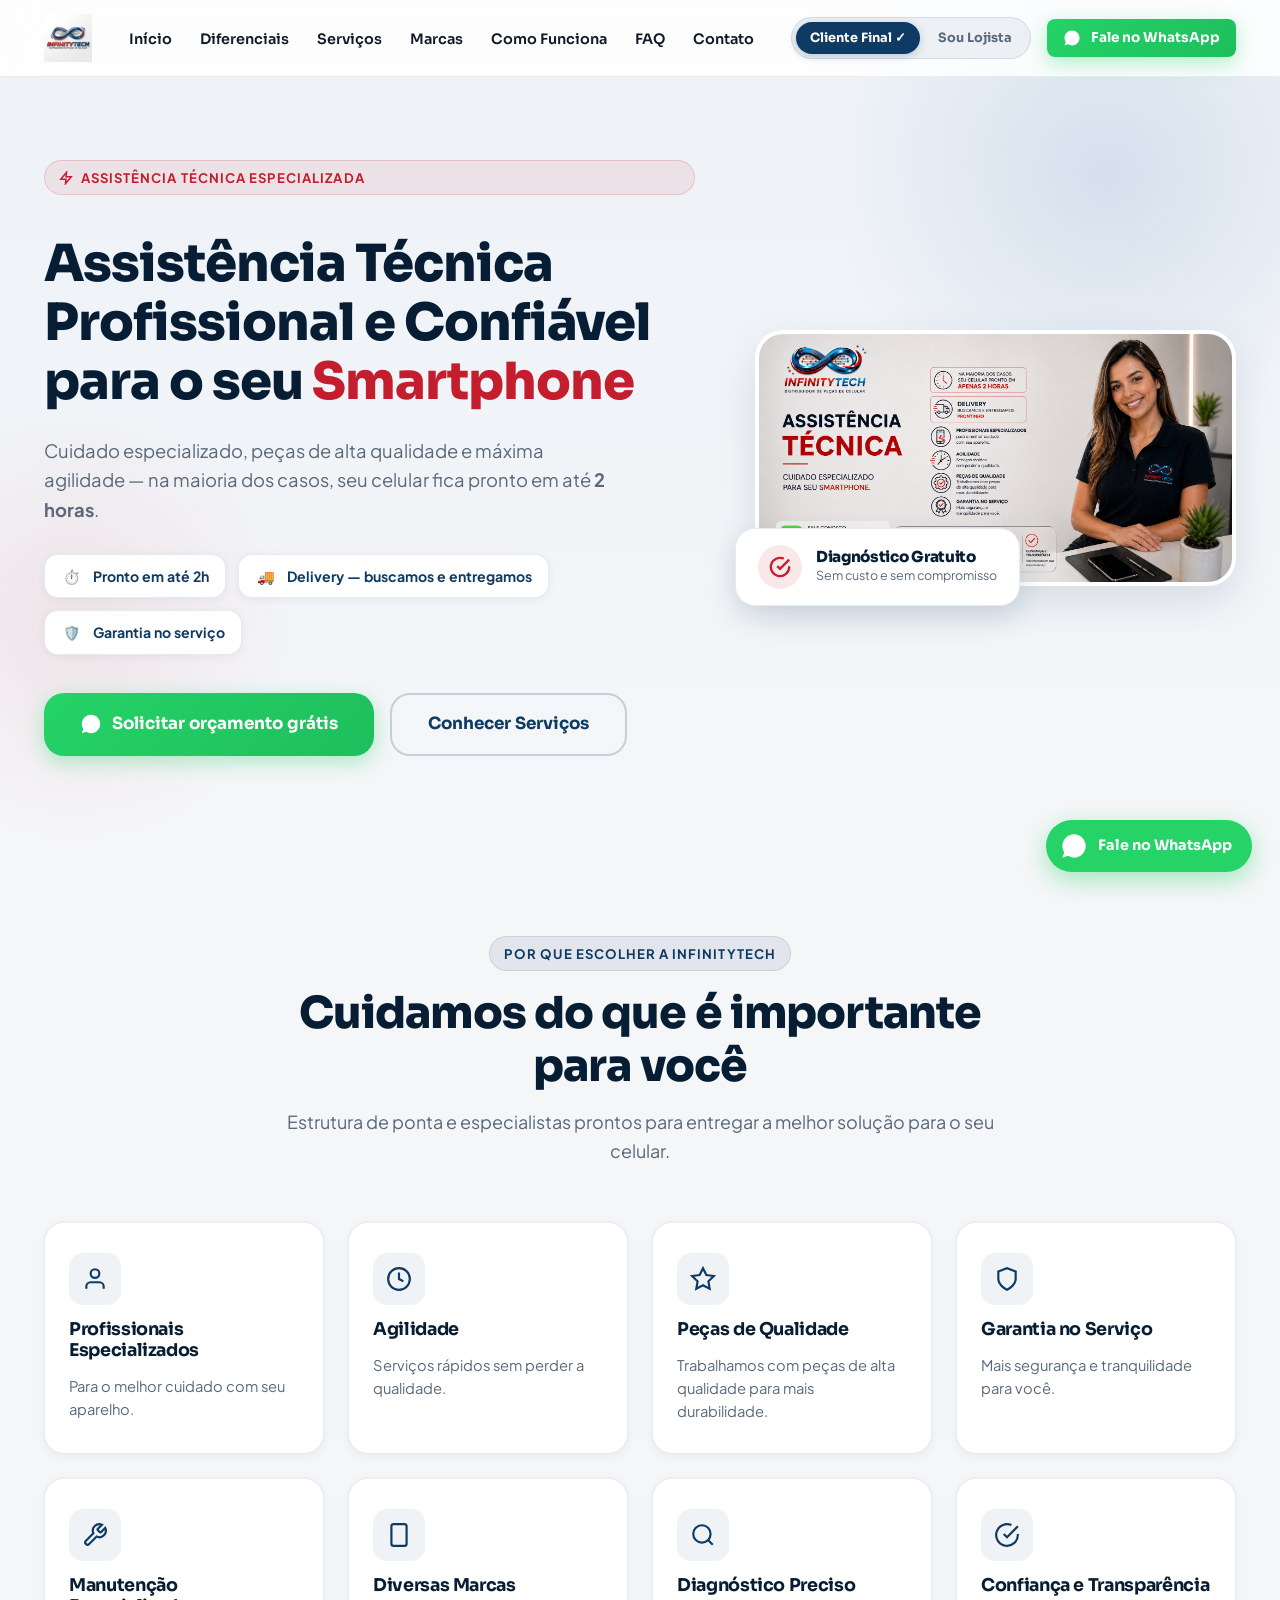
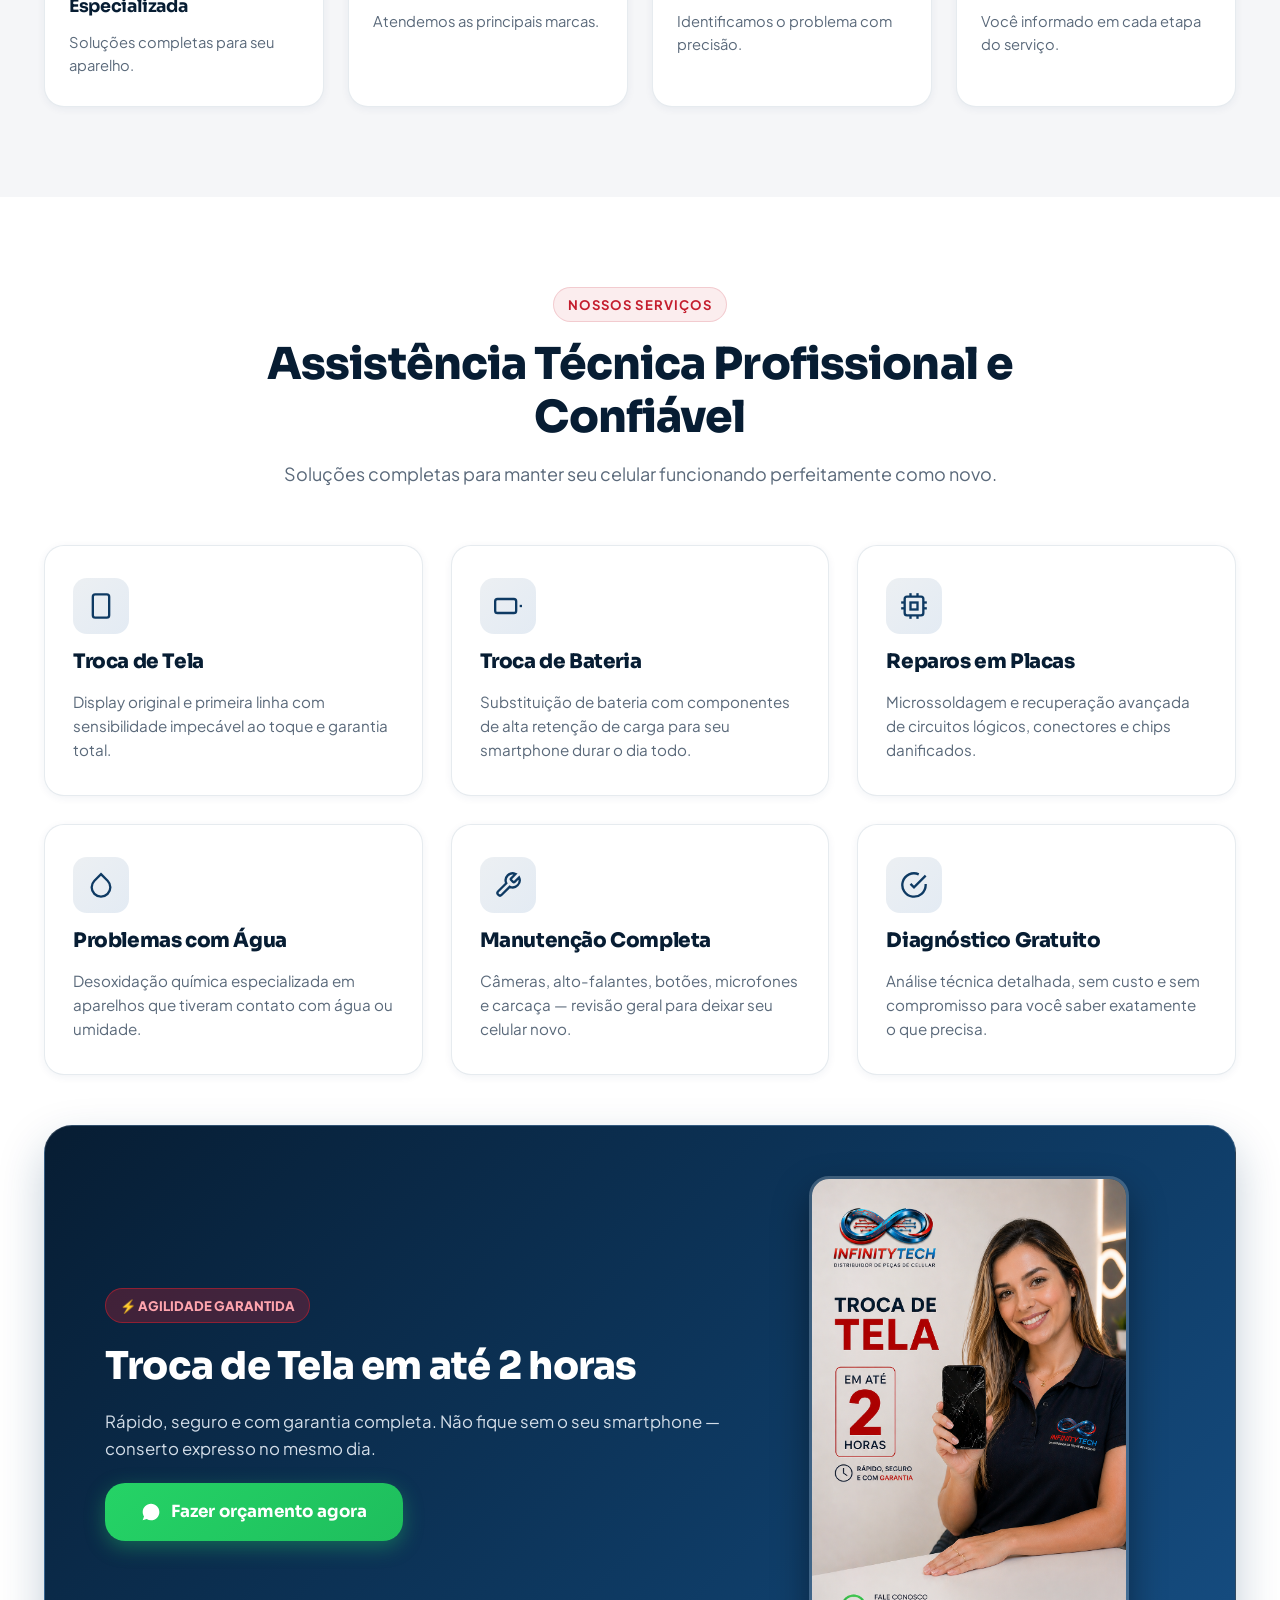
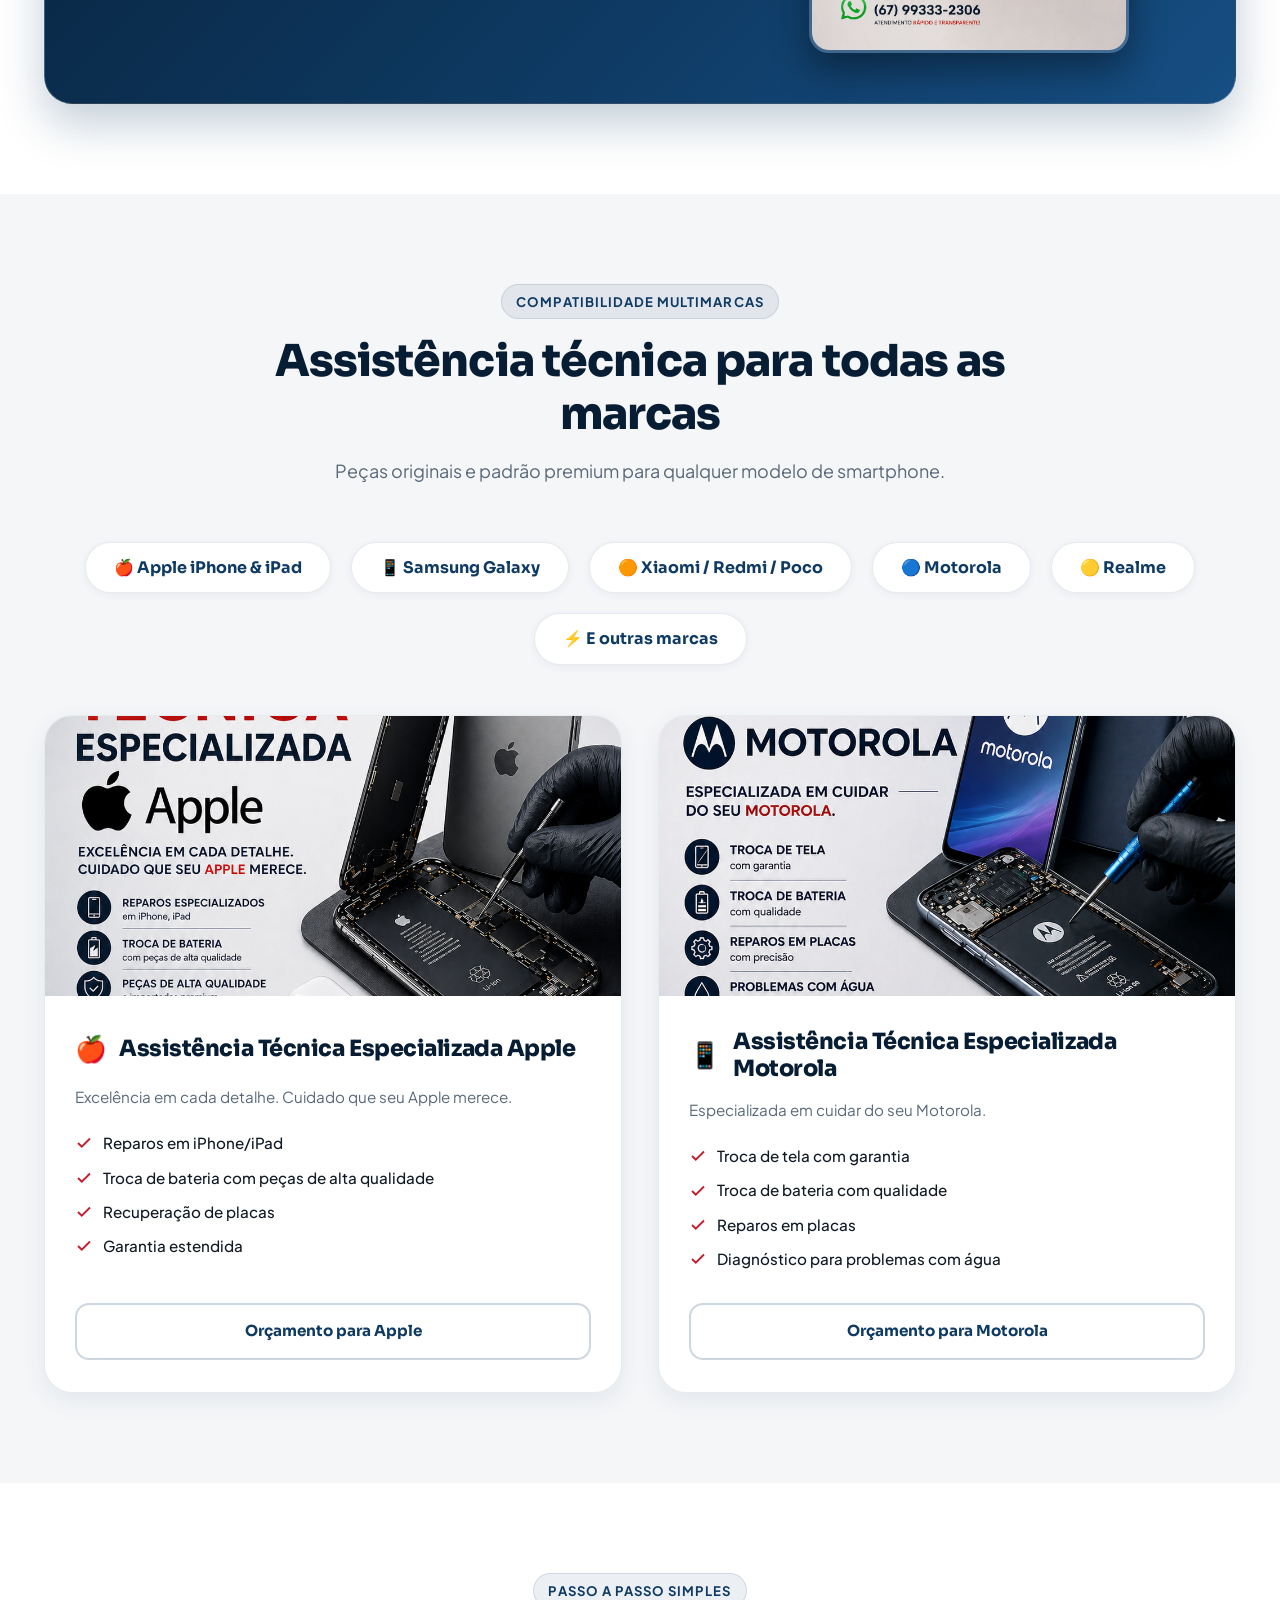
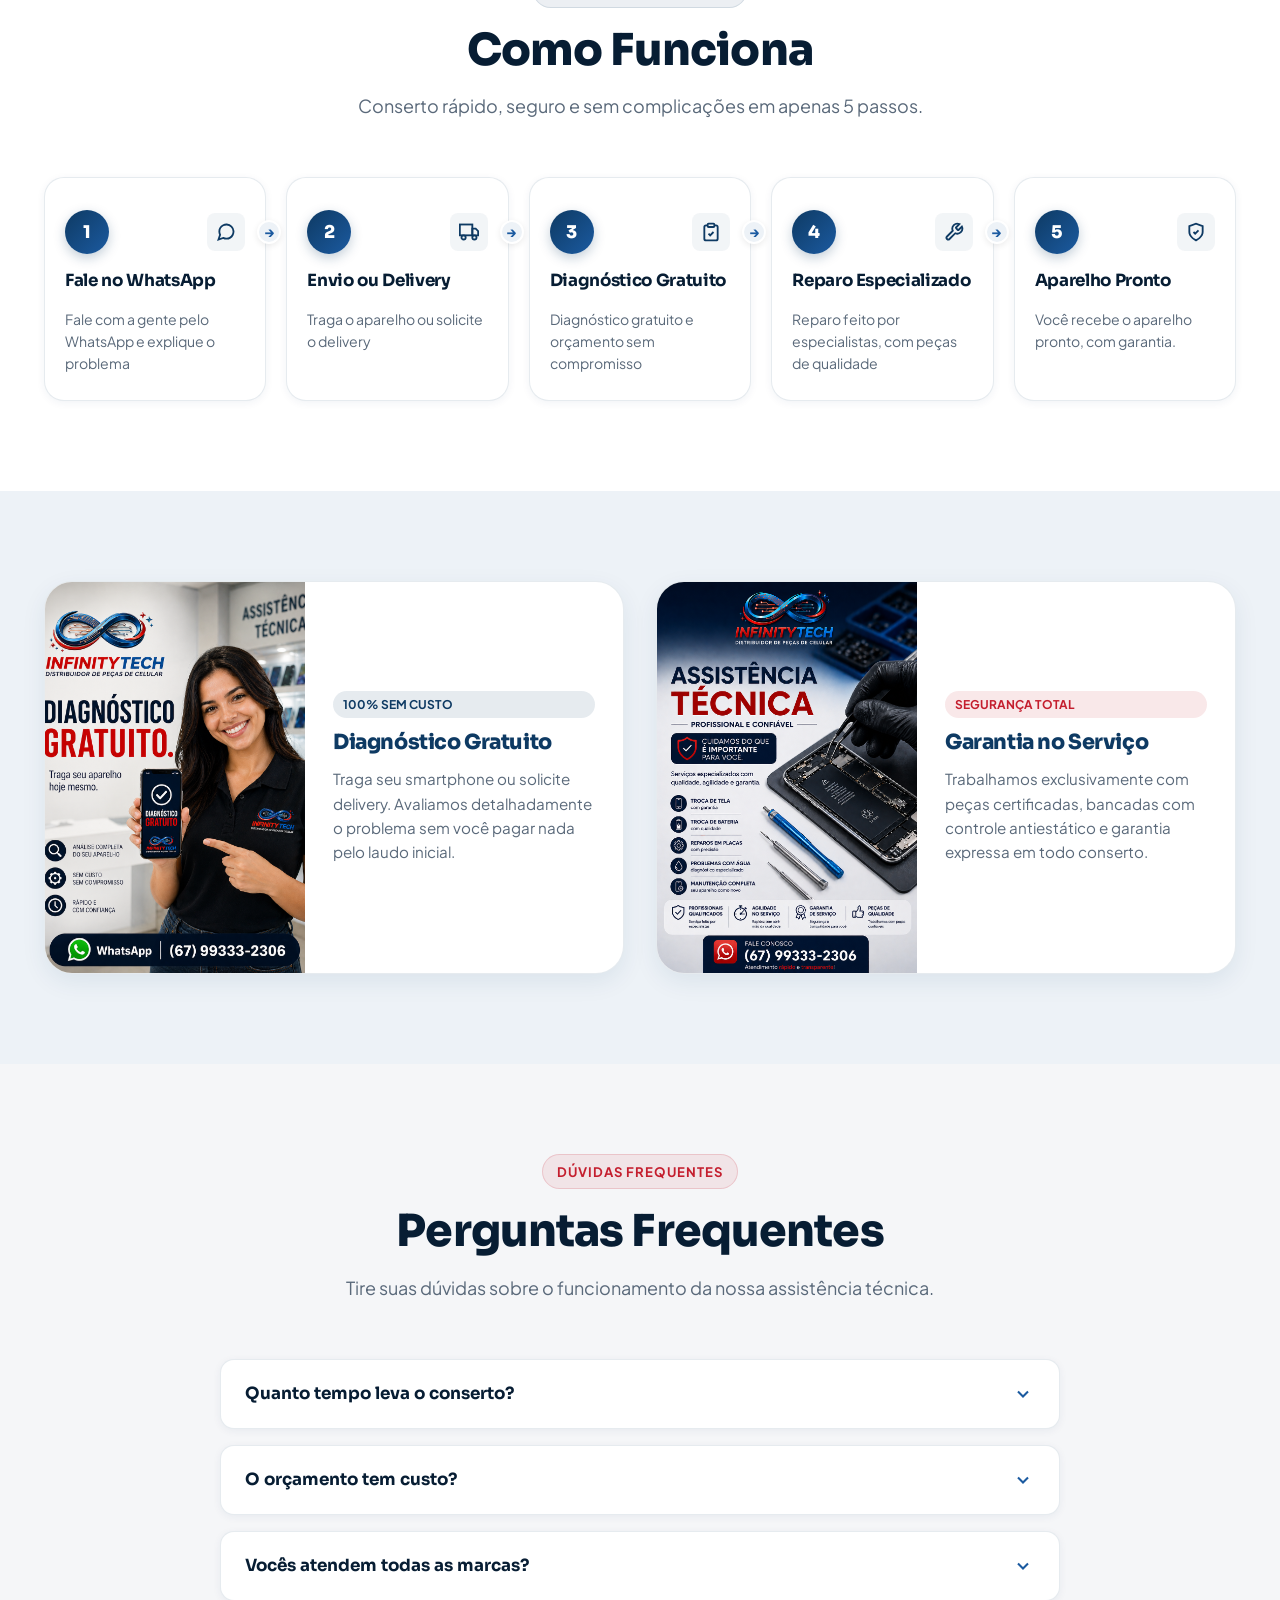
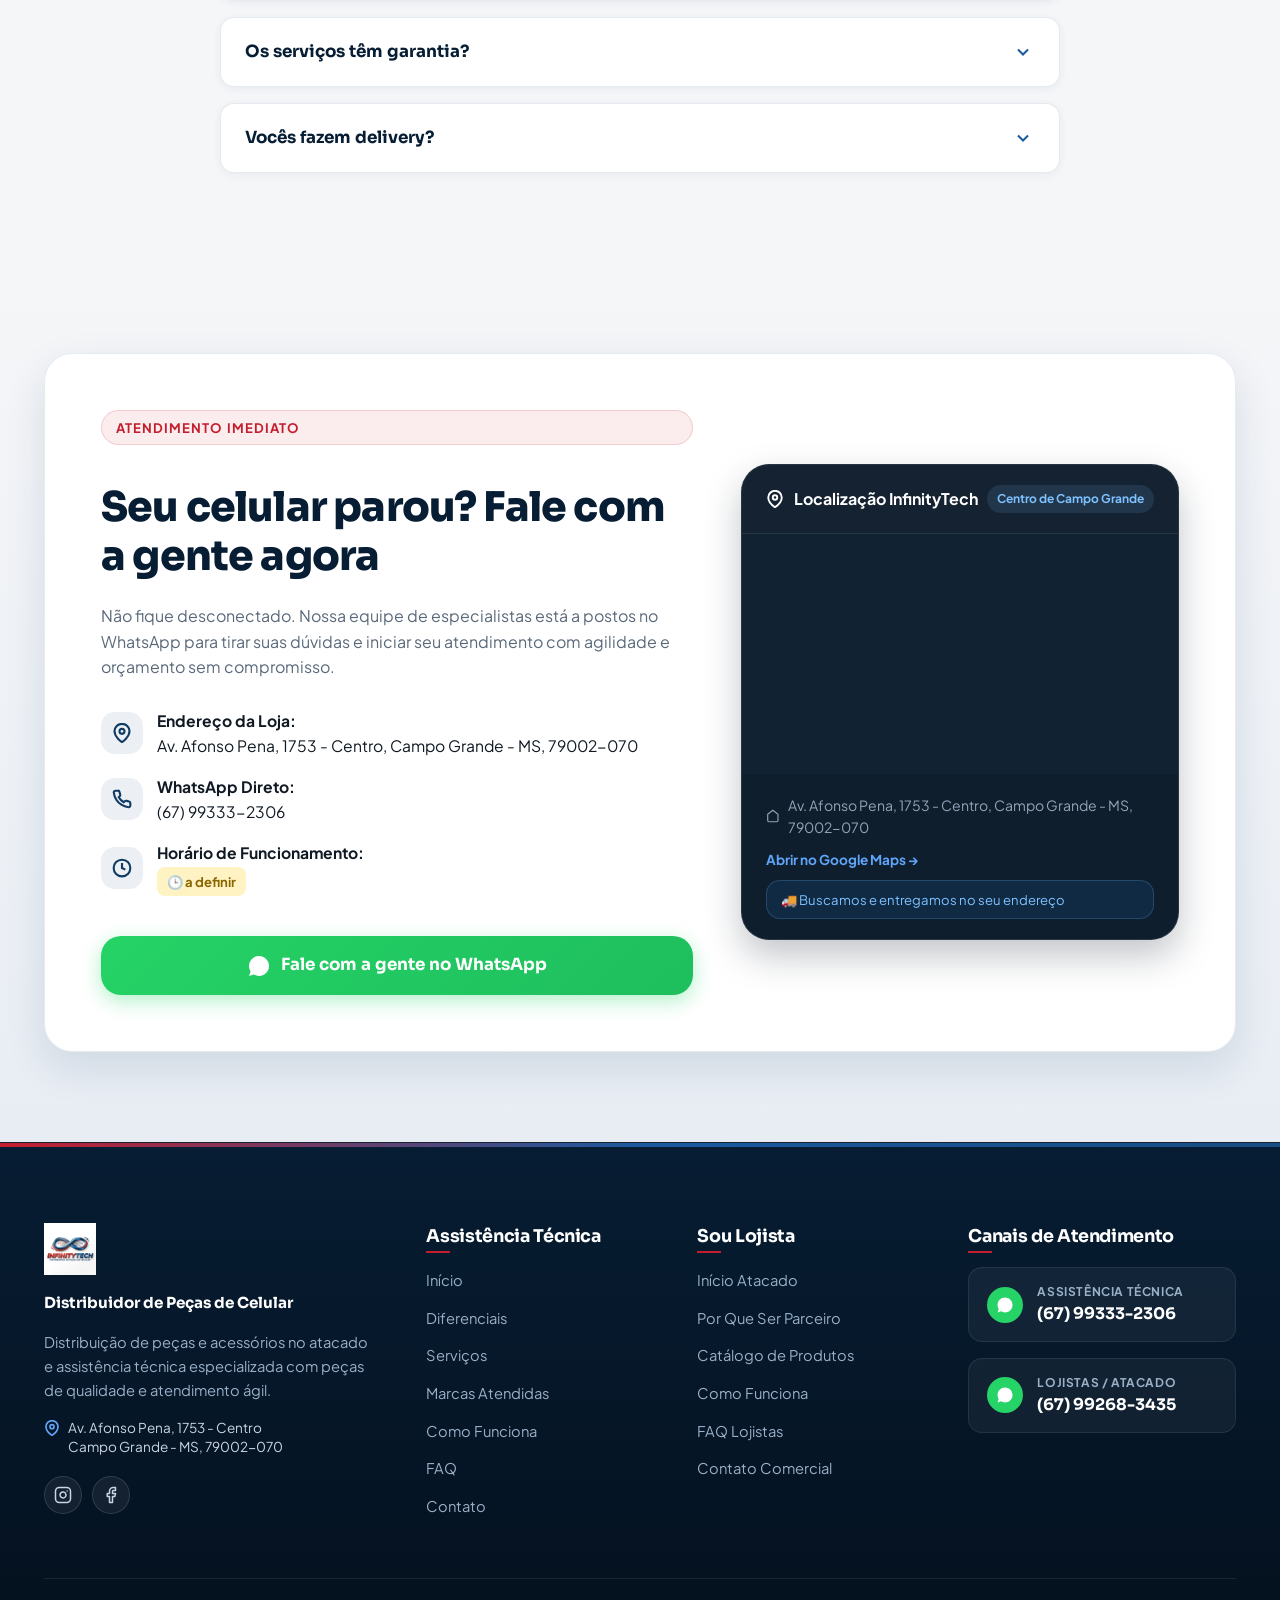
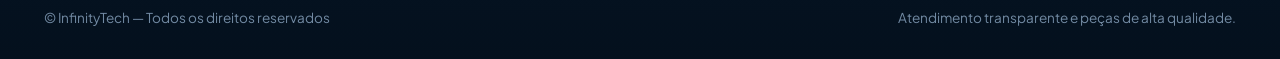
==== assistencia-tecnica/index.html @ bbffae5e "feat: landing pages InfinityTech - Assistencia Tecnica e Lojistas completas com design system e SEO" ====
<!DOCTYPE html>
<html lang="pt-BR">
<head>
  <meta charset="UTF-8" />
  <meta name="viewport" content="width=device-width, initial-scale=1.0" />
  <title>InfinityTech | Assistência Técnica para Celular</title>
  <meta name="description" content="Assistência técnica especializada para smartphones (Apple, Samsung, Xiaomi, Motorola, Realme) com diagnóstico gratuito, garantia e delivery. Também distribuímos peças e acessórios para lojistas." />
  
  <!-- Open Graph / SEO -->
  <meta property="og:type" content="website" />
  <meta property="og:title" content="InfinityTech | Assistência Técnica para Celular" />
  <meta property="og:description" content="Assistência técnica especializada para smartphones (Apple, Samsung, Xiaomi, Motorola, Realme) com diagnóstico gratuito, garantia e delivery. Também distribuímos peças e acessórios para lojistas." />
  <meta property="og:image" content="../img/A810D08A-1D13-46C1-A891-690AFF1C4EDA.PNG" />
  
  <!-- Favicon -->
  <link rel="icon" type="image/png" href="../img/A810D08A-1D13-46C1-A891-690AFF1C4EDA.PNG" />
  
  <!-- Google Fonts -->
  <link rel="preconnect" href="https://fonts.googleapis.com" />
  <link rel="preconnect" href="https://fonts.gstatic.com" crossorigin />
  <link href="https://fonts.googleapis.com/css2?family=Plus+Jakarta+Sans:wght@400;500;600;700;800&family=Sora:wght@400;600;700;800&display=swap" rel="stylesheet" />
  
  <!-- CSS -->
  <link rel="stylesheet" href="../css/main.css" />
  <link rel="stylesheet" href="../css/assistencia.css" />
</head>
<body>

  <!-- ==========================================================================
       HEADER FIXO COM SELETOR DE TRILHA E CTA
       ========================================================================== -->
  <header class="header">
    <div class="container header-container">
      <a href="../index.html" class="logo-link" title="Voltar ao início">
        <img src="../img/A810D08A-1D13-46C1-A891-690AFF1C4EDA.PNG" alt="InfinityTech Logo" class="logo-img" />
      </a>

      <!-- Menu Principal -->
      <nav>
        <ul class="nav-menu">
          <li><a href="#hero" class="nav-link">Início</a></li>
          <li><a href="#diferenciais" class="nav-link">Diferenciais</a></li>
          <li><a href="#servicos" class="nav-link">Serviços</a></li>
          <li><a href="#marcas" class="nav-link">Marcas</a></li>
          <li><a href="#como-funciona" class="nav-link">Como Funciona</a></li>
          <li><a href="#faq" class="nav-link">FAQ</a></li>
          <li><a href="#contato" class="nav-link">Contato</a></li>
        </ul>
      </nav>

      <!-- Ações do Header -->
      <div class="header-actions">
        <!-- Seletor de Trilha -->
        <div class="track-selector">
          <span class="track-btn active">Cliente Final ✓</span>
          <a href="../lojistas/index.html" class="track-btn" title="Ir para área de Lojistas">Sou Lojista</a>
        </div>

        <!-- Botão CTA WhatsApp -->
        <a href="https://wa.me/5567993332306?text=Ol%C3%A1%2C+gostaria+de+solicitar+um+or%C3%A7amento+para+o+meu+smartphone." target="_blank" rel="noopener noreferrer" class="btn btn-whatsapp btn-sm">
          <svg width="18" height="18" viewBox="0 0 24 24" fill="currentColor"><path d="M17.472 14.382c-.301-.15-1.78-.878-2.056-.978-.276-.1-.476-.15-.676.15-.2.3-.776.978-.952 1.178-.176.2-.352.226-.653.075-1.39-.696-2.584-1.89-3.28-3.28-.15-.301-.026-.477.075-.653.1-.176.3-.352.45-.552.15-.2.2-.351.3-.576.1-.226.05-.426-.025-.576-.075-.15-.676-1.63-.927-2.23-.244-.585-.494-.506-.676-.515-.175-.01-.376-.01-.576-.01-.2 0-.526.075-.802.376-.276.3-1.053 1.028-1.053 2.508s1.078 2.908 1.228 3.109c.15.2 2.12 3.238 5.137 4.542.717.31 1.277.497 1.713.636.72.228 1.375.196 1.894.118.578-.088 1.78-.727 2.03-1.43.25-.702.25-1.303.175-1.43-.075-.127-.275-.202-.576-.352zM12.04 2C6.52 2 2.04 6.48 2.04 12c0 1.98.58 3.82 1.58 5.38L2 22l4.78-1.56A9.957 9.957 0 0 0 12.04 22c5.52 0 10-4.48 10-10s-4.48-10-10-10z"/></svg>
          <span>Fale no WhatsApp</span>
        </a>

        <!-- Botão Menu Mobile -->
        <button class="mobile-toggle" aria-label="Abrir Menu de Navegação">
          <svg viewBox="0 0 24 24" fill="none" stroke="currentColor" stroke-width="2.5"><line x1="3" y1="12" x2="21" y2="12"></line><line x1="3" y1="6" x2="21" y2="6"></line><line x1="3" y1="18" x2="21" y2="18"></line></svg>
        </button>
      </div>
    </div>
  </header>

  <!-- Menu Mobile Drawer -->
  <div class="mobile-nav">
    <div class="track-selector" style="margin-bottom: 12px; width: 100%; justify-content: center;">
      <span class="track-btn active">Cliente Final ✓</span>
      <a href="../lojistas/index.html" class="track-btn">Sou Lojista</a>
    </div>
    <ul class="mobile-nav-links">
      <li><a href="#hero">Início</a></li>
      <li><a href="#diferenciais">Diferenciais</a></li>
      <li><a href="#servicos">Serviços</a></li>
      <li><a href="#marcas">Marcas</a></li>
      <li><a href="#como-funciona">Como Funciona</a></li>
      <li><a href="#faq">FAQ</a></li>
      <li><a href="#contato">Contato</a></li>
    </ul>
    <a href="https://wa.me/5567993332306?text=Ol%C3%A1%2C+gostaria+de+solicitar+um+or%C3%A7amento+para+o+meu+smartphone." target="_blank" rel="noopener noreferrer" class="btn btn-whatsapp btn-sm" style="width: 100%; margin-top: 10px;">
      WhatsApp (67) 99333-2306
    </a>
  </div>

  <!-- ==========================================================================
       HERO SECTION
       ========================================================================== -->
  <section id="hero" class="hero-b2c">
    <div class="container">
      <div class="hero-b2c-grid">
        
        <!-- Conteúdo do Hero -->
        <div class="hero-b2c-content reveal">
          <span class="section-tag tag-accent">
            <svg width="14" height="14" viewBox="0 0 24 24" fill="none" stroke="currentColor" stroke-width="2.5"><polygon points="13 2 3 14 12 14 11 22 21 10 12 10 13 2"></polygon></svg>
            Assistência Técnica Especializada
          </span>

          <h1 class="hero-title">
            Assistência Técnica Profissional e Confiável para o seu <span class="highlight">Smartphone</span>
          </h1>

          <p class="hero-subtitle">
            Cuidado especializado, peças de alta qualidade e máxima agilidade — na maioria dos casos, seu celular fica pronto em até <strong>2 horas</strong>.
          </p>

          <!-- 3 Badges em Linha -->
          <div class="hero-badges-row">
            <div class="hero-badge-item">
              <span class="hero-badge-icon">⏱️</span>
              <span>Pronto em até 2h</span>
            </div>
            <div class="hero-badge-item">
              <span class="hero-badge-icon">🚚</span>
              <span>Delivery — buscamos e entregamos</span>
            </div>
            <div class="hero-badge-item">
              <span class="hero-badge-icon">🛡️</span>
              <span>Garantia no serviço</span>
            </div>
          </div>

          <!-- CTA Primário -->
          <div style="display: flex; gap: 16px; flex-wrap: wrap; margin-top: 8px;">
            <a href="https://wa.me/5567993332306" target="_blank" rel="noopener noreferrer" class="btn btn-whatsapp btn-lg">
              <svg width="22" height="22" viewBox="0 0 24 24" fill="currentColor"><path d="M17.472 14.382c-.301-.15-1.78-.878-2.056-.978-.276-.1-.476-.15-.676.15-.2.3-.776.978-.952 1.178-.176.2-.352.226-.653.075-1.39-.696-2.584-1.89-3.28-3.28-.15-.301-.026-.477.075-.653.1-.176.3-.352.45-.552.15-.2.2-.351.3-.576.1-.226.05-.426-.025-.576-.075-.15-.676-1.63-.927-2.23-.244-.585-.494-.506-.676-.515-.175-.01-.376-.01-.576-.01-.2 0-.526.075-.802.376-.276.3-1.053 1.028-1.053 2.508s1.078 2.908 1.228 3.109c.15.2 2.12 3.238 5.137 4.542.717.31 1.277.497 1.713.636.72.228 1.375.196 1.894.118.578-.088 1.78-.727 2.03-1.43.25-.702.25-1.303.175-1.43-.075-.127-.275-.202-.576-.352zM12.04 2C6.52 2 2.04 6.48 2.04 12c0 1.98.58 3.82 1.58 5.38L2 22l4.78-1.56A9.957 9.957 0 0 0 12.04 22c5.52 0 10-4.48 10-10s-4.48-10-10-10z"/></svg>
              <span>Solicitar orçamento grátis</span>
            </a>
            <a href="#servicos" class="btn btn-outline btn-lg">
              Conhecer Serviços
            </a>
          </div>
        </div>

        <!-- Mídia do Hero (Foto Oficial) -->
        <div class="hero-b2c-media reveal reveal-delay-1">
          <div class="hero-image-card">
            <img src="../img/1584E782-EF9F-4393-B773-A3A333E2E89A.PNG" alt="Atendimento InfinityTech Assistência Técnica Especializada" />
          </div>

          <!-- Card Flutuante -->
          <div class="hero-floating-card">
            <div class="hero-floating-icon">
              <svg width="22" height="22" viewBox="0 0 24 24" fill="none" stroke="currentColor" stroke-width="2.5"><path d="M22 11.08V12a10 10 0 1 1-5.93-9.14"></path><polyline points="22 4 12 14.01 9 11.01"></polyline></svg>
            </div>
            <div class="hero-floating-text">
              <h4>Diagnóstico Gratuito</h4>
              <p>Sem custo e sem compromisso</p>
            </div>
          </div>
        </div>

      </div>
    </div>
  </section>

  <!-- ==========================================================================
       DIFERENCIAIS (8 ITENS)
       ========================================================================== -->
  <section id="diferenciais" class="section">
    <div class="container">
      <div class="section-title-wrap reveal">
        <span class="section-tag">Por Que Escolher a InfinityTech</span>
        <h2 class="section-title">Cuidamos do que é importante para você</h2>
        <p class="section-subtitle">Estrutura de ponta e especialistas prontos para entregar a melhor solução para o seu celular.</p>
      </div>

      <div class="differentials-grid">
        <!-- 1 -->
        <div class="diff-card reveal">
          <div class="diff-icon-wrap">
            <svg width="26" height="26" viewBox="0 0 24 24" fill="none" stroke="currentColor" stroke-width="2"><path d="M20 21v-2a4 4 0 0 0-4-4H8a4 4 0 0 0-4 4v2"></path><circle cx="12" cy="7" r="4"></circle></svg>
          </div>
          <h3 class="diff-title">Profissionais Especializados</h3>
          <p class="diff-text">Para o melhor cuidado com seu aparelho.</p>
        </div>

        <!-- 2 -->
        <div class="diff-card reveal reveal-delay-1">
          <div class="diff-icon-wrap">
            <svg width="26" height="26" viewBox="0 0 24 24" fill="none" stroke="currentColor" stroke-width="2"><circle cx="12" cy="12" r="10"></circle><polyline points="12 6 12 12 16 14"></polyline></svg>
          </div>
          <h3 class="diff-title">Agilidade</h3>
          <p class="diff-text">Serviços rápidos sem perder a qualidade.</p>
        </div>

        <!-- 3 -->
        <div class="diff-card reveal reveal-delay-2">
          <div class="diff-icon-wrap">
            <svg width="26" height="26" viewBox="0 0 24 24" fill="none" stroke="currentColor" stroke-width="2"><polygon points="12 2 15.09 8.26 22 9.27 17 14.14 18.18 21.02 12 17.77 5.82 21.02 7 14.14 2 9.27 8.91 8.26 12 2"></polygon></svg>
          </div>
          <h3 class="diff-title">Peças de Qualidade</h3>
          <p class="diff-text">Trabalhamos com peças de alta qualidade para mais durabilidade.</p>
        </div>

        <!-- 4 -->
        <div class="diff-card reveal reveal-delay-3">
          <div class="diff-icon-wrap">
            <svg width="26" height="26" viewBox="0 0 24 24" fill="none" stroke="currentColor" stroke-width="2"><path d="M12 22s8-4 8-10V5l-8-3-8 3v7c0 6 8 10 8 10z"></path></svg>
          </div>
          <h3 class="diff-title">Garantia no Serviço</h3>
          <p class="diff-text">Mais segurança e tranquilidade para você.</p>
        </div>

        <!-- 5 -->
        <div class="diff-card reveal">
          <div class="diff-icon-wrap">
            <svg width="26" height="26" viewBox="0 0 24 24" fill="none" stroke="currentColor" stroke-width="2"><path d="M14.7 6.3a1 1 0 0 0 0 1.4l1.6 1.6a1 1 0 0 0 1.4 0l3.77-3.77a6 6 0 0 1-7.94 7.94l-6.91 6.91a2.12 2.12 0 0 1-3-3l6.91-6.91a6 6 0 0 1 7.94-7.94l-3.76 3.76z"/></svg>
          </div>
          <h3 class="diff-title">Manutenção Especializada</h3>
          <p class="diff-text">Soluções completas para seu aparelho.</p>
        </div>

        <!-- 6 -->
        <div class="diff-card reveal reveal-delay-1">
          <div class="diff-icon-wrap">
            <svg width="26" height="26" viewBox="0 0 24 24" fill="none" stroke="currentColor" stroke-width="2"><rect x="5" y="2" width="14" height="20" rx="2" ry="2"></rect><line x1="12" y1="18" x2="12.01" y2="18"></line></svg>
          </div>
          <h3 class="diff-title">Diversas Marcas</h3>
          <p class="diff-text">Atendemos as principais marcas.</p>
        </div>

        <!-- 7 -->
        <div class="diff-card reveal reveal-delay-2">
          <div class="diff-icon-wrap">
            <svg width="26" height="26" viewBox="0 0 24 24" fill="none" stroke="currentColor" stroke-width="2"><circle cx="11" cy="11" r="8"></circle><line x1="21" y1="21" x2="16.65" y2="16.65"></line></svg>
          </div>
          <h3 class="diff-title">Diagnóstico Preciso</h3>
          <p class="diff-text">Identificamos o problema com precisão.</p>
        </div>

        <!-- 8 -->
        <div class="diff-card reveal reveal-delay-3">
          <div class="diff-icon-wrap">
            <svg width="26" height="26" viewBox="0 0 24 24" fill="none" stroke="currentColor" stroke-width="2"><path d="M22 11.08V12a10 10 0 1 1-5.93-9.14"></path><polyline points="22 4 12 14.01 9 11.01"></polyline></svg>
          </div>
          <h3 class="diff-title">Confiança e Transparência</h3>
          <p class="diff-text">Você informado em cada etapa do serviço.</p>
        </div>
      </div>
    </div>
  </section>

  <!-- ==========================================================================
       SERVIÇOS DE ASSISTÊNCIA + BANNER DESTAQUE
       ========================================================================== -->
  <section id="servicos" class="section" style="background: #FFFFFF;">
    <div class="container">
      <div class="section-title-wrap reveal">
        <span class="section-tag tag-accent">Nossos Serviços</span>
        <h2 class="section-title">Assistência Técnica Profissional e Confiável</h2>
        <p class="section-subtitle">Soluções completas para manter seu celular funcionando perfeitamente como novo.</p>
      </div>

      <!-- Grid de 6 Serviços -->
      <div class="services-grid">
        <!-- 1 -->
        <div class="service-card reveal">
          <div class="service-icon-box">
            <svg width="28" height="28" viewBox="0 0 24 24" fill="none" stroke="currentColor" stroke-width="2"><rect x="5" y="2" width="14" height="20" rx="2" ry="2"></rect><line x1="12" y1="18" x2="12.01" y2="18"></line></svg>
          </div>
          <h3 class="service-name">Troca de Tela</h3>
          <p class="service-desc">Display original e primeira linha com sensibilidade impecável ao toque e garantia total.</p>
        </div>

        <!-- 2 -->
        <div class="service-card reveal reveal-delay-1">
          <div class="service-icon-box">
            <svg width="28" height="28" viewBox="0 0 24 24" fill="none" stroke="currentColor" stroke-width="2"><rect x="1" y="6" width="18" height="12" rx="2"></rect><line x1="23" y1="13" x2="23" y2="11"></line></svg>
          </div>
          <h3 class="service-name">Troca de Bateria</h3>
          <p class="service-desc">Substituição de bateria com componentes de alta retenção de carga para seu smartphone durar o dia todo.</p>
        </div>

        <!-- 3 -->
        <div class="service-card reveal reveal-delay-2">
          <div class="service-icon-box">
            <svg width="28" height="28" viewBox="0 0 24 24" fill="none" stroke="currentColor" stroke-width="2"><rect x="4" y="4" width="16" height="16" rx="2"></rect><rect x="9" y="9" width="6" height="6"></rect><line x1="9" y1="1" x2="9" y2="4"></line><line x1="15" y1="1" x2="15" y2="4"></line><line x1="9" y1="20" x2="9" y2="23"></line><line x1="15" y1="20" x2="15" y2="23"></line><line x1="20" y1="9" x2="23" y2="9"></line><line x1="20" y1="14" x2="23" y2="14"></line><line x1="1" y1="9" x2="4" y2="9"></line><line x1="1" y1="14" x2="4" y2="14"></line></svg>
          </div>
          <h3 class="service-name">Reparos em Placas</h3>
          <p class="service-desc">Microssoldagem e recuperação avançada de circuitos lógicos, conectores e chips danificados.</p>
        </div>

        <!-- 4 -->
        <div class="service-card reveal">
          <div class="service-icon-box">
            <svg width="28" height="28" viewBox="0 0 24 24" fill="none" stroke="currentColor" stroke-width="2"><path d="M12 2.69l5.66 5.66a8 8 0 1 1-11.31 0z"></path></svg>
          </div>
          <h3 class="service-name">Problemas com Água</h3>
          <p class="service-desc">Desoxidação química especializada em aparelhos que tiveram contato com água ou umidade.</p>
        </div>

        <!-- 5 -->
        <div class="service-card reveal reveal-delay-1">
          <div class="service-icon-box">
            <svg width="28" height="28" viewBox="0 0 24 24" fill="none" stroke="currentColor" stroke-width="2"><path d="M14.7 6.3a1 1 0 0 0 0 1.4l1.6 1.6a1 1 0 0 0 1.4 0l3.77-3.77a6 6 0 0 1-7.94 7.94l-6.91 6.91a2.12 2.12 0 0 1-3-3l6.91-6.91a6 6 0 0 1 7.94-7.94l-3.76 3.76z"/></svg>
          </div>
          <h3 class="service-name">Manutenção Completa</h3>
          <p class="service-desc">Câmeras, alto-falantes, botões, microfones e carcaça — revisão geral para deixar seu celular novo.</p>
        </div>

        <!-- 6 -->
        <div class="service-card reveal reveal-delay-2">
          <div class="service-icon-box">
            <svg width="28" height="28" viewBox="0 0 24 24" fill="none" stroke="currentColor" stroke-width="2"><path d="M22 11.08V12a10 10 0 1 1-5.93-9.14"></path><polyline points="22 4 12 14.01 9 11.01"></polyline></svg>
          </div>
          <h3 class="service-name">Diagnóstico Gratuito</h3>
          <p class="service-desc">Análise técnica detalhada, sem custo e sem compromisso para você saber exatamente o que precisa.</p>
        </div>
      </div>

      <!-- Banner de Destaque: Troca de Tela 2h -->
      <div class="service-feature-banner reveal">
        <div class="service-banner-inner">
          <div class="service-banner-content">
            <span class="service-banner-badge">⚡ Agilidade Garantida</span>
            <h3 class="service-banner-title">Troca de Tela em até 2 horas</h3>
            <p class="service-banner-desc">Rápido, seguro e com garantia completa. Não fique sem o seu smartphone — conserto expresso no mesmo dia.</p>
            <div>
              <a href="https://wa.me/5567993332306?text=Ol%C3%A1%2C+preciso+trocar+a+tela+do+meu+celular+com+urg%C3%AAncia." target="_blank" rel="noopener noreferrer" class="btn btn-whatsapp btn-lg">
                <svg width="20" height="20" viewBox="0 0 24 24" fill="currentColor"><path d="M17.472 14.382c-.301-.15-1.78-.878-2.056-.978-.276-.1-.476-.15-.676.15-.2.3-.776.978-.952 1.178-.176.2-.352.226-.653.075-1.39-.696-2.584-1.89-3.28-3.28-.15-.301-.026-.477.075-.653.1-.176.3-.352.45-.552.15-.2.2-.351.3-.576.1-.226.05-.426-.025-.576-.075-.15-.676-1.63-.927-2.23-.244-.585-.494-.506-.676-.515-.175-.01-.376-.01-.576-.01-.2 0-.526.075-.802.376-.276.3-1.053 1.028-1.053 2.508s1.078 2.908 1.228 3.109c.15.2 2.12 3.238 5.137 4.542.717.31 1.277.497 1.713.636.72.228 1.375.196 1.894.118.578-.088 1.78-.727 2.03-1.43.25-.702.25-1.303.175-1.43-.075-.127-.275-.202-.576-.352zM12.04 2C6.52 2 2.04 6.48 2.04 12c0 1.98.58 3.82 1.58 5.38L2 22l4.78-1.56A9.957 9.957 0 0 0 12.04 22c5.52 0 10-4.48 10-10s-4.48-10-10-10z"/></svg>
                <span>Fazer orçamento agora</span>
              </a>
            </div>
          </div>

          <div class="service-banner-media">
            <div class="service-banner-img-wrap">
              <img src="../img/E9CA04BF-5681-4E59-8BE8-D092EEB95688.PNG" alt="Troca de Tela em até 2 horas na InfinityTech" />
            </div>
          </div>
        </div>
      </div>

    </div>
  </section>

  <!-- ==========================================================================
       MARCAS ATENDIDAS & VITRINE DESTAQUE
       ========================================================================== -->
  <section id="marcas" class="section">
    <div class="container">
      <div class="section-title-wrap reveal">
        <span class="section-tag">Compatibilidade Multimarcas</span>
        <h2 class="section-title">Assistência técnica para todas as marcas</h2>
        <p class="section-subtitle">Peças originais e padrão premium para qualquer modelo de smartphone.</p>
      </div>

      <!-- Marquee de Pílulas de Marcas -->
      <div class="brands-marquee reveal">
        <span class="brand-pill">🍎 Apple iPhone & iPad</span>
        <span class="brand-pill">📱 Samsung Galaxy</span>
        <span class="brand-pill">🟠 Xiaomi / Redmi / Poco</span>
        <span class="brand-pill">🔵 Motorola</span>
        <span class="brand-pill">🟡 Realme</span>
        <span class="brand-pill">⚡ E outras marcas</span>
      </div>

      <!-- 2 Cards Grandes de Destaque com Artes Oficiais -->
      <div class="brands-showcase-grid">
        
        <!-- Card Apple -->
        <div class="brand-card-featured reveal">
          <div class="brand-card-image">
            <img src="../img/A740A523-F347-468F-A799-C4B90E6B0227.PNG" alt="Assistência Técnica Especializada Apple" />
          </div>
          <div class="brand-card-body">
            <div class="brand-card-header">
              <span style="font-size: 1.6rem;">🍎</span>
              <h3>Assistência Técnica Especializada Apple</h3>
            </div>
            <p style="color: var(--text-muted); font-size: 0.95rem;">
              Excelência em cada detalhe. Cuidado que seu Apple merece.
            </p>
            <ul class="brand-card-list">
              <li>
                <svg viewBox="0 0 24 24" fill="none" stroke="currentColor" stroke-width="2.5"><polyline points="20 6 9 17 4 12"></polyline></svg>
                Reparos em iPhone/iPad
              </li>
              <li>
                <svg viewBox="0 0 24 24" fill="none" stroke="currentColor" stroke-width="2.5"><polyline points="20 6 9 17 4 12"></polyline></svg>
                Troca de bateria com peças de alta qualidade
              </li>
              <li>
                <svg viewBox="0 0 24 24" fill="none" stroke="currentColor" stroke-width="2.5"><polyline points="20 6 9 17 4 12"></polyline></svg>
                Recuperação de placas
              </li>
              <li>
                <svg viewBox="0 0 24 24" fill="none" stroke="currentColor" stroke-width="2.5"><polyline points="20 6 9 17 4 12"></polyline></svg>
                Garantia estendida
              </li>
            </ul>
            <a href="https://wa.me/5567993332306?text=Ol%C3%A1%2C+preciso+de+assist%C3%AAncia+especializada+para+meu+aparelho+Apple." target="_blank" rel="noopener noreferrer" class="btn btn-outline" style="margin-top: auto;">
              Orçamento para Apple
            </a>
          </div>
        </div>

        <!-- Card Motorola -->
        <div class="brand-card-featured reveal reveal-delay-1">
          <div class="brand-card-image">
            <img src="../img/CEEB7782-9101-4D9C-9A65-C28B91A08DD9.PNG" alt="Assistência Técnica Especializada Motorola" />
          </div>
          <div class="brand-card-body">
            <div class="brand-card-header">
              <span style="font-size: 1.6rem;">📱</span>
              <h3>Assistência Técnica Especializada Motorola</h3>
            </div>
            <p style="color: var(--text-muted); font-size: 0.95rem;">
              Especializada em cuidar do seu Motorola.
            </p>
            <ul class="brand-card-list">
              <li>
                <svg viewBox="0 0 24 24" fill="none" stroke="currentColor" stroke-width="2.5"><polyline points="20 6 9 17 4 12"></polyline></svg>
                Troca de tela com garantia
              </li>
              <li>
                <svg viewBox="0 0 24 24" fill="none" stroke="currentColor" stroke-width="2.5"><polyline points="20 6 9 17 4 12"></polyline></svg>
                Troca de bateria com qualidade
              </li>
              <li>
                <svg viewBox="0 0 24 24" fill="none" stroke="currentColor" stroke-width="2.5"><polyline points="20 6 9 17 4 12"></polyline></svg>
                Reparos em placas
              </li>
              <li>
                <svg viewBox="0 0 24 24" fill="none" stroke="currentColor" stroke-width="2.5"><polyline points="20 6 9 17 4 12"></polyline></svg>
                Diagnóstico para problemas com água
              </li>
            </ul>
            <a href="https://wa.me/5567993332306?text=Ol%C3%A1%2C+preciso+de+assist%C3%AAncia+para+meu+aparelho+Motorola." target="_blank" rel="noopener noreferrer" class="btn btn-outline" style="margin-top: auto;">
              Orçamento para Motorola
            </a>
          </div>
        </div>

      </div>
    </div>
  </section>

  <!-- ==========================================================================
       COMO FUNCIONA (STEPPER HORIZONTAL 5 PASSOS)
       ========================================================================== -->
  <section id="como-funciona" class="section" style="background: #FFFFFF;">
    <div class="container">
      <div class="section-title-wrap reveal">
        <span class="section-tag">Passo a Passo Simples</span>
        <h2 class="section-title">Como Funciona</h2>
        <p class="section-subtitle">Conserto rápido, seguro e sem complicações em apenas 5 passos.</p>
      </div>

      <div class="stepper-container">
        <!-- Passo 1 -->
        <div class="step-card reveal">
          <div class="step-header-row">
            <div class="step-number">1</div>
            <div class="step-icon">
              <svg width="20" height="20" viewBox="0 0 24 24" fill="none" stroke="currentColor" stroke-width="2.2"><path d="M21 11.5a8.38 8.38 0 0 1-.9 3.8 8.5 8.5 0 0 1-7.6 4.7 8.38 8.38 0 0 1-3.8-.9L3 21l1.9-5.7a8.38 8.38 0 0 1-.9-3.8 8.5 8.5 0 0 1 4.7-7.6 8.38 8.38 0 0 1 3.8-.9h.5a8.48 8.48 0 0 1 8 8v.5z"></path></svg>
            </div>
          </div>
          <h3 class="step-title">Fale no WhatsApp</h3>
          <p class="step-text">Fale com a gente pelo WhatsApp e explique o problema</p>
        </div>

        <!-- Passo 2 -->
        <div class="step-card reveal reveal-delay-1">
          <div class="step-header-row">
            <div class="step-number">2</div>
            <div class="step-icon">
              <svg width="20" height="20" viewBox="0 0 24 24" fill="none" stroke="currentColor" stroke-width="2.2"><rect x="1" y="3" width="15" height="13"></rect><polygon points="16 8 20 8 23 11 23 16 16 16 16 8"></polygon><circle cx="5.5" cy="18.5" r="2.5"></circle><circle cx="18.5" cy="18.5" r="2.5"></circle></svg>
            </div>
          </div>
          <h3 class="step-title">Envio ou Delivery</h3>
          <p class="step-text">Traga o aparelho ou solicite o delivery</p>
        </div>

        <!-- Passo 3 -->
        <div class="step-card reveal reveal-delay-2">
          <div class="step-header-row">
            <div class="step-number">3</div>
            <div class="step-icon">
              <svg width="20" height="20" viewBox="0 0 24 24" fill="none" stroke="currentColor" stroke-width="2.2"><path d="M16 4h2a2 2 0 0 1 2 2v14a2 2 0 0 1-2 2H6a2 2 0 0 1-2-2V6a2 2 0 0 1 2-2h2"></path><rect x="8" y="2" width="8" height="4" rx="1" ry="1"></rect><path d="m9 14 2 2 4-4"></path></svg>
            </div>
          </div>
          <h3 class="step-title">Diagnóstico Gratuito</h3>
          <p class="step-text">Diagnóstico gratuito e orçamento sem compromisso</p>
        </div>

        <!-- Passo 4 -->
        <div class="step-card reveal reveal-delay-3">
          <div class="step-header-row">
            <div class="step-number">4</div>
            <div class="step-icon">
              <svg width="20" height="20" viewBox="0 0 24 24" fill="none" stroke="currentColor" stroke-width="2.2"><path d="M14.7 6.3a1 1 0 0 0 0 1.4l1.6 1.6a1 1 0 0 0 1.4 0l3.77-3.77a6 6 0 0 1-7.94 7.94l-6.91 6.91a2.12 2.12 0 0 1-3-3l6.91-6.91a6 6 0 0 1 7.94-7.94l-3.76 3.76z"></path></svg>
            </div>
          </div>
          <h3 class="step-title">Reparo Especializado</h3>
          <p class="step-text">Reparo feito por especialistas, com peças de qualidade</p>
        </div>

        <!-- Passo 5 -->
        <div class="step-card reveal reveal-delay-4">
          <div class="step-header-row">
            <div class="step-number">5</div>
            <div class="step-icon">
              <svg width="20" height="20" viewBox="0 0 24 24" fill="none" stroke="currentColor" stroke-width="2.2"><path d="M12 22s8-4 8-10V5l-8-3-8 3v7c0 6 8 10 8 10z"></path><polyline points="9 12 11 14 15 10"></polyline></svg>
            </div>
          </div>
          <h3 class="step-title">Aparelho Pronto</h3>
          <p class="step-text">Você recebe o aparelho pronto, com garantia.</p>
        </div>
      </div>
    </div>
  </section>

  <!-- ==========================================================================
       SELOS DE CONFIANÇA / PROVA INSTITUCIONAL
       ========================================================================== -->
  <section class="section" style="background: #EDF2F7;">
    <div class="container">
      <div class="trust-badges-grid">
        
        <div class="trust-badge-card reveal">
          <div class="trust-badge-media">
            <img src="../img/577727FF-06B4-44D8-9E6F-0DED5DD19DA2.PNG" alt="Diagnóstico Gratuito InfinityTech" />
          </div>
          <div class="trust-badge-content">
            <span class="badge badge-blue">100% Sem Custo</span>
            <h3>Diagnóstico Gratuito</h3>
            <p>Traga seu smartphone ou solicite delivery. Avaliamos detalhadamente o problema sem você pagar nada pelo laudo inicial.</p>
          </div>
        </div>

        <div class="trust-badge-card reveal reveal-delay-1">
          <div class="trust-badge-media">
            <img src="../img/8C221175-08F7-48CA-B5A5-C83FC2AC8ADD.PNG" alt="Garantia e Peças de Qualidade InfinityTech" />
          </div>
          <div class="trust-badge-content">
            <span class="badge badge-red">Segurança Total</span>
            <h3>Garantia no Serviço</h3>
            <p>Trabalhamos exclusivamente com peças certificadas, bancadas com controle antiestático e garantia expressa em todo conserto.</p>
          </div>
        </div>

      </div>
    </div>
  </section>

  <!-- ==========================================================================
       FAQ ACCORDION
       ========================================================================== -->
  <section id="faq" class="section">
    <div class="container">
      <div class="section-title-wrap reveal">
        <span class="section-tag tag-accent">Dúvidas Frequentes</span>
        <h2 class="section-title">Perguntas Frequentes</h2>
        <p class="section-subtitle">Tire suas dúvidas sobre o funcionamento da nossa assistência técnica.</p>
      </div>

      <div class="faq-grid reveal">
        <!-- Q1 -->
        <div class="faq-item">
          <button class="faq-question">
            <span>Quanto tempo leva o conserto?</span>
            <div class="faq-icon">
              <svg width="20" height="20" viewBox="0 0 24 24" fill="none" stroke="currentColor" stroke-width="2.5"><polyline points="6 9 12 15 18 9"></polyline></svg>
            </div>
          </button>
          <div class="faq-answer">
            Na maioria dos casos, até 2 horas.
          </div>
        </div>

        <!-- Q2 -->
        <div class="faq-item">
          <button class="faq-question">
            <span>O orçamento tem custo?</span>
            <div class="faq-icon">
              <svg width="20" height="20" viewBox="0 0 24 24" fill="none" stroke="currentColor" stroke-width="2.5"><polyline points="6 9 12 15 18 9"></polyline></svg>
            </div>
          </button>
          <div class="faq-answer">
            Não, o diagnóstico é 100% gratuito e sem compromisso.
          </div>
        </div>

        <!-- Q3 -->
        <div class="faq-item">
          <button class="faq-question">
            <span>Vocês atendem todas as marcas?</span>
            <div class="faq-icon">
              <svg width="20" height="20" viewBox="0 0 24 24" fill="none" stroke="currentColor" stroke-width="2.5"><polyline points="6 9 12 15 18 9"></polyline></svg>
            </div>
          </button>
          <div class="faq-answer">
            Sim: Apple, Samsung, Xiaomi, Motorola, Realme e outras.
          </div>
        </div>

        <!-- Q4 -->
        <div class="faq-item">
          <button class="faq-question">
            <span>Os serviços têm garantia?</span>
            <div class="faq-icon">
              <svg width="20" height="20" viewBox="0 0 24 24" fill="none" stroke="currentColor" stroke-width="2.5"><polyline points="6 9 12 15 18 9"></polyline></svg>
            </div>
          </button>
          <div class="faq-answer">
            Sim, todo serviço sai com garantia.
          </div>
        </div>

        <!-- Q5 -->
        <div class="faq-item">
          <button class="faq-question">
            <span>Vocês fazem delivery?</span>
            <div class="faq-icon">
              <svg width="20" height="20" viewBox="0 0 24 24" fill="none" stroke="currentColor" stroke-width="2.5"><polyline points="6 9 12 15 18 9"></polyline></svg>
            </div>
          </button>
          <div class="faq-answer">
            Sim, buscamos e entregamos o aparelho.
          </div>
        </div>
      </div>
    </div>
  </section>

  <!-- ==========================================================================
       CONTATO FINAL B2C
       ========================================================================== -->
  <section id="contato" class="section contact-section-b2c">
    <div class="container">
      <div class="contact-b2c-card reveal">
        <div class="contact-info-block">
          <span class="section-tag tag-accent">Atendimento Imediato</span>
          <h2>Seu celular parou? Fale com a gente agora</h2>
          <p>
            Não fique desconectado. Nossa equipe de especialistas está a postos no WhatsApp para tirar suas dúvidas e iniciar seu atendimento com agilidade e orçamento sem compromisso.
          </p>

          <div class="contact-details-list">
            <div class="contact-detail-item">
              <div class="contact-detail-icon">
                <svg width="20" height="20" viewBox="0 0 24 24" fill="none" stroke="currentColor" stroke-width="2.5"><path d="M21 10c0 7-9 13-9 13s-9-6-9-13a9 9 0 0 1 18 0z"></path><circle cx="12" cy="10" r="3"></circle></svg>
              </div>
              <div>
                <strong>Endereço da Loja:</strong>
                <div>Av. Afonso Pena, 1753 - Centro, Campo Grande - MS, 79002-070</div>
              </div>
            </div>

            <div class="contact-detail-item">
              <div class="contact-detail-icon">
                <svg width="20" height="20" viewBox="0 0 24 24" fill="none" stroke="currentColor" stroke-width="2.5"><path d="M22 16.92v3a2 2 0 0 1-2.18 2 19.79 19.79 0 0 1-8.63-3.07 19.5 19.5 0 0 1-6-6 19.79 19.79 0 0 1-3.07-8.67A2 2 0 0 1 4.11 2h3a2 2 0 0 1 2 1.72 12.84 12.84 0 0 0 .7 2.81 2 2 0 0 1-.45 2.11L8.09 9.91a16 16 0 0 0 6 6l1.27-1.27a2 2 0 0 1 2.11-.45 12.84 12.84 0 0 0 2.81.7A2 2 0 0 1 22 16.92z"></path></svg>
              </div>
              <div>
                <strong>WhatsApp Direto:</strong>
                <div>(67) 99333-2306</div>
              </div>
            </div>

            <div class="contact-detail-item">
              <div class="contact-detail-icon">
                <svg width="20" height="20" viewBox="0 0 24 24" fill="none" stroke="currentColor" stroke-width="2.5"><circle cx="12" cy="12" r="10"></circle><polyline points="12 6 12 12 16 14"></polyline></svg>
              </div>
              <div>
                <strong>Horário de Funcionamento:</strong>
                <div><span class="contact-detail-badge">🕒 a definir</span></div>
              </div>
            </div>
          </div>

          <div class="contact-cta-wrap">
            <a href="https://wa.me/5567993332306" target="_blank" rel="noopener noreferrer" class="btn btn-whatsapp btn-lg">
              <svg width="24" height="24" viewBox="0 0 24 24" fill="currentColor"><path d="M17.472 14.382c-.301-.15-1.78-.878-2.056-.978-.276-.1-.476-.15-.676.15-.2.3-.776.978-.952 1.178-.176.2-.352.226-.653.075-1.39-.696-2.584-1.89-3.28-3.28-.15-.301-.026-.477.075-.653.1-.176.3-.352.45-.552.15-.2.2-.351.3-.576.1-.226.05-.426-.025-.576-.075-.15-.676-1.63-.927-2.23-.244-.585-.494-.506-.676-.515-.175-.01-.376-.01-.576-.01-.2 0-.526.075-.802.376-.276.3-1.053 1.028-1.053 2.508s1.078 2.908 1.228 3.109c.15.2 2.12 3.238 5.137 4.542.717.31 1.277.497 1.713.636.72.228 1.375.196 1.894.118.578-.088 1.78-.727 2.03-1.43.25-.702.25-1.303.175-1.43-.075-.127-.275-.202-.576-.352zM12.04 2C6.52 2 2.04 6.48 2.04 12c0 1.98.58 3.82 1.58 5.38L2 22l4.78-1.56A9.957 9.957 0 0 0 12.04 22c5.52 0 10-4.48 10-10s-4.48-10-10-10z"/></svg>
              <span>Fale com a gente no WhatsApp</span>
            </a>
          </div>
        </div>

        <!-- Card Lateral com Embed de Mapa Real -->
        <div class="contact-map-card">
          <div class="map-placeholder-header">
            <div class="map-header-title">
              <svg width="18" height="18" viewBox="0 0 24 24" fill="none" stroke="currentColor" stroke-width="2.5"><path d="M21 10c0 7-9 13-9 13s-9-6-9-13a9 9 0 0 1 18 0z"></path><circle cx="12" cy="10" r="3"></circle></svg>
              <span>Localização InfinityTech</span>
            </div>
            <span class="map-header-tag">Centro de Campo Grande</span>
          </div>

          <div class="map-embed-container">
            <iframe
              src="https://maps.google.com/maps?q=Av.+Afonso+Pena,+1753+-+Centro,+Campo+Grande+-+MS,+79002-070&t=&z=16&ie=UTF8&iwloc=&output=embed"
              width="100%"
              height="100%"
              style="border:0; width:100%; height:100%;"
              allowfullscreen=""
              loading="lazy"
              referrerpolicy="no-referrer-when-downgrade"
              title="Mapa InfinityTech - Av. Afonso Pena, 1753">
            </iframe>
          </div>

          <div class="map-placeholder-footer">
            <div class="map-footer-address">
              <svg width="16" height="16" viewBox="0 0 24 24" fill="none" stroke="currentColor" stroke-width="2"><path d="M3 9l9-7 9 7v11a2 2 0 0 1-2 2H5a2 2 0 0 1-2-2z"></path></svg>
              <span>Av. Afonso Pena, 1753 - Centro, Campo Grande - MS, 79002-070</span>
            </div>
            <a href="https://maps.google.com/?q=Av.+Afonso+Pena,+1753+-+Centro,+Campo+Grande+-+MS,+79002-070" target="_blank" rel="noopener noreferrer" class="map-link-btn">
              Abrir no Google Maps →
            </a>
            <div class="map-footer-badge">
              🚚 Buscamos e entregamos no seu endereço
            </div>
          </div>
        </div>
      </div>
    </div>
  </section>

  <!-- ==========================================================================
       FOOTER COMPARTILHADO
       ========================================================================== -->
  <footer class="footer">
    <div class="container">
      <div class="footer-grid">
        
        <!-- Marca & Slogan -->
        <div class="footer-brand">
          <a href="../index.html">
            <img src="../img/A810D08A-1D13-46C1-A891-690AFF1C4EDA.PNG" alt="InfinityTech Distribuidor de Peças de Celular" class="footer-logo" />
          </a>
          <div class="footer-slogan">Distribuidor de Peças de Celular</div>
          <p class="footer-desc">
            Distribuição de peças e acessórios no atacado e assistência técnica especializada com peças de qualidade e atendimento ágil.
          </p>
          <div class="footer-address-info" style="font-size: 0.85rem; color: #CBD5E1; display: flex; align-items: flex-start; gap: 8px; line-height: 1.4;">
            <svg width="16" height="16" viewBox="0 0 24 24" fill="none" stroke="#60A5FA" stroke-width="2.5" style="flex-shrink: 0; margin-top: 2px;"><path d="M21 10c0 7-9 13-9 13s-9-6-9-13a9 9 0 0 1 18 0z"></path><circle cx="12" cy="10" r="3"></circle></svg>
            <span>Av. Afonso Pena, 1753 - Centro<br />Campo Grande - MS, 79002-070</span>
          </div>
          <div class="footer-socials">
            <a href="#" class="footer-social-link" title="Instagram InfinityTech" aria-label="Instagram">
              <svg width="18" height="18" viewBox="0 0 24 24" fill="none" stroke="currentColor" stroke-width="2" stroke-linecap="round" stroke-linejoin="round"><rect x="2" y="2" width="20" height="20" rx="5" ry="5"></rect><path d="M16 11.37A4 4 0 1 1 12.63 8 4 4 0 0 1 16 11.37z"></path><line x1="17.5" y1="6.5" x2="17.51" y2="6.5"></line></svg>
            </a>
            <a href="#" class="footer-social-link" title="Facebook InfinityTech" aria-label="Facebook">
              <svg width="18" height="18" viewBox="0 0 24 24" fill="none" stroke="currentColor" stroke-width="2" stroke-linecap="round" stroke-linejoin="round"><path d="M18 2h-3a5 5 0 0 0-5 5v3H7v4h3v8h4v-8h3l1-4h-4V7a1 1 0 0 1 1-1h3z"></path></svg>
            </a>
          </div>
        </div>

        <!-- Links Trilha Cliente Final -->
        <div>
          <h4 class="footer-heading">Assistência Técnica</h4>
          <ul class="footer-links">
            <li><a href="#hero">Início</a></li>
            <li><a href="#diferenciais">Diferenciais</a></li>
            <li><a href="#servicos">Serviços</a></li>
            <li><a href="#marcas">Marcas Atendidas</a></li>
            <li><a href="#como-funciona">Como Funciona</a></li>
            <li><a href="#faq">FAQ</a></li>
            <li><a href="#contato">Contato</a></li>
          </ul>
        </div>

        <!-- Links Trilha Lojistas -->
        <div>
          <h4 class="footer-heading">Sou Lojista</h4>
          <ul class="footer-links">
            <li><a href="../lojistas/index.html#hero">Início Atacado</a></li>
            <li><a href="../lojistas/index.html#parceiro">Por Que Ser Parceiro</a></li>
            <li><a href="../lojistas/index.html#produtos">Catálogo de Produtos</a></li>
            <li><a href="../lojistas/index.html#como-funciona">Como Funciona</a></li>
            <li><a href="../lojistas/index.html#faq">FAQ Lojistas</a></li>
            <li><a href="../lojistas/index.html#contato">Contato Comercial</a></li>
          </ul>
        </div>

        <!-- Contatos WhatsApp Compartilhados -->
        <div>
          <h4 class="footer-heading">Canais de Atendimento</h4>
          <div class="footer-contacts">
            <a href="https://wa.me/5567993332306" target="_blank" rel="noopener noreferrer" class="footer-contact-card">
              <div class="footer-contact-icon">
                <svg width="18" height="18" viewBox="0 0 24 24" fill="currentColor"><path d="M17.472 14.382c-.301-.15-1.78-.878-2.056-.978-.276-.1-.476-.15-.676.15-.2.3-.776.978-.952 1.178-.176.2-.352.226-.653.075-1.39-.696-2.584-1.89-3.28-3.28-.15-.301-.026-.477.075-.653.1-.176.3-.352.45-.552.15-.2.2-.351.3-.576.1-.226.05-.426-.025-.576-.075-.15-.676-1.63-.927-2.23-.244-.585-.494-.506-.676-.515-.175-.01-.376-.01-.576-.01-.2 0-.526.075-.802.376-.276.3-1.053 1.028-1.053 2.508s1.078 2.908 1.228 3.109c.15.2 2.12 3.238 5.137 4.542.717.31 1.277.497 1.713.636.72.228 1.375.196 1.894.118.578-.088 1.78-.727 2.03-1.43.25-.702.25-1.303.175-1.43-.075-.127-.275-.202-.576-.352zM12.04 2C6.52 2 2.04 6.48 2.04 12c0 1.98.58 3.82 1.58 5.38L2 22l4.78-1.56A9.957 9.957 0 0 0 12.04 22c5.52 0 10-4.48 10-10s-4.48-10-10-10z"/></svg>
              </div>
              <div class="footer-contact-info">
                <span class="footer-contact-title">Assistência Técnica</span>
                <span class="footer-contact-phone">(67) 99333-2306</span>
              </div>
            </a>

            <a href="https://wa.me/5567992683435" target="_blank" rel="noopener noreferrer" class="footer-contact-card">
              <div class="footer-contact-icon">
                <svg width="18" height="18" viewBox="0 0 24 24" fill="currentColor"><path d="M17.472 14.382c-.301-.15-1.78-.878-2.056-.978-.276-.1-.476-.15-.676.15-.2.3-.776.978-.952 1.178-.176.2-.352.226-.653.075-1.39-.696-2.584-1.89-3.28-3.28-.15-.301-.026-.477.075-.653.1-.176.3-.352.45-.552.15-.2.2-.351.3-.576.1-.226.05-.426-.025-.576-.075-.15-.676-1.63-.927-2.23-.244-.585-.494-.506-.676-.515-.175-.01-.376-.01-.576-.01-.2 0-.526.075-.802.376-.276.3-1.053 1.028-1.053 2.508s1.078 2.908 1.228 3.109c.15.2 2.12 3.238 5.137 4.542.717.31 1.277.497 1.713.636.72.228 1.375.196 1.894.118.578-.088 1.78-.727 2.03-1.43.25-.702.25-1.303.175-1.43-.075-.127-.275-.202-.576-.352zM12.04 2C6.52 2 2.04 6.48 2.04 12c0 1.98.58 3.82 1.58 5.38L2 22l4.78-1.56A9.957 9.957 0 0 0 12.04 22c5.52 0 10-4.48 10-10s-4.48-10-10-10z"/></svg>
              </div>
              <div class="footer-contact-info">
                <span class="footer-contact-title">Lojistas / Atacado</span>
                <span class="footer-contact-phone">(67) 99268-3435</span>
              </div>
            </a>
          </div>
        </div>
      </div>

      <!-- Rodapé Inferior -->
      <div class="footer-bottom">
        <div>
          © InfinityTech — Todos os direitos reservados
        </div>
        <div>
          Atendimento transparente e peças de alta qualidade.
        </div>
      </div>
    </div>
  </footer>

  <!-- ==========================================================================
       BOTÃO FLUTUANTE DE WHATSAPP (ASSISTÊNCIA)
       ========================================================================== -->
  <a href="https://wa.me/5567993332306?text=Ol%C3%A1%2C+preciso+de+ajuda+com+meu+celular." target="_blank" rel="noopener noreferrer" class="floating-whatsapp" title="Fale com a Assistência Técnica">
    <svg viewBox="0 0 24 24" fill="currentColor"><path d="M17.472 14.382c-.301-.15-1.78-.878-2.056-.978-.276-.1-.476-.15-.676.15-.2.3-.776.978-.952 1.178-.176.2-.352.226-.653.075-1.39-.696-2.584-1.89-3.28-3.28-.15-.301-.026-.477.075-.653.1-.176.3-.352.45-.552.15-.2.2-.351.3-.576.1-.226.05-.426-.025-.576-.075-.15-.676-1.63-.927-2.23-.244-.585-.494-.506-.676-.515-.175-.01-.376-.01-.576-.01-.2 0-.526.075-.802.376-.276.3-1.053 1.028-1.053 2.508s1.078 2.908 1.228 3.109c.15.2 2.12 3.238 5.137 4.542.717.31 1.277.497 1.713.636.72.228 1.375.196 1.894.118.578-.088 1.78-.727 2.03-1.43.25-.702.25-1.303.175-1.43-.075-.127-.275-.202-.576-.352zM12.04 2C6.52 2 2.04 6.48 2.04 12c0 1.98.58 3.82 1.58 5.38L2 22l4.78-1.56A9.957 9.957 0 0 0 12.04 22c5.52 0 10-4.48 10-10s-4.48-10-10-10z"/></svg>
    <span>Fale no WhatsApp</span>
  </a>

  <script src="../js/main.js"></script>
</body>
</html>
---- css/main.css ----
/* ==========================================================================
   INFINITYTECH — DESIGN SYSTEM & BASE STYLES
   Paleta: Azul Petróleo (#0E3A63), Azul Tech (#1B5AA0), Vermelho (#C41E2E)
   ========================================================================== */

@import url('https://fonts.googleapis.com/css2?family=Plus+Jakarta+Sans:wght@300;400;500;600;700;800&family=Sora:wght@400;500;600;700;800&display=swap');

:root {
  /* Cores Principais */
  --primary: #0E3A63;
  --primary-dark: #071D33;
  --primary-light: #164E83;
  --secondary: #1B5AA0;
  --secondary-light: #2A72C2;
  --accent: #C41E2E;
  --accent-hover: #E52E3D;
  --accent-glow: rgba(196, 30, 46, 0.35);

  /* Tons de Fundo e Superfície (Light B2C) */
  --bg-main: #F5F6F8;
  --bg-card: #FFFFFF;
  --bg-card-hover: #FFFFFF;
  --text-main: #111A24;
  --text-muted: #5A697A;
  --text-light: #8E9BAE;
  --border-color: rgba(14, 58, 99, 0.1);
  --border-focus: rgba(27, 90, 160, 0.4);

  /* WhatsApp */
  --whatsapp-green: #25D366;
  --whatsapp-hover: #1EBE5D;
  --whatsapp-dark: #075E54;
  --whatsapp-glow: rgba(37, 211, 102, 0.35);

  /* Tipografia */
  --font-heading: 'Sora', sans-serif;
  --font-body: 'Plus Jakarta Sans', sans-serif;

  /* Sombras & Efeitos */
  --shadow-sm: 0 2px 8px rgba(14, 58, 99, 0.06);
  --shadow-md: 0 8px 24px rgba(14, 58, 99, 0.08);
  --shadow-lg: 0 16px 40px rgba(14, 58, 99, 0.12);
  --shadow-glow: 0 0 30px rgba(14, 58, 99, 0.2);
  --radius-sm: 8px;
  --radius-md: 14px;
  --radius-lg: 20px;
  --radius-xl: 28px;
  --radius-full: 9999px;

  /* Transições */
  --transition-fast: 0.2s cubic-bezier(0.16, 1, 0.3, 1);
  --transition-normal: 0.3s cubic-bezier(0.16, 1, 0.3, 1);
  --transition-smooth: 0.5s cubic-bezier(0.16, 1, 0.3, 1);
}

/* Reset Universal */
*, *::before, *::after {
  box-sizing: border-box;
  margin: 0;
  padding: 0;
}

html {
  scroll-behavior: smooth;
  font-size: 16px;
  -webkit-font-smoothing: antialiased;
  -moz-osx-font-smoothing: grayscale;
}

body {
  font-family: var(--font-body);
  background-color: var(--bg-main);
  color: var(--text-main);
  line-height: 1.6;
  overflow-x: hidden;
  min-height: 100vh;
}

/* Tipografia */
h1, h2, h3, h4, h5, h6 {
  font-family: var(--font-heading);
  font-weight: 700;
  line-height: 1.2;
  color: var(--primary-dark);
  letter-spacing: -0.02em;
}

p {
  color: var(--text-muted);
}

a {
  color: inherit;
  text-decoration: none;
  transition: var(--transition-fast);
}

img {
  max-width: 100%;
  height: auto;
  display: block;
}

/* Container */
.container {
  width: 100%;
  max-width: 1240px;
  margin: 0 auto;
  padding: 0 24px;
}

.container-narrow {
  max-width: 960px;
}

.container-fluid {
  max-width: 1440px;
}

/* Seções */
.section {
  padding: 90px 0;
  position: relative;
}

.section-title-wrap {
  text-align: center;
  max-width: 760px;
  margin: 0 auto 56px auto;
}

.section-tag {
  display: inline-flex;
  align-items: center;
  gap: 8px;
  padding: 6px 14px;
  border-radius: var(--radius-full);
  font-size: 0.82rem;
  font-weight: 700;
  text-transform: uppercase;
  letter-spacing: 0.08em;
  background: rgba(14, 58, 99, 0.08);
  color: var(--primary);
  margin-bottom: 16px;
  border: 1px solid rgba(14, 58, 99, 0.12);
}

.section-tag.tag-accent {
  background: rgba(196, 30, 46, 0.08);
  color: var(--accent);
  border-color: rgba(196, 30, 46, 0.16);
}

.section-title {
  font-size: clamp(2rem, 3.5vw, 2.75rem);
  font-weight: 800;
  margin-bottom: 16px;
}

.section-subtitle {
  font-size: 1.125rem;
  color: var(--text-muted);
}

/* Botões */
.btn {
  display: inline-flex;
  align-items: center;
  justify-content: center;
  gap: 10px;
  padding: 14px 28px;
  border-radius: var(--radius-md);
  font-family: var(--font-heading);
  font-weight: 700;
  font-size: 0.95rem;
  cursor: pointer;
  border: none;
  text-decoration: none;
  transition: var(--transition-fast);
  position: relative;
  overflow: hidden;
  text-align: center;
  white-space: nowrap;
}

.btn-primary {
  background: linear-gradient(135deg, var(--primary) 0%, var(--secondary) 100%);
  color: #FFFFFF;
  box-shadow: 0 6px 20px rgba(14, 58, 99, 0.25);
}

.btn-primary:hover {
  transform: translateY(-2px);
  box-shadow: 0 10px 25px rgba(14, 58, 99, 0.35);
  background: linear-gradient(135deg, var(--primary-light) 0%, var(--secondary-light) 100%);
  color: #FFFFFF;
}

.btn-accent {
  background: linear-gradient(135deg, var(--accent) 0%, #A51422 100%);
  color: #FFFFFF;
  box-shadow: 0 6px 20px var(--accent-glow);
}

.btn-accent:hover {
  transform: translateY(-2px);
  box-shadow: 0 10px 28px rgba(196, 30, 46, 0.5);
  background: linear-gradient(135deg, var(--accent-hover) 0%, var(--accent) 100%);
  color: #FFFFFF;
}

.btn-whatsapp {
  background: linear-gradient(135deg, #25D366 0%, #1EBE5D 100%);
  color: #FFFFFF !important;
  box-shadow: 0 6px 20px var(--whatsapp-glow);
}

.btn-whatsapp:hover {
  transform: translateY(-2px);
  box-shadow: 0 10px 28px rgba(37, 211, 102, 0.5);
  background: linear-gradient(135deg, #28E16D 0%, #1AA852 100%);
}

.btn-outline {
  background: transparent;
  color: var(--primary);
  border: 2px solid rgba(14, 58, 99, 0.2);
}

.btn-outline:hover {
  border-color: var(--primary);
  background: rgba(14, 58, 99, 0.05);
  transform: translateY(-2px);
}

.btn-lg {
  padding: 16px 36px;
  font-size: 1.05rem;
  border-radius: var(--radius-lg);
}

.btn-sm {
  padding: 8px 16px;
  font-size: 0.85rem;
  border-radius: var(--radius-sm);
}

/* Badges e Pílulas */
.badge {
  display: inline-flex;
  align-items: center;
  gap: 6px;
  padding: 4px 10px;
  border-radius: var(--radius-full);
  font-size: 0.75rem;
  font-weight: 700;
  text-transform: uppercase;
}

.badge-red {
  background: rgba(196, 30, 46, 0.1);
  color: var(--accent);
}

.badge-blue {
  background: rgba(14, 58, 99, 0.1);
  color: var(--primary);
}

.badge-green {
  background: rgba(37, 211, 102, 0.15);
  color: #128C7E;
}

/* ==========================================================================
   HEADER / NAVBAR COMPARTILHADA
   ========================================================================== */
.header {
  position: fixed;
  top: 0;
  left: 0;
  width: 100%;
  z-index: 1000;
  background: rgba(255, 255, 255, 0.85);
  backdrop-filter: blur(16px);
  -webkit-backdrop-filter: blur(16px);
  border-bottom: 1px solid rgba(14, 58, 99, 0.08);
  transition: all 0.3s ease;
}

.header.scrolled {
  background: rgba(255, 255, 255, 0.96);
  box-shadow: 0 4px 20px rgba(14, 58, 99, 0.08);
  padding: 4px 0;
}

.header-container {
  display: flex;
  align-items: center;
  justify-content: space-between;
  height: 76px;
  gap: 20px;
}

.logo-link {
  display: flex;
  align-items: center;
  gap: 12px;
  text-decoration: none;
}

.logo-img {
  height: 48px;
  width: auto;
  object-fit: contain;
}

.logo-text-group {
  display: flex;
  flex-direction: column;
}

.logo-title {
  font-family: var(--font-heading);
  font-weight: 800;
  font-size: 1.25rem;
  color: var(--primary);
  line-height: 1;
}

.logo-title span {
  color: var(--accent);
}

.logo-sub {
  font-size: 0.65rem;
  font-weight: 700;
  color: var(--text-muted);
  letter-spacing: 0.05em;
  text-transform: uppercase;
}

.nav-menu {
  display: flex;
  align-items: center;
  gap: 28px;
  list-style: none;
}

.nav-link {
  font-family: var(--font-heading);
  font-size: 0.9rem;
  font-weight: 600;
  color: var(--text-main);
  position: relative;
  padding: 6px 0;
}

.nav-link::after {
  content: '';
  position: absolute;
  bottom: 0;
  left: 0;
  width: 0;
  height: 2px;
  background: var(--accent);
  transition: width var(--transition-fast);
}

.nav-link:hover {
  color: var(--primary);
}

.nav-link:hover::after {
  width: 100%;
}

.header-actions {
  display: flex;
  align-items: center;
  gap: 16px;
}

/* Seletor de Trilha no Header */
.track-selector {
  display: inline-flex;
  align-items: center;
  background: rgba(14, 58, 99, 0.06);
  padding: 4px;
  border-radius: var(--radius-full);
  border: 1px solid rgba(14, 58, 99, 0.12);
  gap: 4px;
}

.track-btn {
  display: inline-flex;
  align-items: center;
  gap: 6px;
  padding: 6px 14px;
  font-size: 0.8rem;
  font-weight: 700;
  font-family: var(--font-heading);
  border-radius: var(--radius-full);
  color: var(--text-muted);
  transition: var(--transition-fast);
  text-decoration: none;
  white-space: nowrap;
}

.track-btn:hover {
  color: var(--primary);
}

.track-btn.active {
  background: var(--primary);
  color: #FFFFFF;
  box-shadow: 0 2px 8px rgba(14, 58, 99, 0.25);
}

.track-btn.active-lojista {
  background: linear-gradient(135deg, var(--accent) 0%, #A51422 100%);
  color: #FFFFFF;
  box-shadow: 0 2px 8px var(--accent-glow);
}

.mobile-toggle {
  display: none;
  background: transparent;
  border: none;
  cursor: pointer;
  padding: 8px;
  color: var(--primary);
}

.mobile-toggle svg {
  width: 28px;
  height: 28px;
}

/* ==========================================================================
   MOBILE MENU DRAWER
   ========================================================================== */
.mobile-nav {
  display: none;
  position: fixed;
  top: 76px;
  left: 0;
  width: 100%;
  background: rgba(255, 255, 255, 0.98);
  backdrop-filter: blur(20px);
  -webkit-backdrop-filter: blur(20px);
  border-bottom: 1px solid rgba(14, 58, 99, 0.1);
  padding: 24px;
  box-shadow: 0 20px 40px rgba(0,0,0,0.1);
  z-index: 999;
  flex-direction: column;
  gap: 16px;
  transition: all 0.3s ease;
  transform: translateY(-100%);
  opacity: 0;
  pointer-events: none;
}

.mobile-nav.open {
  transform: translateY(0);
  opacity: 1;
  pointer-events: auto;
  display: flex;
}

.mobile-nav-links {
  display: flex;
  flex-direction: column;
  gap: 16px;
  list-style: none;
}

.mobile-nav-links a {
  font-family: var(--font-heading);
  font-size: 1.1rem;
  font-weight: 700;
  color: var(--primary-dark);
  padding: 8px 0;
  border-bottom: 1px solid rgba(14, 58, 99, 0.05);
}

/* ==========================================================================
   FAQ ACCORDION COMPONENT
   ========================================================================== */
.faq-grid {
  display: flex;
  flex-direction: column;
  gap: 16px;
  max-width: 840px;
  margin: 0 auto;
}

.faq-item {
  background: var(--bg-card);
  border-radius: var(--radius-md);
  border: 1px solid var(--border-color);
  box-shadow: var(--shadow-sm);
  transition: var(--transition-normal);
  overflow: hidden;
}

.faq-item:hover {
  border-color: rgba(27, 90, 160, 0.3);
  box-shadow: var(--shadow-md);
}

.faq-item.active {
  border-color: var(--secondary);
  box-shadow: var(--shadow-md);
}

.faq-question {
  width: 100%;
  padding: 22px 24px;
  display: flex;
  align-items: center;
  justify-content: space-between;
  gap: 16px;
  background: transparent;
  border: none;
  cursor: pointer;
  text-align: left;
  font-family: var(--font-heading);
  font-size: 1.05rem;
  font-weight: 700;
  color: var(--primary-dark);
  transition: var(--transition-fast);
}

.faq-question:hover {
  color: var(--secondary);
}

.faq-icon {
  width: 24px;
  height: 24px;
  display: flex;
  align-items: center;
  justify-content: center;
  flex-shrink: 0;
  color: var(--secondary);
  transition: transform var(--transition-normal);
}

.faq-item.active .faq-icon {
  transform: rotate(180deg);
  color: var(--accent);
}

.faq-answer {
  max-height: 0;
  overflow: hidden;
  transition: max-height 0.35s cubic-bezier(0.16, 1, 0.3, 1), padding 0.35s ease;
  padding: 0 24px;
  color: var(--text-muted);
  font-size: 0.98rem;
  line-height: 1.65;
}

.faq-item.active .faq-answer {
  max-height: 300px;
  padding: 0 24px 22px 24px;
}

/* ==========================================================================
   FOOTER COMPARTILHADO
   ========================================================================== */
.footer {
  background: linear-gradient(180deg, #071D33 0%, #04101D 100%);
  color: #D3DDE8;
  padding: 80px 0 30px 0;
  position: relative;
  border-top: 1px solid rgba(255, 255, 255, 0.08);
}

.footer::before {
  content: '';
  position: absolute;
  top: 0;
  left: 0;
  width: 100%;
  height: 4px;
  background: linear-gradient(90deg, var(--accent) 0%, var(--secondary) 50%, var(--primary-light) 100%);
}

.footer-grid {
  display: grid;
  grid-template-columns: 1.5fr 1fr 1fr 1.2fr;
  gap: 48px;
  margin-bottom: 60px;
}

.footer-brand {
  display: flex;
  flex-direction: column;
  gap: 16px;
}

.footer-logo {
  height: 52px;
  width: auto;
  object-fit: contain;
  filter: brightness(1.05);
}

.footer-slogan {
  font-family: var(--font-heading);
  font-size: 0.95rem;
  font-weight: 700;
  color: #FFFFFF;
}

.footer-desc {
  color: #9AB0C7;
  font-size: 0.92rem;
  line-height: 1.6;
}

.footer-socials {
  display: flex;
  align-items: center;
  gap: 10px;
  margin-top: 4px;
}

.footer-social-link {
  width: 38px;
  height: 38px;
  border-radius: var(--radius-full);
  background: rgba(255, 255, 255, 0.06);
  border: 1px solid rgba(255, 255, 255, 0.12);
  color: #CBD5E1;
  display: flex;
  align-items: center;
  justify-content: center;
  transition: var(--transition-fast);
}

.footer-social-link:hover {
  background: var(--accent);
  color: #FFFFFF;
  border-color: var(--accent);
  transform: translateY(-3px);
  box-shadow: 0 4px 12px var(--accent-glow);
}

.footer-heading {
  font-family: var(--font-heading);
  font-size: 1.1rem;
  font-weight: 700;
  color: #FFFFFF;
  margin-bottom: 20px;
  position: relative;
  display: inline-block;
}

.footer-heading::after {
  content: '';
  position: absolute;
  bottom: -6px;
  left: 0;
  width: 24px;
  height: 2px;
  background: var(--accent);
}

.footer-links {
  list-style: none;
  display: flex;
  flex-direction: column;
  gap: 12px;
}

.footer-links a {
  color: #9AB0C7;
  font-size: 0.92rem;
  display: inline-flex;
  align-items: center;
  gap: 8px;
  transition: var(--transition-fast);
}

.footer-links a:hover {
  color: #FFFFFF;
  transform: translateX(4px);
}

.footer-contacts {
  display: flex;
  flex-direction: column;
  gap: 16px;
}

.footer-contact-card {
  background: rgba(255, 255, 255, 0.05);
  border: 1px solid rgba(255, 255, 255, 0.08);
  border-radius: var(--radius-md);
  padding: 14px 18px;
  display: flex;
  align-items: center;
  gap: 14px;
  transition: var(--transition-fast);
  text-decoration: none;
}

.footer-contact-card:hover {
  background: rgba(37, 211, 102, 0.12);
  border-color: rgba(37, 211, 102, 0.3);
  transform: translateY(-2px);
}

.footer-contact-icon {
  width: 36px;
  height: 36px;
  border-radius: var(--radius-full);
  background: var(--whatsapp-green);
  color: #FFFFFF;
  display: flex;
  align-items: center;
  justify-content: center;
  flex-shrink: 0;
}

.footer-contact-info {
  display: flex;
  flex-direction: column;
}

.footer-contact-title {
  font-size: 0.75rem;
  text-transform: uppercase;
  letter-spacing: 0.05em;
  color: #9AB0C7;
  font-weight: 700;
}

.footer-contact-phone {
  font-family: var(--font-heading);
  font-size: 1rem;
  font-weight: 700;
  color: #FFFFFF;
}

.footer-bottom {
  border-top: 1px solid rgba(255, 255, 255, 0.08);
  padding-top: 28px;
  display: flex;
  align-items: center;
  justify-content: space-between;
  flex-wrap: wrap;
  gap: 16px;
  font-size: 0.85rem;
  color: #728AA3;
}

/* ==========================================================================
   FLOATING WHATSAPP BUTTON
   ========================================================================== */
.floating-whatsapp {
  position: fixed;
  bottom: 28px;
  right: 28px;
  z-index: 990;
  display: flex;
  align-items: center;
  gap: 10px;
  background: var(--whatsapp-green);
  color: #FFFFFF;
  padding: 12px 20px 12px 14px;
  border-radius: var(--radius-full);
  box-shadow: 0 8px 24px rgba(37, 211, 102, 0.4);
  font-family: var(--font-heading);
  font-weight: 700;
  font-size: 0.9rem;
  text-decoration: none;
  transition: var(--transition-normal);
  animation: pulse-whatsapp 2.5s infinite;
}

.floating-whatsapp:hover {
  transform: scale(1.05) translateY(-3px);
  background: #20BA5A;
  box-shadow: 0 12px 30px rgba(37, 211, 102, 0.6);
  color: #FFFFFF;
}

.floating-whatsapp svg {
  width: 28px;
  height: 28px;
}

@keyframes pulse-whatsapp {
  0% { box-shadow: 0 0 0 0 rgba(37, 211, 102, 0.6); }
  70% { box-shadow: 0 0 0 14px rgba(37, 211, 102, 0); }
  100% { box-shadow: 0 0 0 0 rgba(37, 211, 102, 0); }
}

/* ==========================================================================
   ANIMATIONS & UTILITIES
   ========================================================================== */
.reveal {
  opacity: 0;
  transform: translateY(30px);
  transition: opacity 0.8s cubic-bezier(0.16, 1, 0.3, 1), transform 0.8s cubic-bezier(0.16, 1, 0.3, 1);
}

.reveal.visible {
  opacity: 1;
  transform: translateY(0);
}

.reveal-delay-1 { transition-delay: 0.1s; }
.reveal-delay-2 { transition-delay: 0.2s; }
.reveal-delay-3 { transition-delay: 0.3s; }
.reveal-delay-4 { transition-delay: 0.4s; }

/* Responsividade Global */
@media (max-width: 1024px) {
  .nav-menu {
    display: none;
  }
  .mobile-toggle {
    display: block;
  }
  .footer-grid {
    grid-template-columns: 1fr 1fr;
    gap: 36px;
  }
}

@media (max-width: 768px) {
  .section {
    padding: 60px 0;
  }
  .footer-grid {
    grid-template-columns: 1fr;
    gap: 32px;
  }
  .footer-bottom {
    flex-direction: column;
    text-align: center;
  }
  .track-selector {
    display: none;
  }
  .floating-whatsapp span {
    display: none;
  }
  .floating-whatsapp {
    padding: 14px;
    bottom: 20px;
    right: 20px;
  }
}
---- css/assistencia.css ----
/* ==========================================================================
   INFINITYTECH — ASSISTÊNCIA TÉCNICA (B2C /assistencia-tecnica)
   ========================================================================== */

/* Hero Section B2C */
.hero-b2c {
  padding: 160px 0 90px 0;
  background: linear-gradient(180deg, #EDF2F7 0%, #F5F6F8 100%);
  position: relative;
  overflow: hidden;
}

.hero-b2c::before {
  content: '';
  position: absolute;
  top: -100px;
  right: -100px;
  width: 550px;
  height: 550px;
  background: radial-gradient(circle, rgba(27, 90, 160, 0.12) 0%, transparent 70%);
  border-radius: 50%;
  pointer-events: none;
}

.hero-b2c::after {
  content: '';
  position: absolute;
  bottom: 0;
  left: -150px;
  width: 450px;
  height: 450px;
  background: radial-gradient(circle, rgba(196, 30, 46, 0.08) 0%, transparent 70%);
  border-radius: 50%;
  pointer-events: none;
}

.hero-b2c-grid {
  display: grid;
  grid-template-columns: 1.15fr 0.85fr;
  gap: 60px;
  align-items: center;
  position: relative;
  z-index: 2;
}

.hero-b2c-content {
  display: flex;
  flex-direction: column;
  gap: 24px;
}

.hero-title {
  font-size: clamp(2.4rem, 4vw, 3.4rem);
  font-weight: 800;
  color: var(--primary-dark);
  line-height: 1.15;
}

.hero-title .highlight {
  color: var(--accent);
  position: relative;
  display: inline-block;
}

.hero-subtitle {
  font-size: 1.15rem;
  color: var(--text-muted);
  line-height: 1.6;
  max-width: 580px;
}

/* Badges em Linha no Hero */
.hero-badges-row {
  display: flex;
  flex-wrap: wrap;
  gap: 12px;
  margin: 6px 0;
}

.hero-badge-item {
  display: inline-flex;
  align-items: center;
  gap: 10px;
  background: #FFFFFF;
  padding: 10px 16px;
  border-radius: var(--radius-md);
  box-shadow: var(--shadow-sm);
  border: 1px solid var(--border-color);
  font-size: 0.88rem;
  font-weight: 700;
  color: var(--primary);
  transition: var(--transition-fast);
}

.hero-badge-item:hover {
  transform: translateY(-2px);
  border-color: var(--secondary);
  box-shadow: var(--shadow-md);
}

.hero-badge-icon {
  width: 22px;
  height: 22px;
  color: var(--accent);
  display: flex;
  align-items: center;
  justify-content: center;
}

.hero-b2c-media {
  position: relative;
}

.hero-image-card {
  position: relative;
  border-radius: var(--radius-xl);
  overflow: hidden;
  box-shadow: var(--shadow-lg);
  border: 4px solid #FFFFFF;
  background: #FFFFFF;
  transition: transform var(--transition-smooth);
}

.hero-image-card:hover {
  transform: scale(1.02);
}

.hero-image-card img {
  width: 100%;
  height: auto;
  display: block;
  object-fit: cover;
}

.hero-floating-card {
  position: absolute;
  bottom: -20px;
  left: -20px;
  background: #FFFFFF;
  border-radius: var(--radius-lg);
  padding: 16px 22px;
  box-shadow: 0 12px 30px rgba(14, 58, 99, 0.15);
  border: 1px solid var(--border-color);
  display: flex;
  align-items: center;
  gap: 14px;
  z-index: 10;
  animation: float 4s ease-in-out infinite;
}

.hero-floating-icon {
  width: 44px;
  height: 44px;
  border-radius: 50%;
  background: rgba(196, 30, 46, 0.1);
  color: var(--accent);
  display: flex;
  align-items: center;
  justify-content: center;
  font-size: 1.25rem;
}

.hero-floating-text h4 {
  font-size: 0.95rem;
  font-weight: 800;
  color: var(--primary-dark);
}

.hero-floating-text p {
  font-size: 0.78rem;
  color: var(--text-muted);
}

@keyframes float {
  0%, 100% { transform: translateY(0); }
  50% { transform: translateY(-8px); }
}

/* ==========================================================================
   DIFERENCIAIS (8 CARDS)
   ========================================================================== */
.differentials-grid {
  display: grid;
  grid-template-columns: repeat(4, 1fr);
  gap: 24px;
}

.diff-card {
  background: var(--bg-card);
  border-radius: var(--radius-lg);
  padding: 30px 24px;
  border: 1px solid var(--border-color);
  box-shadow: var(--shadow-sm);
  transition: all var(--transition-normal);
  display: flex;
  flex-direction: column;
  gap: 14px;
  position: relative;
  overflow: hidden;
}

.diff-card::before {
  content: '';
  position: absolute;
  top: 0;
  left: 0;
  width: 100%;
  height: 3px;
  background: linear-gradient(90deg, var(--secondary) 0%, var(--accent) 100%);
  opacity: 0;
  transition: opacity var(--transition-fast);
}

.diff-card:hover {
  transform: translateY(-6px);
  border-color: rgba(27, 90, 160, 0.25);
  box-shadow: var(--shadow-lg);
}

.diff-card:hover::before {
  opacity: 1;
}

.diff-icon-wrap {
  width: 52px;
  height: 52px;
  border-radius: var(--radius-md);
  background: rgba(14, 58, 99, 0.06);
  color: var(--primary);
  display: flex;
  align-items: center;
  justify-content: center;
  transition: all var(--transition-fast);
}

.diff-card:hover .diff-icon-wrap {
  background: var(--primary);
  color: #FFFFFF;
  transform: scale(1.05);
}

.diff-title {
  font-size: 1.1rem;
  font-weight: 700;
  color: var(--primary-dark);
}

.diff-text {
  font-size: 0.92rem;
  color: var(--text-muted);
  line-height: 1.55;
}

/* ==========================================================================
   SERVIÇOS DE ASSISTÊNCIA (6 CARDS + BANNER DESTAQUE)
   ========================================================================== */
.services-grid {
  display: grid;
  grid-template-columns: repeat(3, 1fr);
  gap: 28px;
  margin-bottom: 50px;
}

.service-card {
  background: var(--bg-card);
  border-radius: var(--radius-lg);
  padding: 32px 28px;
  border: 1px solid var(--border-color);
  box-shadow: var(--shadow-sm);
  transition: all var(--transition-normal);
  display: flex;
  flex-direction: column;
  gap: 16px;
}

.service-card:hover {
  transform: translateY(-6px);
  border-color: rgba(196, 30, 46, 0.25);
  box-shadow: var(--shadow-lg);
}

.service-icon-box {
  width: 56px;
  height: 56px;
  border-radius: var(--radius-md);
  background: linear-gradient(135deg, rgba(14, 58, 99, 0.08) 0%, rgba(27, 90, 160, 0.12) 100%);
  color: var(--primary);
  display: flex;
  align-items: center;
  justify-content: center;
  transition: var(--transition-fast);
}

.service-card:hover .service-icon-box {
  background: linear-gradient(135deg, var(--accent) 0%, #9B111F 100%);
  color: #FFFFFF;
}

.service-name {
  font-size: 1.25rem;
  font-weight: 800;
  color: var(--primary-dark);
}

.service-desc {
  font-size: 0.95rem;
  color: var(--text-muted);
  line-height: 1.6;
}

/* Banner de Destaque Troca de Tela 2h */
.service-feature-banner {
  background: linear-gradient(135deg, #071D33 0%, #0E3A63 60%, #164E83 100%);
  border-radius: var(--radius-xl);
  overflow: hidden;
  position: relative;
  box-shadow: 0 20px 45px rgba(14, 58, 99, 0.25);
  border: 1px solid rgba(255, 255, 255, 0.15);
}

.service-banner-inner {
  display: grid;
  grid-template-columns: 1.2fr 0.8fr;
  align-items: center;
  padding: 50px 60px;
  gap: 40px;
}

.service-banner-content {
  display: flex;
  flex-direction: column;
  gap: 20px;
  z-index: 2;
}

.service-banner-badge {
  display: inline-flex;
  align-items: center;
  gap: 8px;
  background: rgba(196, 30, 46, 0.3);
  border: 1px solid rgba(196, 30, 46, 0.6);
  color: #FFA5AE;
  font-size: 0.82rem;
  font-weight: 800;
  padding: 6px 14px;
  border-radius: var(--radius-full);
  width: fit-content;
  text-transform: uppercase;
}

.service-banner-title {
  font-size: clamp(1.8rem, 3vw, 2.5rem);
  font-weight: 800;
  color: #FFFFFF;
  line-height: 1.2;
}

.service-banner-desc {
  color: #D3DDE8;
  font-size: 1.05rem;
}

.service-banner-media {
  position: relative;
  display: flex;
  justify-content: center;
}

.service-banner-img-wrap {
  position: relative;
  max-width: 320px;
  border-radius: var(--radius-lg);
  overflow: hidden;
  box-shadow: 0 16px 36px rgba(0, 0, 0, 0.4);
  border: 3px solid rgba(255, 255, 255, 0.2);
}

.service-banner-img-wrap img {
  width: 100%;
  height: auto;
  display: block;
}

/* ==========================================================================
   MARCAS ATENDIDAS & SHOWCASE (APPLE & MOTOROLA)
   ========================================================================== */
.brands-marquee {
  display: flex;
  align-items: center;
  justify-content: center;
  flex-wrap: wrap;
  gap: 20px;
  margin-bottom: 50px;
}

.brand-pill {
  padding: 12px 28px;
  border-radius: var(--radius-full);
  background: #FFFFFF;
  border: 1px solid var(--border-color);
  font-family: var(--font-heading);
  font-weight: 700;
  font-size: 1rem;
  color: var(--primary);
  box-shadow: var(--shadow-sm);
  transition: var(--transition-fast);
}

.brand-pill:hover {
  transform: translateY(-2px);
  border-color: var(--secondary);
  box-shadow: var(--shadow-md);
  color: var(--accent);
}

.brands-showcase-grid {
  display: grid;
  grid-template-columns: 1fr 1fr;
  gap: 36px;
}

.brand-card-featured {
  background: #FFFFFF;
  border-radius: var(--radius-xl);
  overflow: hidden;
  border: 1px solid var(--border-color);
  box-shadow: var(--shadow-md);
  display: flex;
  flex-direction: column;
  transition: all var(--transition-normal);
}

.brand-card-featured:hover {
  transform: translateY(-6px);
  box-shadow: var(--shadow-lg);
  border-color: rgba(14, 58, 99, 0.2);
}

.brand-card-image {
  position: relative;
  width: 100%;
  max-height: 280px;
  overflow: hidden;
  background: #0A1929;
}

.brand-card-image img {
  width: 100%;
  height: 100%;
  object-fit: cover;
  transition: transform 0.6s ease;
}

.brand-card-featured:hover .brand-card-image img {
  transform: scale(1.05);
}

.brand-card-body {
  padding: 32px 30px;
  display: flex;
  flex-direction: column;
  gap: 16px;
  flex: 1;
}

.brand-card-header {
  display: flex;
  align-items: center;
  gap: 12px;
}

.brand-card-header h3 {
  font-size: 1.4rem;
  font-weight: 800;
}

.brand-card-list {
  list-style: none;
  display: flex;
  flex-direction: column;
  gap: 10px;
  margin: 6px 0 16px 0;
}

.brand-card-list li {
  display: flex;
  align-items: center;
  gap: 10px;
  font-size: 0.95rem;
  color: var(--text-main);
  font-weight: 500;
}

.brand-card-list svg {
  color: var(--accent);
  flex-shrink: 0;
  width: 18px;
  height: 18px;
}

/* ==========================================================================
   COMO FUNCIONA (STEPPER HORIZONTAL 5 PASSOS)
   ========================================================================== */
.stepper-container {
  display: grid;
  grid-template-columns: repeat(5, 1fr);
  gap: 20px;
  position: relative;
}

.step-card {
  background: #FFFFFF;
  border-radius: var(--radius-lg);
  padding: 32px 20px 26px 20px;
  border: 1px solid var(--border-color);
  box-shadow: var(--shadow-sm);
  display: flex;
  flex-direction: column;
  align-items: flex-start;
  gap: 16px;
  position: relative;
  transition: all var(--transition-normal);
  z-index: 2;
}

.step-card::after {
  content: '→';
  position: absolute;
  right: -16px;
  top: 42px;
  width: 24px;
  height: 24px;
  background: #EDF2F7;
  color: var(--secondary);
  border-radius: 50%;
  display: flex;
  align-items: center;
  justify-content: center;
  font-size: 0.85rem;
  font-weight: 800;
  border: 2px solid #FFFFFF;
  z-index: 3;
  box-shadow: 0 2px 6px rgba(0, 0, 0, 0.08);
}

.step-card:last-child::after {
  display: none;
}

.step-card:hover {
  transform: translateY(-6px);
  box-shadow: var(--shadow-md);
  border-color: var(--secondary);
}

.step-header-row {
  display: flex;
  align-items: center;
  justify-content: space-between;
  width: 100%;
}

.step-number {
  width: 44px;
  height: 44px;
  border-radius: 50%;
  background: linear-gradient(135deg, var(--primary) 0%, var(--secondary) 100%);
  color: #FFFFFF;
  font-family: var(--font-heading);
  font-size: 1.1rem;
  font-weight: 800;
  display: flex;
  align-items: center;
  justify-content: center;
  box-shadow: 0 4px 12px rgba(14, 58, 99, 0.25);
  flex-shrink: 0;
}

.step-icon {
  width: 38px;
  height: 38px;
  border-radius: var(--radius-sm);
  background: rgba(14, 58, 99, 0.05);
  color: var(--primary);
  display: flex;
  align-items: center;
  justify-content: center;
  transition: all var(--transition-fast);
}

.step-card:hover .step-icon {
  background: rgba(196, 30, 46, 0.1);
  color: var(--accent);
  transform: scale(1.08);
}

.step-title {
  font-size: 1.05rem;
  font-weight: 700;
  color: var(--primary-dark);
  line-height: 1.35;
}

.step-text {
  font-size: 0.88rem;
  color: var(--text-muted);
  line-height: 1.55;
}

/* ==========================================================================
   PROVA SOCIAL / SELOS DE CONFIANÇA
   ========================================================================== */
.trust-badges-grid {
  display: grid;
  grid-template-columns: 1fr 1fr;
  gap: 32px;
}

.trust-badge-card {
  background: #FFFFFF;
  border-radius: var(--radius-xl);
  overflow: hidden;
  box-shadow: var(--shadow-md);
  border: 1px solid var(--border-color);
  display: flex;
  align-items: center;
  transition: var(--transition-normal);
}

.trust-badge-card:hover {
  transform: translateY(-4px);
  box-shadow: var(--shadow-lg);
}

.trust-badge-media {
  width: 45%;
  height: 100%;
  min-height: 240px;
  position: relative;
  overflow: hidden;
}

.trust-badge-media img {
  width: 100%;
  height: 100%;
  object-fit: cover;
}

.trust-badge-content {
  width: 55%;
  padding: 32px 28px;
  display: flex;
  flex-direction: column;
  gap: 12px;
}

.trust-badge-content h3 {
  font-size: 1.3rem;
  font-weight: 800;
  color: var(--primary);
}

.trust-badge-content p {
  font-size: 0.95rem;
  color: var(--text-muted);
}

/* ==========================================================================
   CONTATO & CTA FINAL B2C COM MAPA
   ========================================================================== */
.contact-section-b2c {
  background: linear-gradient(180deg, #F5F6F8 0%, #E8EDF4 100%);
  position: relative;
  overflow: hidden;
}

.contact-b2c-card {
  background: #FFFFFF;
  border-radius: var(--radius-xl);
  padding: 56px;
  box-shadow: var(--shadow-lg);
  border: 1px solid var(--border-color);
  display: grid;
  grid-template-columns: 1.15fr 0.85fr;
  gap: 48px;
  align-items: center;
}

.contact-info-block {
  display: flex;
  flex-direction: column;
  gap: 22px;
}

.contact-info-block h2 {
  font-size: clamp(2rem, 3.2vw, 2.6rem);
  font-weight: 800;
  line-height: 1.2;
}

.contact-details-list {
  display: flex;
  flex-direction: column;
  gap: 16px;
  margin: 6px 0 10px 0;
}

.contact-detail-item {
  display: flex;
  align-items: center;
  gap: 14px;
  font-size: 0.98rem;
  color: var(--text-main);
}

.contact-detail-icon {
  width: 42px;
  height: 42px;
  border-radius: var(--radius-md);
  background: rgba(14, 58, 99, 0.08);
  color: var(--primary);
  display: flex;
  align-items: center;
  justify-content: center;
  flex-shrink: 0;
}

.contact-detail-badge {
  display: inline-flex;
  align-items: center;
  gap: 6px;
  background: #FFF3C4;
  color: #8A6500;
  font-size: 0.82rem;
  font-weight: 700;
  padding: 4px 10px;
  border-radius: var(--radius-sm);
  margin-top: 2px;
}

.contact-cta-wrap {
  display: flex;
  flex-direction: column;
  gap: 12px;
  margin-top: 8px;
}

/* Embed de Mapa Placeholder Moderno */
.contact-map-card {
  background: #0A1929;
  border-radius: var(--radius-xl);
  overflow: hidden;
  color: #FFFFFF;
  display: flex;
  flex-direction: column;
  border: 1px solid rgba(255, 255, 255, 0.12);
  box-shadow: 0 16px 36px rgba(10, 25, 41, 0.25);
  position: relative;
}

.map-placeholder-header {
  padding: 20px 24px;
  background: rgba(255, 255, 255, 0.04);
  border-bottom: 1px solid rgba(255, 255, 255, 0.08);
  display: flex;
  align-items: center;
  justify-content: space-between;
}

.map-header-title {
  display: flex;
  align-items: center;
  gap: 10px;
  font-size: 1rem;
  font-weight: 700;
  color: #FFFFFF;
}

.map-header-tag {
  font-size: 0.75rem;
  font-weight: 700;
  color: #7EC1FF;
  background: rgba(126, 193, 255, 0.12);
  padding: 4px 10px;
  border-radius: var(--radius-full);
}

.map-embed-container {
  height: 240px;
  position: relative;
  background: #112233;
  overflow: hidden;
  display: flex;
  align-items: center;
  justify-content: center;
}

.map-embed-container iframe {
  width: 100%;
  height: 100%;
  border: none;
  filter: contrast(1.05) saturate(0.9);
}

.map-canvas-mock {
  position: absolute;
  inset: 0;
  background: 
    radial-gradient(circle at 50% 50%, rgba(27, 90, 160, 0.25) 0%, transparent 60%),
    linear-gradient(rgba(255, 255, 255, 0.05) 1px, transparent 1px),
    linear-gradient(90deg, rgba(255, 255, 255, 0.05) 1px, #0F243A 1px);
  background-size: 100% 100%, 28px 28px, 28px 28px;
  display: flex;
  align-items: center;
  justify-content: center;
}

.map-pin-overlay {
  position: relative;
  z-index: 5;
  display: flex;
  flex-direction: column;
  align-items: center;
  animation: float 3s ease-in-out infinite;
}

.map-pin-icon {
  width: 48px;
  height: 48px;
  border-radius: 50%;
  background: linear-gradient(135deg, var(--accent) 0%, #8E0E1B 100%);
  color: #FFFFFF;
  display: flex;
  align-items: center;
  justify-content: center;
  box-shadow: 0 8px 20px rgba(196, 30, 46, 0.5);
  border: 3px solid #FFFFFF;
}

.map-pin-badge {
  background: #FFFFFF;
  color: var(--primary-dark);
  font-family: var(--font-heading);
  font-size: 0.8rem;
  font-weight: 800;
  padding: 4px 12px;
  border-radius: var(--radius-full);
  margin-top: 8px;
  box-shadow: 0 4px 12px rgba(0, 0, 0, 0.2);
  white-space: nowrap;
}

.map-placeholder-footer {
  padding: 20px 24px;
  background: rgba(255, 255, 255, 0.02);
  display: flex;
  flex-direction: column;
  gap: 10px;
}

.map-footer-address {
  font-size: 0.88rem;
  color: #94A3B8;
  display: flex;
  align-items: center;
  gap: 8px;
}

.map-footer-badge {
  display: inline-flex;
  align-items: center;
  gap: 6px;
  font-size: 0.82rem;
  color: #7EC1FF;
  background: rgba(27, 90, 160, 0.2);
  padding: 8px 14px;
  border-radius: var(--radius-md);
  border: 1px solid rgba(126, 193, 255, 0.2);
}

.map-link-btn {
  display: inline-flex;
  align-items: center;
  gap: 6px;
  font-size: 0.85rem;
  font-weight: 700;
  color: #60A5FA;
  text-decoration: none;
  transition: var(--transition-fast);
  width: fit-content;
}

.map-link-btn:hover {
  color: #93C5FD;
  text-decoration: underline;
  transform: translateX(3px);
}

/* Responsividade B2C */
@media (max-width: 1024px) {
  .differentials-grid {
    grid-template-columns: repeat(2, 1fr);
  }
  .services-grid {
    grid-template-columns: repeat(2, 1fr);
  }
  .stepper-container {
    grid-template-columns: 1fr;
    gap: 16px;
  }
  .step-card::after {
    display: none;
  }
  .service-banner-inner {
    grid-template-columns: 1fr;
    padding: 36px 28px;
    text-align: center;
  }
  .service-banner-badge {
    margin: 0 auto;
  }
  .service-banner-content {
    align-items: center;
  }
  .brands-showcase-grid {
    grid-template-columns: 1fr;
  }
  .contact-b2c-card {
    grid-template-columns: 1fr;
    padding: 36px 24px;
  }
}

@media (max-width: 768px) {
  .hero-b2c {
    padding: 120px 0 60px 0;
  }
  .hero-b2c-grid {
    grid-template-columns: 1fr;
    gap: 40px;
  }
  .hero-floating-card {
    position: static;
    margin-top: 16px;
  }
  .differentials-grid,
  .services-grid {
    grid-template-columns: 1fr;
  }
  .trust-badges-grid {
    grid-template-columns: 1fr;
  }
  .trust-badge-card {
    flex-direction: column;
  }
  .trust-badge-media, .trust-badge-content {
    width: 100%;
  }
}
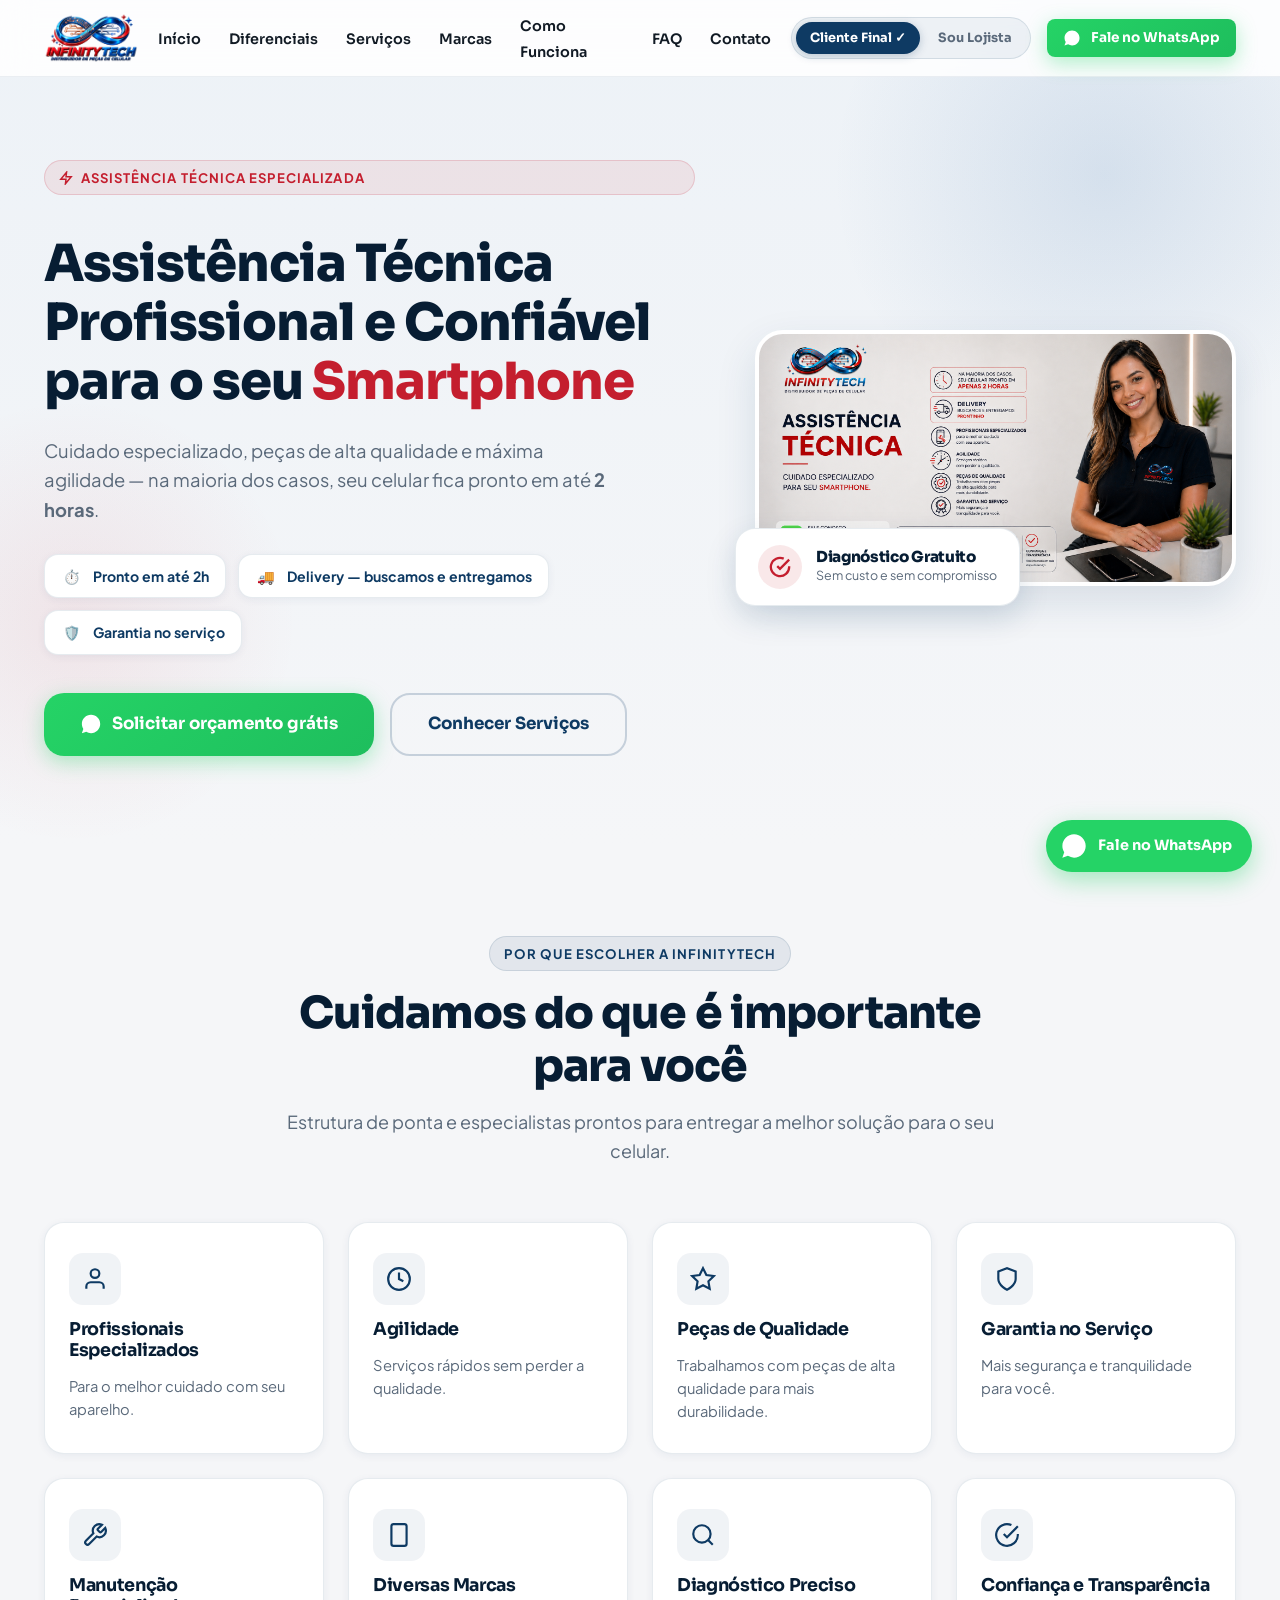
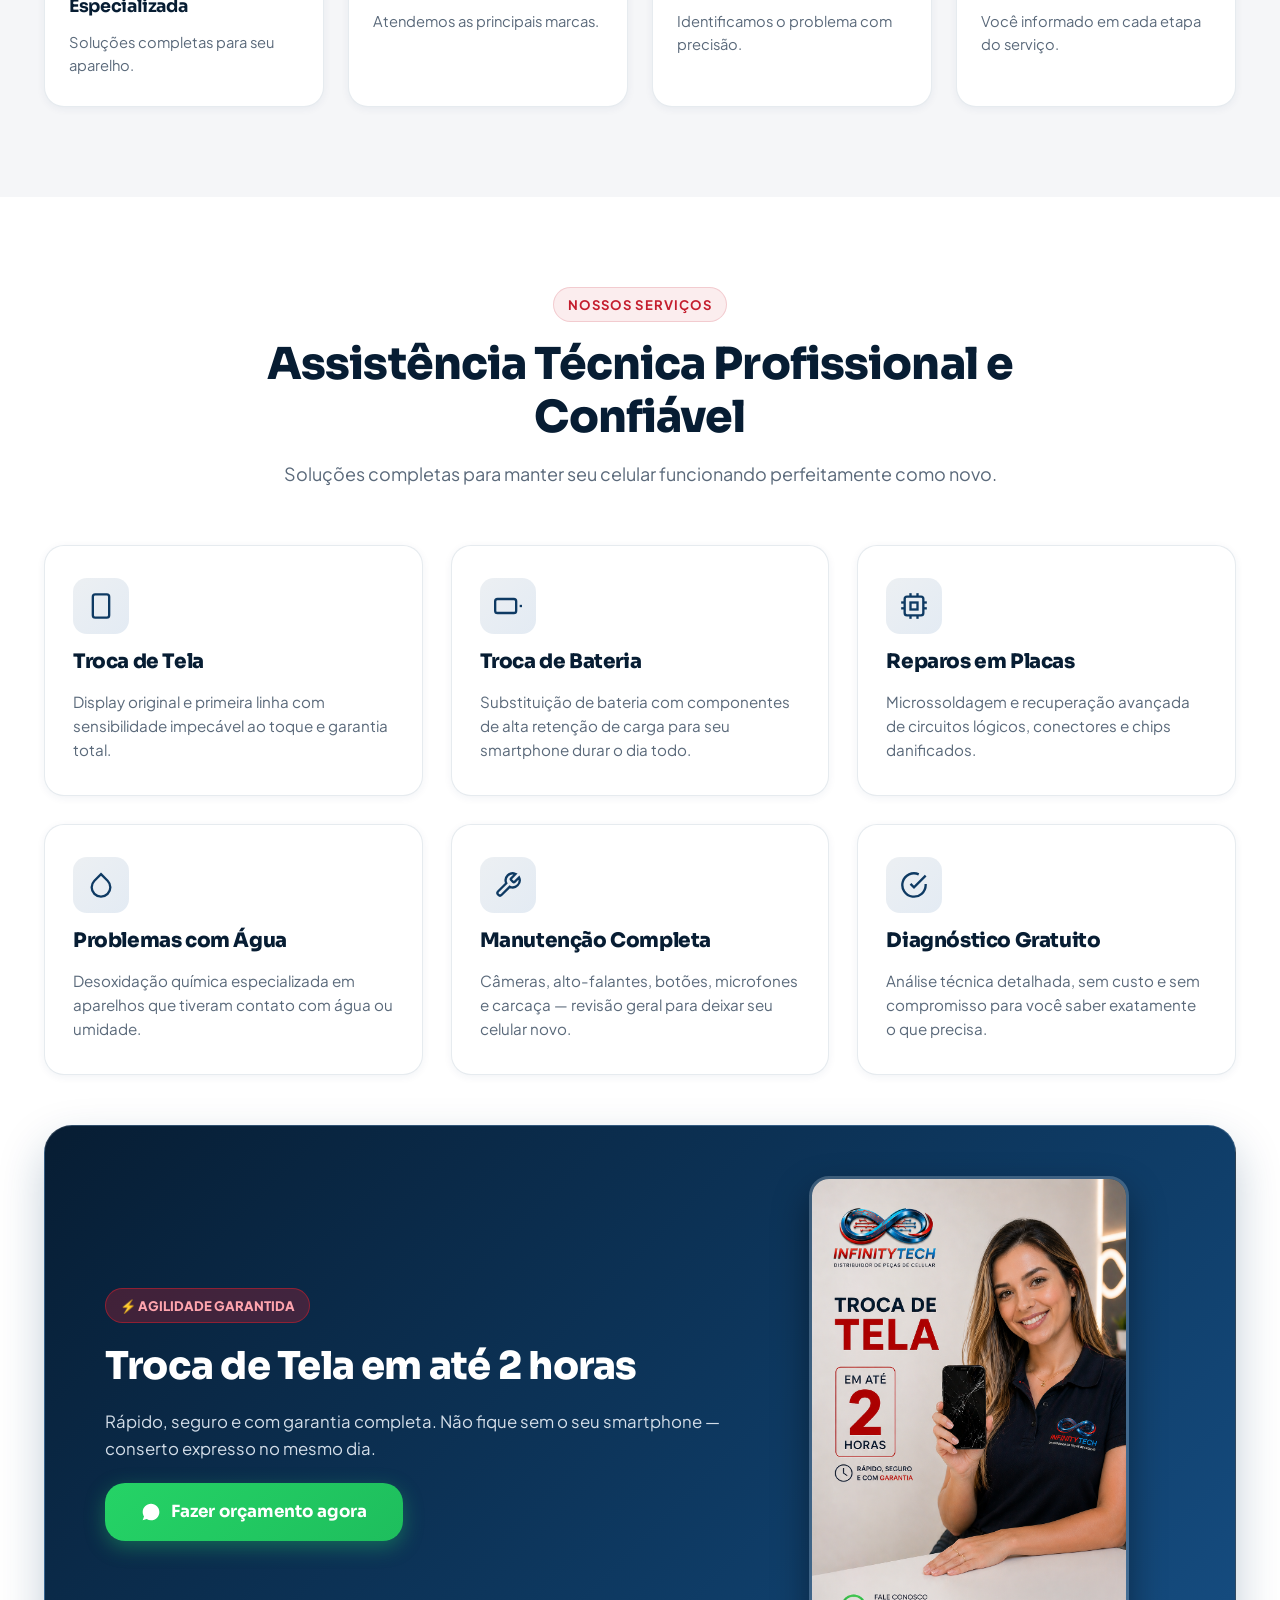
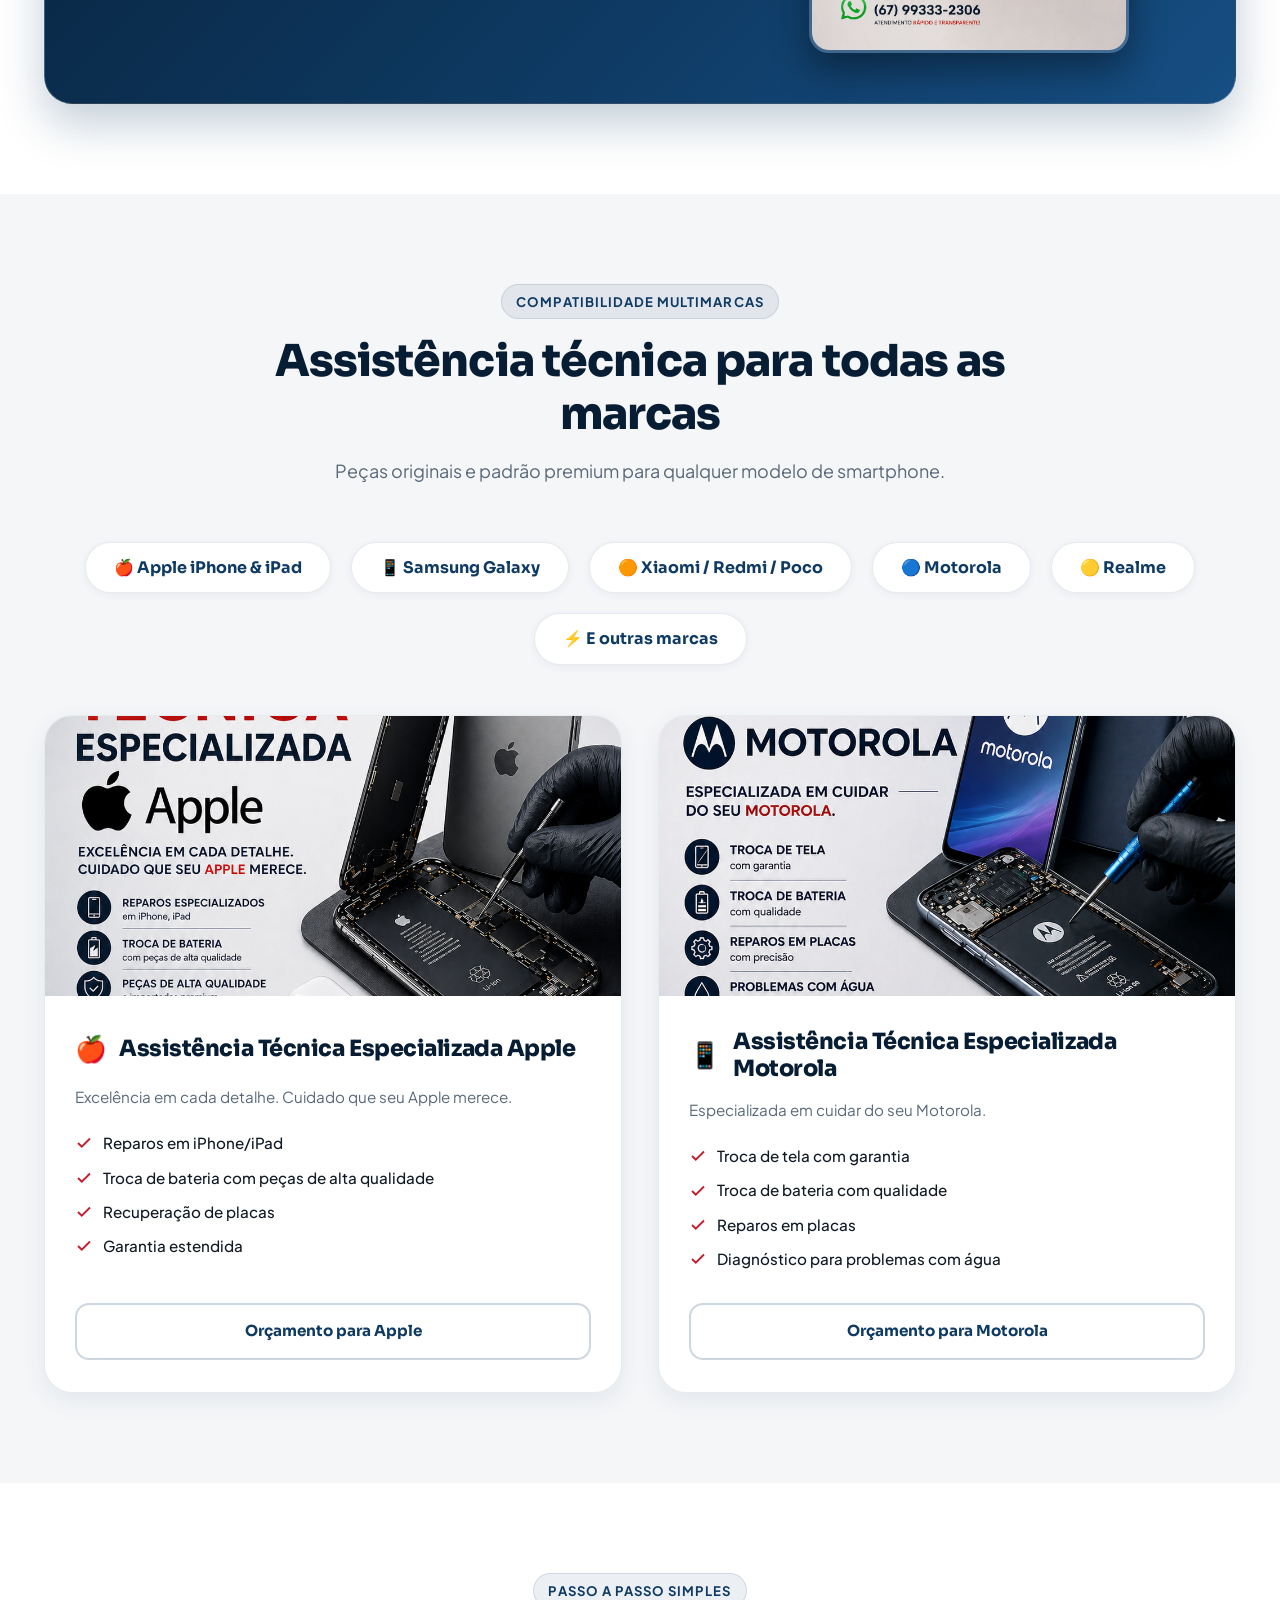
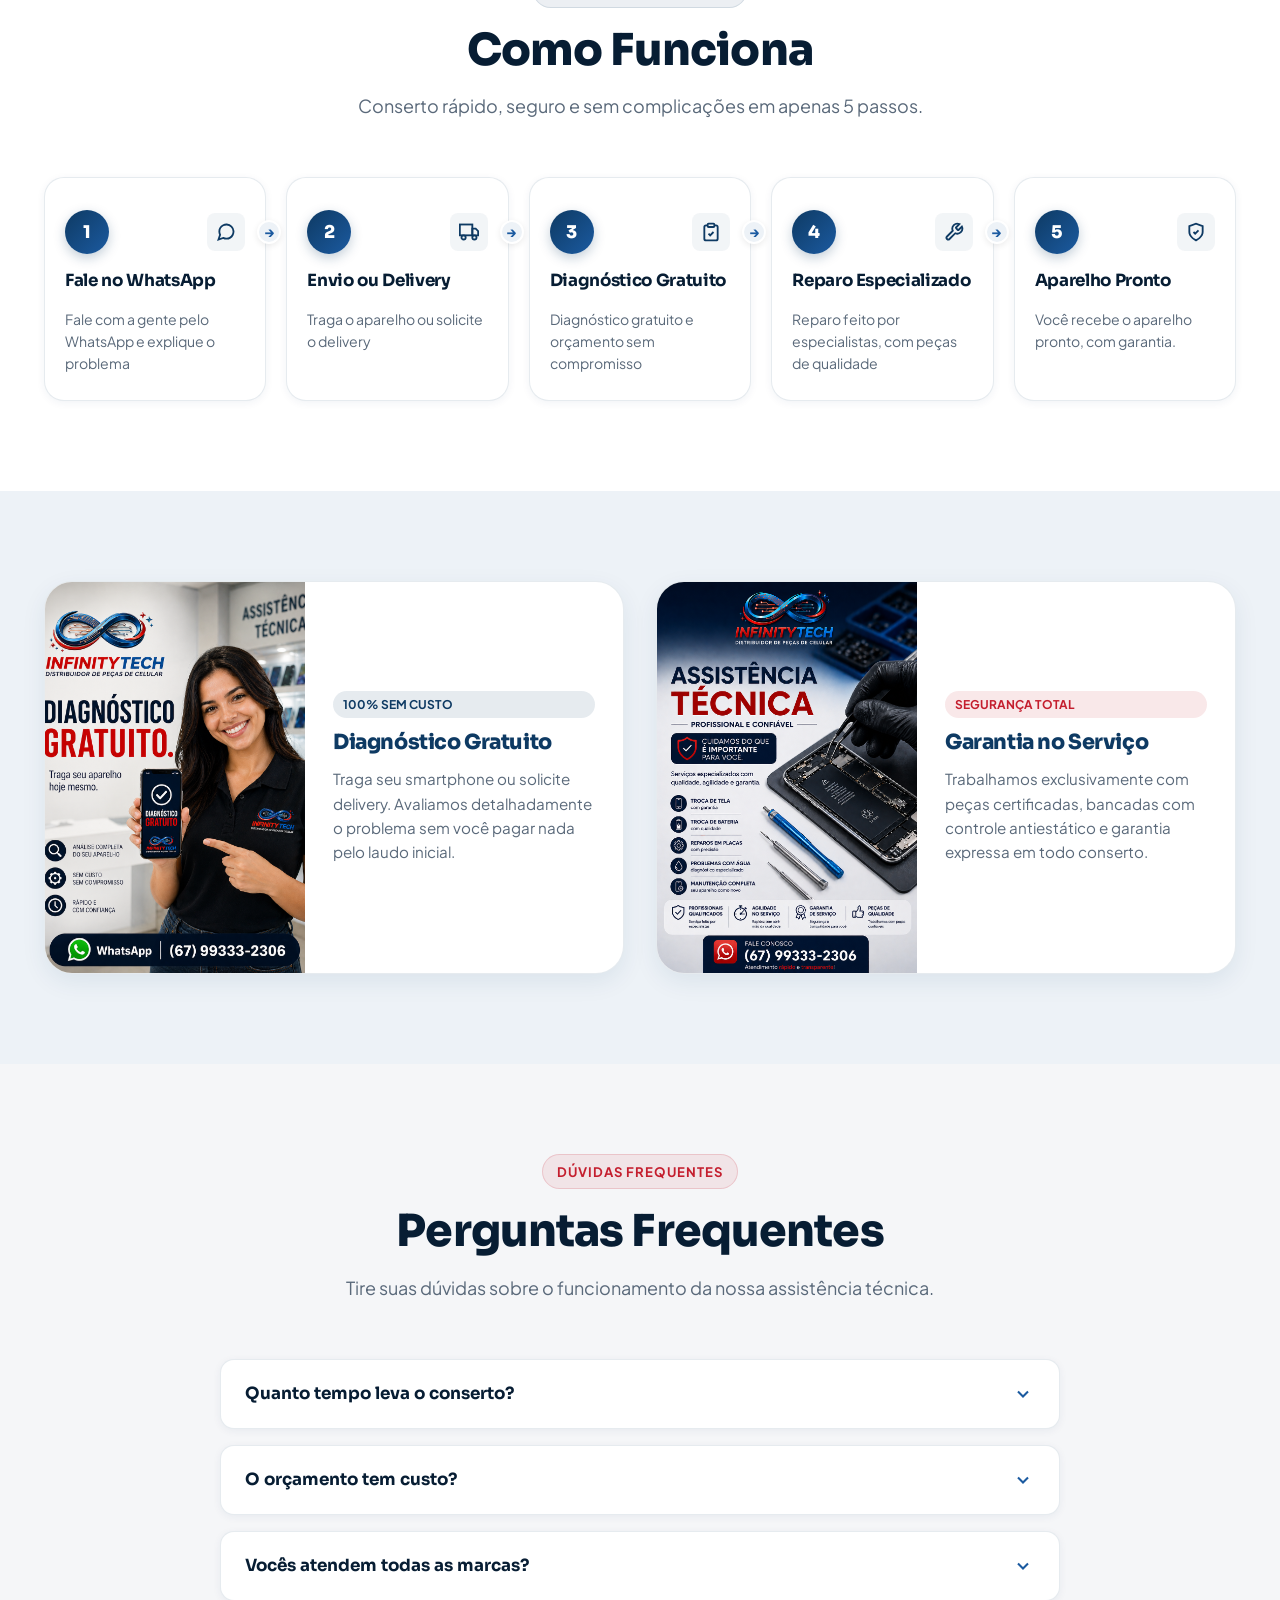
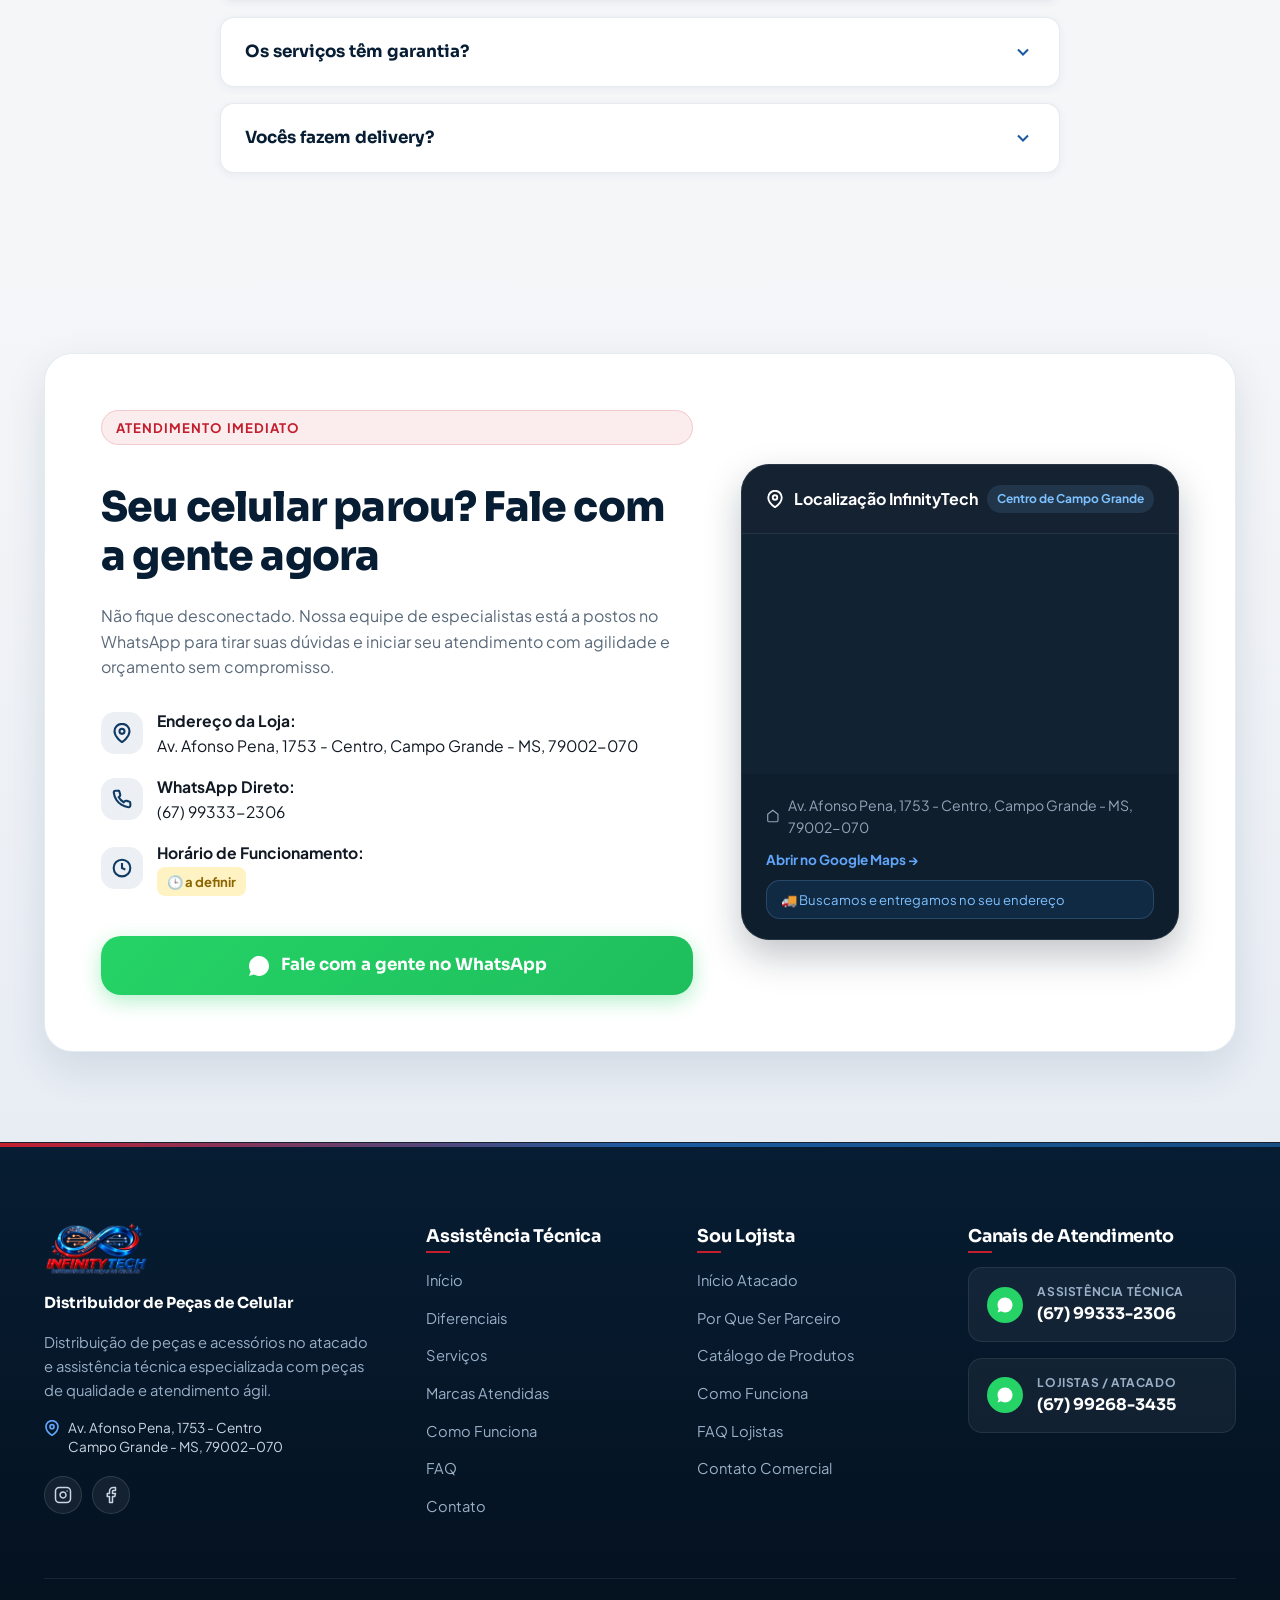
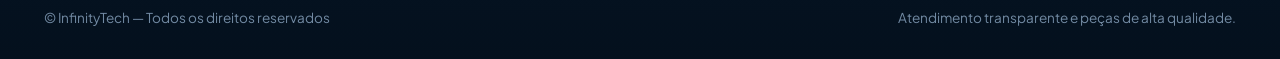
==== commit 8e567f95: "feat: adiciona nova logo.png e atualiza todas as referencias no site" ====
--- a/assistencia-tecnica/index.html
+++ b/assistencia-tecnica/index.html
@@ -10,10 +10,10 @@
   <meta property="og:type" content="website" />
   <meta property="og:title" content="InfinityTech | Assistência Técnica para Celular" />
   <meta property="og:description" content="Assistência técnica especializada para smartphones (Apple, Samsung, Xiaomi, Motorola, Realme) com diagnóstico gratuito, garantia e delivery. Também distribuímos peças e acessórios para lojistas." />
-  <meta property="og:image" content="../img/A810D08A-1D13-46C1-A891-690AFF1C4EDA.PNG" />
+  <meta property="og:image" content="../img/logo.png" />
   
   <!-- Favicon -->
-  <link rel="icon" type="image/png" href="../img/A810D08A-1D13-46C1-A891-690AFF1C4EDA.PNG" />
+  <link rel="icon" type="image/png" href="../img/logo.png" />
   
   <!-- Google Fonts -->
   <link rel="preconnect" href="https://fonts.googleapis.com" />
@@ -32,7 +32,7 @@
   <header class="header">
     <div class="container header-container">
       <a href="../index.html" class="logo-link" title="Voltar ao início">
-        <img src="../img/A810D08A-1D13-46C1-A891-690AFF1C4EDA.PNG" alt="InfinityTech Logo" class="logo-img" />
+        <img src="../img/logo.png" alt="InfinityTech Logo" class="logo-img" />
       </a>
 
       <!-- Menu Principal -->
@@ -736,7 +736,7 @@
         <!-- Marca & Slogan -->
         <div class="footer-brand">
           <a href="../index.html">
-            <img src="../img/A810D08A-1D13-46C1-A891-690AFF1C4EDA.PNG" alt="InfinityTech Distribuidor de Peças de Celular" class="footer-logo" />
+            <img src="../img/logo.png" alt="InfinityTech Distribuidor de Peças de Celular" class="footer-logo" />
           </a>
           <div class="footer-slogan">Distribuidor de Peças de Celular</div>
           <p class="footer-desc">
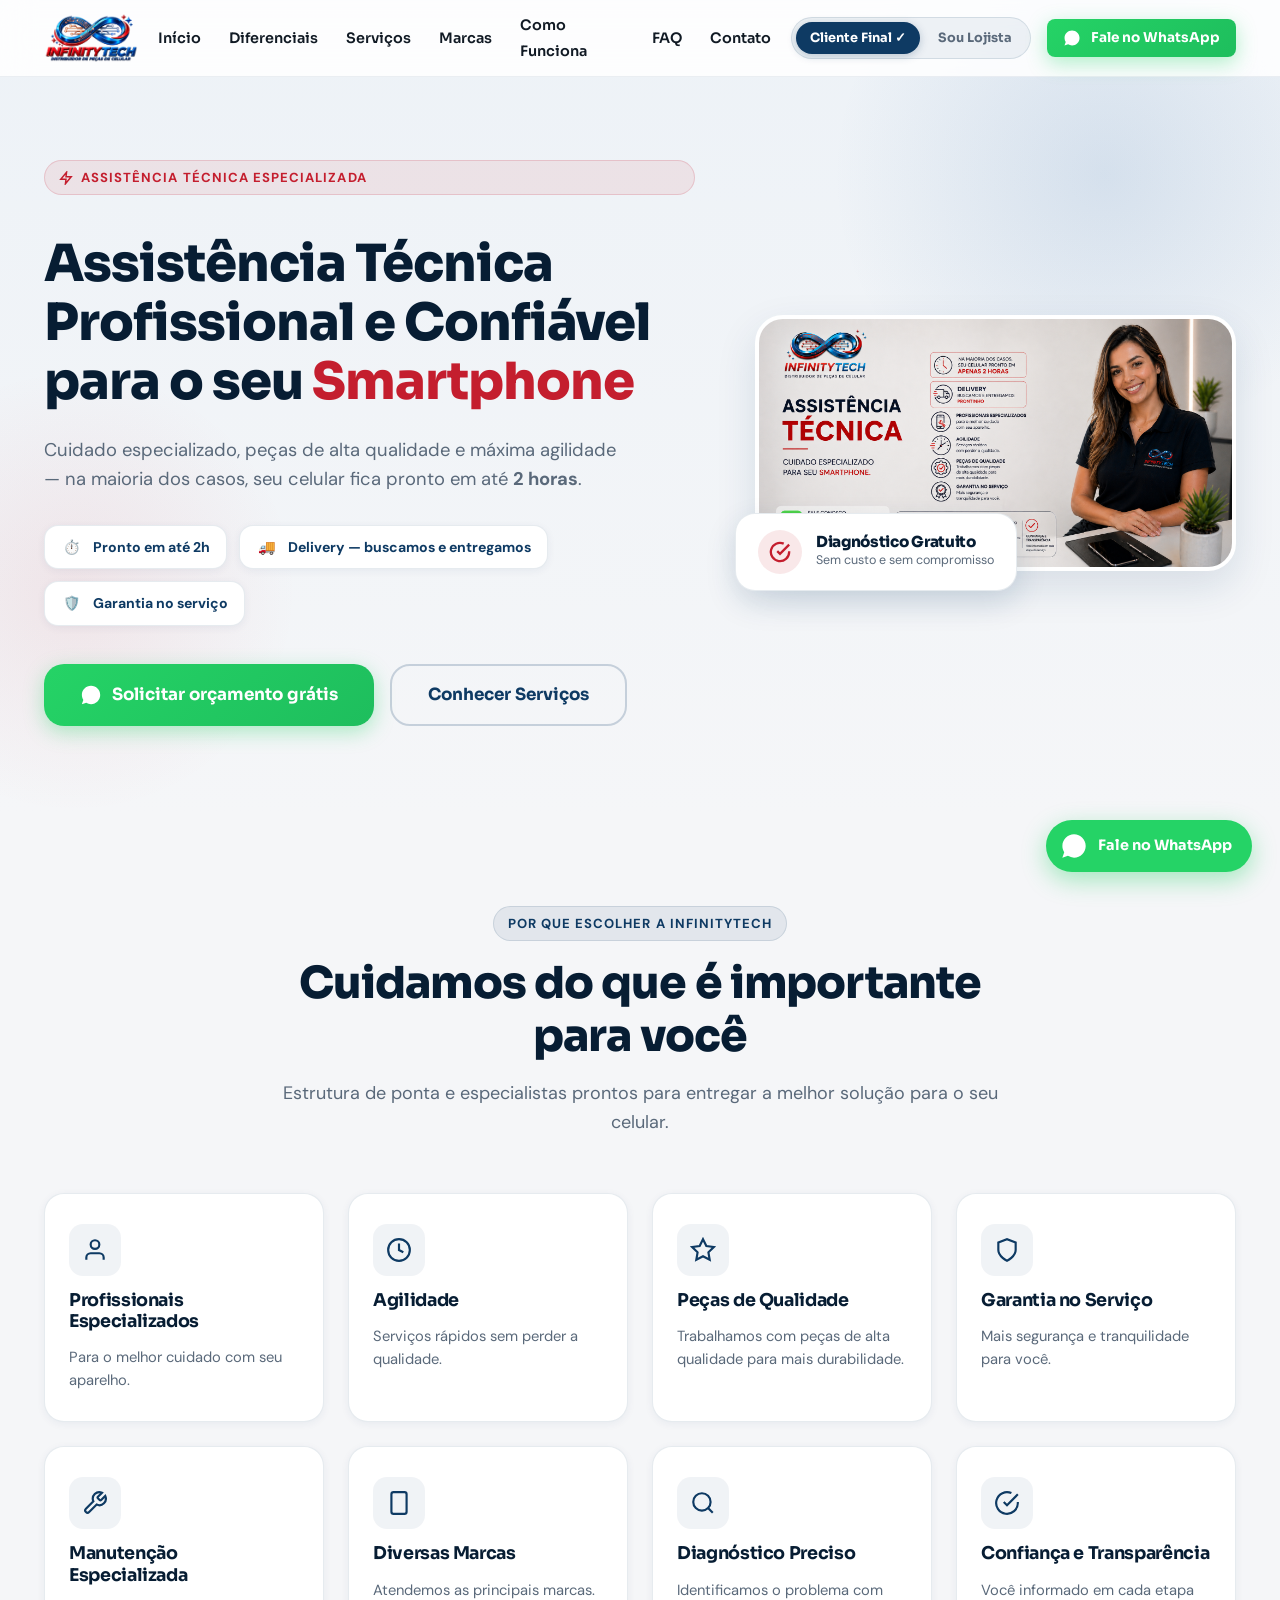
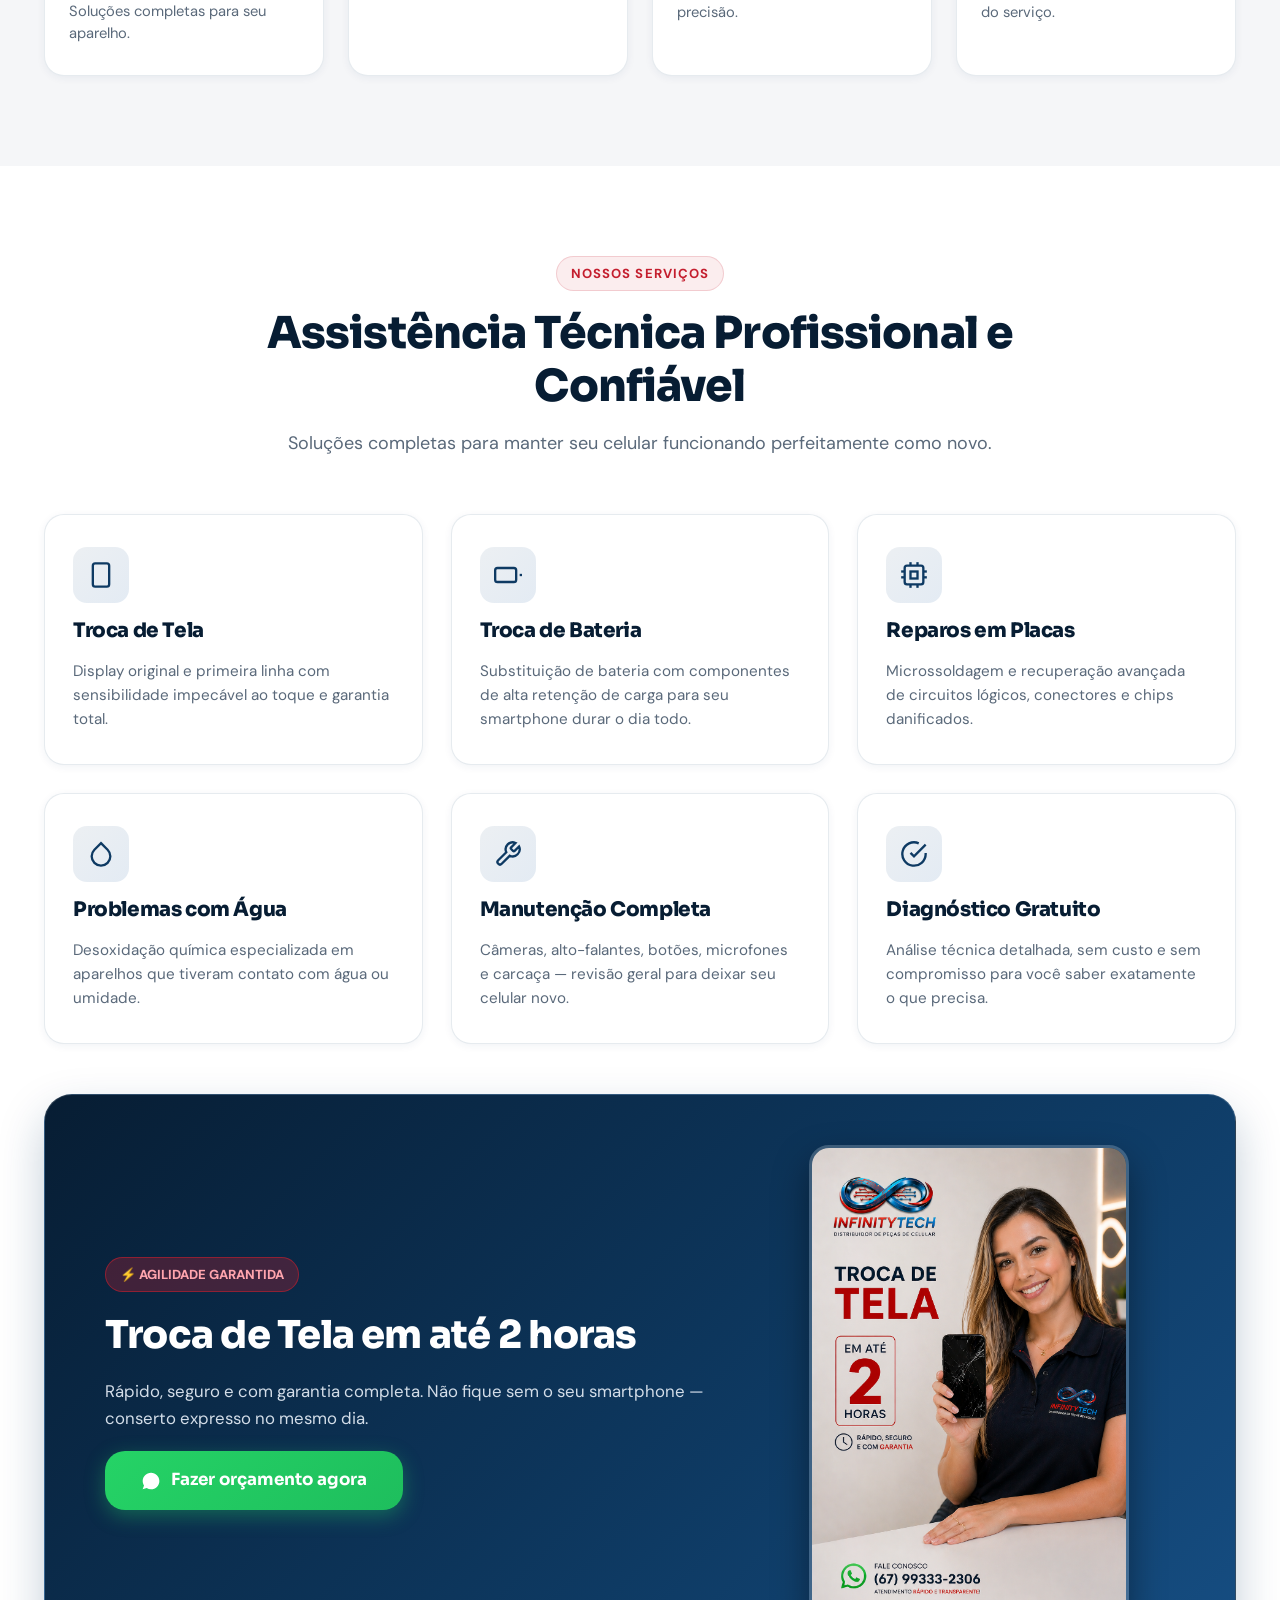
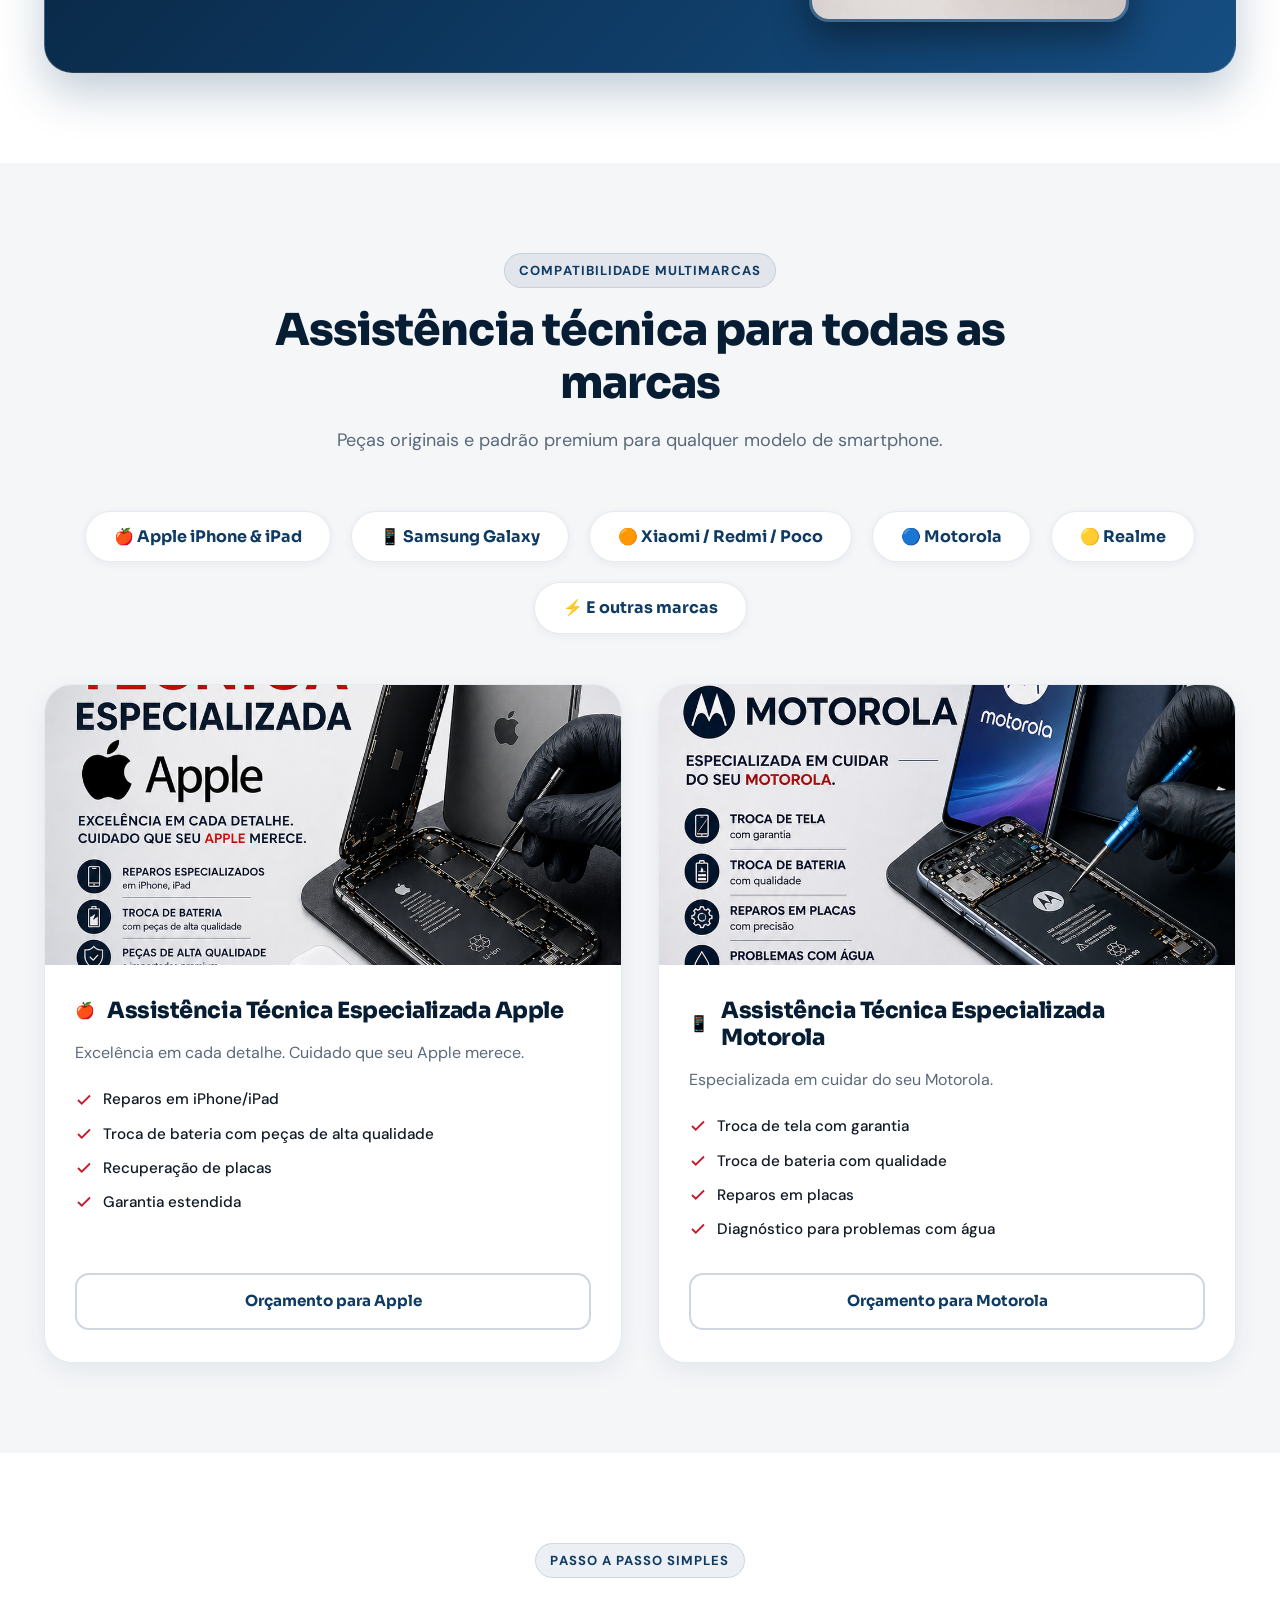
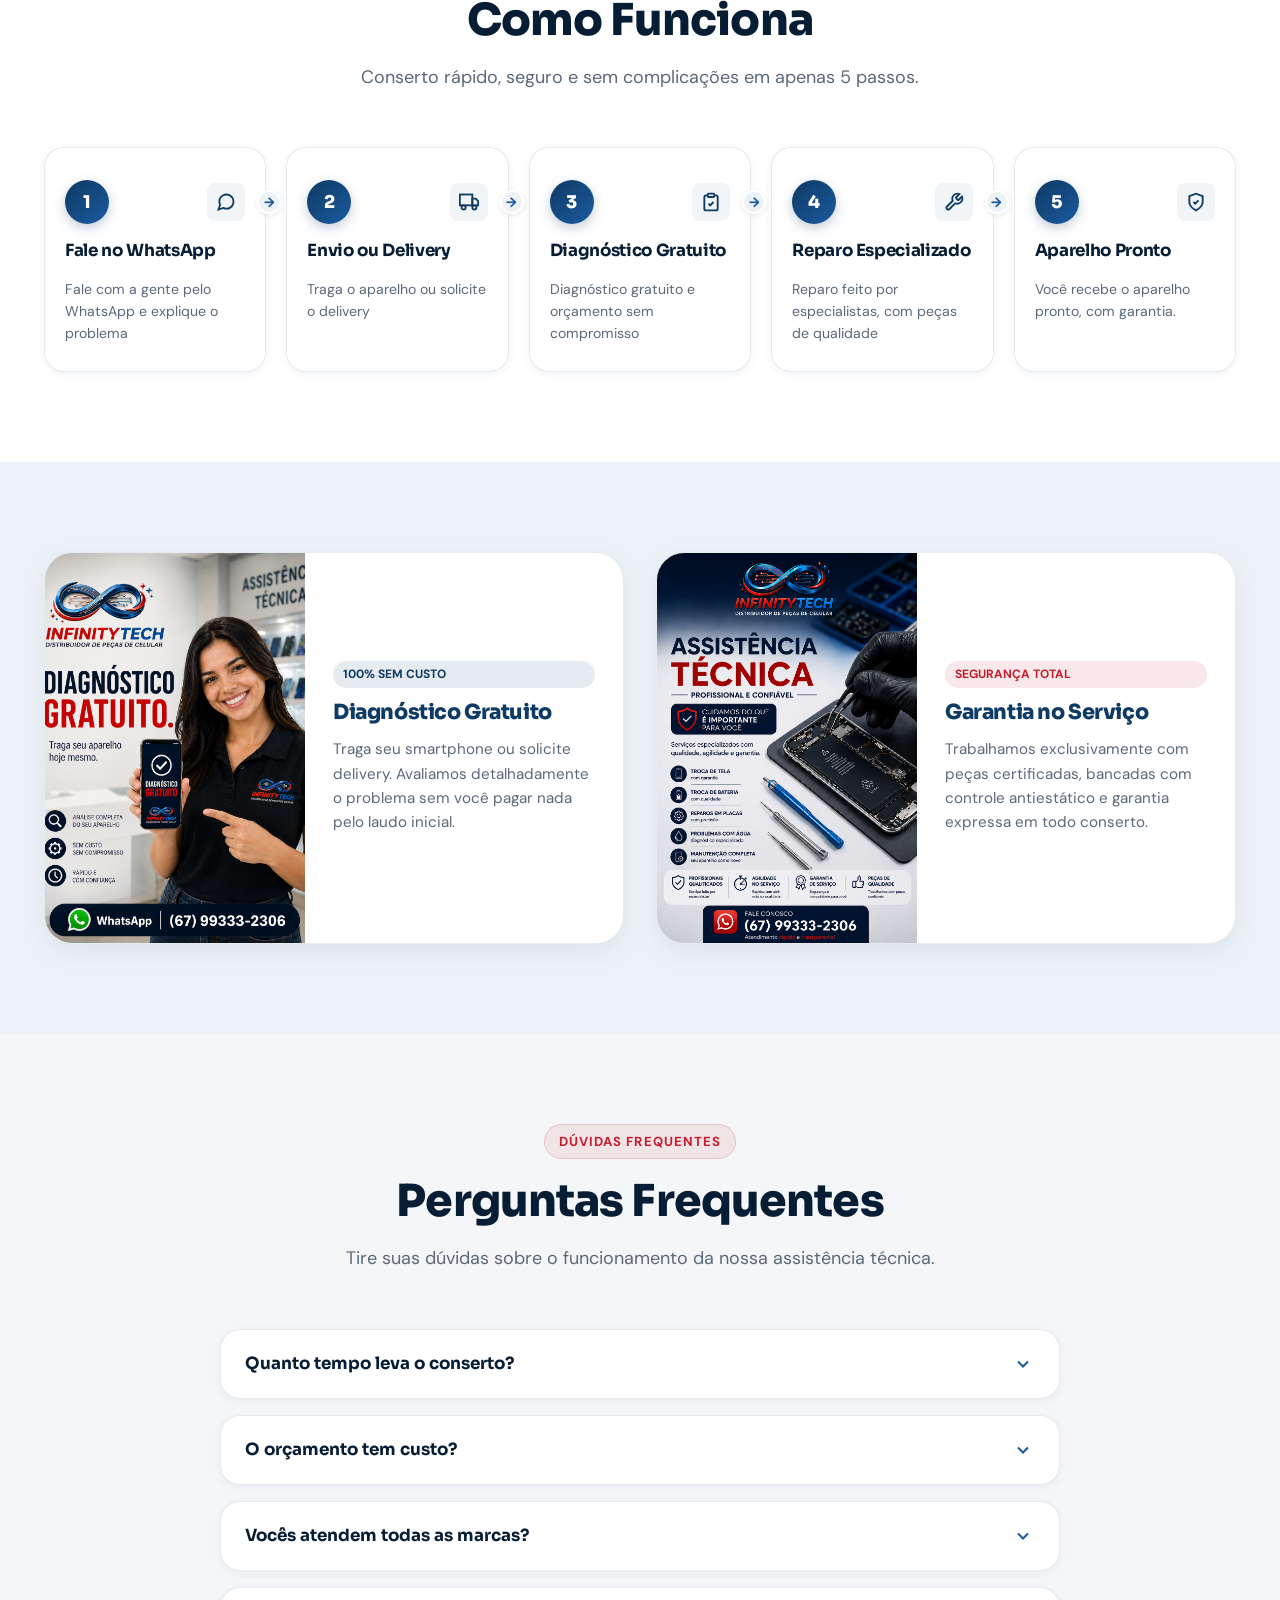
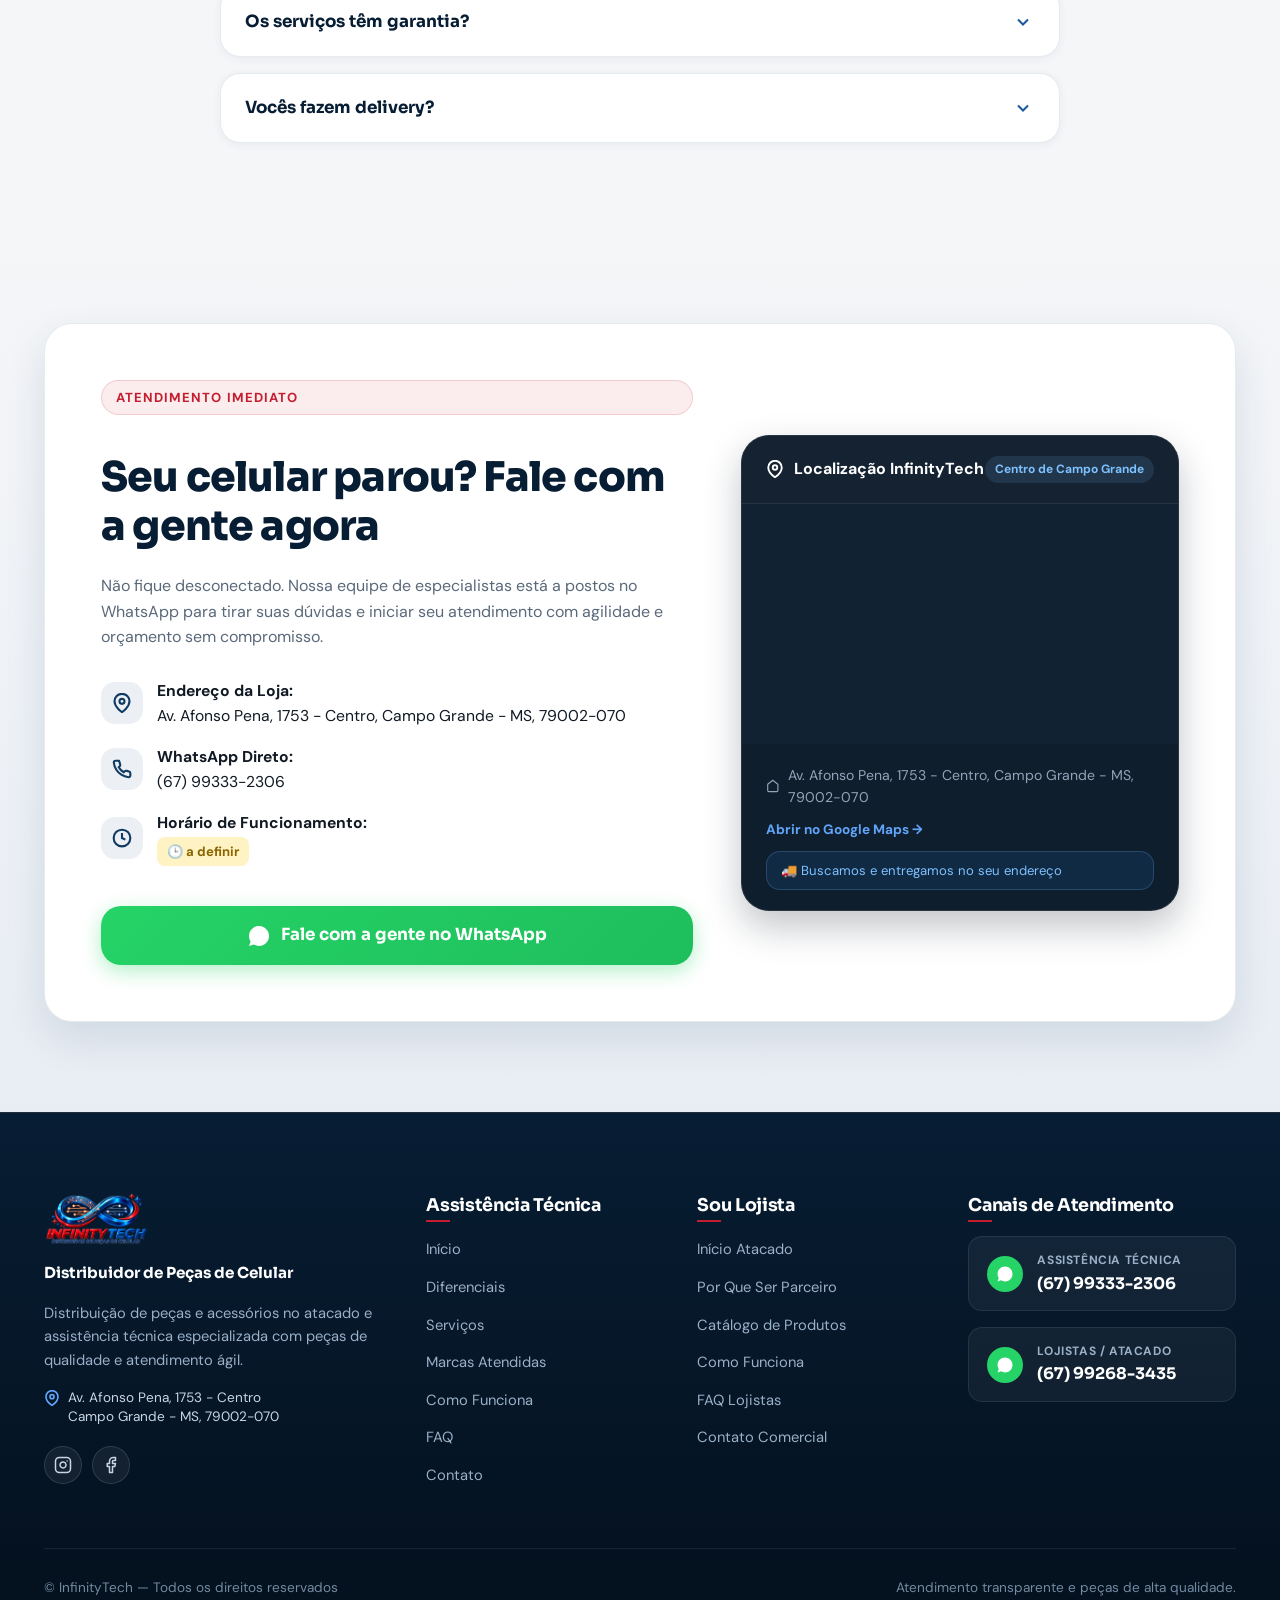
==== commit fc85fef6: "style(impeccable): polish design system, eliminar anti-patterns e otimizar performance" ====
--- a/assistencia-tecnica/index.html
+++ b/assistencia-tecnica/index.html
@@ -18,7 +18,7 @@
   <!-- Google Fonts -->
   <link rel="preconnect" href="https://fonts.googleapis.com" />
   <link rel="preconnect" href="https://fonts.gstatic.com" crossorigin />
-  <link href="https://fonts.googleapis.com/css2?family=Plus+Jakarta+Sans:wght@400;500;600;700;800&family=Sora:wght@400;600;700;800&display=swap" rel="stylesheet" />
+  <link href="https://fonts.googleapis.com/css2?family=DM+Sans:ital,opsz,wght@0,9..40,100..1000;1,9..40,100..1000&family=Sora:wght@400;500;600;700;800&display=swap" rel="stylesheet" />
   
   <!-- CSS -->
   <link rel="stylesheet" href="../css/main.css" />
@@ -374,10 +374,10 @@
           </div>
           <div class="brand-card-body">
             <div class="brand-card-header">
-              <span style="font-size: 1.6rem;">🍎</span>
+              <span class="brand-card-icon">🍎</span>
               <h3>Assistência Técnica Especializada Apple</h3>
             </div>
-            <p style="color: var(--text-muted); font-size: 0.95rem;">
+            <p class="brand-card-desc">
               Excelência em cada detalhe. Cuidado que seu Apple merece.
             </p>
             <ul class="brand-card-list">
@@ -411,10 +411,10 @@
           </div>
           <div class="brand-card-body">
             <div class="brand-card-header">
-              <span style="font-size: 1.6rem;">📱</span>
+              <span class="brand-card-icon">📱</span>
               <h3>Assistência Técnica Especializada Motorola</h3>
             </div>
-            <p style="color: var(--text-muted); font-size: 0.95rem;">
+            <p class="brand-card-desc">
               Especializada em cuidar do seu Motorola.
             </p>
             <ul class="brand-card-list">
@@ -574,7 +574,7 @@
             </div>
           </button>
           <div class="faq-answer">
-            Na maioria dos casos, até 2 horas.
+            <div class="faq-answer-inner">Na maioria dos casos, até 2 horas.</div>
           </div>
         </div>
 
@@ -587,7 +587,7 @@
             </div>
           </button>
           <div class="faq-answer">
-            Não, o diagnóstico é 100% gratuito e sem compromisso.
+            <div class="faq-answer-inner">Não, o diagnóstico é 100% gratuito e sem compromisso.</div>
           </div>
         </div>
 
@@ -600,7 +600,7 @@
             </div>
           </button>
           <div class="faq-answer">
-            Sim: Apple, Samsung, Xiaomi, Motorola, Realme e outras.
+            <div class="faq-answer-inner">Sim: Apple, Samsung, Xiaomi, Motorola, Realme e outras.</div>
           </div>
         </div>
 
@@ -613,7 +613,7 @@
             </div>
           </button>
           <div class="faq-answer">
-            Sim, todo serviço sai com garantia.
+            <div class="faq-answer-inner">Sim, todo serviço sai com garantia.</div>
           </div>
         </div>
 
@@ -626,7 +626,7 @@
             </div>
           </button>
           <div class="faq-answer">
-            Sim, buscamos e entregamos o aparelho.
+            <div class="faq-answer-inner">Sim, buscamos e entregamos o aparelho.</div>
           </div>
         </div>
       </div>
--- a/css/main.css
+++ b/css/main.css
@@ -3,7 +3,7 @@
    Paleta: Azul Petróleo (#0E3A63), Azul Tech (#1B5AA0), Vermelho (#C41E2E)
    ========================================================================== */
 
-@import url('https://fonts.googleapis.com/css2?family=Plus+Jakarta+Sans:wght@300;400;500;600;700;800&family=Sora:wght@400;500;600;700;800&display=swap');
+@import url('https://fonts.googleapis.com/css2?family=DM+Sans:ital,opsz,wght@0,9..40,100..1000;1,9..40,100..1000&family=Sora:wght@400;500;600;700;800&display=swap');
 
 :root {
   /* Cores Principais */
@@ -34,7 +34,7 @@
 
   /* Tipografia */
   --font-heading: 'Sora', sans-serif;
-  --font-body: 'Plus Jakarta Sans', sans-serif;
+  --font-body: 'DM Sans', sans-serif;
 
   /* Sombras & Efeitos */
   --shadow-sm: 0 2px 8px rgba(14, 58, 99, 0.06);
@@ -361,10 +361,12 @@
   position: absolute;
   bottom: 0;
   left: 0;
-  width: 0;
+  width: 100%;
   height: 2px;
   background: var(--accent);
-  transition: width var(--transition-fast);
+  transform: scaleX(0);
+  transform-origin: right;
+  transition: transform var(--transition-fast);
 }
 
 .nav-link:hover {
@@ -372,7 +374,8 @@
 }
 
 .nav-link:hover::after {
-  width: 100%;
+  transform: scaleX(1);
+  transform-origin: left;
 }
 
 .header-actions {
@@ -552,19 +555,39 @@
   color: var(--accent);
 }
 
+.faq-item {
+  background: var(--bg-card);
+  border: 1px solid var(--border-color);
+  border-radius: var(--radius-lg);
+  overflow: hidden;
+  box-shadow: var(--shadow-sm);
+  display: grid;
+  grid-template-rows: auto 0fr;
+  transition: grid-template-rows 0.35s cubic-bezier(0.16, 1, 0.3, 1), border-color 0.2s ease, box-shadow 0.2s ease;
+}
+
+.faq-item.active {
+  grid-template-rows: auto 1fr;
+  border-color: rgba(27, 90, 160, 0.3);
+  box-shadow: var(--shadow-md);
+}
+
 .faq-answer {
-  max-height: 0;
   overflow: hidden;
-  transition: max-height 0.35s cubic-bezier(0.16, 1, 0.3, 1), padding 0.35s ease;
-  padding: 0 24px;
+  min-height: 0;
   color: var(--text-muted);
   font-size: 0.98rem;
   line-height: 1.65;
+  transition: opacity 0.25s ease;
+  opacity: 0;
+}
+
+.faq-answer-inner {
+  padding: 0 24px 22px 24px;
 }
 
 .faq-item.active .faq-answer {
-  max-height: 300px;
-  padding: 0 24px 22px 24px;
+  opacity: 1;
 }
 
 /* ==========================================================================
@@ -575,17 +598,7 @@
   color: #D3DDE8;
   padding: 80px 0 30px 0;
   position: relative;
-  border-top: 1px solid rgba(255, 255, 255, 0.08);
-}
-
-.footer::before {
-  content: '';
-  position: absolute;
-  top: 0;
-  left: 0;
-  width: 100%;
-  height: 4px;
-  background: linear-gradient(90deg, var(--accent) 0%, var(--secondary) 50%, var(--primary-light) 100%);
+  border-top: 1px solid rgba(255, 255, 255, 0.12);
 }
 
 .footer-grid {
--- a/css/assistencia.css
+++ b/css/assistencia.css
@@ -199,26 +199,10 @@
   overflow: hidden;
 }
 
-.diff-card::before {
-  content: '';
-  position: absolute;
-  top: 0;
-  left: 0;
-  width: 100%;
-  height: 3px;
-  background: linear-gradient(90deg, var(--secondary) 0%, var(--accent) 100%);
-  opacity: 0;
-  transition: opacity var(--transition-fast);
-}
-
 .diff-card:hover {
   transform: translateY(-6px);
-  border-color: rgba(27, 90, 160, 0.25);
+  border-color: rgba(27, 90, 160, 0.35);
   box-shadow: var(--shadow-lg);
-}
-
-.diff-card:hover::before {
-  opacity: 1;
 }
 
 .diff-icon-wrap {
@@ -805,11 +789,7 @@
 .map-canvas-mock {
   position: absolute;
   inset: 0;
-  background: 
-    radial-gradient(circle at 50% 50%, rgba(27, 90, 160, 0.25) 0%, transparent 60%),
-    linear-gradient(rgba(255, 255, 255, 0.05) 1px, transparent 1px),
-    linear-gradient(90deg, rgba(255, 255, 255, 0.05) 1px, #0F243A 1px);
-  background-size: 100% 100%, 28px 28px, 28px 28px;
+  background: radial-gradient(circle at 50% 40%, rgba(27, 90, 160, 0.35) 0%, #0B1E33 70%, #071524 100%);
   display: flex;
   align-items: center;
   justify-content: center;
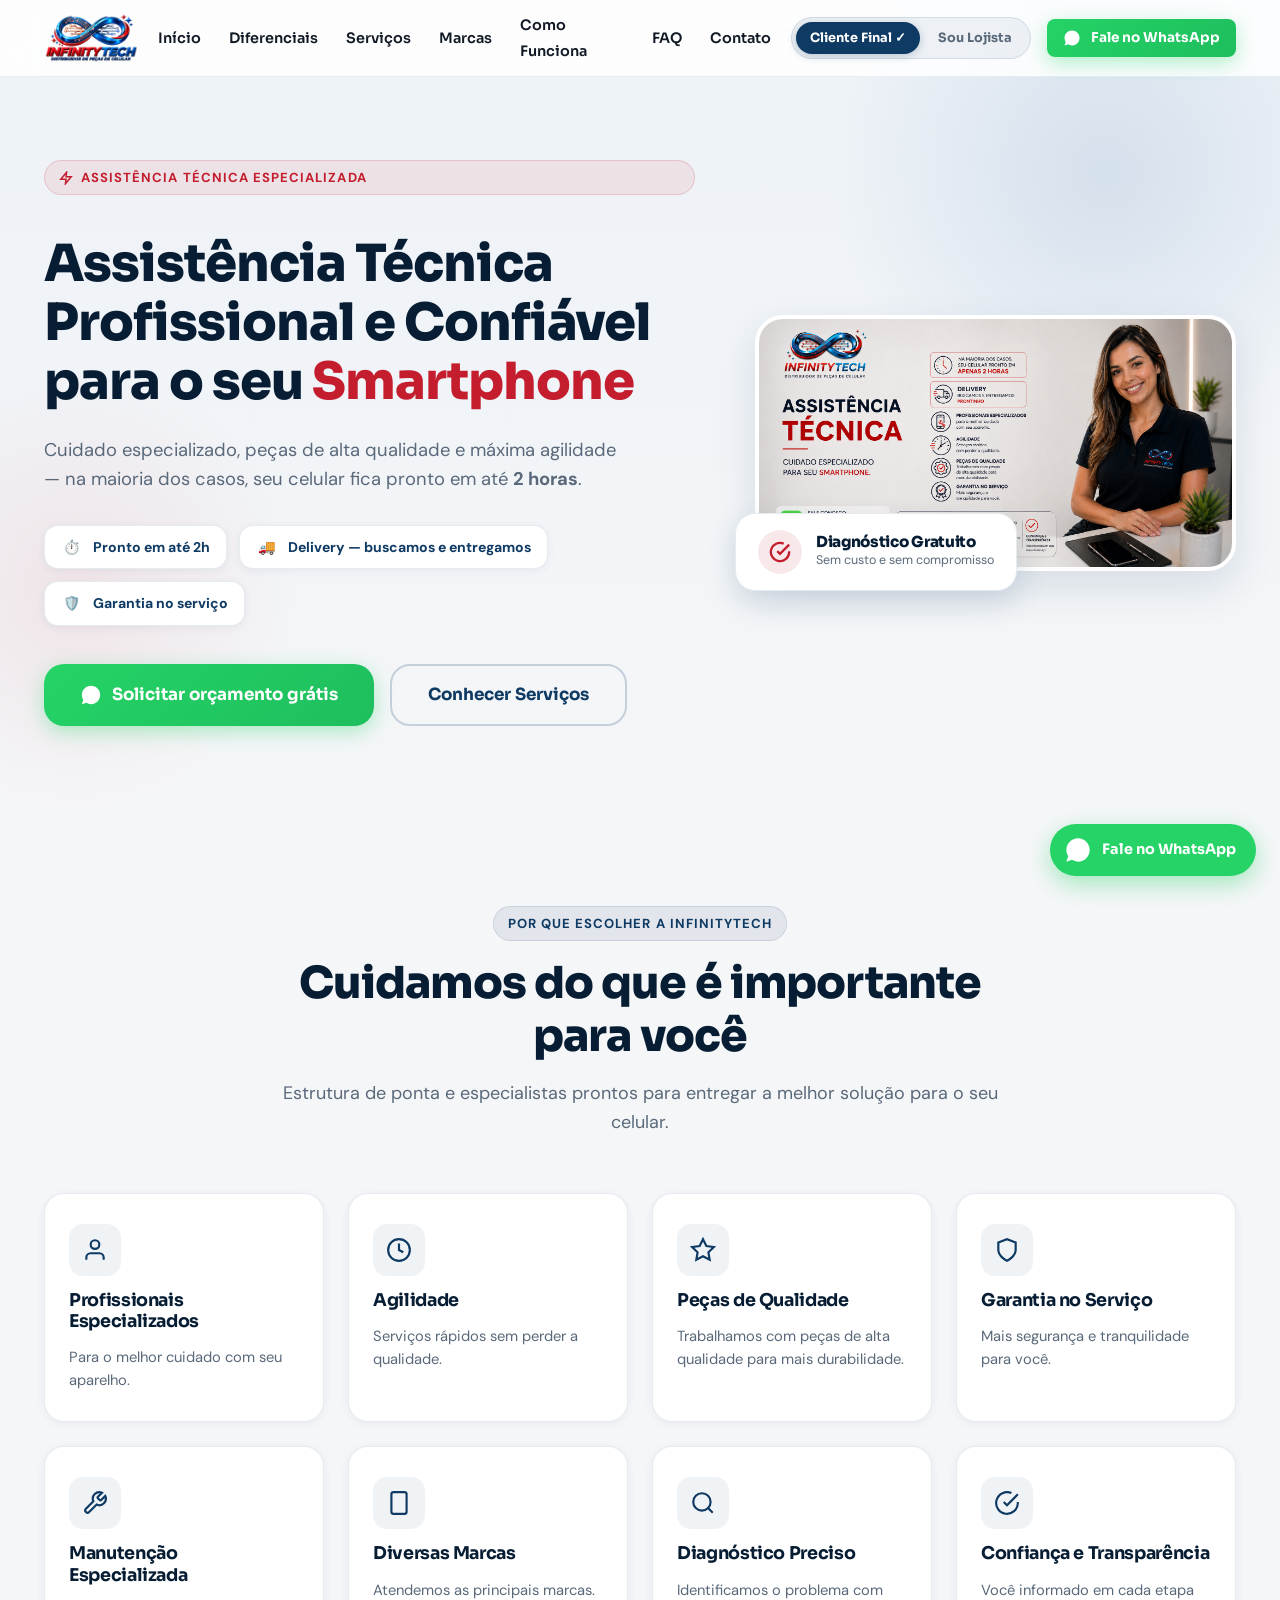
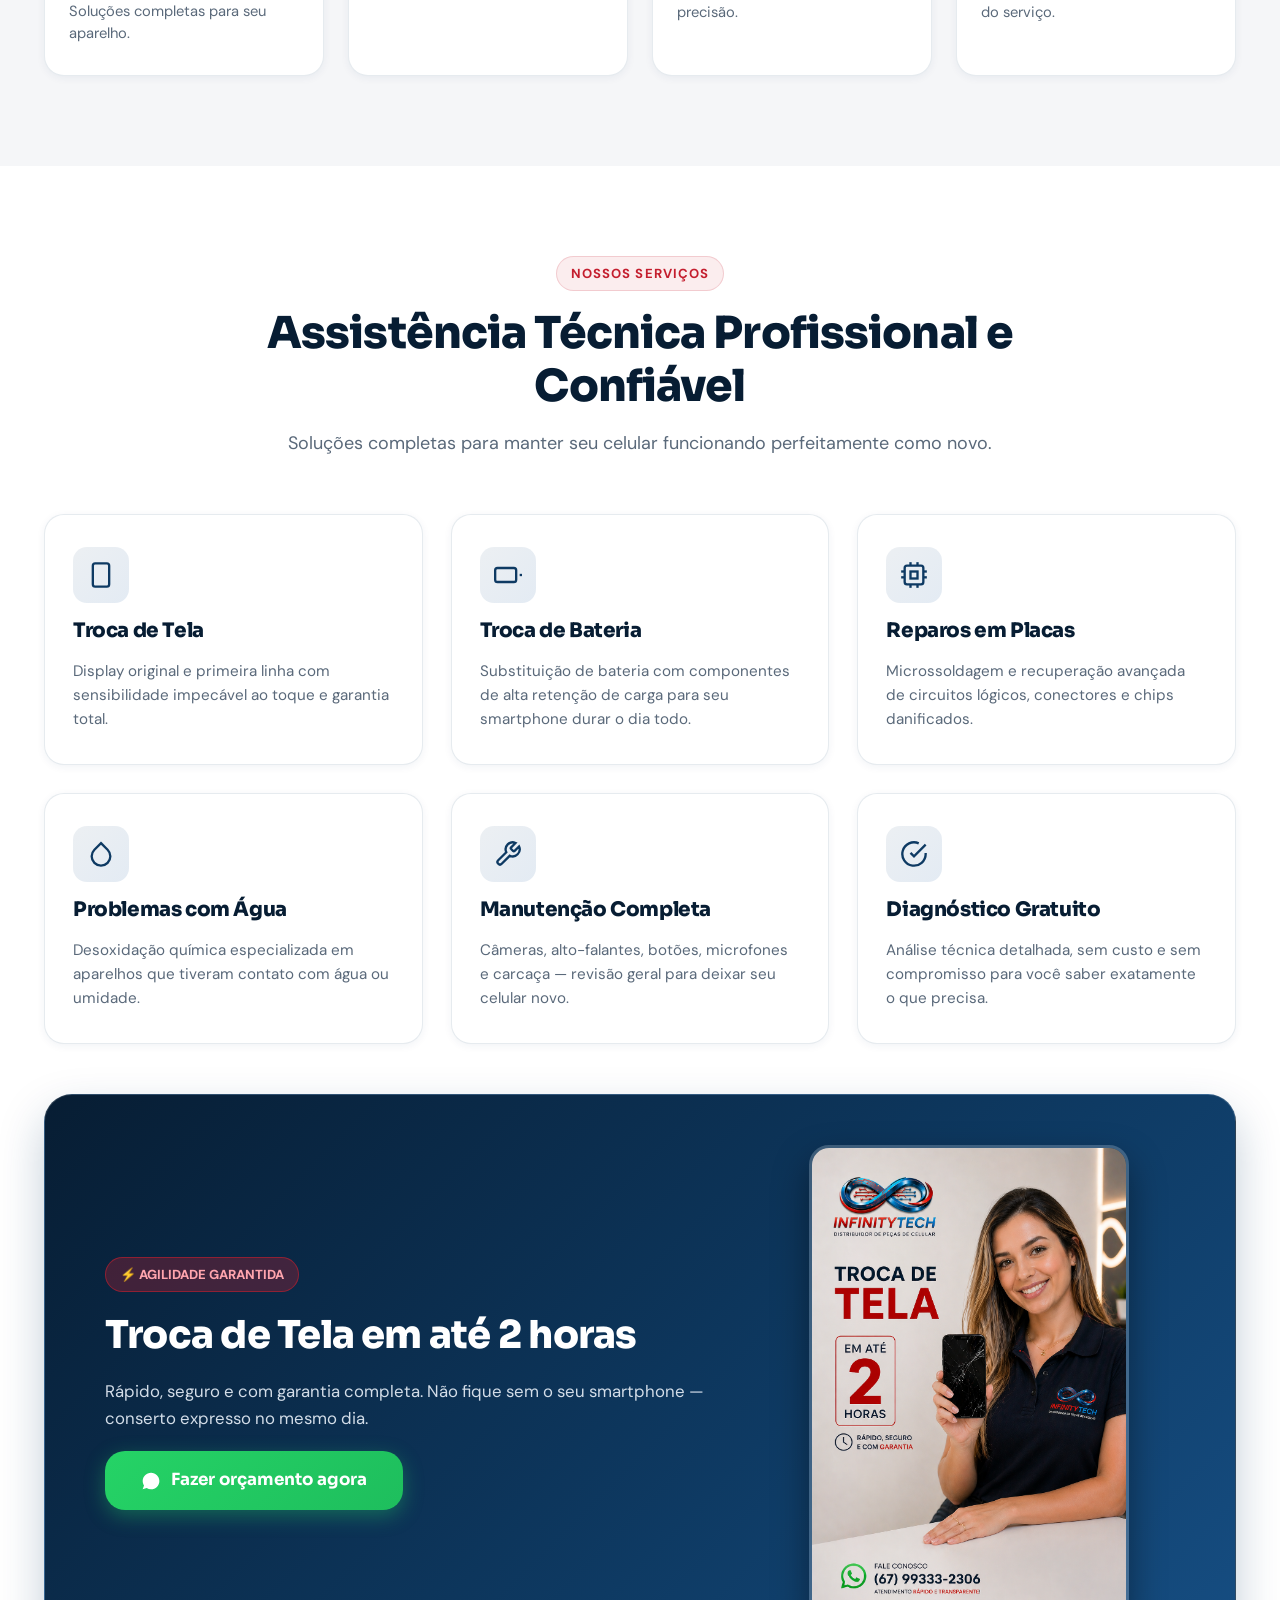
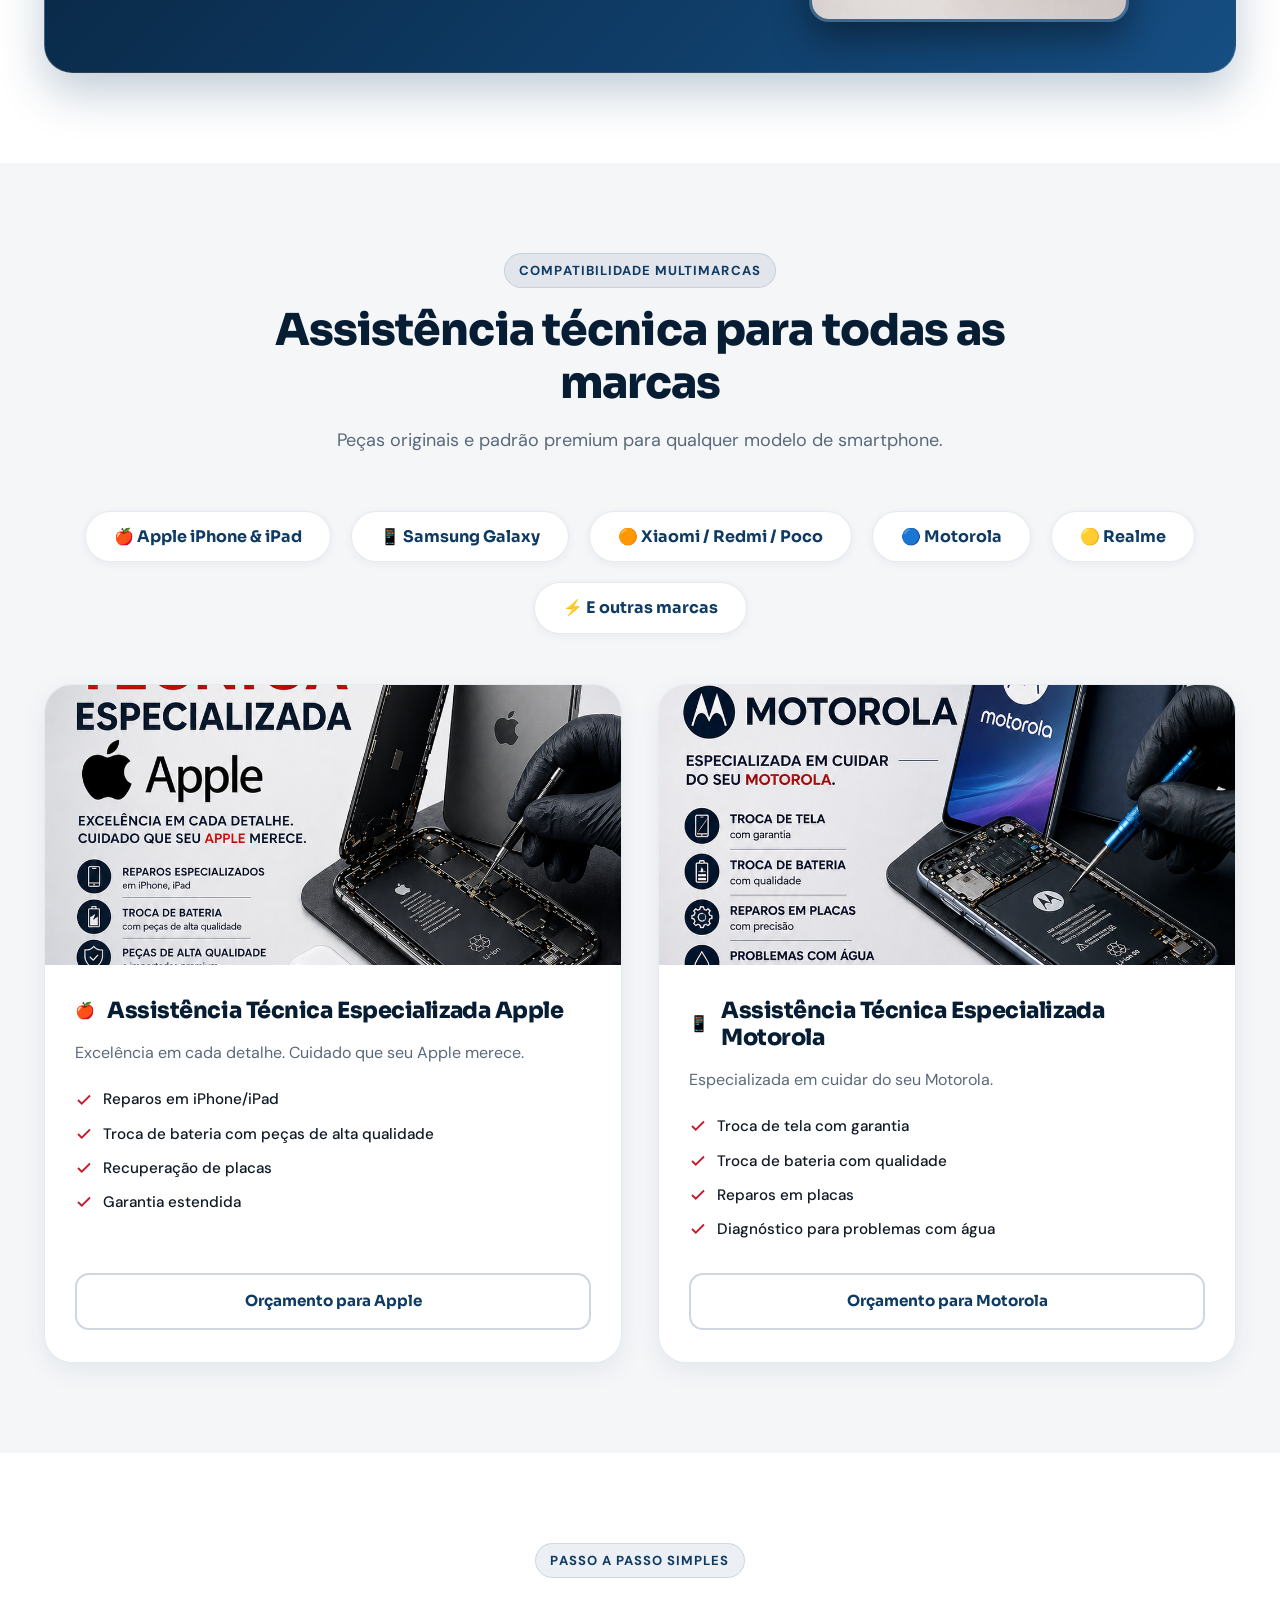
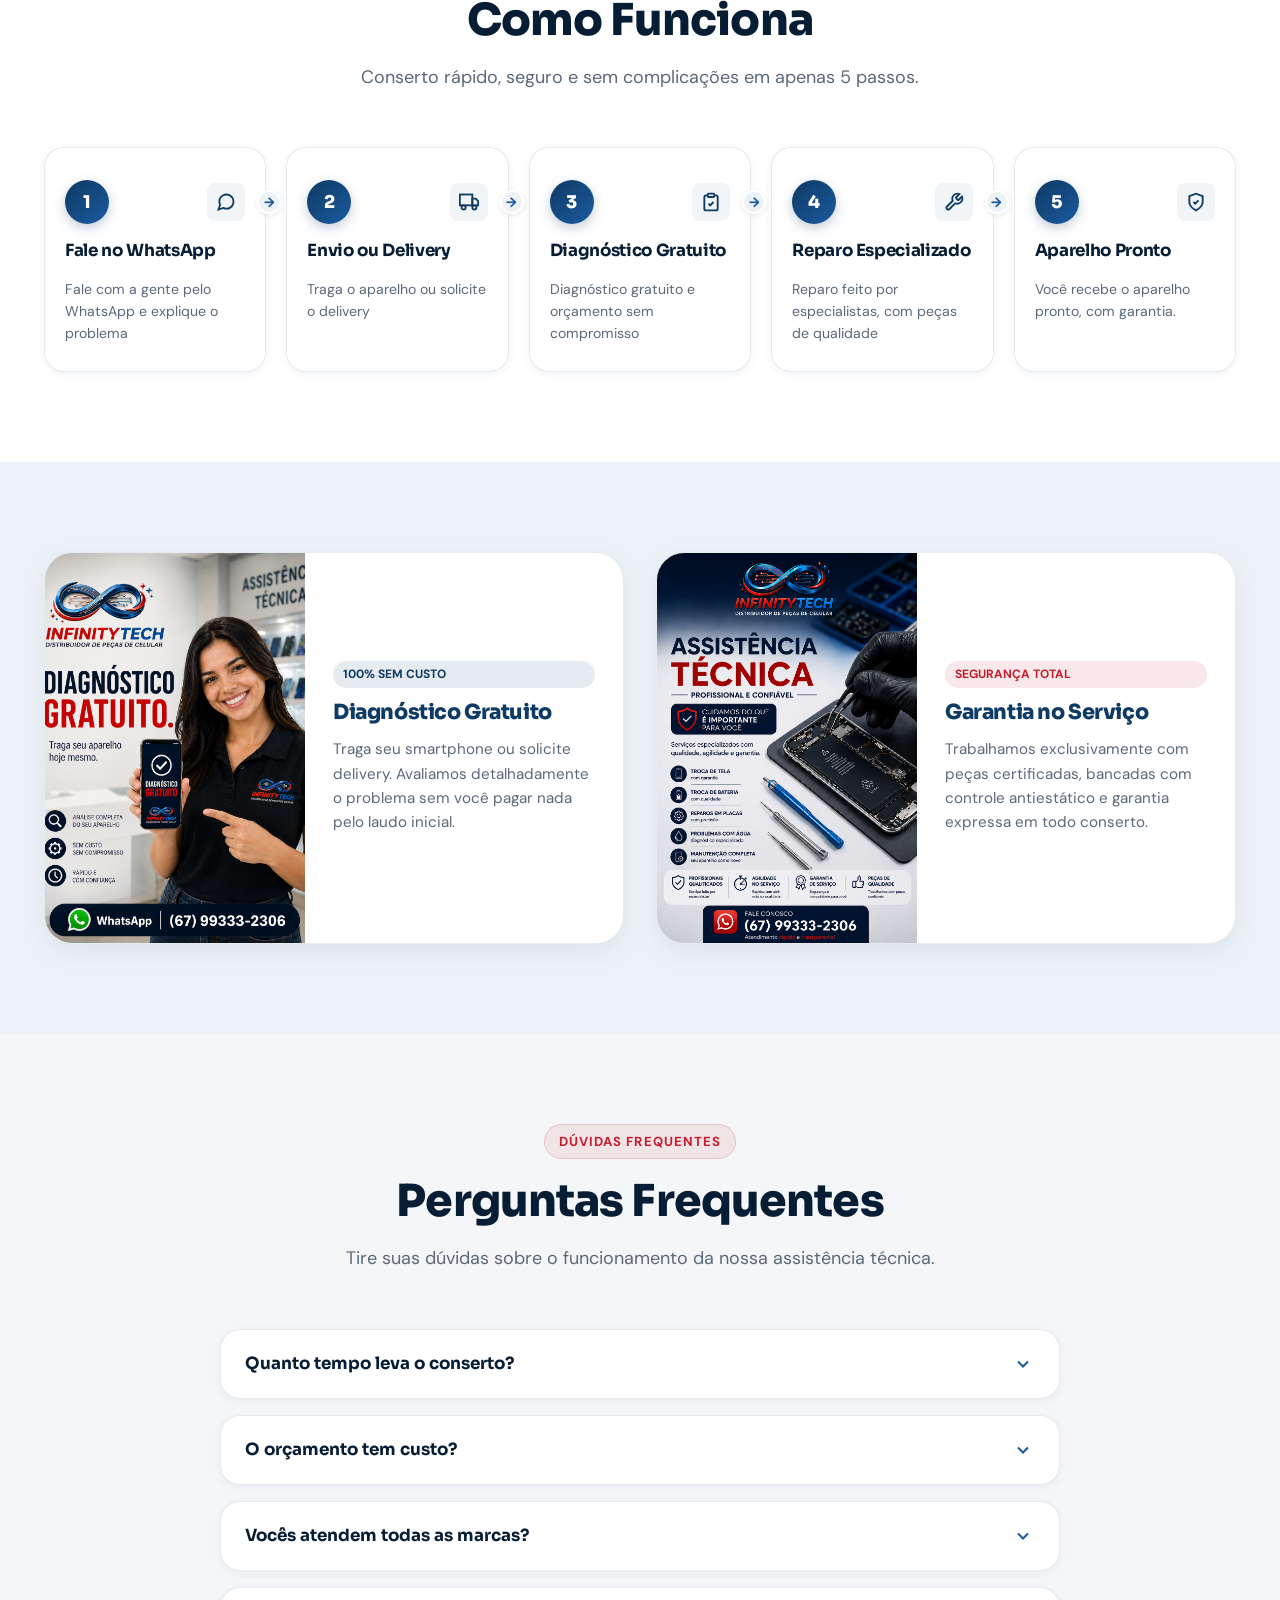
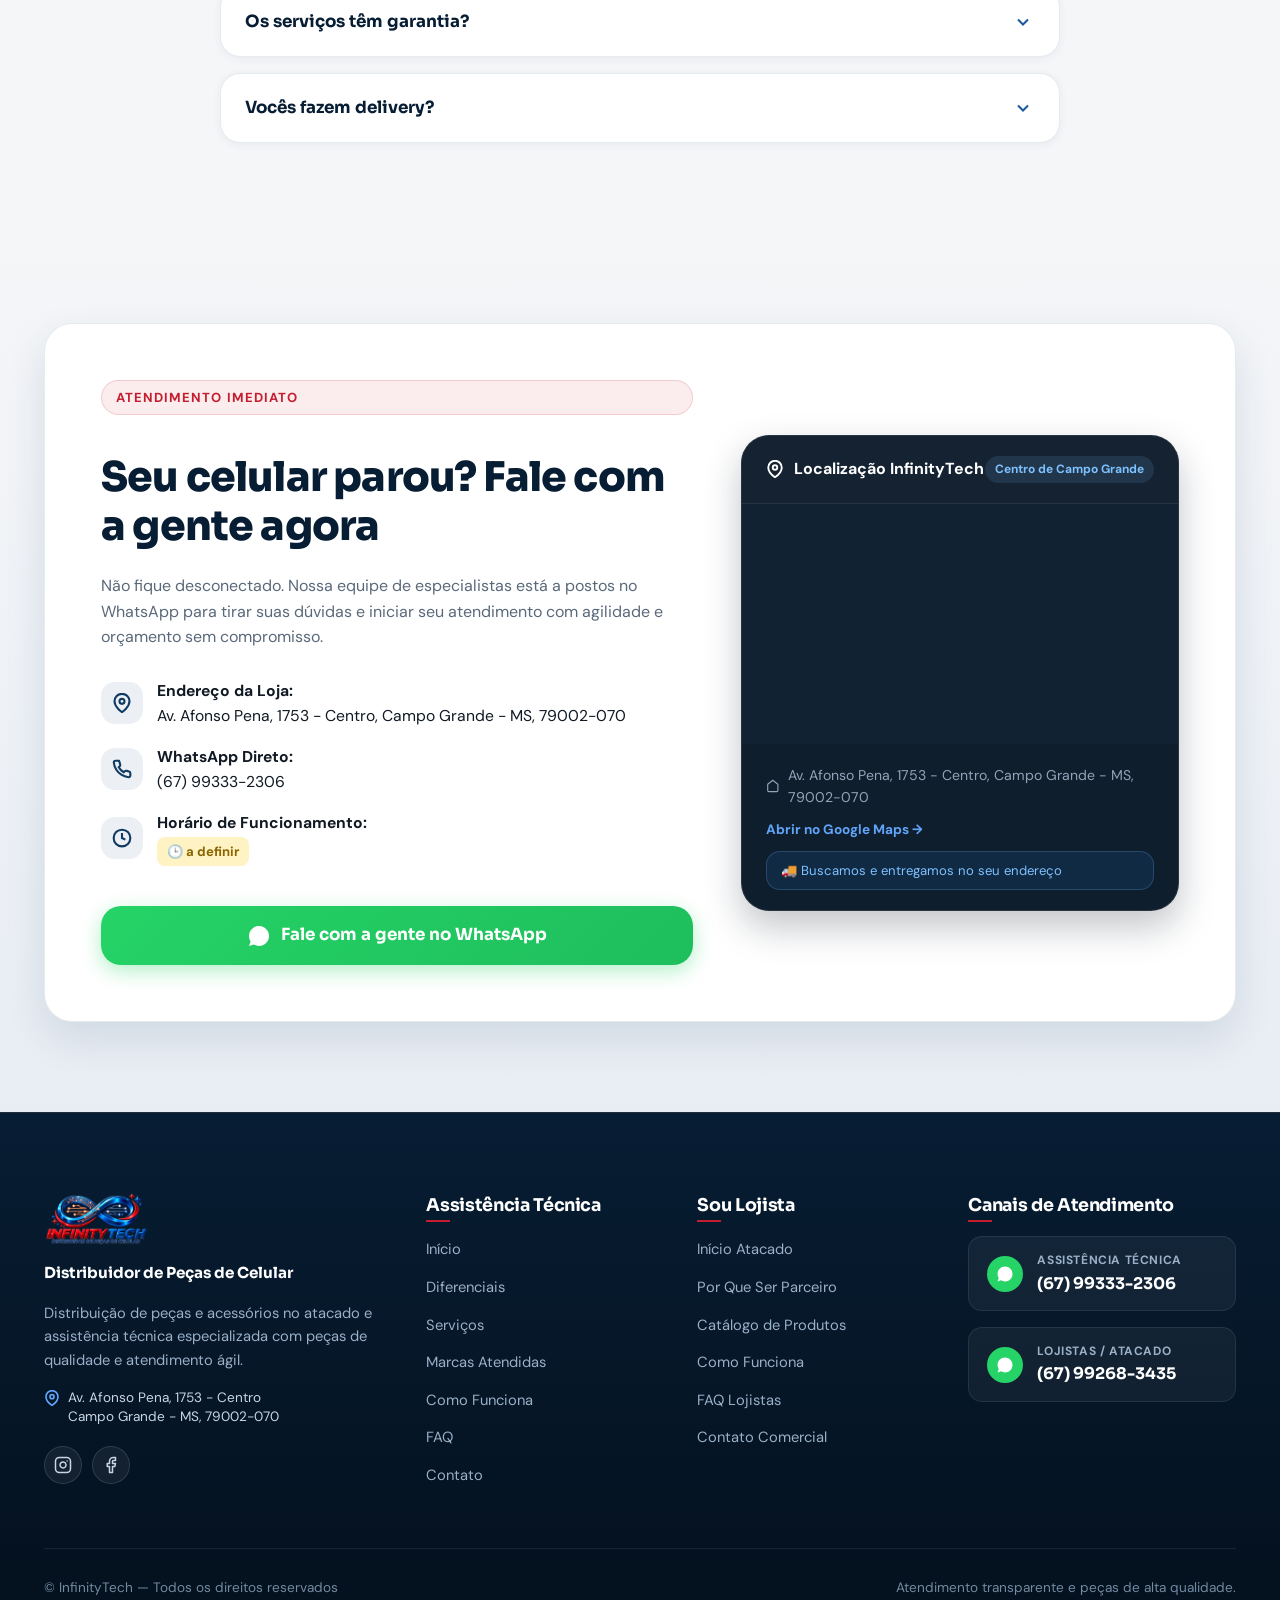
==== commit ff377ded: "feat(ui/ux): refinamento com Impeccable (adapt, audit, clarify, polish)" ====
--- a/assistencia-tecnica/index.html
+++ b/assistencia-tecnica/index.html
@@ -2,14 +2,14 @@
 <html lang="pt-BR">
 <head>
   <meta charset="UTF-8" />
-  <meta name="viewport" content="width=device-width, initial-scale=1.0" />
-  <title>InfinityTech | Assistência Técnica para Celular</title>
-  <meta name="description" content="Assistência técnica especializada para smartphones (Apple, Samsung, Xiaomi, Motorola, Realme) com diagnóstico gratuito, garantia e delivery. Também distribuímos peças e acessórios para lojistas." />
+  <meta name="viewport" content="width=device-width, initial-scale=1.0, viewport-fit=cover" />
+  <title>Assistência Técnica de Celular em Campo Grande | InfinityTech</title>
+  <meta name="description" content="Conserto especializado de celular em Campo Grande - MS (Apple iPhone, Samsung, Xiaomi, Motorola). Troca de tela e bateria em até 2h, diagnóstico gratuito, peças de qualidade, garantia e delivery leva-e-traz." />
   
   <!-- Open Graph / SEO -->
   <meta property="og:type" content="website" />
-  <meta property="og:title" content="InfinityTech | Assistência Técnica para Celular" />
-  <meta property="og:description" content="Assistência técnica especializada para smartphones (Apple, Samsung, Xiaomi, Motorola, Realme) com diagnóstico gratuito, garantia e delivery. Também distribuímos peças e acessórios para lojistas." />
+  <meta property="og:title" content="Assistência Técnica de Celular em Campo Grande | InfinityTech" />
+  <meta property="og:description" content="Conserto rápido de celular em até 2h com peças de alta qualidade, garantia e delivery leva-e-traz em Campo Grande - MS." />
   <meta property="og:image" content="../img/logo.png" />
   
   <!-- Favicon -->
--- a/css/main.css
+++ b/css/main.css
@@ -60,6 +60,31 @@
   padding: 0;
 }
 
+/* Custom Scrollbar */
+::-webkit-scrollbar {
+  width: 8px;
+  height: 8px;
+}
+
+::-webkit-scrollbar-track {
+  background: #040D17;
+}
+
+::-webkit-scrollbar-thumb {
+  background: rgba(27, 90, 160, 0.4);
+  border-radius: var(--radius-full);
+}
+
+::-webkit-scrollbar-thumb:hover {
+  background: rgba(27, 90, 160, 0.7);
+}
+
+/* Seleção de Texto Personalizada */
+::selection {
+  background: rgba(27, 90, 160, 0.35);
+  color: #FFFFFF;
+}
+
 html {
   scroll-behavior: smooth;
   font-size: 16px;
@@ -74,6 +99,7 @@
   line-height: 1.6;
   overflow-x: hidden;
   min-height: 100vh;
+  caret-color: var(--secondary);
 }
 
 /* Tipografia */
@@ -776,8 +802,8 @@
    ========================================================================== */
 .floating-whatsapp {
   position: fixed;
-  bottom: 28px;
-  right: 28px;
+  bottom: max(24px, env(safe-area-inset-bottom));
+  right: max(24px, env(safe-area-inset-right));
   z-index: 990;
   display: flex;
   align-items: center;
@@ -866,7 +892,27 @@
   }
   .floating-whatsapp {
     padding: 14px;
-    bottom: 20px;
-    right: 20px;
-  }
-}
+    bottom: max(20px, env(safe-area-inset-bottom));
+    right: max(20px, env(safe-area-inset-right));
+  }
+}
+
+/* ==========================================================================
+   ACESSIBILIDADE: PREFERS-REDUCED-MOTION
+   ========================================================================== */
+@media (prefers-reduced-motion: reduce) {
+  *, *::before, *::after {
+    animation-duration: 0.01ms !important;
+    animation-iteration-count: 1 !important;
+    transition-duration: 0.01ms !important;
+    scroll-behavior: auto !important;
+  }
+  .floating-whatsapp {
+    animation: none !important;
+  }
+  .reveal {
+    opacity: 1 !important;
+    transform: none !important;
+    transition: none !important;
+  }
+}
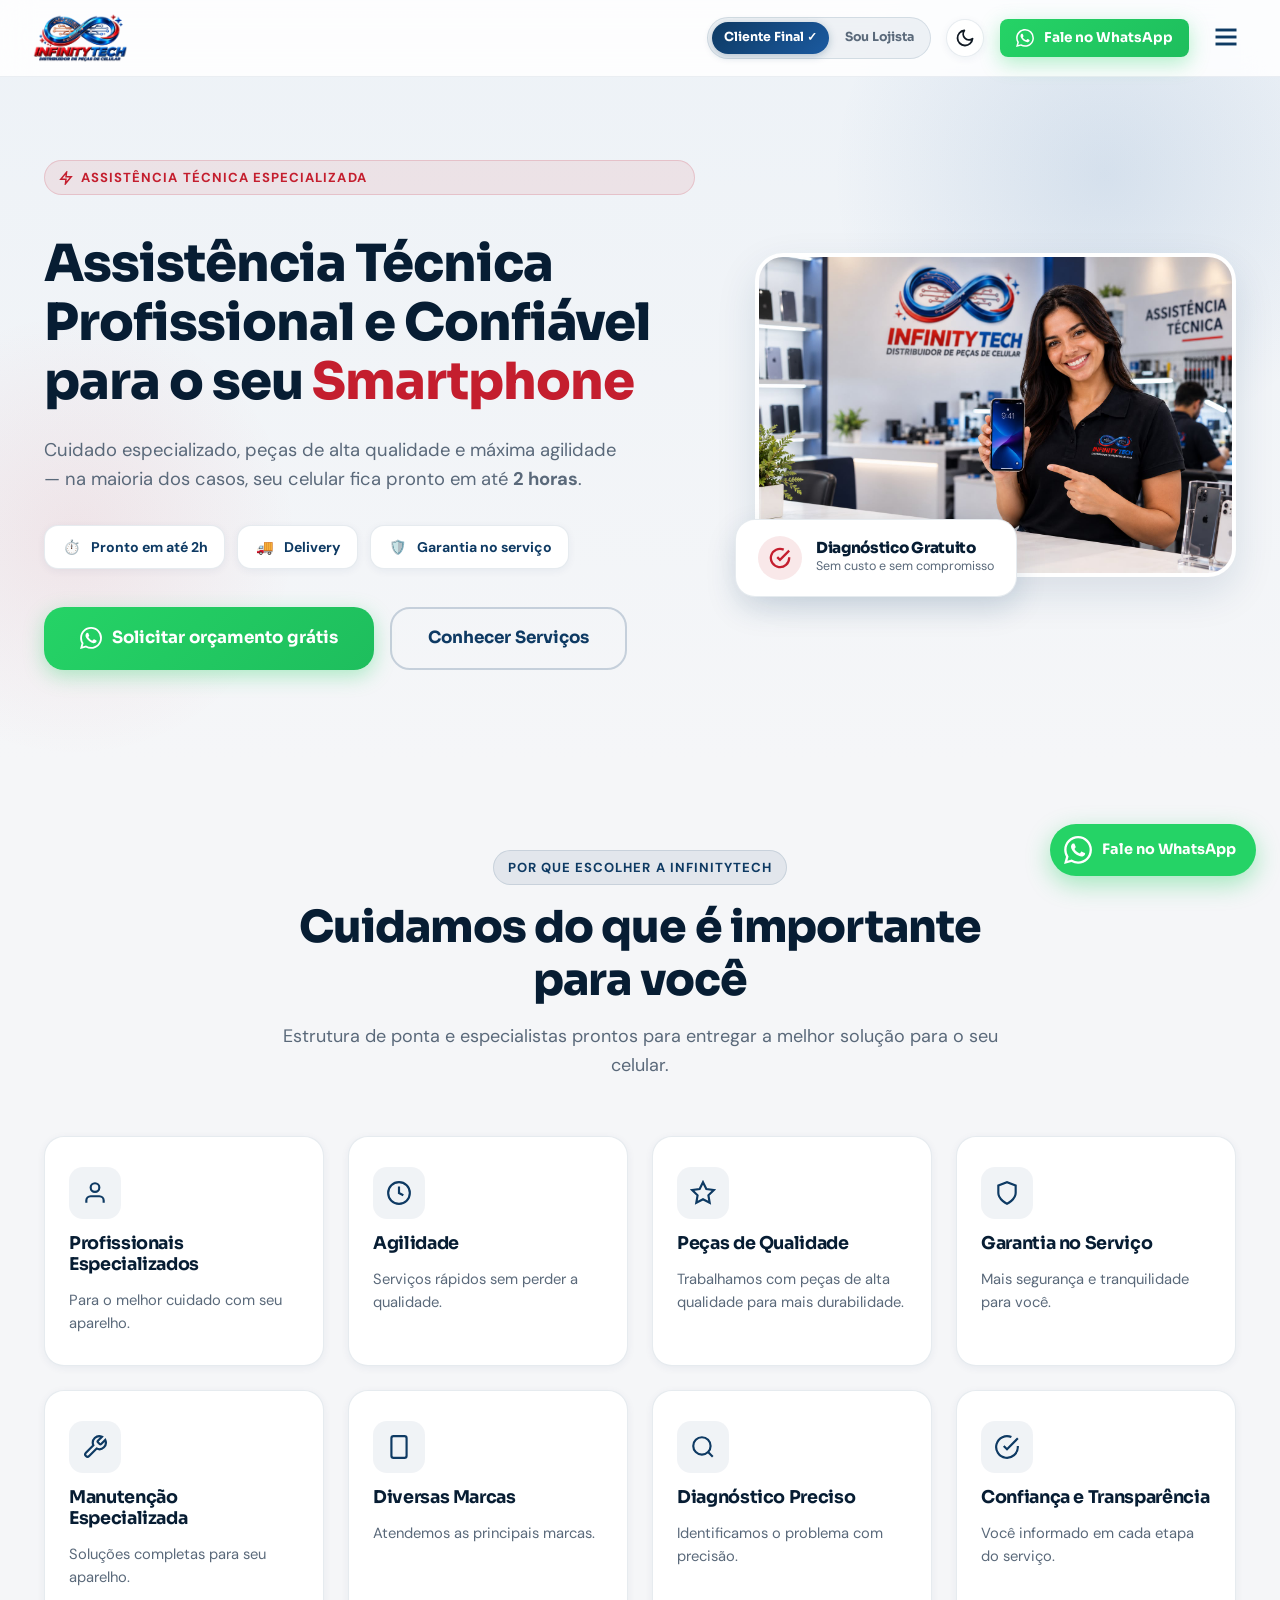
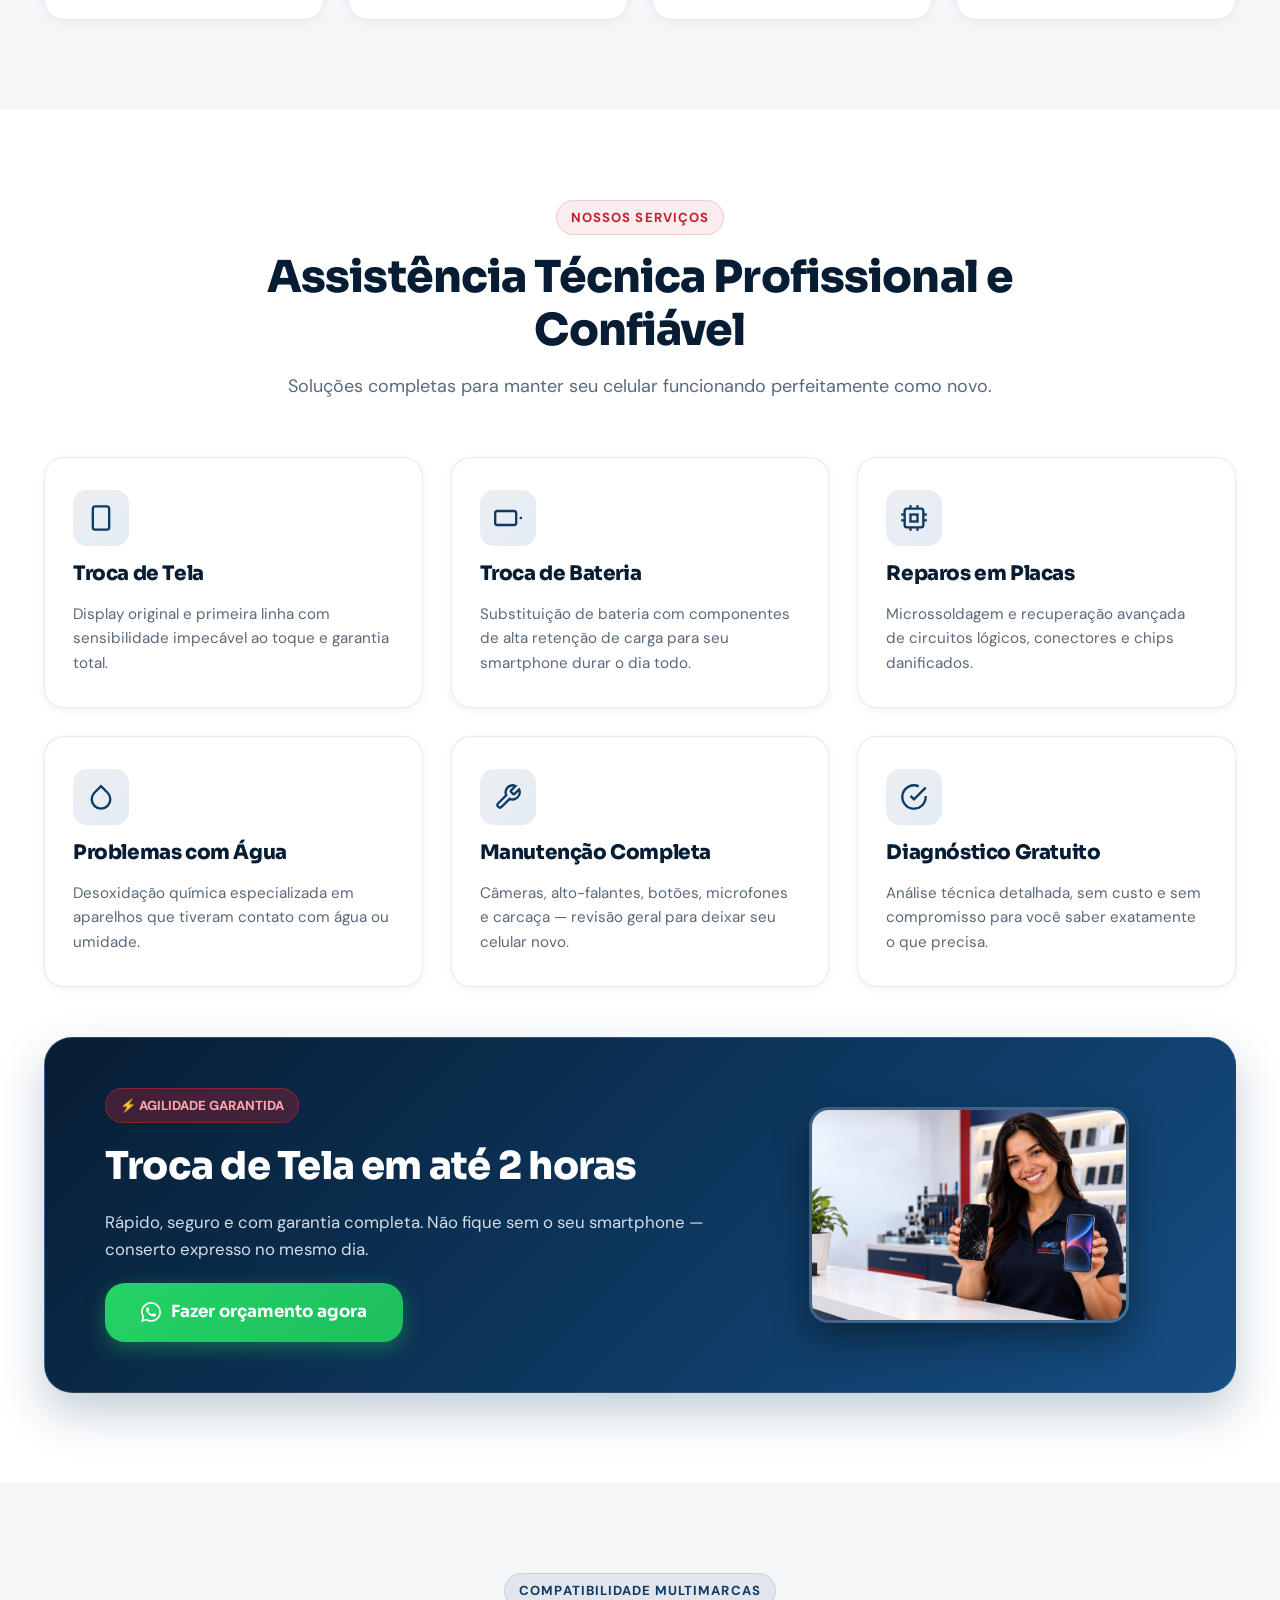
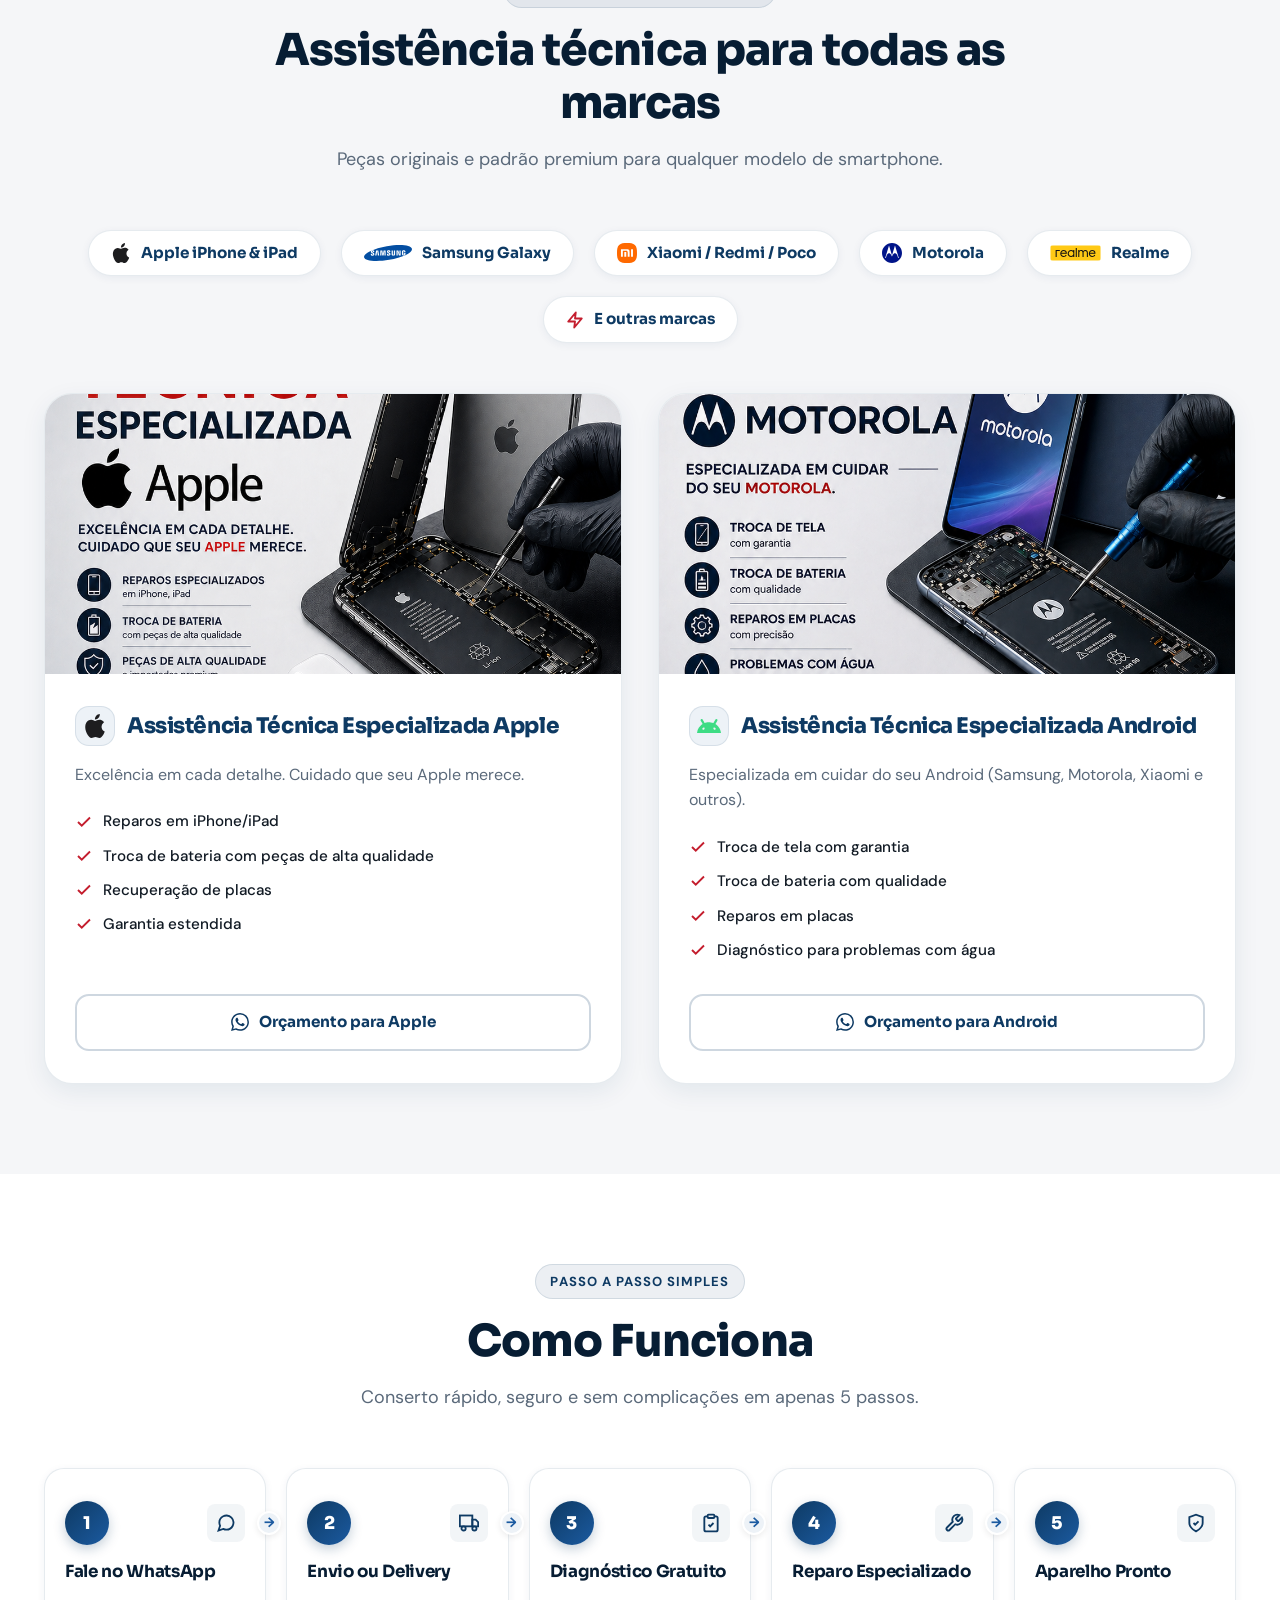
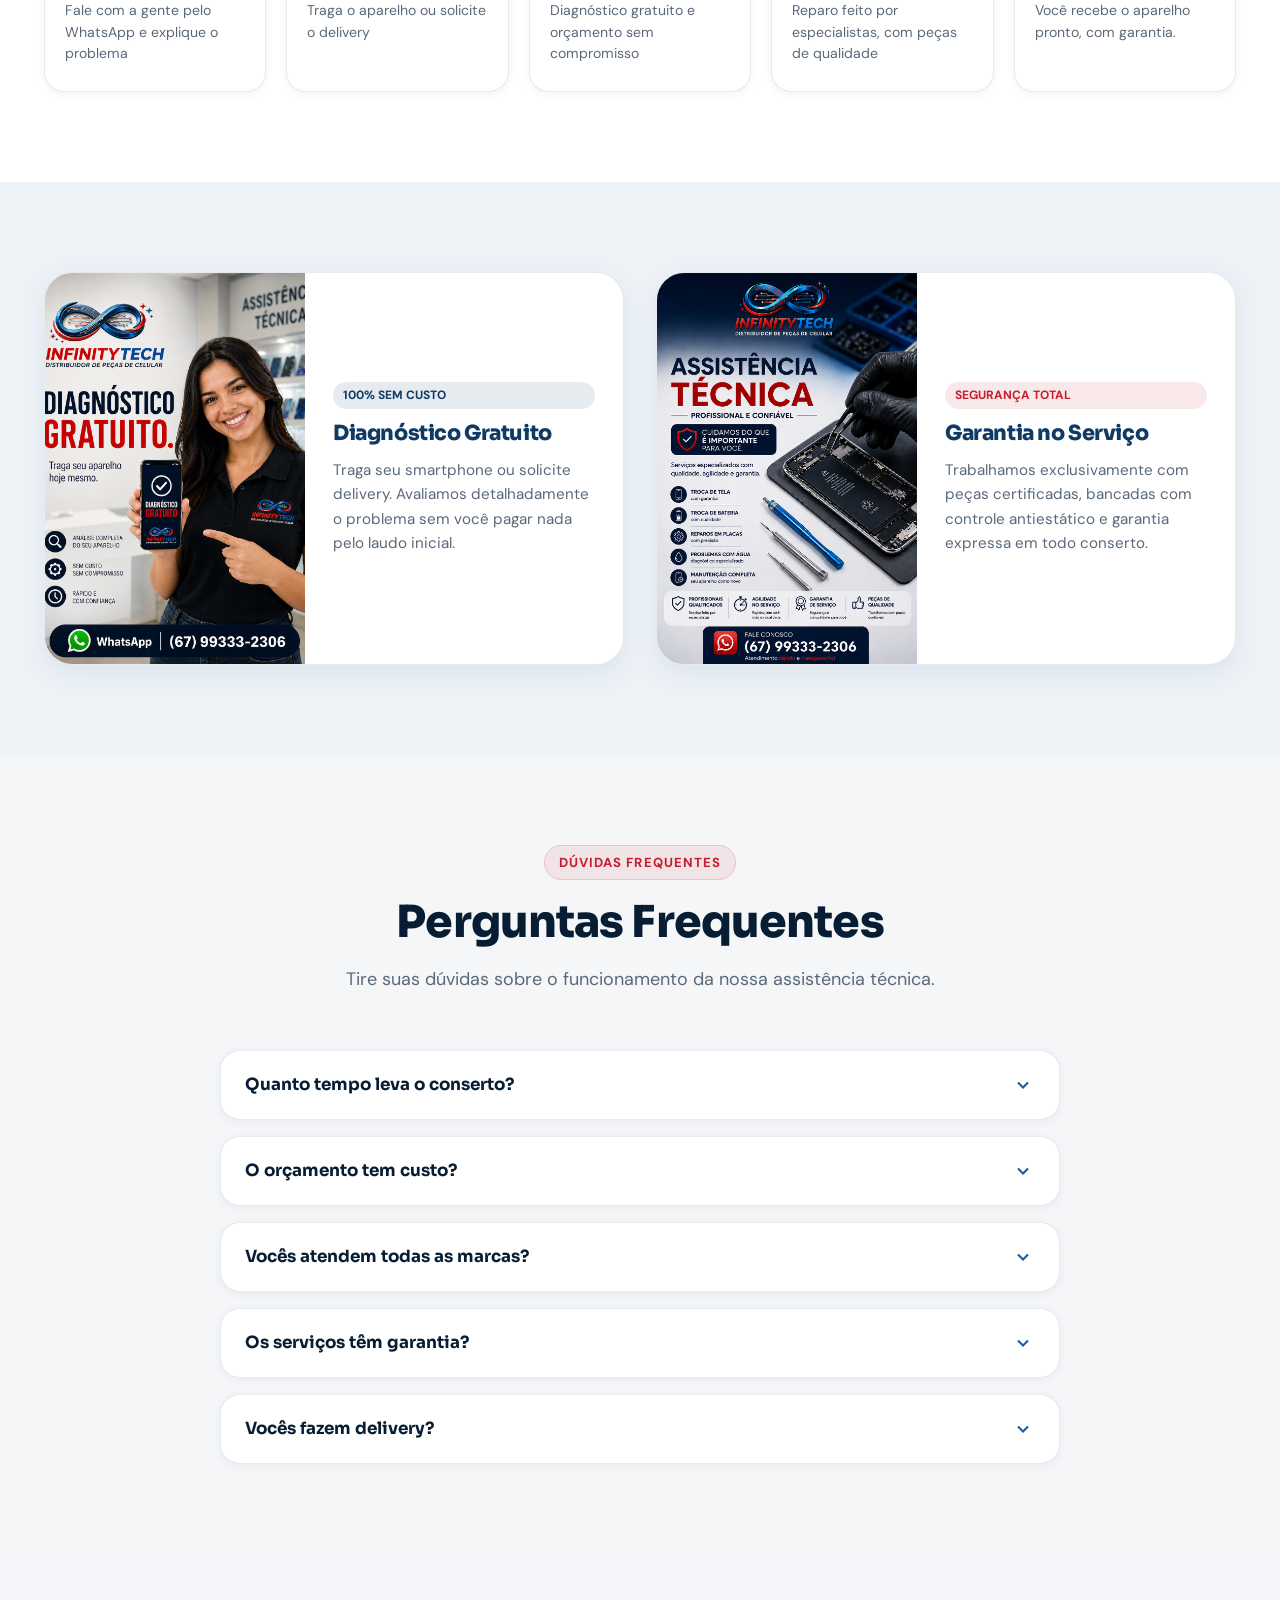
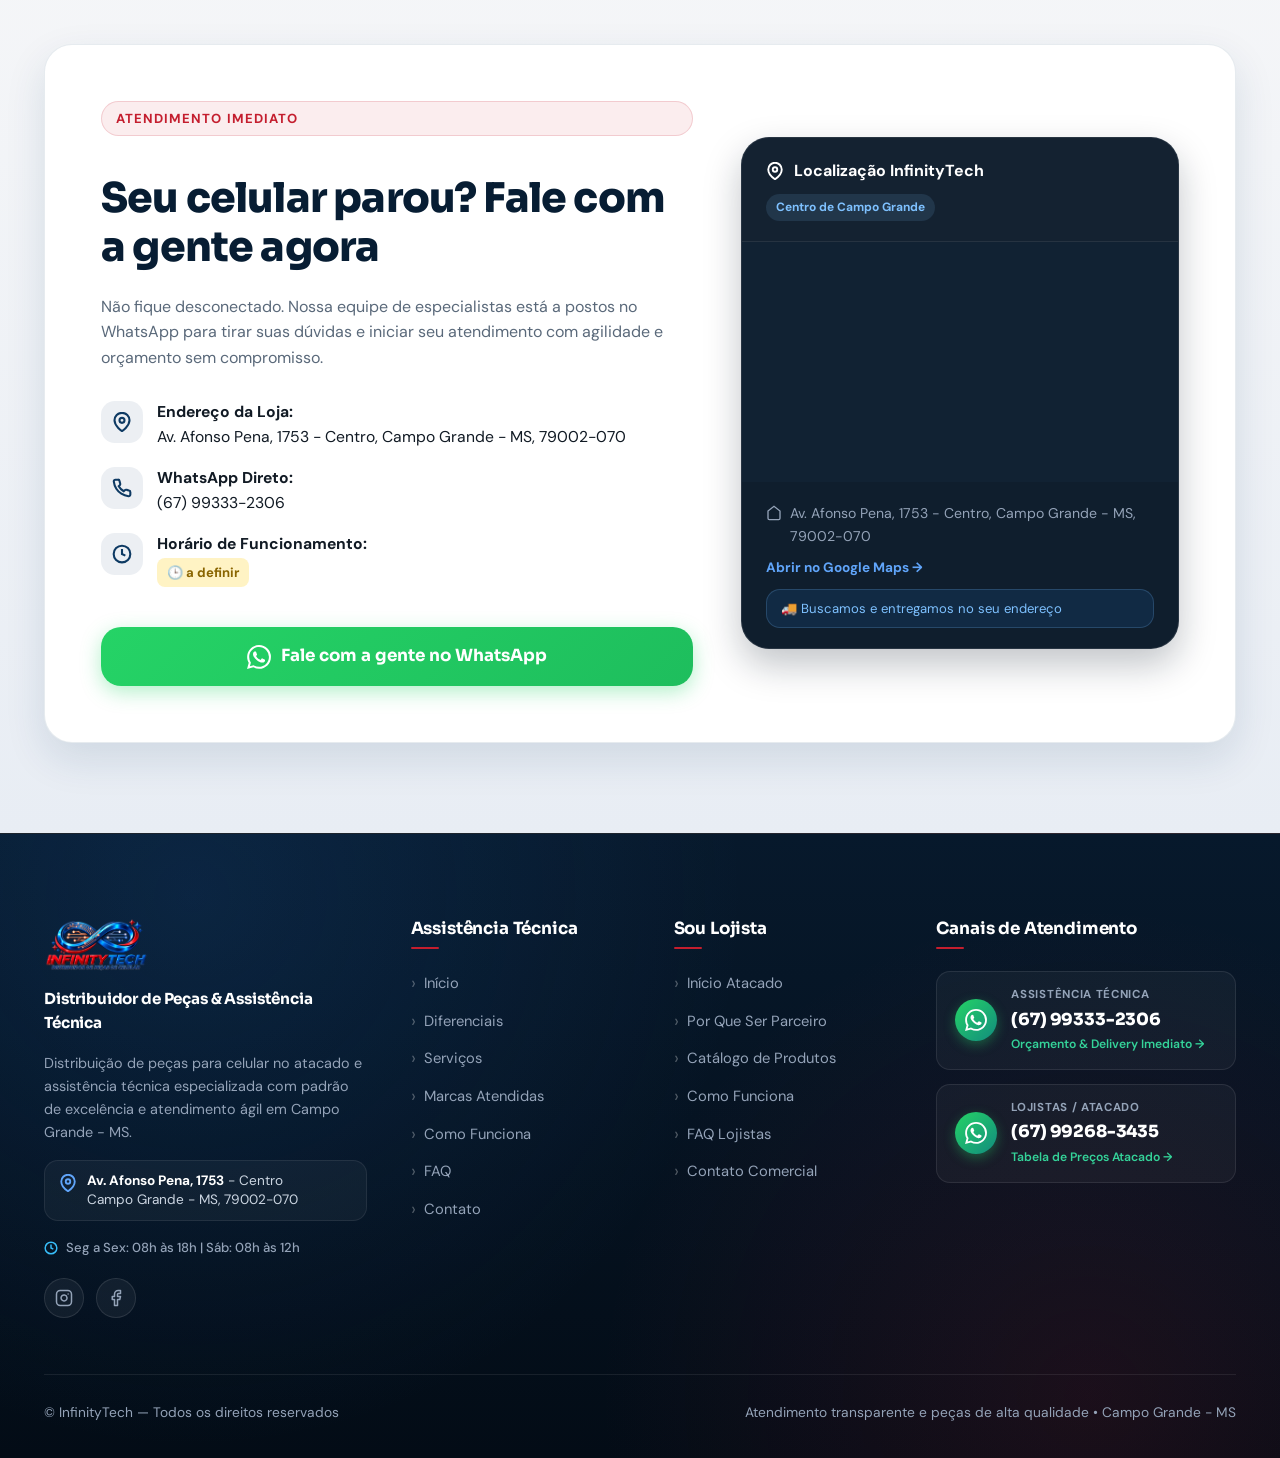
==== commit b75eb99e: "feat: reformulacao da trilha de lojistas para pecas no atacado, logos oficiais, dual theme e refinam" ====
--- a/assistencia-tecnica/index.html
+++ b/assistencia-tecnica/index.html
@@ -23,6 +23,15 @@
   <!-- CSS -->
   <link rel="stylesheet" href="../css/main.css" />
   <link rel="stylesheet" href="../css/assistencia.css" />
+
+  <!-- Anti-FOUC Theme Script -->
+  <script>
+    (function() {
+      var saved = localStorage.getItem('infinitytech-theme');
+      var theme = saved || 'light';
+      document.documentElement.setAttribute('data-theme', theme);
+    })();
+  </script>
 </head>
 <body>
 
@@ -56,9 +65,27 @@
           <a href="../lojistas/index.html" class="track-btn" title="Ir para área de Lojistas">Sou Lojista</a>
         </div>
 
+        <!-- Botão Alternador de Tema -->
+        <button class="theme-toggle" aria-label="Alternar tema claro/escuro" title="Alternar tema">
+          <svg class="icon-moon" viewBox="0 0 24 24" fill="none" stroke="currentColor" stroke-width="2.2" stroke-linecap="round" stroke-linejoin="round">
+            <path d="M21 12.79A9 9 0 1 1 11.21 3 7 7 0 0 0 21 12.79z"></path>
+          </svg>
+          <svg class="icon-sun" viewBox="0 0 24 24" fill="none" stroke="currentColor" stroke-width="2.2" stroke-linecap="round" stroke-linejoin="round">
+            <circle cx="12" cy="12" r="5"></circle>
+            <line x1="12" y1="1" x2="12" y2="3"></line>
+            <line x1="12" y1="21" x2="12" y2="23"></line>
+            <line x1="4.22" y1="4.22" x2="5.64" y2="5.64"></line>
+            <line x1="18.36" y1="18.36" x2="19.78" y2="19.78"></line>
+            <line x1="1" y1="12" x2="3" y2="12"></line>
+            <line x1="21" y1="12" x2="23" y2="12"></line>
+            <line x1="4.22" y1="19.78" x2="5.64" y2="18.36"></line>
+            <line x1="18.36" y1="5.64" x2="19.78" y2="4.22"></line>
+          </svg>
+        </button>
+
         <!-- Botão CTA WhatsApp -->
         <a href="https://wa.me/5567993332306?text=Ol%C3%A1%2C+gostaria+de+solicitar+um+or%C3%A7amento+para+o+meu+smartphone." target="_blank" rel="noopener noreferrer" class="btn btn-whatsapp btn-sm">
-          <svg width="18" height="18" viewBox="0 0 24 24" fill="currentColor"><path d="M17.472 14.382c-.301-.15-1.78-.878-2.056-.978-.276-.1-.476-.15-.676.15-.2.3-.776.978-.952 1.178-.176.2-.352.226-.653.075-1.39-.696-2.584-1.89-3.28-3.28-.15-.301-.026-.477.075-.653.1-.176.3-.352.45-.552.15-.2.2-.351.3-.576.1-.226.05-.426-.025-.576-.075-.15-.676-1.63-.927-2.23-.244-.585-.494-.506-.676-.515-.175-.01-.376-.01-.576-.01-.2 0-.526.075-.802.376-.276.3-1.053 1.028-1.053 2.508s1.078 2.908 1.228 3.109c.15.2 2.12 3.238 5.137 4.542.717.31 1.277.497 1.713.636.72.228 1.375.196 1.894.118.578-.088 1.78-.727 2.03-1.43.25-.702.25-1.303.175-1.43-.075-.127-.275-.202-.576-.352zM12.04 2C6.52 2 2.04 6.48 2.04 12c0 1.98.58 3.82 1.58 5.38L2 22l4.78-1.56A9.957 9.957 0 0 0 12.04 22c5.52 0 10-4.48 10-10s-4.48-10-10-10z"/></svg>
+          <svg width="18" height="18" viewBox="0 0 24 24" fill="currentColor"><path d="M17.472 14.382c-.297-.149-1.758-.867-2.03-.967-.273-.099-.471-.148-.67.15-.197.297-.767.966-.94 1.164-.173.199-.347.223-.644.075-.297-.15-1.255-.463-2.39-1.475-.883-.788-1.48-1.761-1.653-2.059-.173-.297-.018-.458.13-.606.134-.133.298-.347.446-.52.149-.174.198-.298.298-.497.099-.198.05-.371-.025-.52-.075-.149-.669-1.612-.916-2.207-.242-.579-.487-.5-.669-.51-.173-.008-.371-.01-.57-.01-.198 0-.52.074-.792.372-.272.297-1.04 1.016-1.04 2.479 0 1.462 1.065 2.875 1.213 3.074.149.198 2.096 3.2 5.077 4.487.709.306 1.262.489 1.694.625.712.227 1.36.195 1.871.118.571-.085 1.758-.719 2.006-1.413.248-.694.248-1.289.173-1.413-.074-.124-.272-.198-.57-.347m-5.421 7.403h-.004a9.87 9.87 0 01-5.031-1.378l-.361-.214-3.741.982.998-3.648-.235-.374a9.86 9.86 0 01-1.51-5.26c.001-5.45 4.436-9.884 9.888-9.884 2.64 0 5.122 1.03 6.988 2.898a9.825 9.825 0 012.893 6.994c-.003 5.45-4.437 9.884-9.885 9.884m8.413-18.297A11.815 11.815 0 0012.05 0C5.495 0 .16 5.335.157 11.892c0 2.096.547 4.142 1.588 5.945L.057 24l6.305-1.654a11.882 11.882 0 005.683 1.448h.005c6.554 0 11.89-5.335 11.893-11.893a11.821 11.821 0 00-3.48-8.413Z"/></svg>
           <span>Fale no WhatsApp</span>
         </a>
 
@@ -72,9 +99,15 @@
 
   <!-- Menu Mobile Drawer -->
   <div class="mobile-nav">
-    <div class="track-selector" style="margin-bottom: 12px; width: 100%; justify-content: center;">
-      <span class="track-btn active">Cliente Final ✓</span>
-      <a href="../lojistas/index.html" class="track-btn">Sou Lojista</a>
+    <div style="display: flex; align-items: center; justify-content: space-between; margin-bottom: 12px; gap: 8px;">
+      <div class="track-selector" style="flex: 1; justify-content: center;">
+        <span class="track-btn active">Cliente Final ✓</span>
+        <a href="../lojistas/index.html" class="track-btn">Sou Lojista</a>
+      </div>
+      <button class="theme-toggle" aria-label="Alternar tema claro/escuro" title="Alternar tema">
+        <svg class="icon-moon" viewBox="0 0 24 24" fill="none" stroke="currentColor" stroke-width="2.2" stroke-linecap="round" stroke-linejoin="round"><path d="M21 12.79A9 9 0 1 1 11.21 3 7 7 0 0 0 21 12.79z"></path></svg>
+        <svg class="icon-sun" viewBox="0 0 24 24" fill="none" stroke="currentColor" stroke-width="2.2" stroke-linecap="round" stroke-linejoin="round"><circle cx="12" cy="12" r="5"></circle><line x1="12" y1="1" x2="12" y2="3"></line><line x1="12" y1="21" x2="12" y2="23"></line><line x1="4.22" y1="4.22" x2="5.64" y2="5.64"></line><line x1="18.36" y1="18.36" x2="19.78" y2="19.78"></line><line x1="1" y1="12" x2="3" y2="12"></line><line x1="21" y1="12" x2="23" y2="12"></line><line x1="4.22" y1="19.78" x2="5.64" y2="18.36"></line><line x1="18.36" y1="5.64" x2="19.78" y2="4.22"></line></svg>
+      </button>
     </div>
     <ul class="mobile-nav-links">
       <li><a href="#hero">Início</a></li>
@@ -86,7 +119,8 @@
       <li><a href="#contato">Contato</a></li>
     </ul>
     <a href="https://wa.me/5567993332306?text=Ol%C3%A1%2C+gostaria+de+solicitar+um+or%C3%A7amento+para+o+meu+smartphone." target="_blank" rel="noopener noreferrer" class="btn btn-whatsapp btn-sm" style="width: 100%; margin-top: 10px;">
-      WhatsApp (67) 99333-2306
+      <svg width="18" height="18" viewBox="0 0 24 24" fill="currentColor"><path d="M17.472 14.382c-.297-.149-1.758-.867-2.03-.967-.273-.099-.471-.148-.67.15-.197.297-.767.966-.94 1.164-.173.199-.347.223-.644.075-.297-.15-1.255-.463-2.39-1.475-.883-.788-1.48-1.761-1.653-2.059-.173-.297-.018-.458.13-.606.134-.133.298-.347.446-.52.149-.174.198-.298.298-.497.099-.198.05-.371-.025-.52-.075-.149-.669-1.612-.916-2.207-.242-.579-.487-.5-.669-.51-.173-.008-.371-.01-.57-.01-.198 0-.52.074-.792.372-.272.297-1.04 1.016-1.04 2.479 0 1.462 1.065 2.875 1.213 3.074.149.198 2.096 3.2 5.077 4.487.709.306 1.262.489 1.694.625.712.227 1.36.195 1.871.118.571-.085 1.758-.719 2.006-1.413.248-.694.248-1.289.173-1.413-.074-.124-.272-.198-.57-.347m-5.421 7.403h-.004a9.87 9.87 0 01-5.031-1.378l-.361-.214-3.741.982.998-3.648-.235-.374a9.86 9.86 0 01-1.51-5.26c.001-5.45 4.436-9.884 9.888-9.884 2.64 0 5.122 1.03 6.988 2.898a9.825 9.825 0 012.893 6.994c-.003 5.45-4.437 9.884-9.885 9.884m8.413-18.297A11.815 11.815 0 0012.05 0C5.495 0 .16 5.335.157 11.892c0 2.096.547 4.142 1.588 5.945L.057 24l6.305-1.654a11.882 11.882 0 005.683 1.448h.005c6.554 0 11.89-5.335 11.893-11.893a11.821 11.821 0 00-3.48-8.413Z"/></svg>
+      <span>WhatsApp (67) 99333-2306</span>
     </a>
   </div>
 
@@ -120,7 +154,7 @@
             </div>
             <div class="hero-badge-item">
               <span class="hero-badge-icon">🚚</span>
-              <span>Delivery — buscamos e entregamos</span>
+              <span>Delivery</span>
             </div>
             <div class="hero-badge-item">
               <span class="hero-badge-icon">🛡️</span>
@@ -131,7 +165,7 @@
           <!-- CTA Primário -->
           <div style="display: flex; gap: 16px; flex-wrap: wrap; margin-top: 8px;">
             <a href="https://wa.me/5567993332306" target="_blank" rel="noopener noreferrer" class="btn btn-whatsapp btn-lg">
-              <svg width="22" height="22" viewBox="0 0 24 24" fill="currentColor"><path d="M17.472 14.382c-.301-.15-1.78-.878-2.056-.978-.276-.1-.476-.15-.676.15-.2.3-.776.978-.952 1.178-.176.2-.352.226-.653.075-1.39-.696-2.584-1.89-3.28-3.28-.15-.301-.026-.477.075-.653.1-.176.3-.352.45-.552.15-.2.2-.351.3-.576.1-.226.05-.426-.025-.576-.075-.15-.676-1.63-.927-2.23-.244-.585-.494-.506-.676-.515-.175-.01-.376-.01-.576-.01-.2 0-.526.075-.802.376-.276.3-1.053 1.028-1.053 2.508s1.078 2.908 1.228 3.109c.15.2 2.12 3.238 5.137 4.542.717.31 1.277.497 1.713.636.72.228 1.375.196 1.894.118.578-.088 1.78-.727 2.03-1.43.25-.702.25-1.303.175-1.43-.075-.127-.275-.202-.576-.352zM12.04 2C6.52 2 2.04 6.48 2.04 12c0 1.98.58 3.82 1.58 5.38L2 22l4.78-1.56A9.957 9.957 0 0 0 12.04 22c5.52 0 10-4.48 10-10s-4.48-10-10-10z"/></svg>
+              <svg width="22" height="22" viewBox="0 0 24 24" fill="currentColor"><path d="M17.472 14.382c-.297-.149-1.758-.867-2.03-.967-.273-.099-.471-.148-.67.15-.197.297-.767.966-.94 1.164-.173.199-.347.223-.644.075-.297-.15-1.255-.463-2.39-1.475-.883-.788-1.48-1.761-1.653-2.059-.173-.297-.018-.458.13-.606.134-.133.298-.347.446-.52.149-.174.198-.298.298-.497.099-.198.05-.371-.025-.52-.075-.149-.669-1.612-.916-2.207-.242-.579-.487-.5-.669-.51-.173-.008-.371-.01-.57-.01-.198 0-.52.074-.792.372-.272.297-1.04 1.016-1.04 2.479 0 1.462 1.065 2.875 1.213 3.074.149.198 2.096 3.2 5.077 4.487.709.306 1.262.489 1.694.625.712.227 1.36.195 1.871.118.571-.085 1.758-.719 2.006-1.413.248-.694.248-1.289.173-1.413-.074-.124-.272-.198-.57-.347m-5.421 7.403h-.004a9.87 9.87 0 01-5.031-1.378l-.361-.214-3.741.982.998-3.648-.235-.374a9.86 9.86 0 01-1.51-5.26c.001-5.45 4.436-9.884 9.888-9.884 2.64 0 5.122 1.03 6.988 2.898a9.825 9.825 0 012.893 6.994c-.003 5.45-4.437 9.884-9.885 9.884m8.413-18.297A11.815 11.815 0 0012.05 0C5.495 0 .16 5.335.157 11.892c0 2.096.547 4.142 1.588 5.945L.057 24l6.305-1.654a11.882 11.882 0 005.683 1.448h.005c6.554 0 11.89-5.335 11.893-11.893a11.821 11.821 0 00-3.48-8.413Z"/></svg>
               <span>Solicitar orçamento grátis</span>
             </a>
             <a href="#servicos" class="btn btn-outline btn-lg">
@@ -143,7 +177,7 @@
         <!-- Mídia do Hero (Foto Oficial) -->
         <div class="hero-b2c-media reveal reveal-delay-1">
           <div class="hero-image-card">
-            <img src="../img/1584E782-EF9F-4393-B773-A3A333E2E89A.PNG" alt="Atendimento InfinityTech Assistência Técnica Especializada" />
+            <img src="../img/assistecnica.jpeg" alt="Atendimento InfinityTech Assistência Técnica Especializada" />
           </div>
 
           <!-- Card Flutuante -->
@@ -252,7 +286,7 @@
   <!-- ==========================================================================
        SERVIÇOS DE ASSISTÊNCIA + BANNER DESTAQUE
        ========================================================================== -->
-  <section id="servicos" class="section" style="background: #FFFFFF;">
+  <section id="servicos" class="section" style="background: var(--bg-card);">
     <div class="container">
       <div class="section-title-wrap reveal">
         <span class="section-tag tag-accent">Nossos Serviços</span>
@@ -326,7 +360,7 @@
             <p class="service-banner-desc">Rápido, seguro e com garantia completa. Não fique sem o seu smartphone — conserto expresso no mesmo dia.</p>
             <div>
               <a href="https://wa.me/5567993332306?text=Ol%C3%A1%2C+preciso+trocar+a+tela+do+meu+celular+com+urg%C3%AAncia." target="_blank" rel="noopener noreferrer" class="btn btn-whatsapp btn-lg">
-                <svg width="20" height="20" viewBox="0 0 24 24" fill="currentColor"><path d="M17.472 14.382c-.301-.15-1.78-.878-2.056-.978-.276-.1-.476-.15-.676.15-.2.3-.776.978-.952 1.178-.176.2-.352.226-.653.075-1.39-.696-2.584-1.89-3.28-3.28-.15-.301-.026-.477.075-.653.1-.176.3-.352.45-.552.15-.2.2-.351.3-.576.1-.226.05-.426-.025-.576-.075-.15-.676-1.63-.927-2.23-.244-.585-.494-.506-.676-.515-.175-.01-.376-.01-.576-.01-.2 0-.526.075-.802.376-.276.3-1.053 1.028-1.053 2.508s1.078 2.908 1.228 3.109c.15.2 2.12 3.238 5.137 4.542.717.31 1.277.497 1.713.636.72.228 1.375.196 1.894.118.578-.088 1.78-.727 2.03-1.43.25-.702.25-1.303.175-1.43-.075-.127-.275-.202-.576-.352zM12.04 2C6.52 2 2.04 6.48 2.04 12c0 1.98.58 3.82 1.58 5.38L2 22l4.78-1.56A9.957 9.957 0 0 0 12.04 22c5.52 0 10-4.48 10-10s-4.48-10-10-10z"/></svg>
+                <svg width="20" height="20" viewBox="0 0 24 24" fill="currentColor"><path d="M17.472 14.382c-.297-.149-1.758-.867-2.03-.967-.273-.099-.471-.148-.67.15-.197.297-.767.966-.94 1.164-.173.199-.347.223-.644.075-.297-.15-1.255-.463-2.39-1.475-.883-.788-1.48-1.761-1.653-2.059-.173-.297-.018-.458.13-.606.134-.133.298-.347.446-.52.149-.174.198-.298.298-.497.099-.198.05-.371-.025-.52-.075-.149-.669-1.612-.916-2.207-.242-.579-.487-.5-.669-.51-.173-.008-.371-.01-.57-.01-.198 0-.52.074-.792.372-.272.297-1.04 1.016-1.04 2.479 0 1.462 1.065 2.875 1.213 3.074.149.198 2.096 3.2 5.077 4.487.709.306 1.262.489 1.694.625.712.227 1.36.195 1.871.118.571-.085 1.758-.719 2.006-1.413.248-.694.248-1.289.173-1.413-.074-.124-.272-.198-.57-.347m-5.421 7.403h-.004a9.87 9.87 0 01-5.031-1.378l-.361-.214-3.741.982.998-3.648-.235-.374a9.86 9.86 0 01-1.51-5.26c.001-5.45 4.436-9.884 9.888-9.884 2.64 0 5.122 1.03 6.988 2.898a9.825 9.825 0 012.893 6.994c-.003 5.45-4.437 9.884-9.885 9.884m8.413-18.297A11.815 11.815 0 0012.05 0C5.495 0 .16 5.335.157 11.892c0 2.096.547 4.142 1.588 5.945L.057 24l6.305-1.654a11.882 11.882 0 005.683 1.448h.005c6.554 0 11.89-5.335 11.893-11.893a11.821 11.821 0 00-3.48-8.413Z"/></svg>
                 <span>Fazer orçamento agora</span>
               </a>
             </div>
@@ -334,7 +368,7 @@
 
           <div class="service-banner-media">
             <div class="service-banner-img-wrap">
-              <img src="../img/E9CA04BF-5681-4E59-8BE8-D092EEB95688.PNG" alt="Troca de Tela em até 2 horas na InfinityTech" />
+              <img src="../img/trocadetela.jpeg" alt="Troca de Tela em até 2 horas na InfinityTech" />
             </div>
           </div>
         </div>
@@ -356,12 +390,32 @@
 
       <!-- Marquee de Pílulas de Marcas -->
       <div class="brands-marquee reveal">
-        <span class="brand-pill">🍎 Apple iPhone & iPad</span>
-        <span class="brand-pill">📱 Samsung Galaxy</span>
-        <span class="brand-pill">🟠 Xiaomi / Redmi / Poco</span>
-        <span class="brand-pill">🔵 Motorola</span>
-        <span class="brand-pill">🟡 Realme</span>
-        <span class="brand-pill">⚡ E outras marcas</span>
+        <span class="brand-pill">
+          <img src="../img/brand-apple.svg" alt="Apple" class="brand-pill-logo" />
+          <span>Apple iPhone & iPad</span>
+        </span>
+        <span class="brand-pill">
+          <img src="../img/brand-samsung.svg" alt="Samsung" class="brand-pill-logo logo-samsung" />
+          <span>Samsung Galaxy</span>
+        </span>
+        <span class="brand-pill">
+          <img src="../img/brand-xiaomi.svg" alt="Xiaomi" class="brand-pill-logo" />
+          <span>Xiaomi / Redmi / Poco</span>
+        </span>
+        <span class="brand-pill">
+          <img src="../img/brand-motorola.svg" alt="Motorola" class="brand-pill-logo" />
+          <span>Motorola</span>
+        </span>
+        <span class="brand-pill">
+          <img src="../img/brand-realme.svg" alt="Realme" class="brand-pill-logo logo-realme" />
+          <span>Realme</span>
+        </span>
+        <span class="brand-pill">
+          <span class="brand-pill-icon">
+            <svg width="18" height="18" viewBox="0 0 24 24" fill="none" stroke="currentColor" stroke-width="2.5" stroke-linecap="round" stroke-linejoin="round"><path d="M13 2L3 14h9l-1 8 10-12h-9l1-8z"/></svg>
+          </span>
+          <span>E outras marcas</span>
+        </span>
       </div>
 
       <!-- 2 Cards Grandes de Destaque com Artes Oficiais -->
@@ -374,7 +428,9 @@
           </div>
           <div class="brand-card-body">
             <div class="brand-card-header">
-              <span class="brand-card-icon">🍎</span>
+              <span class="brand-card-icon">
+                <img src="../img/brand-apple.svg" alt="Apple" />
+              </span>
               <h3>Assistência Técnica Especializada Apple</h3>
             </div>
             <p class="brand-card-desc">
@@ -399,23 +455,26 @@
               </li>
             </ul>
             <a href="https://wa.me/5567993332306?text=Ol%C3%A1%2C+preciso+de+assist%C3%AAncia+especializada+para+meu+aparelho+Apple." target="_blank" rel="noopener noreferrer" class="btn btn-outline" style="margin-top: auto;">
-              Orçamento para Apple
+              <svg width="18" height="18" viewBox="0 0 24 24" fill="currentColor"><path d="M17.472 14.382c-.297-.149-1.758-.867-2.03-.967-.273-.099-.471-.148-.67.15-.197.297-.767.966-.94 1.164-.173.199-.347.223-.644.075-.297-.15-1.255-.463-2.39-1.475-.883-.788-1.48-1.761-1.653-2.059-.173-.297-.018-.458.13-.606.134-.133.298-.347.446-.52.149-.174.198-.298.298-.497.099-.198.05-.371-.025-.52-.075-.149-.669-1.612-.916-2.207-.242-.579-.487-.5-.669-.51-.173-.008-.371-.01-.57-.01-.198 0-.52.074-.792.372-.272.297-1.04 1.016-1.04 2.479 0 1.462 1.065 2.875 1.213 3.074.149.198 2.096 3.2 5.077 4.487.709.306 1.262.489 1.694.625.712.227 1.36.195 1.871.118.571-.085 1.758-.719 2.006-1.413.248-.694.248-1.289.173-1.413-.074-.124-.272-.198-.57-.347m-5.421 7.403h-.004a9.87 9.87 0 01-5.031-1.378l-.361-.214-3.741.982.998-3.648-.235-.374a9.86 9.86 0 01-1.51-5.26c.001-5.45 4.436-9.884 9.888-9.884 2.64 0 5.122 1.03 6.988 2.898a9.825 9.825 0 012.893 6.994c-.003 5.45-4.437 9.884-9.885 9.884m8.413-18.297A11.815 11.815 0 0012.05 0C5.495 0 .16 5.335.157 11.892c0 2.096.547 4.142 1.588 5.945L.057 24l6.305-1.654a11.882 11.882 0 005.683 1.448h.005c6.554 0 11.89-5.335 11.893-11.893a11.821 11.821 0 00-3.48-8.413Z"/></svg>
+              <span>Orçamento para Apple</span>
             </a>
           </div>
         </div>
 
-        <!-- Card Motorola -->
+        <!-- Card Android -->
         <div class="brand-card-featured reveal reveal-delay-1">
           <div class="brand-card-image">
-            <img src="../img/CEEB7782-9101-4D9C-9A65-C28B91A08DD9.PNG" alt="Assistência Técnica Especializada Motorola" />
+            <img src="../img/CEEB7782-9101-4D9C-9A65-C28B91A08DD9.PNG" alt="Assistência Técnica Especializada Android" />
           </div>
           <div class="brand-card-body">
             <div class="brand-card-header">
-              <span class="brand-card-icon">📱</span>
-              <h3>Assistência Técnica Especializada Motorola</h3>
+              <span class="brand-card-icon">
+                <img src="../img/brand-android.svg" alt="Android" />
+              </span>
+              <h3>Assistência Técnica Especializada Android</h3>
             </div>
             <p class="brand-card-desc">
-              Especializada em cuidar do seu Motorola.
+              Especializada em cuidar do seu Android (Samsung, Motorola, Xiaomi e outros).
             </p>
             <ul class="brand-card-list">
               <li>
@@ -435,8 +494,9 @@
                 Diagnóstico para problemas com água
               </li>
             </ul>
-            <a href="https://wa.me/5567993332306?text=Ol%C3%A1%2C+preciso+de+assist%C3%AAncia+para+meu+aparelho+Motorola." target="_blank" rel="noopener noreferrer" class="btn btn-outline" style="margin-top: auto;">
-              Orçamento para Motorola
+            <a href="https://wa.me/5567993332306?text=Ol%C3%A1%2C+preciso+de+assist%C3%AAncia+para+meu+aparelho+Android." target="_blank" rel="noopener noreferrer" class="btn btn-outline" style="margin-top: auto;">
+              <svg width="18" height="18" viewBox="0 0 24 24" fill="currentColor"><path d="M17.472 14.382c-.297-.149-1.758-.867-2.03-.967-.273-.099-.471-.148-.67.15-.197.297-.767.966-.94 1.164-.173.199-.347.223-.644.075-.297-.15-1.255-.463-2.39-1.475-.883-.788-1.48-1.761-1.653-2.059-.173-.297-.018-.458.13-.606.134-.133.298-.347.446-.52.149-.174.198-.298.298-.497.099-.198.05-.371-.025-.52-.075-.149-.669-1.612-.916-2.207-.242-.579-.487-.5-.669-.51-.173-.008-.371-.01-.57-.01-.198 0-.52.074-.792.372-.272.297-1.04 1.016-1.04 2.479 0 1.462 1.065 2.875 1.213 3.074.149.198 2.096 3.2 5.077 4.487.709.306 1.262.489 1.694.625.712.227 1.36.195 1.871.118.571-.085 1.758-.719 2.006-1.413.248-.694.248-1.289.173-1.413-.074-.124-.272-.198-.57-.347m-5.421 7.403h-.004a9.87 9.87 0 01-5.031-1.378l-.361-.214-3.741.982.998-3.648-.235-.374a9.86 9.86 0 01-1.51-5.26c.001-5.45 4.436-9.884 9.888-9.884 2.64 0 5.122 1.03 6.988 2.898a9.825 9.825 0 012.893 6.994c-.003 5.45-4.437 9.884-9.885 9.884m8.413-18.297A11.815 11.815 0 0012.05 0C5.495 0 .16 5.335.157 11.892c0 2.096.547 4.142 1.588 5.945L.057 24l6.305-1.654a11.882 11.882 0 005.683 1.448h.005c6.554 0 11.89-5.335 11.893-11.893a11.821 11.821 0 00-3.48-8.413Z"/></svg>
+              <span>Orçamento para Android</span>
             </a>
           </div>
         </div>
@@ -448,7 +508,7 @@
   <!-- ==========================================================================
        COMO FUNCIONA (STEPPER HORIZONTAL 5 PASSOS)
        ========================================================================== -->
-  <section id="como-funciona" class="section" style="background: #FFFFFF;">
+  <section id="como-funciona" class="section" style="background: var(--bg-card);">
     <div class="container">
       <div class="section-title-wrap reveal">
         <span class="section-tag">Passo a Passo Simples</span>
@@ -523,7 +583,7 @@
   <!-- ==========================================================================
        SELOS DE CONFIANÇA / PROVA INSTITUCIONAL
        ========================================================================== -->
-  <section class="section" style="background: #EDF2F7;">
+  <section class="section" style="background: var(--bg-soft);">
     <div class="container">
       <div class="trust-badges-grid">
         
@@ -680,7 +740,7 @@
 
           <div class="contact-cta-wrap">
             <a href="https://wa.me/5567993332306" target="_blank" rel="noopener noreferrer" class="btn btn-whatsapp btn-lg">
-              <svg width="24" height="24" viewBox="0 0 24 24" fill="currentColor"><path d="M17.472 14.382c-.301-.15-1.78-.878-2.056-.978-.276-.1-.476-.15-.676.15-.2.3-.776.978-.952 1.178-.176.2-.352.226-.653.075-1.39-.696-2.584-1.89-3.28-3.28-.15-.301-.026-.477.075-.653.1-.176.3-.352.45-.552.15-.2.2-.351.3-.576.1-.226.05-.426-.025-.576-.075-.15-.676-1.63-.927-2.23-.244-.585-.494-.506-.676-.515-.175-.01-.376-.01-.576-.01-.2 0-.526.075-.802.376-.276.3-1.053 1.028-1.053 2.508s1.078 2.908 1.228 3.109c.15.2 2.12 3.238 5.137 4.542.717.31 1.277.497 1.713.636.72.228 1.375.196 1.894.118.578-.088 1.78-.727 2.03-1.43.25-.702.25-1.303.175-1.43-.075-.127-.275-.202-.576-.352zM12.04 2C6.52 2 2.04 6.48 2.04 12c0 1.98.58 3.82 1.58 5.38L2 22l4.78-1.56A9.957 9.957 0 0 0 12.04 22c5.52 0 10-4.48 10-10s-4.48-10-10-10z"/></svg>
+              <svg width="24" height="24" viewBox="0 0 24 24" fill="currentColor"><path d="M17.472 14.382c-.297-.149-1.758-.867-2.03-.967-.273-.099-.471-.148-.67.15-.197.297-.767.966-.94 1.164-.173.199-.347.223-.644.075-.297-.15-1.255-.463-2.39-1.475-.883-.788-1.48-1.761-1.653-2.059-.173-.297-.018-.458.13-.606.134-.133.298-.347.446-.52.149-.174.198-.298.298-.497.099-.198.05-.371-.025-.52-.075-.149-.669-1.612-.916-2.207-.242-.579-.487-.5-.669-.51-.173-.008-.371-.01-.57-.01-.198 0-.52.074-.792.372-.272.297-1.04 1.016-1.04 2.479 0 1.462 1.065 2.875 1.213 3.074.149.198 2.096 3.2 5.077 4.487.709.306 1.262.489 1.694.625.712.227 1.36.195 1.871.118.571-.085 1.758-.719 2.006-1.413.248-.694.248-1.289.173-1.413-.074-.124-.272-.198-.57-.347m-5.421 7.403h-.004a9.87 9.87 0 01-5.031-1.378l-.361-.214-3.741.982.998-3.648-.235-.374a9.86 9.86 0 01-1.51-5.26c.001-5.45 4.436-9.884 9.888-9.884 2.64 0 5.122 1.03 6.988 2.898a9.825 9.825 0 012.893 6.994c-.003 5.45-4.437 9.884-9.885 9.884m8.413-18.297A11.815 11.815 0 0012.05 0C5.495 0 .16 5.335.157 11.892c0 2.096.547 4.142 1.588 5.945L.057 24l6.305-1.654a11.882 11.882 0 005.683 1.448h.005c6.554 0 11.89-5.335 11.893-11.893a11.821 11.821 0 00-3.48-8.413Z"/></svg>
               <span>Fale com a gente no WhatsApp</span>
             </a>
           </div>
@@ -738,19 +798,26 @@
           <a href="../index.html">
             <img src="../img/logo.png" alt="InfinityTech Distribuidor de Peças de Celular" class="footer-logo" />
           </a>
-          <div class="footer-slogan">Distribuidor de Peças de Celular</div>
+          <div class="footer-slogan">Distribuidor de Peças & Assistência Técnica</div>
           <p class="footer-desc">
-            Distribuição de peças e acessórios no atacado e assistência técnica especializada com peças de qualidade e atendimento ágil.
+            Distribuição de peças para celular no atacado e assistência técnica especializada com padrão de excelência e atendimento ágil em Campo Grande - MS.
           </p>
-          <div class="footer-address-info" style="font-size: 0.85rem; color: #CBD5E1; display: flex; align-items: flex-start; gap: 8px; line-height: 1.4;">
-            <svg width="16" height="16" viewBox="0 0 24 24" fill="none" stroke="#60A5FA" stroke-width="2.5" style="flex-shrink: 0; margin-top: 2px;"><path d="M21 10c0 7-9 13-9 13s-9-6-9-13a9 9 0 0 1 18 0z"></path><circle cx="12" cy="10" r="3"></circle></svg>
-            <span>Av. Afonso Pena, 1753 - Centro<br />Campo Grande - MS, 79002-070</span>
+          <a href="https://maps.google.com/?q=Av.+Afonso+Pena,+1753+-+Centro,+Campo+Grande+-+MS,+79002-070" target="_blank" rel="noopener noreferrer" class="footer-address-info" title="Abrir localização no Google Maps">
+            <svg width="18" height="18" viewBox="0 0 24 24" fill="none" stroke="currentColor" stroke-width="2.5"><path d="M21 10c0 7-9 13-9 13s-9-6-9-13a9 9 0 0 1 18 0z"></path><circle cx="12" cy="10" r="3"></circle></svg>
+            <div>
+              <strong style="color: #FFFFFF;">Av. Afonso Pena, 1753</strong> - Centro<br />
+              <span>Campo Grande - MS, 79002-070</span>
+            </div>
+          </a>
+          <div class="footer-hours-info">
+            <svg width="14" height="14" viewBox="0 0 24 24" fill="none" stroke="currentColor" stroke-width="2.5"><circle cx="12" cy="12" r="10"></circle><polyline points="12 6 12 12 16 14"></polyline></svg>
+            <span>Seg a Sex: 08h às 18h | Sáb: 08h às 12h</span>
           </div>
           <div class="footer-socials">
-            <a href="#" class="footer-social-link" title="Instagram InfinityTech" aria-label="Instagram">
+            <a href="https://instagram.com" target="_blank" rel="noopener noreferrer" class="footer-social-link" title="Siga a InfinityTech no Instagram" aria-label="Instagram">
               <svg width="18" height="18" viewBox="0 0 24 24" fill="none" stroke="currentColor" stroke-width="2" stroke-linecap="round" stroke-linejoin="round"><rect x="2" y="2" width="20" height="20" rx="5" ry="5"></rect><path d="M16 11.37A4 4 0 1 1 12.63 8 4 4 0 0 1 16 11.37z"></path><line x1="17.5" y1="6.5" x2="17.51" y2="6.5"></line></svg>
             </a>
-            <a href="#" class="footer-social-link" title="Facebook InfinityTech" aria-label="Facebook">
+            <a href="https://facebook.com" target="_blank" rel="noopener noreferrer" class="footer-social-link" title="Siga a InfinityTech no Facebook" aria-label="Facebook">
               <svg width="18" height="18" viewBox="0 0 24 24" fill="none" stroke="currentColor" stroke-width="2" stroke-linecap="round" stroke-linejoin="round"><path d="M18 2h-3a5 5 0 0 0-5 5v3H7v4h3v8h4v-8h3l1-4h-4V7a1 1 0 0 1 1-1h3z"></path></svg>
             </a>
           </div>
@@ -787,23 +854,25 @@
         <div>
           <h4 class="footer-heading">Canais de Atendimento</h4>
           <div class="footer-contacts">
-            <a href="https://wa.me/5567993332306" target="_blank" rel="noopener noreferrer" class="footer-contact-card">
+            <a href="https://wa.me/5567993332306?text=Ol%C3%A1%2C+preciso+de+ajuda+com+meu+celular." target="_blank" rel="noopener noreferrer" class="footer-contact-card">
               <div class="footer-contact-icon">
-                <svg width="18" height="18" viewBox="0 0 24 24" fill="currentColor"><path d="M17.472 14.382c-.301-.15-1.78-.878-2.056-.978-.276-.1-.476-.15-.676.15-.2.3-.776.978-.952 1.178-.176.2-.352.226-.653.075-1.39-.696-2.584-1.89-3.28-3.28-.15-.301-.026-.477.075-.653.1-.176.3-.352.45-.552.15-.2.2-.351.3-.576.1-.226.05-.426-.025-.576-.075-.15-.676-1.63-.927-2.23-.244-.585-.494-.506-.676-.515-.175-.01-.376-.01-.576-.01-.2 0-.526.075-.802.376-.276.3-1.053 1.028-1.053 2.508s1.078 2.908 1.228 3.109c.15.2 2.12 3.238 5.137 4.542.717.31 1.277.497 1.713.636.72.228 1.375.196 1.894.118.578-.088 1.78-.727 2.03-1.43.25-.702.25-1.303.175-1.43-.075-.127-.275-.202-.576-.352zM12.04 2C6.52 2 2.04 6.48 2.04 12c0 1.98.58 3.82 1.58 5.38L2 22l4.78-1.56A9.957 9.957 0 0 0 12.04 22c5.52 0 10-4.48 10-10s-4.48-10-10-10z"/></svg>
+                <svg width="22" height="22" viewBox="0 0 24 24" fill="currentColor"><path d="M17.472 14.382c-.297-.149-1.758-.867-2.03-.967-.273-.099-.471-.148-.67.15-.197.297-.767.966-.94 1.164-.173.199-.347.223-.644.075-.297-.15-1.255-.463-2.39-1.475-.883-.788-1.48-1.761-1.653-2.059-.173-.297-.018-.458.13-.606.134-.133.298-.347.446-.52.149-.174.198-.298.298-.497.099-.198.05-.371-.025-.52-.075-.149-.669-1.612-.916-2.207-.242-.579-.487-.5-.669-.51-.173-.008-.371-.01-.57-.01-.198 0-.52.074-.792.372-.272.297-1.04 1.016-1.04 2.479 0 1.462 1.065 2.875 1.213 3.074.149.198 2.096 3.2 5.077 4.487.709.306 1.262.489 1.694.625.712.227 1.36.195 1.871.118.571-.085 1.758-.719 2.006-1.413.248-.694.248-1.289.173-1.413-.074-.124-.272-.198-.57-.347m-5.421 7.403h-.004a9.87 9.87 0 01-5.031-1.378l-.361-.214-3.741.982.998-3.648-.235-.374a9.86 9.86 0 01-1.51-5.26c.001-5.45 4.436-9.884 9.888-9.884 2.64 0 5.122 1.03 6.988 2.898a9.825 9.825 0 012.893 6.994c-.003 5.45-4.437 9.884-9.885 9.884m8.413-18.297A11.815 11.815 0 0012.05 0C5.495 0 .16 5.335.157 11.892c0 2.096.547 4.142 1.588 5.945L.057 24l6.305-1.654a11.882 11.882 0 005.683 1.448h.005c6.554 0 11.89-5.335 11.893-11.893a11.821 11.821 0 00-3.48-8.413Z"/></svg>
               </div>
               <div class="footer-contact-info">
-                <span class="footer-contact-title">Assistência Técnica</span>
+                <span class="footer-contact-badge">Assistência Técnica</span>
                 <span class="footer-contact-phone">(67) 99333-2306</span>
+                <span class="footer-contact-hint">Orçamento &amp; Delivery Imediato →</span>
               </div>
             </a>
 
-            <a href="https://wa.me/5567992683435" target="_blank" rel="noopener noreferrer" class="footer-contact-card">
+            <a href="https://wa.me/5567992683435?text=Ol%C3%A1%2C+sou+lojista+e+gostaria+de+conhecer+o+cat%C3%A1logo+de+pe%C3%A7as." target="_blank" rel="noopener noreferrer" class="footer-contact-card">
               <div class="footer-contact-icon">
-                <svg width="18" height="18" viewBox="0 0 24 24" fill="currentColor"><path d="M17.472 14.382c-.301-.15-1.78-.878-2.056-.978-.276-.1-.476-.15-.676.15-.2.3-.776.978-.952 1.178-.176.2-.352.226-.653.075-1.39-.696-2.584-1.89-3.28-3.28-.15-.301-.026-.477.075-.653.1-.176.3-.352.45-.552.15-.2.2-.351.3-.576.1-.226.05-.426-.025-.576-.075-.15-.676-1.63-.927-2.23-.244-.585-.494-.506-.676-.515-.175-.01-.376-.01-.576-.01-.2 0-.526.075-.802.376-.276.3-1.053 1.028-1.053 2.508s1.078 2.908 1.228 3.109c.15.2 2.12 3.238 5.137 4.542.717.31 1.277.497 1.713.636.72.228 1.375.196 1.894.118.578-.088 1.78-.727 2.03-1.43.25-.702.25-1.303.175-1.43-.075-.127-.275-.202-.576-.352zM12.04 2C6.52 2 2.04 6.48 2.04 12c0 1.98.58 3.82 1.58 5.38L2 22l4.78-1.56A9.957 9.957 0 0 0 12.04 22c5.52 0 10-4.48 10-10s-4.48-10-10-10z"/></svg>
+                <svg width="22" height="22" viewBox="0 0 24 24" fill="currentColor"><path d="M17.472 14.382c-.297-.149-1.758-.867-2.03-.967-.273-.099-.471-.148-.67.15-.197.297-.767.966-.94 1.164-.173.199-.347.223-.644.075-.297-.15-1.255-.463-2.39-1.475-.883-.788-1.48-1.761-1.653-2.059-.173-.297-.018-.458.13-.606.134-.133.298-.347.446-.52.149-.174.198-.298.298-.497.099-.198.05-.371-.025-.52-.075-.149-.669-1.612-.916-2.207-.242-.579-.487-.5-.669-.51-.173-.008-.371-.01-.57-.01-.198 0-.52.074-.792.372-.272.297-1.04 1.016-1.04 2.479 0 1.462 1.065 2.875 1.213 3.074.149.198 2.096 3.2 5.077 4.487.709.306 1.262.489 1.694.625.712.227 1.36.195 1.871.118.571-.085 1.758-.719 2.006-1.413.248-.694.248-1.289.173-1.413-.074-.124-.272-.198-.57-.347m-5.421 7.403h-.004a9.87 9.87 0 01-5.031-1.378l-.361-.214-3.741.982.998-3.648-.235-.374a9.86 9.86 0 01-1.51-5.26c.001-5.45 4.436-9.884 9.888-9.884 2.64 0 5.122 1.03 6.988 2.898a9.825 9.825 0 012.893 6.994c-.003 5.45-4.437 9.884-9.885 9.884m8.413-18.297A11.815 11.815 0 0012.05 0C5.495 0 .16 5.335.157 11.892c0 2.096.547 4.142 1.588 5.945L.057 24l6.305-1.654a11.882 11.882 0 005.683 1.448h.005c6.554 0 11.89-5.335 11.893-11.893a11.821 11.821 0 00-3.48-8.413Z"/></svg>
               </div>
               <div class="footer-contact-info">
-                <span class="footer-contact-title">Lojistas / Atacado</span>
+                <span class="footer-contact-badge">Lojistas / Atacado</span>
                 <span class="footer-contact-phone">(67) 99268-3435</span>
+                <span class="footer-contact-hint">Tabela de Preços Atacado →</span>
               </div>
             </a>
           </div>
@@ -816,7 +885,7 @@
           © InfinityTech — Todos os direitos reservados
         </div>
         <div>
-          Atendimento transparente e peças de alta qualidade.
+          Atendimento transparente e peças de alta qualidade • Campo Grande - MS
         </div>
       </div>
     </div>
@@ -826,7 +895,7 @@
        BOTÃO FLUTUANTE DE WHATSAPP (ASSISTÊNCIA)
        ========================================================================== -->
   <a href="https://wa.me/5567993332306?text=Ol%C3%A1%2C+preciso+de+ajuda+com+meu+celular." target="_blank" rel="noopener noreferrer" class="floating-whatsapp" title="Fale com a Assistência Técnica">
-    <svg viewBox="0 0 24 24" fill="currentColor"><path d="M17.472 14.382c-.301-.15-1.78-.878-2.056-.978-.276-.1-.476-.15-.676.15-.2.3-.776.978-.952 1.178-.176.2-.352.226-.653.075-1.39-.696-2.584-1.89-3.28-3.28-.15-.301-.026-.477.075-.653.1-.176.3-.352.45-.552.15-.2.2-.351.3-.576.1-.226.05-.426-.025-.576-.075-.15-.676-1.63-.927-2.23-.244-.585-.494-.506-.676-.515-.175-.01-.376-.01-.576-.01-.2 0-.526.075-.802.376-.276.3-1.053 1.028-1.053 2.508s1.078 2.908 1.228 3.109c.15.2 2.12 3.238 5.137 4.542.717.31 1.277.497 1.713.636.72.228 1.375.196 1.894.118.578-.088 1.78-.727 2.03-1.43.25-.702.25-1.303.175-1.43-.075-.127-.275-.202-.576-.352zM12.04 2C6.52 2 2.04 6.48 2.04 12c0 1.98.58 3.82 1.58 5.38L2 22l4.78-1.56A9.957 9.957 0 0 0 12.04 22c5.52 0 10-4.48 10-10s-4.48-10-10-10z"/></svg>
+    <svg viewBox="0 0 24 24" fill="currentColor"><path d="M17.472 14.382c-.297-.149-1.758-.867-2.03-.967-.273-.099-.471-.148-.67.15-.197.297-.767.966-.94 1.164-.173.199-.347.223-.644.075-.297-.15-1.255-.463-2.39-1.475-.883-.788-1.48-1.761-1.653-2.059-.173-.297-.018-.458.13-.606.134-.133.298-.347.446-.52.149-.174.198-.298.298-.497.099-.198.05-.371-.025-.52-.075-.149-.669-1.612-.916-2.207-.242-.579-.487-.5-.669-.51-.173-.008-.371-.01-.57-.01-.198 0-.52.074-.792.372-.272.297-1.04 1.016-1.04 2.479 0 1.462 1.065 2.875 1.213 3.074.149.198 2.096 3.2 5.077 4.487.709.306 1.262.489 1.694.625.712.227 1.36.195 1.871.118.571-.085 1.758-.719 2.006-1.413.248-.694.248-1.289.173-1.413-.074-.124-.272-.198-.57-.347m-5.421 7.403h-.004a9.87 9.87 0 01-5.031-1.378l-.361-.214-3.741.982.998-3.648-.235-.374a9.86 9.86 0 01-1.51-5.26c.001-5.45 4.436-9.884 9.888-9.884 2.64 0 5.122 1.03 6.988 2.898a9.825 9.825 0 012.893 6.994c-.003 5.45-4.437 9.884-9.885 9.884m8.413-18.297A11.815 11.815 0 0012.05 0C5.495 0 .16 5.335.157 11.892c0 2.096.547 4.142 1.588 5.945L.057 24l6.305-1.654a11.882 11.882 0 005.683 1.448h.005c6.554 0 11.89-5.335 11.893-11.893a11.821 11.821 0 00-3.48-8.413Z"/></svg>
     <span>Fale no WhatsApp</span>
   </a>
 
--- a/css/main.css
+++ b/css/main.css
@@ -20,6 +20,7 @@
   --bg-main: #F5F6F8;
   --bg-card: #FFFFFF;
   --bg-card-hover: #FFFFFF;
+  --bg-soft: #EDF2F7;
   --text-main: #111A24;
   --text-muted: #5A697A;
   --text-light: #8E9BAE;
@@ -53,6 +54,48 @@
   --transition-smooth: 0.5s cubic-bezier(0.16, 1, 0.3, 1);
 }
 
+/* Tema Claro Explícito */
+[data-theme="light"] {
+  --bg-main: #F5F6F8;
+  --bg-card: #FFFFFF;
+  --bg-card-hover: #FFFFFF;
+  --bg-soft: #EDF2F7;
+  --text-main: #111A24;
+  --text-muted: #5A697A;
+  --text-light: #8E9BAE;
+  --border-color: rgba(14, 58, 99, 0.1);
+  --border-focus: rgba(27, 90, 160, 0.4);
+
+  --shadow-sm: 0 2px 8px rgba(14, 58, 99, 0.06);
+  --shadow-md: 0 8px 24px rgba(14, 58, 99, 0.08);
+  --shadow-lg: 0 16px 40px rgba(14, 58, 99, 0.12);
+  --shadow-glow: 0 0 30px rgba(14, 58, 99, 0.2);
+}
+
+/* Tema Escuro (Dark Tech) */
+[data-theme="dark"] {
+  --primary: #4A90E2;
+  --primary-dark: #07131F;
+  --primary-light: #6BA4EC;
+  --secondary: #2575DC;
+  --secondary-light: #3D8BFD;
+
+  --bg-main: #07131F;
+  --bg-card: #0D1E30;
+  --bg-card-hover: #13273D;
+  --bg-soft: #0B1E32;
+  --text-main: #F1F5F9;
+  --text-muted: #94A3B8;
+  --text-light: #64748B;
+  --border-color: rgba(255, 255, 255, 0.1);
+  --border-focus: rgba(37, 115, 204, 0.5);
+
+  --shadow-sm: 0 2px 8px rgba(0, 0, 0, 0.4);
+  --shadow-md: 0 8px 24px rgba(0, 0, 0, 0.5);
+  --shadow-lg: 0 16px 40px rgba(0, 0, 0, 0.6);
+  --shadow-glow: 0 0 30px rgba(37, 115, 204, 0.35);
+}
+
 /* Reset Universal */
 *, *::before, *::after {
   box-sizing: border-box;
@@ -87,6 +130,7 @@
 
 html {
   scroll-behavior: smooth;
+  scroll-padding-top: 90px;
   font-size: 16px;
   -webkit-font-smoothing: antialiased;
   -moz-osx-font-smoothing: grayscale;
@@ -133,14 +177,6 @@
   max-width: 1240px;
   margin: 0 auto;
   padding: 0 24px;
-}
-
-.container-narrow {
-  max-width: 960px;
-}
-
-.container-fluid {
-  max-width: 1440px;
 }
 
 /* Seções */
@@ -209,19 +245,6 @@
   white-space: nowrap;
 }
 
-.btn-primary {
-  background: linear-gradient(135deg, var(--primary) 0%, var(--secondary) 100%);
-  color: #FFFFFF;
-  box-shadow: 0 6px 20px rgba(14, 58, 99, 0.25);
-}
-
-.btn-primary:hover {
-  transform: translateY(-2px);
-  box-shadow: 0 10px 25px rgba(14, 58, 99, 0.35);
-  background: linear-gradient(135deg, var(--primary-light) 0%, var(--secondary-light) 100%);
-  color: #FFFFFF;
-}
-
 .btn-accent {
   background: linear-gradient(135deg, var(--accent) 0%, #A51422 100%);
   color: #FFFFFF;
@@ -291,11 +314,6 @@
 .badge-blue {
   background: rgba(14, 58, 99, 0.1);
   color: var(--primary);
-}
-
-.badge-green {
-  background: rgba(37, 211, 102, 0.15);
-  color: #128C7E;
 }
 
 /* ==========================================================================
@@ -326,6 +344,8 @@
   justify-content: space-between;
   height: 76px;
   gap: 20px;
+  max-width: 1440px;
+  padding: 0 32px;
 }
 
 .logo-link {
@@ -341,35 +361,10 @@
   object-fit: contain;
 }
 
-.logo-text-group {
-  display: flex;
-  flex-direction: column;
-}
-
-.logo-title {
-  font-family: var(--font-heading);
-  font-weight: 800;
-  font-size: 1.25rem;
-  color: var(--primary);
-  line-height: 1;
-}
-
-.logo-title span {
-  color: var(--accent);
-}
-
-.logo-sub {
-  font-size: 0.65rem;
-  font-weight: 700;
-  color: var(--text-muted);
-  letter-spacing: 0.05em;
-  text-transform: uppercase;
-}
-
 .nav-menu {
   display: flex;
   align-items: center;
-  gap: 28px;
+  gap: clamp(14px, 1.6vw, 24px);
   list-style: none;
 }
 
@@ -380,6 +375,7 @@
   color: var(--text-main);
   position: relative;
   padding: 6px 0;
+  white-space: nowrap;
 }
 
 .nav-link::after {
@@ -407,7 +403,8 @@
 .header-actions {
   display: flex;
   align-items: center;
-  gap: 16px;
+  gap: clamp(10px, 1.2vw, 16px);
+  flex-shrink: 0;
 }
 
 /* Seletor de Trilha no Header */
@@ -425,8 +422,8 @@
   display: inline-flex;
   align-items: center;
   gap: 6px;
-  padding: 6px 14px;
-  font-size: 0.8rem;
+  padding: 6px 12px;
+  font-size: 0.78rem;
   font-weight: 700;
   font-family: var(--font-heading);
   border-radius: var(--radius-full);
@@ -440,16 +437,11 @@
   color: var(--primary);
 }
 
-.track-btn.active {
-  background: var(--primary);
-  color: #FFFFFF;
-  box-shadow: 0 2px 8px rgba(14, 58, 99, 0.25);
-}
-
+.track-btn.active,
 .track-btn.active-lojista {
-  background: linear-gradient(135deg, var(--accent) 0%, #A51422 100%);
-  color: #FFFFFF;
-  box-shadow: 0 2px 8px var(--accent-glow);
+  background: linear-gradient(135deg, var(--primary) 0%, var(--secondary) 100%);
+  color: #FFFFFF !important;
+  box-shadow: 0 2px 8px rgba(14, 58, 99, 0.28);
 }
 
 .mobile-toggle {
@@ -464,6 +456,115 @@
 .mobile-toggle svg {
   width: 28px;
   height: 28px;
+}
+
+/* ==========================================================================
+   THEME TOGGLE BUTTON & ADAPTATIONS GERAIS
+   ========================================================================== */
+.theme-toggle {
+  display: inline-flex;
+  align-items: center;
+  justify-content: center;
+  width: 38px;
+  height: 38px;
+  border-radius: var(--radius-full);
+  background: var(--bg-card);
+  border: 1px solid var(--border-color);
+  color: var(--text-main);
+  cursor: pointer;
+  transition: all var(--transition-fast);
+  box-shadow: var(--shadow-sm);
+  position: relative;
+  overflow: hidden;
+  flex-shrink: 0;
+}
+
+.theme-toggle:hover {
+  transform: translateY(-2px);
+  border-color: var(--secondary);
+  color: var(--accent);
+  box-shadow: var(--shadow-md);
+}
+
+.theme-toggle svg {
+  width: 20px;
+  height: 20px;
+  transition: transform 0.4s cubic-bezier(0.16, 1, 0.3, 1), opacity 0.3s ease;
+}
+
+.theme-toggle .icon-sun {
+  display: none;
+}
+
+.theme-toggle .icon-moon {
+  display: block;
+}
+
+[data-theme="dark"] .theme-toggle .icon-sun {
+  display: block;
+  color: #FBBF24;
+}
+
+[data-theme="dark"] .theme-toggle .icon-moon {
+  display: none;
+}
+
+/* Header & Nav Adaptations for Dark Theme */
+[data-theme="dark"] .header {
+  background: rgba(7, 19, 31, 0.88);
+  border-bottom: 1px solid rgba(255, 255, 255, 0.08);
+}
+
+[data-theme="dark"] .header.scrolled {
+  background: rgba(7, 19, 31, 0.98);
+  box-shadow: 0 4px 25px rgba(0, 0, 0, 0.6);
+}
+
+[data-theme="dark"] .nav-link {
+  color: #CBD5E1;
+}
+
+[data-theme="dark"] .nav-link:hover {
+  color: #FFFFFF;
+}
+
+[data-theme="dark"] .track-selector {
+  background: rgba(255, 255, 255, 0.06);
+  border-color: rgba(255, 255, 255, 0.12);
+}
+
+[data-theme="dark"] .track-btn {
+  color: #94A3B8;
+}
+
+[data-theme="dark"] .track-btn:hover {
+  color: #FFFFFF;
+}
+
+[data-theme="dark"] .track-btn.active,
+[data-theme="dark"] .track-btn.active-lojista {
+  background: linear-gradient(135deg, var(--accent) 0%, #A51422 100%);
+  color: #FFFFFF !important;
+  box-shadow: 0 2px 8px var(--accent-glow);
+}
+
+[data-theme="dark"] .mobile-nav {
+  background: rgba(7, 19, 31, 0.98);
+  border-color: rgba(255, 255, 255, 0.1);
+}
+
+[data-theme="dark"] .mobile-toggle {
+  color: #FFFFFF;
+}
+
+[data-theme="dark"] .btn-outline {
+  border-color: rgba(255, 255, 255, 0.25);
+  color: #FFFFFF;
+}
+
+[data-theme="dark"] .btn-outline:hover {
+  background: #FFFFFF;
+  color: #07131F;
 }
 
 /* ==========================================================================
@@ -620,18 +721,20 @@
    FOOTER COMPARTILHADO
    ========================================================================== */
 .footer {
-  background: linear-gradient(180deg, #071D33 0%, #04101D 100%);
-  color: #D3DDE8;
-  padding: 80px 0 30px 0;
+  background: radial-gradient(circle at 15% 10%, rgba(27, 90, 160, 0.2) 0%, transparent 45%),
+              radial-gradient(circle at 85% 90%, rgba(196, 30, 46, 0.12) 0%, transparent 40%),
+              linear-gradient(180deg, #07192C 0%, #030C16 100%);
+  color: #E2E8F0;
+  padding: 85px 0 35px 0;
   position: relative;
-  border-top: 1px solid rgba(255, 255, 255, 0.12);
+  border-top: 1px solid rgba(255, 255, 255, 0.1);
 }
 
 .footer-grid {
   display: grid;
-  grid-template-columns: 1.5fr 1fr 1fr 1.2fr;
-  gap: 48px;
-  margin-bottom: 60px;
+  grid-template-columns: 1.4fr 0.95fr 0.95fr 1.3fr;
+  gap: 44px;
+  margin-bottom: 56px;
 }
 
 .footer-brand {
@@ -644,7 +747,12 @@
   height: 52px;
   width: auto;
   object-fit: contain;
-  filter: brightness(1.05);
+  filter: brightness(1.08);
+  transition: transform var(--transition-fast);
+}
+
+.footer-logo:hover {
+  transform: scale(1.02);
 }
 
 .footer-slogan {
@@ -652,32 +760,76 @@
   font-size: 0.95rem;
   font-weight: 700;
   color: #FFFFFF;
+  letter-spacing: -0.01em;
 }
 
 .footer-desc {
-  color: #9AB0C7;
-  font-size: 0.92rem;
+  color: #94A3B8;
+  font-size: 0.9rem;
   line-height: 1.6;
 }
 
+.footer-address-info {
+  display: inline-flex;
+  align-items: flex-start;
+  gap: 10px;
+  padding: 10px 14px;
+  background: rgba(255, 255, 255, 0.04);
+  border: 1px solid rgba(255, 255, 255, 0.08);
+  border-radius: var(--radius-md);
+  font-size: 0.85rem;
+  color: #CBD5E1;
+  text-decoration: none;
+  line-height: 1.45;
+  transition: all var(--transition-fast);
+}
+
+.footer-address-info:hover {
+  background: rgba(255, 255, 255, 0.08);
+  border-color: rgba(96, 165, 250, 0.35);
+  color: #FFFFFF;
+  transform: translateY(-2px);
+}
+
+.footer-address-info svg {
+  color: #60A5FA;
+  flex-shrink: 0;
+  margin-top: 3px;
+}
+
+.footer-hours-info {
+  display: flex;
+  align-items: center;
+  gap: 8px;
+  font-size: 0.82rem;
+  color: #94A3B8;
+  font-weight: 500;
+}
+
+.footer-hours-info svg {
+  color: #38BDF8;
+  flex-shrink: 0;
+}
+
 .footer-socials {
   display: flex;
   align-items: center;
-  gap: 10px;
+  gap: 12px;
   margin-top: 4px;
 }
 
 .footer-social-link {
-  width: 38px;
-  height: 38px;
+  width: 40px;
+  height: 40px;
   border-radius: var(--radius-full);
-  background: rgba(255, 255, 255, 0.06);
-  border: 1px solid rgba(255, 255, 255, 0.12);
-  color: #CBD5E1;
+  background: rgba(255, 255, 255, 0.05);
+  border: 1px solid rgba(255, 255, 255, 0.1);
+  color: #94A3B8;
   display: flex;
   align-items: center;
   justify-content: center;
-  transition: var(--transition-fast);
+  transition: all var(--transition-fast);
+  text-decoration: none;
 }
 
 .footer-social-link:hover {
@@ -685,27 +837,29 @@
   color: #FFFFFF;
   border-color: var(--accent);
   transform: translateY(-3px);
-  box-shadow: 0 4px 12px var(--accent-glow);
+  box-shadow: 0 4px 14px var(--accent-glow);
 }
 
 .footer-heading {
   font-family: var(--font-heading);
-  font-size: 1.1rem;
+  font-size: 1.05rem;
   font-weight: 700;
   color: #FFFFFF;
-  margin-bottom: 20px;
+  margin-bottom: 22px;
   position: relative;
-  display: inline-block;
+  padding-bottom: 10px;
+  letter-spacing: -0.01em;
 }
 
 .footer-heading::after {
   content: '';
   position: absolute;
-  bottom: -6px;
+  bottom: 0;
   left: 0;
-  width: 24px;
-  height: 2px;
+  width: 28px;
+  height: 2.5px;
   background: var(--accent);
+  border-radius: var(--radius-full);
 }
 
 .footer-links {
@@ -716,12 +870,21 @@
 }
 
 .footer-links a {
-  color: #9AB0C7;
+  color: #94A3B8;
   font-size: 0.92rem;
   display: inline-flex;
   align-items: center;
   gap: 8px;
-  transition: var(--transition-fast);
+  transition: all var(--transition-fast);
+  text-decoration: none;
+}
+
+.footer-links a::before {
+  content: '›';
+  font-size: 1.1rem;
+  line-height: 1;
+  color: rgba(255, 255, 255, 0.3);
+  transition: all var(--transition-fast);
 }
 
 .footer-links a:hover {
@@ -729,72 +892,109 @@
   transform: translateX(4px);
 }
 
+.footer-links a:hover::before {
+  color: var(--accent);
+  transform: translateX(2px);
+}
+
 .footer-contacts {
   display: flex;
   flex-direction: column;
-  gap: 16px;
+  gap: 14px;
 }
 
 .footer-contact-card {
-  background: rgba(255, 255, 255, 0.05);
-  border: 1px solid rgba(255, 255, 255, 0.08);
+  background: rgba(255, 255, 255, 0.04);
+  border: 1px solid rgba(255, 255, 255, 0.09);
   border-radius: var(--radius-md);
   padding: 14px 18px;
   display: flex;
   align-items: center;
   gap: 14px;
-  transition: var(--transition-fast);
+  transition: all var(--transition-normal);
   text-decoration: none;
+  position: relative;
+  overflow: hidden;
+}
+
+.footer-contact-card::before {
+  content: '';
+  position: absolute;
+  inset: 0;
+  background: linear-gradient(135deg, rgba(37, 211, 102, 0.12) 0%, transparent 100%);
+  opacity: 0;
+  transition: opacity var(--transition-normal);
 }
 
 .footer-contact-card:hover {
-  background: rgba(37, 211, 102, 0.12);
-  border-color: rgba(37, 211, 102, 0.3);
-  transform: translateY(-2px);
+  background: rgba(255, 255, 255, 0.07);
+  border-color: rgba(37, 211, 102, 0.4);
+  transform: translateY(-3px);
+  box-shadow: 0 10px 25px rgba(0, 0, 0, 0.4), 0 0 16px rgba(37, 211, 102, 0.2);
+}
+
+.footer-contact-card:hover::before {
+  opacity: 1;
 }
 
 .footer-contact-icon {
-  width: 36px;
-  height: 36px;
+  width: 42px;
+  height: 42px;
   border-radius: var(--radius-full);
-  background: var(--whatsapp-green);
+  background: linear-gradient(135deg, #25D366 0%, #128C7E 100%);
   color: #FFFFFF;
   display: flex;
   align-items: center;
   justify-content: center;
   flex-shrink: 0;
+  box-shadow: 0 4px 12px rgba(37, 211, 102, 0.35);
+  transition: transform var(--transition-fast);
+}
+
+.footer-contact-card:hover .footer-contact-icon {
+  transform: scale(1.08);
 }
 
 .footer-contact-info {
   display: flex;
   flex-direction: column;
-}
-
-.footer-contact-title {
-  font-size: 0.75rem;
+  gap: 2px;
+  position: relative;
+  z-index: 1;
+}
+
+.footer-contact-badge {
+  font-size: 0.72rem;
+  font-weight: 700;
   text-transform: uppercase;
-  letter-spacing: 0.05em;
-  color: #9AB0C7;
-  font-weight: 700;
+  letter-spacing: 0.06em;
+  color: #94A3B8;
 }
 
 .footer-contact-phone {
   font-family: var(--font-heading);
-  font-size: 1rem;
-  font-weight: 700;
-  color: #FFFFFF;
+  font-size: 1.05rem;
+  font-weight: 800;
+  color: #FFFFFF;
+  letter-spacing: -0.01em;
+}
+
+.footer-contact-hint {
+  font-size: 0.76rem;
+  color: #34D399;
+  font-weight: 600;
 }
 
 .footer-bottom {
   border-top: 1px solid rgba(255, 255, 255, 0.08);
-  padding-top: 28px;
+  padding-top: 26px;
   display: flex;
   align-items: center;
   justify-content: space-between;
   flex-wrap: wrap;
   gap: 16px;
-  font-size: 0.85rem;
-  color: #728AA3;
+  font-size: 0.86rem;
+  color: #94A3B8;
 }
 
 /* ==========================================================================
@@ -859,13 +1059,16 @@
 .reveal-delay-4 { transition-delay: 0.4s; }
 
 /* Responsividade Global */
-@media (max-width: 1024px) {
+@media (max-width: 1300px) {
   .nav-menu {
     display: none;
   }
   .mobile-toggle {
     display: block;
   }
+}
+
+@media (max-width: 1024px) {
   .footer-grid {
     grid-template-columns: 1fr 1fr;
     gap: 36px;
@@ -873,6 +1076,16 @@
 }
 
 @media (max-width: 768px) {
+  .container {
+    padding: 0 16px;
+  }
+  .btn {
+    white-space: normal;
+  }
+  .btn-lg {
+    padding: 14px 20px;
+    font-size: 0.98rem;
+  }
   .section {
     padding: 60px 0;
   }
--- a/css/assistencia.css
+++ b/css/assistencia.css
@@ -72,7 +72,8 @@
 /* Badges em Linha no Hero */
 .hero-badges-row {
   display: flex;
-  flex-wrap: wrap;
+  flex-wrap: nowrap;
+  align-items: center;
   gap: 12px;
   margin: 6px 0;
 }
@@ -80,7 +81,7 @@
 .hero-badge-item {
   display: inline-flex;
   align-items: center;
-  gap: 10px;
+  gap: 8px;
   background: #FFFFFF;
   padding: 10px 16px;
   border-radius: var(--radius-md);
@@ -89,6 +90,7 @@
   font-size: 0.88rem;
   font-weight: 700;
   color: var(--primary);
+  white-space: nowrap;
   transition: var(--transition-fast);
 }
 
@@ -105,6 +107,7 @@
   display: flex;
   align-items: center;
   justify-content: center;
+  flex-shrink: 0;
 }
 
 .hero-b2c-media {
@@ -378,13 +381,16 @@
 }
 
 .brand-pill {
-  padding: 12px 28px;
+  display: inline-flex;
+  align-items: center;
+  gap: 10px;
+  padding: 10px 22px;
   border-radius: var(--radius-full);
   background: #FFFFFF;
   border: 1px solid var(--border-color);
   font-family: var(--font-heading);
   font-weight: 700;
-  font-size: 1rem;
+  font-size: 0.95rem;
   color: var(--primary);
   box-shadow: var(--shadow-sm);
   transition: var(--transition-fast);
@@ -394,6 +400,34 @@
   transform: translateY(-2px);
   border-color: var(--secondary);
   box-shadow: var(--shadow-md);
+  color: var(--accent);
+}
+
+.brand-pill-logo {
+  height: 20px;
+  width: auto;
+  max-width: 26px;
+  object-fit: contain;
+  display: inline-block;
+  flex-shrink: 0;
+  vertical-align: middle;
+}
+
+.brand-pill-logo.logo-samsung {
+  height: 18px;
+  max-width: 48px;
+}
+
+.brand-pill-logo.logo-realme {
+  height: 16px;
+  max-width: 52px;
+  border-radius: 3px;
+}
+
+.brand-pill-icon {
+  display: inline-flex;
+  align-items: center;
+  justify-content: center;
   color: var(--accent);
 }
 
@@ -453,9 +487,29 @@
   gap: 12px;
 }
 
+.brand-card-icon {
+  display: inline-flex;
+  align-items: center;
+  justify-content: center;
+  width: 40px;
+  height: 40px;
+  border-radius: var(--radius-md);
+  background: var(--bg-soft);
+  border: 1px solid var(--border-color);
+  flex-shrink: 0;
+}
+
+.brand-card-icon img {
+  width: 24px;
+  height: 24px;
+  object-fit: contain;
+  display: block;
+}
+
 .brand-card-header h3 {
-  font-size: 1.4rem;
+  font-size: 1.35rem;
   font-weight: 800;
+  color: var(--primary);
 }
 
 .brand-card-list {
@@ -601,7 +655,7 @@
 }
 
 .trust-badge-card {
-  background: #FFFFFF;
+  background: var(--bg-card);
   border-radius: var(--radius-xl);
   overflow: hidden;
   box-shadow: var(--shadow-md);
@@ -668,18 +722,26 @@
   grid-template-columns: 1.15fr 0.85fr;
   gap: 48px;
   align-items: center;
+  width: 100%;
+  max-width: 100%;
+  min-width: 0;
+  box-sizing: border-box;
 }
 
 .contact-info-block {
   display: flex;
   flex-direction: column;
   gap: 22px;
+  min-width: 0;
+  width: 100%;
 }
 
 .contact-info-block h2 {
-  font-size: clamp(2rem, 3.2vw, 2.6rem);
+  font-size: clamp(1.6rem, 3.2vw, 2.6rem);
   font-weight: 800;
   line-height: 1.2;
+  word-break: break-word;
+  overflow-wrap: break-word;
 }
 
 .contact-details-list {
@@ -687,14 +749,25 @@
   flex-direction: column;
   gap: 16px;
   margin: 6px 0 10px 0;
+  min-width: 0;
+  width: 100%;
 }
 
 .contact-detail-item {
   display: flex;
-  align-items: center;
+  align-items: flex-start;
   gap: 14px;
   font-size: 0.98rem;
   color: var(--text-main);
+  min-width: 0;
+  width: 100%;
+}
+
+.contact-detail-item > div:last-child {
+  min-width: 0;
+  flex: 1;
+  word-break: break-word;
+  overflow-wrap: break-word;
 }
 
 .contact-detail-icon {
@@ -707,6 +780,7 @@
   align-items: center;
   justify-content: center;
   flex-shrink: 0;
+  margin-top: 2px;
 }
 
 .contact-detail-badge {
@@ -727,6 +801,14 @@
   flex-direction: column;
   gap: 12px;
   margin-top: 8px;
+  width: 100%;
+  min-width: 0;
+}
+
+.contact-cta-wrap .btn-whatsapp {
+  width: 100%;
+  max-width: 100%;
+  box-sizing: border-box;
 }
 
 /* Embed de Mapa Placeholder Moderno */
@@ -740,6 +822,10 @@
   border: 1px solid rgba(255, 255, 255, 0.12);
   box-shadow: 0 16px 36px rgba(10, 25, 41, 0.25);
   position: relative;
+  width: 100%;
+  max-width: 100%;
+  min-width: 0;
+  box-sizing: border-box;
 }
 
 .map-placeholder-header {
@@ -749,6 +835,8 @@
   display: flex;
   align-items: center;
   justify-content: space-between;
+  gap: 10px;
+  flex-wrap: wrap;
 }
 
 .map-header-title {
@@ -758,6 +846,7 @@
   font-size: 1rem;
   font-weight: 700;
   color: #FFFFFF;
+  min-width: 0;
 }
 
 .map-header-tag {
@@ -767,6 +856,7 @@
   background: rgba(126, 193, 255, 0.12);
   padding: 4px 10px;
   border-radius: var(--radius-full);
+  white-space: nowrap;
 }
 
 .map-embed-container {
@@ -777,6 +867,7 @@
   display: flex;
   align-items: center;
   justify-content: center;
+  width: 100%;
 }
 
 .map-embed-container iframe {
@@ -786,64 +877,28 @@
   filter: contrast(1.05) saturate(0.9);
 }
 
-.map-canvas-mock {
-  position: absolute;
-  inset: 0;
-  background: radial-gradient(circle at 50% 40%, rgba(27, 90, 160, 0.35) 0%, #0B1E33 70%, #071524 100%);
-  display: flex;
-  align-items: center;
-  justify-content: center;
-}
-
-.map-pin-overlay {
-  position: relative;
-  z-index: 5;
-  display: flex;
-  flex-direction: column;
-  align-items: center;
-  animation: float 3s ease-in-out infinite;
-}
-
-.map-pin-icon {
-  width: 48px;
-  height: 48px;
-  border-radius: 50%;
-  background: linear-gradient(135deg, var(--accent) 0%, #8E0E1B 100%);
-  color: #FFFFFF;
-  display: flex;
-  align-items: center;
-  justify-content: center;
-  box-shadow: 0 8px 20px rgba(196, 30, 46, 0.5);
-  border: 3px solid #FFFFFF;
-}
-
-.map-pin-badge {
-  background: #FFFFFF;
-  color: var(--primary-dark);
-  font-family: var(--font-heading);
-  font-size: 0.8rem;
-  font-weight: 800;
-  padding: 4px 12px;
-  border-radius: var(--radius-full);
-  margin-top: 8px;
-  box-shadow: 0 4px 12px rgba(0, 0, 0, 0.2);
-  white-space: nowrap;
-}
-
 .map-placeholder-footer {
   padding: 20px 24px;
   background: rgba(255, 255, 255, 0.02);
   display: flex;
   flex-direction: column;
   gap: 10px;
+  min-width: 0;
 }
 
 .map-footer-address {
   font-size: 0.88rem;
   color: #94A3B8;
   display: flex;
-  align-items: center;
+  align-items: flex-start;
   gap: 8px;
+  word-break: break-word;
+  overflow-wrap: break-word;
+}
+
+.map-footer-address svg {
+  flex-shrink: 0;
+  margin-top: 3px;
 }
 
 .map-footer-badge {
@@ -856,6 +911,8 @@
   padding: 8px 14px;
   border-radius: var(--radius-md);
   border: 1px solid rgba(126, 193, 255, 0.2);
+  word-break: break-word;
+  overflow-wrap: break-word;
 }
 
 .map-link-btn {
@@ -907,7 +964,8 @@
   }
   .contact-b2c-card {
     grid-template-columns: 1fr;
-    padding: 36px 24px;
+    padding: 36px 28px;
+    gap: 36px;
   }
 }
 
@@ -936,4 +994,307 @@
   .trust-badge-media, .trust-badge-content {
     width: 100%;
   }
-}
+
+  /* Seção de Contato B2C Mobile */
+  .contact-b2c-card {
+    padding: 28px 18px;
+    gap: 28px;
+    border-radius: var(--radius-lg);
+  }
+  .contact-info-block {
+    gap: 16px;
+  }
+  .contact-info-block h2 {
+    font-size: clamp(1.35rem, 5.5vw, 1.75rem);
+  }
+  .contact-details-list {
+    gap: 12px;
+  }
+  .contact-detail-item {
+    font-size: 0.9rem;
+    gap: 12px;
+  }
+  .contact-detail-icon {
+    width: 36px;
+    height: 36px;
+  }
+  .map-placeholder-header {
+    padding: 14px 16px;
+  }
+  .map-header-title {
+    font-size: 0.92rem;
+  }
+  .map-header-tag {
+    font-size: 0.7rem;
+  }
+  .map-embed-container {
+    height: 200px;
+  }
+  .map-placeholder-footer {
+    padding: 16px;
+    gap: 10px;
+  }
+  .map-footer-address {
+    font-size: 0.82rem;
+  }
+  .map-footer-badge {
+    font-size: 0.78rem;
+    padding: 6px 10px;
+    width: 100%;
+    justify-content: center;
+    text-align: center;
+  }
+}
+
+@media (max-width: 480px) {
+  .hero-badges-row {
+    flex-wrap: wrap;
+    gap: 8px;
+  }
+  .hero-badge-item {
+    padding: 8px 12px;
+    font-size: 0.82rem;
+  }
+  .contact-b2c-card {
+    padding: 20px 14px;
+    gap: 22px;
+    border-radius: var(--radius-md);
+  }
+  .contact-info-block h2 {
+    font-size: 1.3rem;
+  }
+  .contact-info-block p {
+    font-size: 0.88rem;
+  }
+  .contact-detail-item {
+    font-size: 0.85rem;
+    gap: 10px;
+  }
+  .contact-detail-icon {
+    width: 32px;
+    height: 32px;
+  }
+  .contact-detail-icon svg {
+    width: 16px;
+    height: 16px;
+  }
+  .map-placeholder-header {
+    padding: 12px 14px;
+  }
+  .map-placeholder-footer {
+    padding: 14px 12px;
+  }
+  .map-link-btn {
+    font-size: 0.82rem;
+  }
+}
+
+/* ==========================================================================
+   TEMA ESCURO — ASSISTÊNCIA TÉCNICA (B2C DARK MODE)
+   ========================================================================== */
+[data-theme="dark"] .section-title {
+  color: #FFFFFF;
+}
+
+[data-theme="dark"] .section-subtitle {
+  color: #94A3B8;
+}
+
+[data-theme="dark"] .hero-b2c {
+  background: radial-gradient(circle at 85% 15%, rgba(27, 90, 160, 0.22) 0%, transparent 55%),
+              radial-gradient(circle at 15% 85%, rgba(196, 30, 46, 0.12) 0%, transparent 50%),
+              linear-gradient(180deg, #07131F 0%, #0B1E32 100%);
+}
+
+[data-theme="dark"] .hero-title {
+  color: #FFFFFF;
+}
+
+[data-theme="dark"] .hero-subtitle {
+  color: #94A3B8;
+}
+
+[data-theme="dark"] .hero-badge-item {
+  background: #0D1E30;
+  border-color: rgba(255, 255, 255, 0.1);
+  color: #F1F5F9;
+}
+
+[data-theme="dark"] .hero-image-card {
+  background: #0D1E30;
+  border-color: #13273D;
+  box-shadow: 0 20px 50px rgba(0, 0, 0, 0.6);
+}
+
+[data-theme="dark"] .hero-floating-card {
+  background: #0D1E30;
+  border-color: rgba(255, 255, 255, 0.12);
+  box-shadow: 0 16px 40px rgba(0, 0, 0, 0.5);
+}
+
+[data-theme="dark"] .hero-floating-text h4 {
+  color: #FFFFFF;
+}
+
+[data-theme="dark"] .hero-floating-text p {
+  color: #94A3B8;
+}
+
+[data-theme="dark"] .diff-card {
+  background: #0D1E30;
+  border-color: rgba(255, 255, 255, 0.08);
+}
+
+[data-theme="dark"] .diff-card:hover {
+  background: #13273D;
+  border-color: rgba(37, 115, 204, 0.4);
+}
+
+[data-theme="dark"] .diff-card h3 {
+  color: #FFFFFF;
+}
+
+[data-theme="dark"] .diff-card p {
+  color: #94A3B8;
+}
+
+[data-theme="dark"] .diff-icon-wrap {
+  background: rgba(37, 115, 204, 0.15);
+  border-color: rgba(37, 115, 204, 0.3);
+  color: #60A5FA;
+}
+
+[data-theme="dark"] .service-card {
+  background: #0D1E30;
+  border-color: rgba(255, 255, 255, 0.08);
+}
+
+[data-theme="dark"] .service-card:hover {
+  background: #13273D;
+  border-color: rgba(37, 115, 204, 0.4);
+}
+
+[data-theme="dark"] .service-name {
+  color: #FFFFFF;
+}
+
+[data-theme="dark"] .service-desc {
+  color: #94A3B8;
+}
+
+[data-theme="dark"] .brand-pill {
+  background: #0D1E30;
+  border-color: rgba(255, 255, 255, 0.1);
+  color: #F1F5F9;
+}
+
+[data-theme="dark"] .brand-pill:hover {
+  border-color: #2575DC;
+  box-shadow: 0 4px 20px rgba(0, 0, 0, 0.4);
+  color: #60A5FA;
+}
+
+[data-theme="dark"] .brand-card-featured {
+  background: #0D1E30;
+  border-color: rgba(255, 255, 255, 0.1);
+  box-shadow: 0 8px 30px rgba(0, 0, 0, 0.4);
+}
+
+[data-theme="dark"] .brand-card-header h3 {
+  color: #FFFFFF;
+}
+
+[data-theme="dark"] .brand-card-desc {
+  color: #94A3B8;
+}
+
+[data-theme="dark"] .brand-card-list li {
+  color: #CBD5E1;
+}
+
+[data-theme="dark"] .brand-card-icon {
+  background: rgba(255, 255, 255, 0.06);
+  border-color: rgba(255, 255, 255, 0.1);
+}
+
+[data-theme="dark"] .step-card {
+  background: #0D1E30;
+  border-color: rgba(255, 255, 255, 0.08);
+}
+
+[data-theme="dark"] .step-card::after {
+  background: #13273D;
+  border-color: #0D1E30;
+}
+
+[data-theme="dark"] .step-title {
+  color: #FFFFFF;
+}
+
+[data-theme="dark"] .step-text {
+  color: #94A3B8;
+}
+
+[data-theme="dark"] .step-number {
+  background: rgba(255, 255, 255, 0.06);
+  color: #94A3B8;
+}
+
+[data-theme="dark"] .step-icon {
+  background: rgba(37, 115, 204, 0.15);
+  color: #60A5FA;
+}
+
+[data-theme="dark"] .faq-item {
+  background: #0D1E30;
+  border-color: rgba(255, 255, 255, 0.08);
+}
+
+[data-theme="dark"] .faq-question {
+  color: #FFFFFF;
+}
+
+[data-theme="dark"] .faq-answer-inner {
+  color: #94A3B8;
+}
+
+[data-theme="dark"] .contact-section-b2c {
+  background: linear-gradient(180deg, #07131F 0%, #0B1E32 100%);
+}
+
+[data-theme="dark"] .contact-b2c-card {
+  background: #0D1E30;
+  border-color: rgba(255, 255, 255, 0.1);
+  box-shadow: 0 16px 40px rgba(0, 0, 0, 0.5);
+}
+
+[data-theme="dark"] .contact-info-block h2 {
+  color: #FFFFFF;
+}
+
+[data-theme="dark"] .contact-info-block p {
+  color: #94A3B8;
+}
+
+[data-theme="dark"] .contact-detail-item strong {
+  color: #FFFFFF;
+}
+
+[data-theme="dark"] .contact-detail-item span {
+  color: #94A3B8;
+}
+
+[data-theme="dark"] .map-placeholder-header {
+  background: #13273D;
+  border-color: rgba(255, 255, 255, 0.08);
+  color: #FFFFFF;
+}
+
+[data-theme="dark"] .map-placeholder-footer {
+  background: #13273D;
+  border-color: rgba(255, 255, 255, 0.08);
+}
+
+[data-theme="dark"] .map-footer-address {
+  color: #CBD5E1;
+}
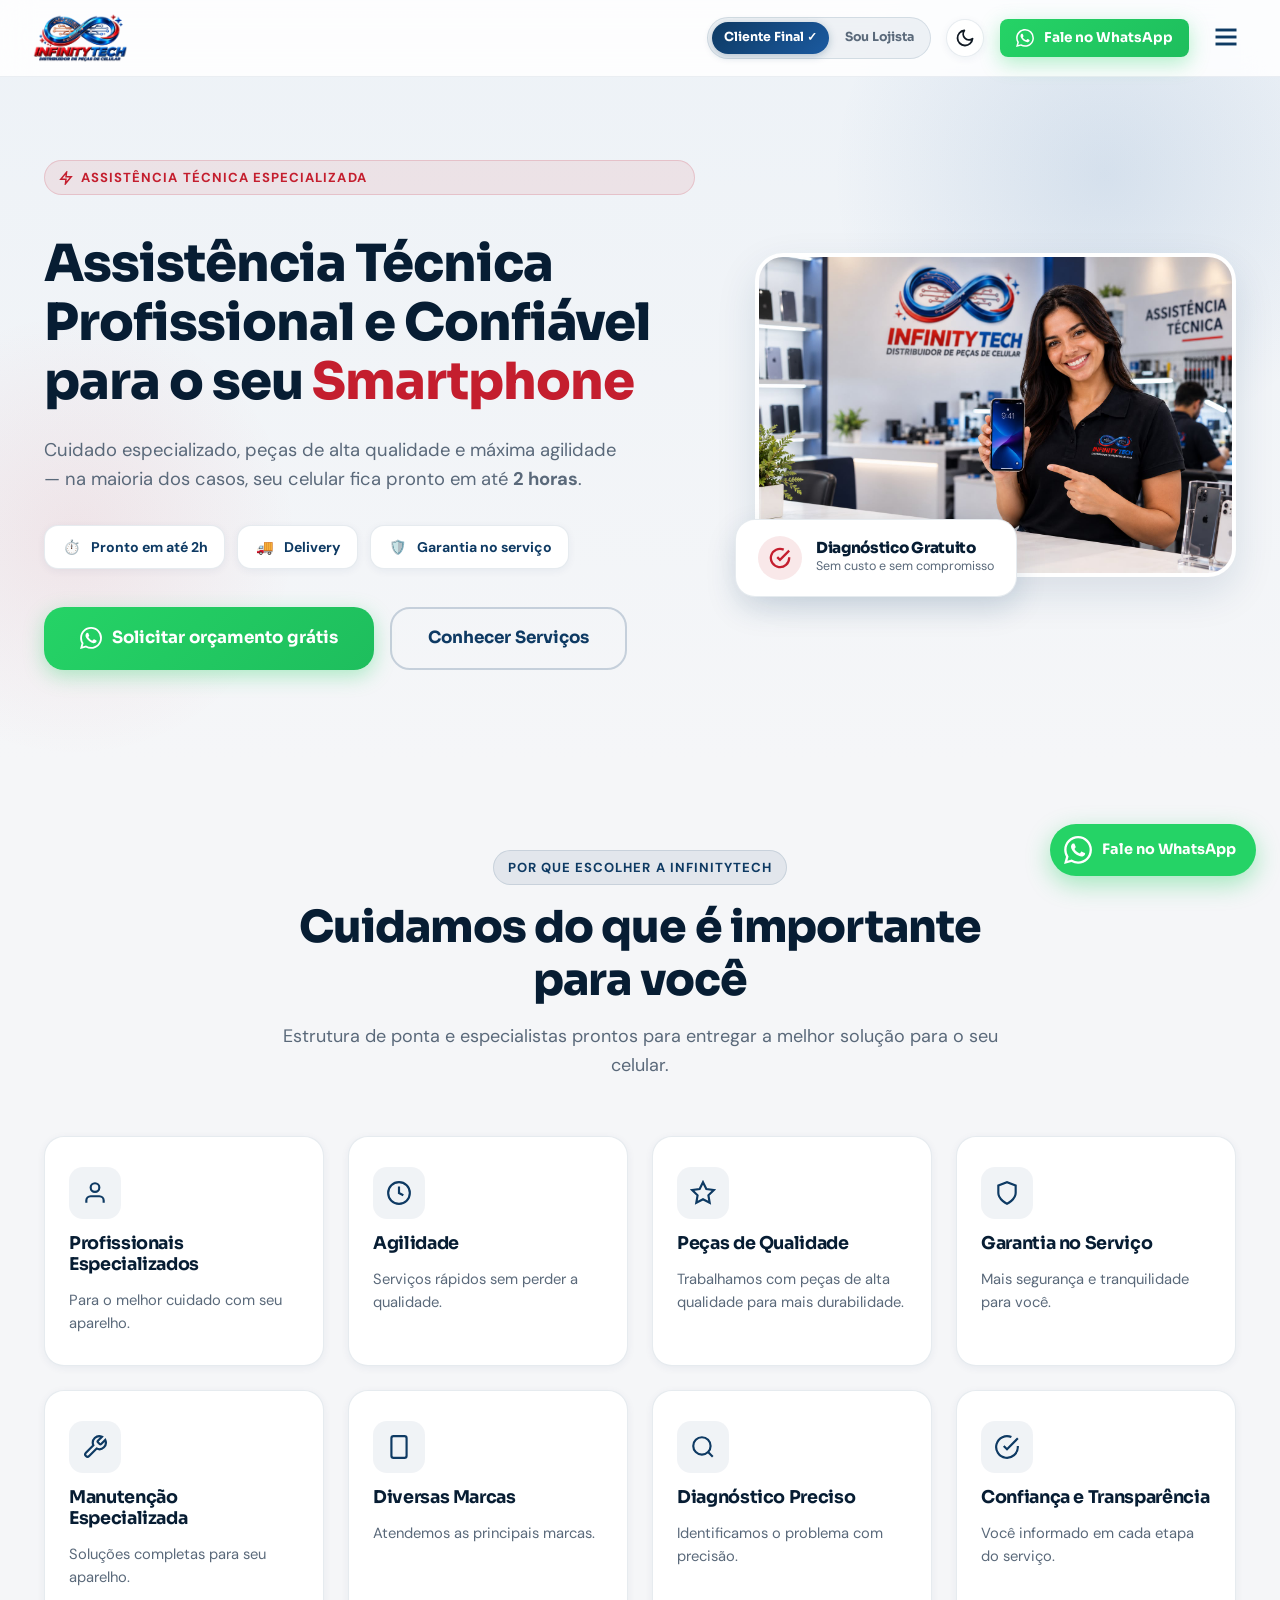
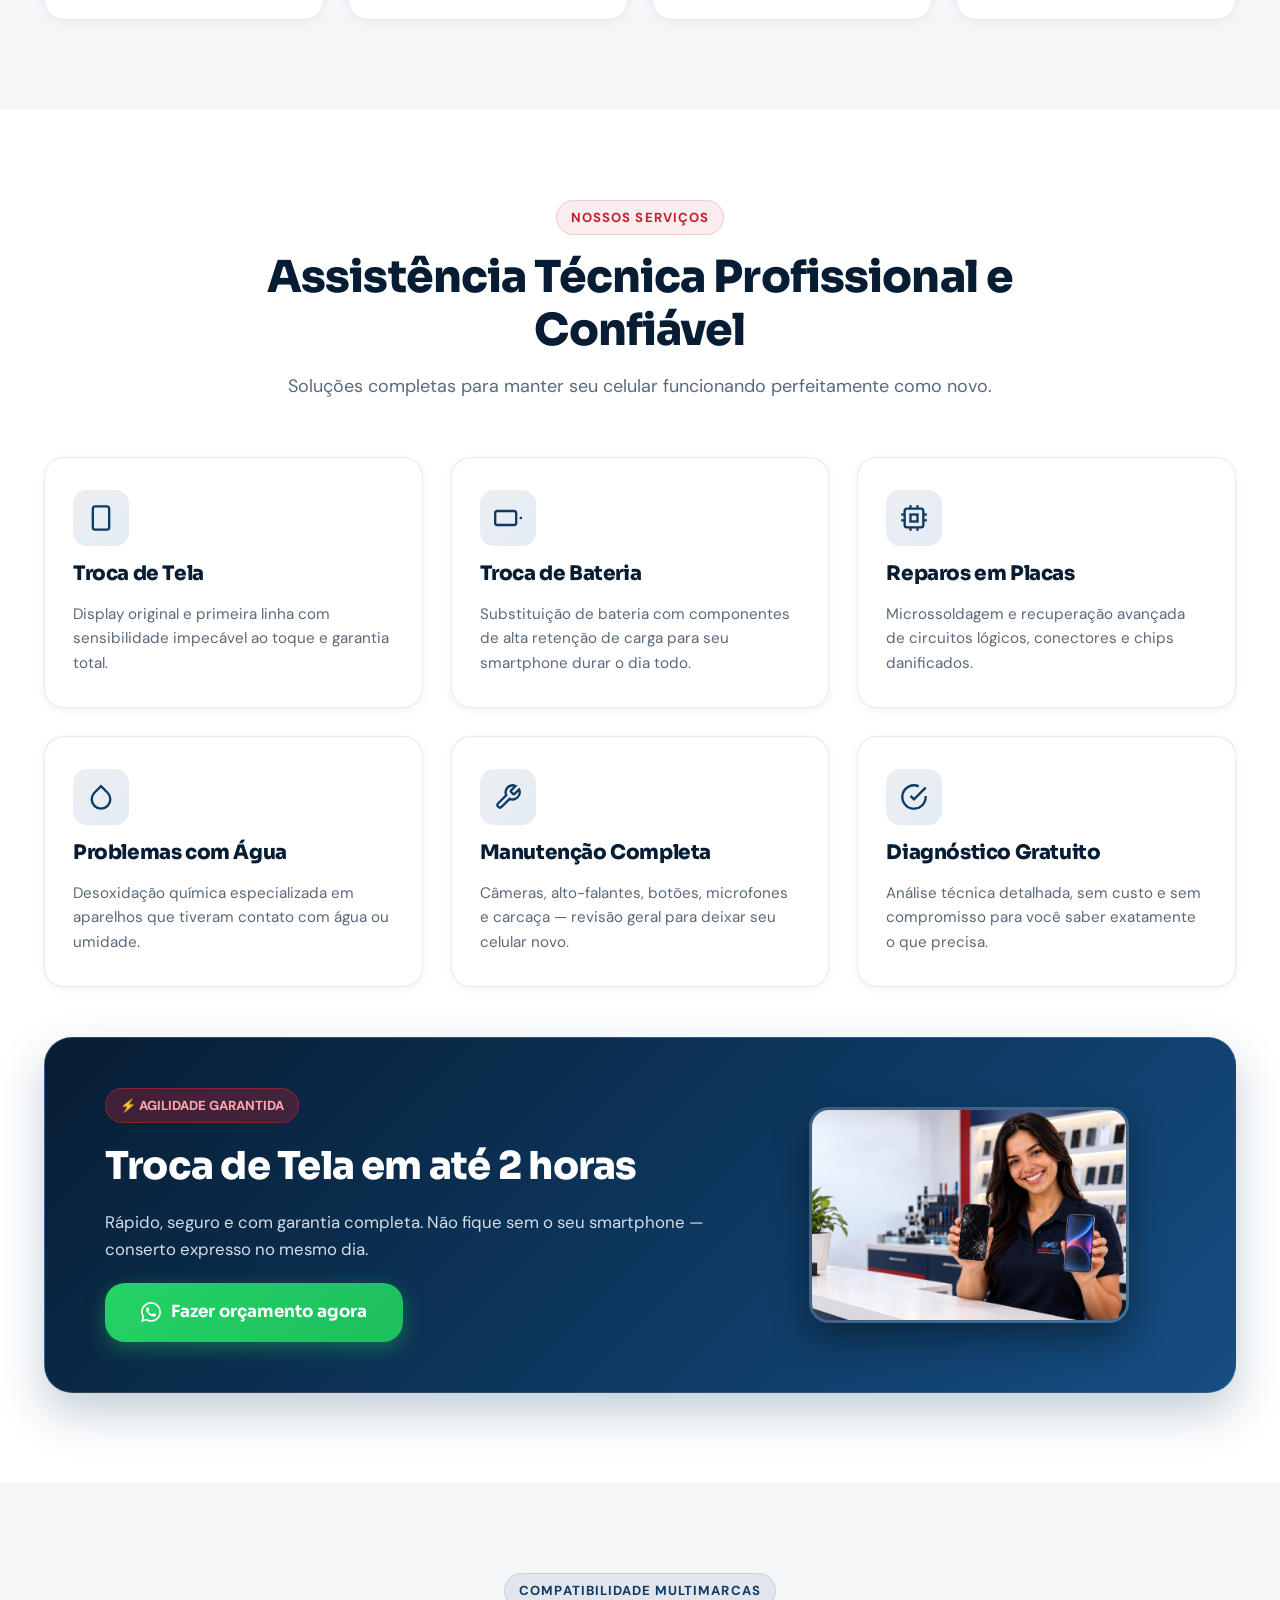
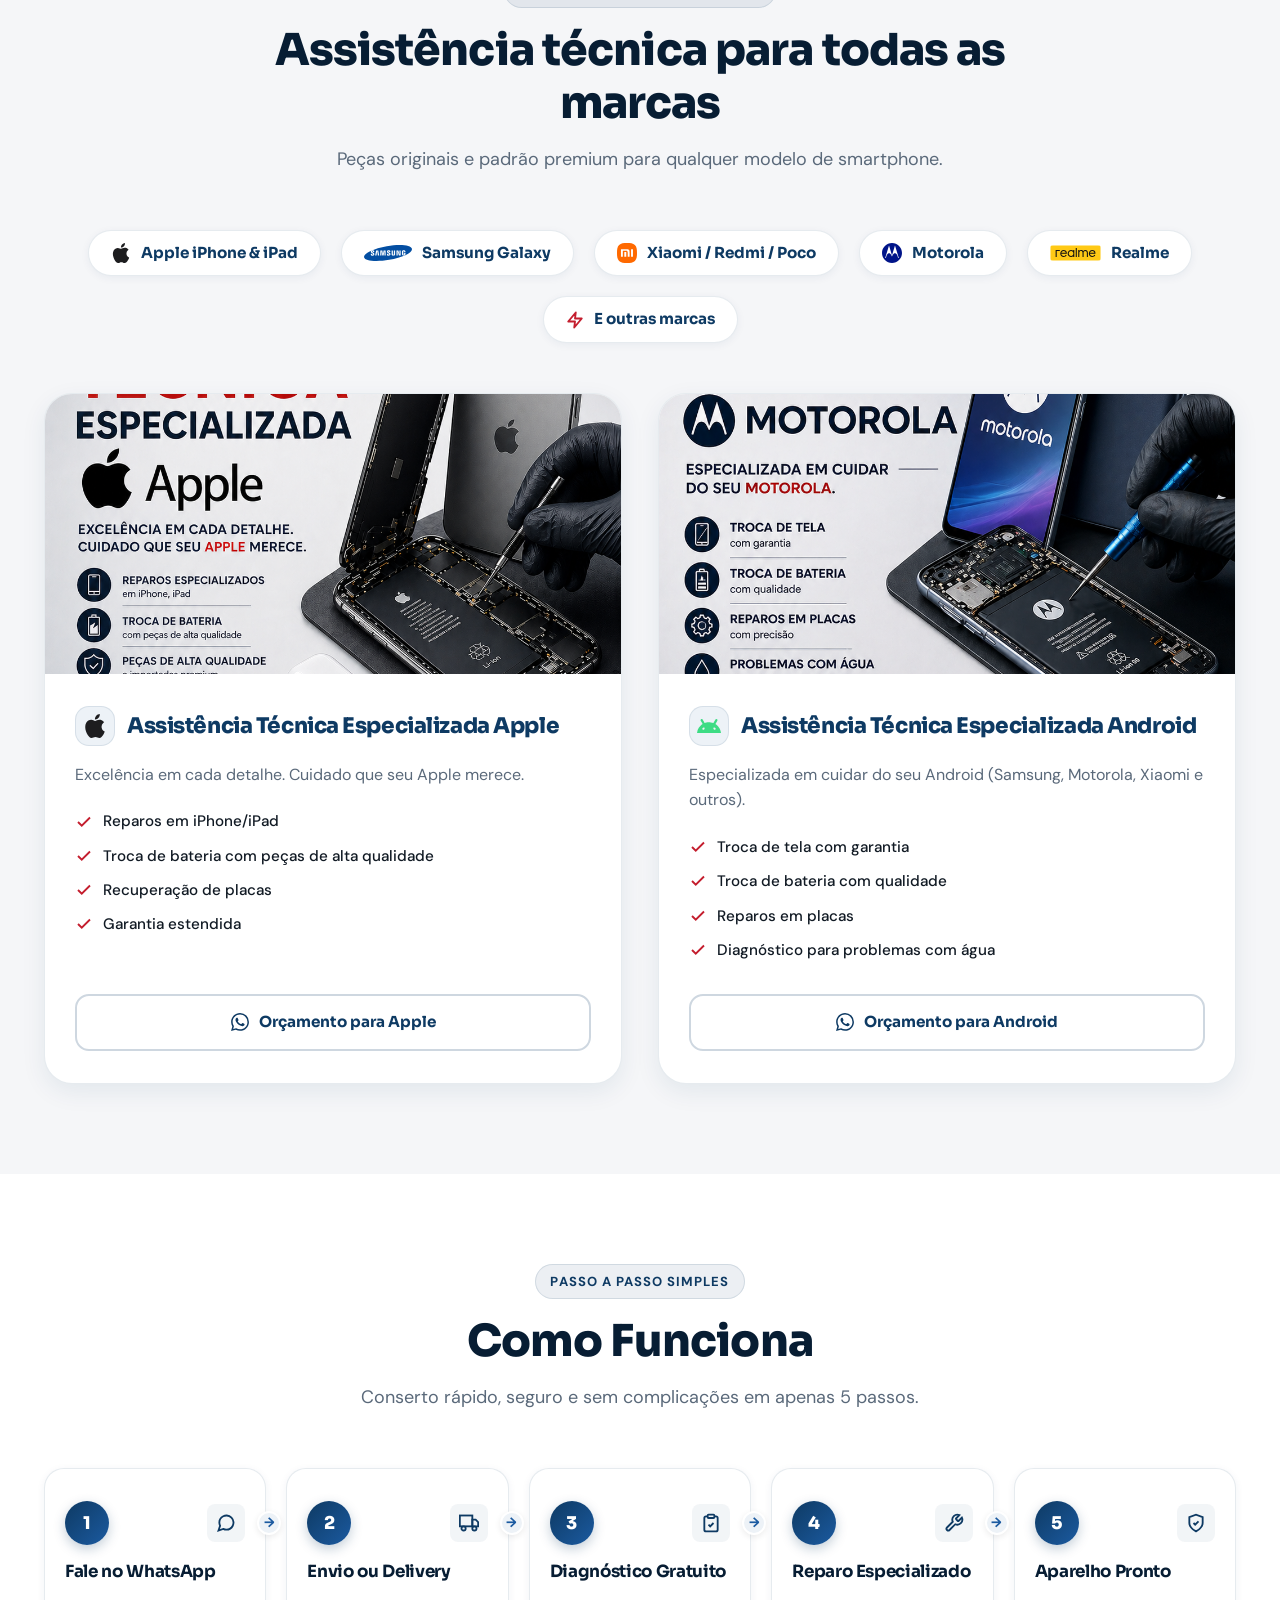
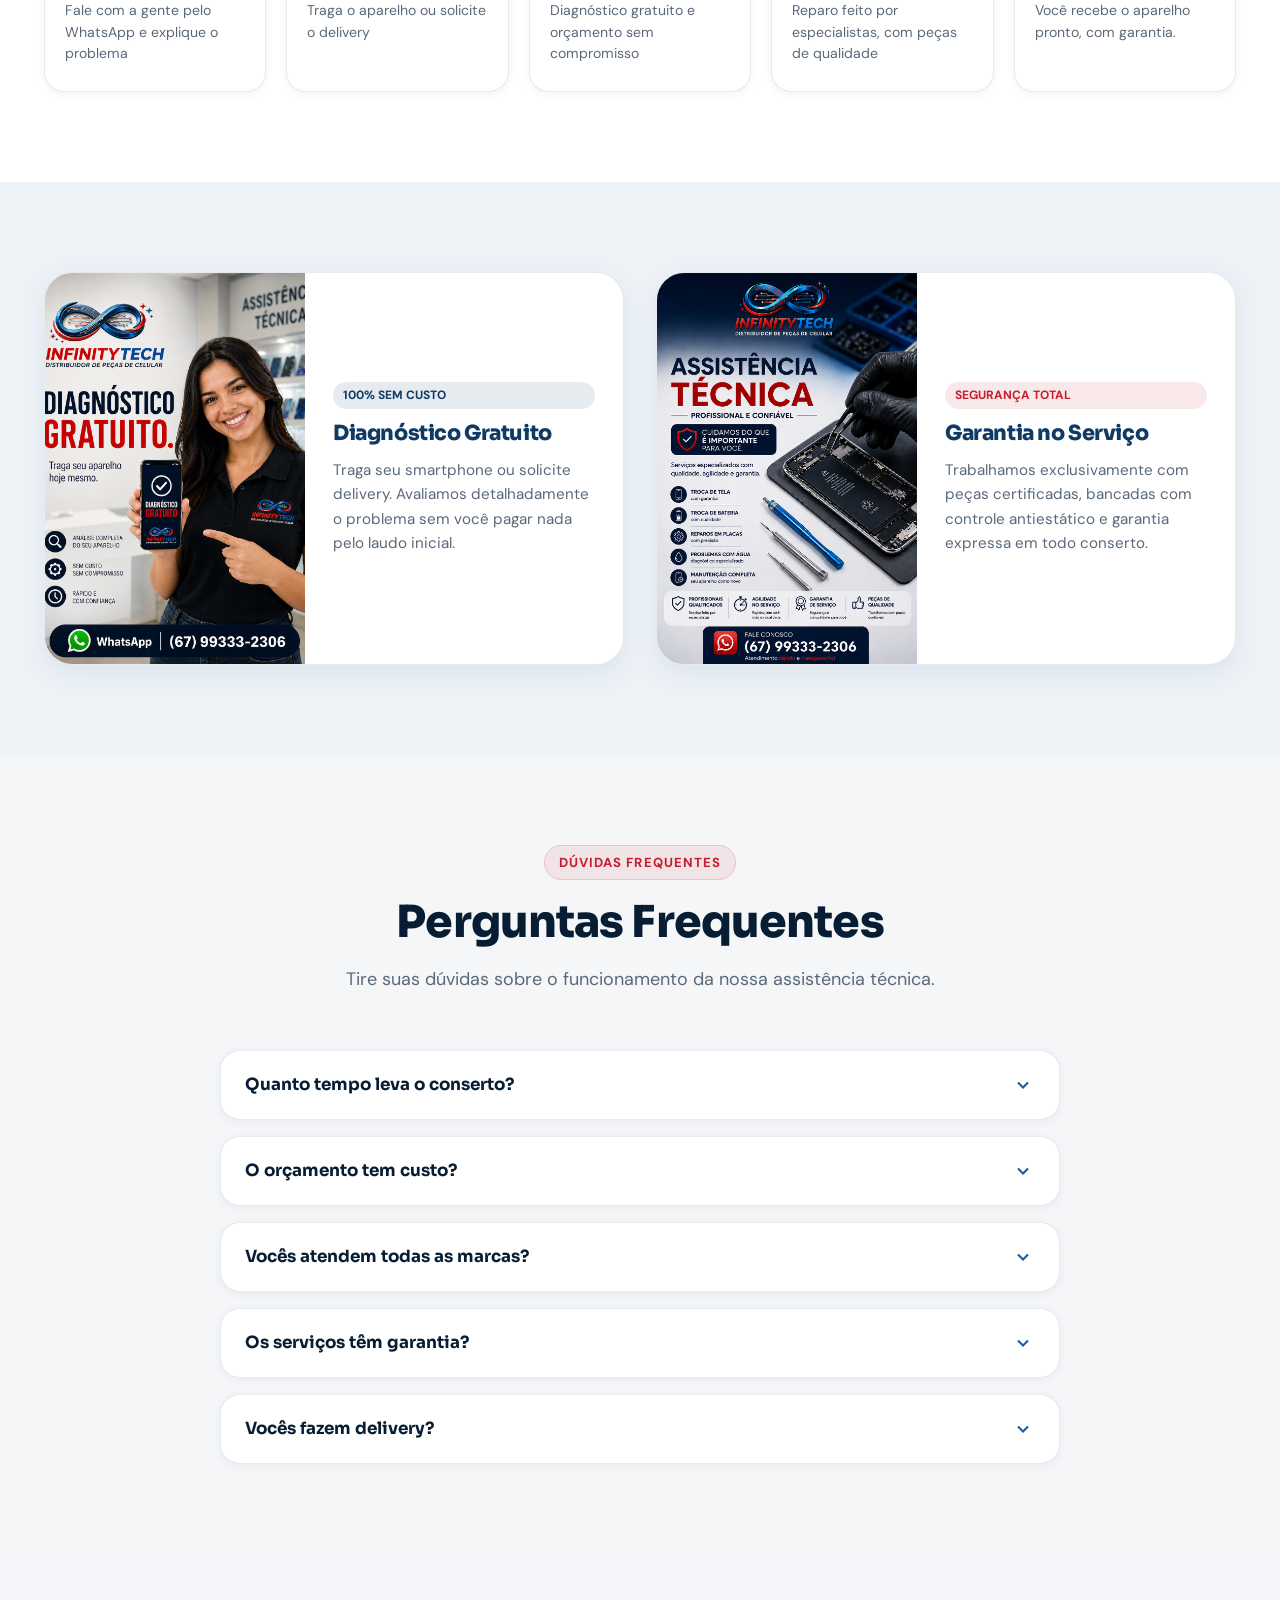
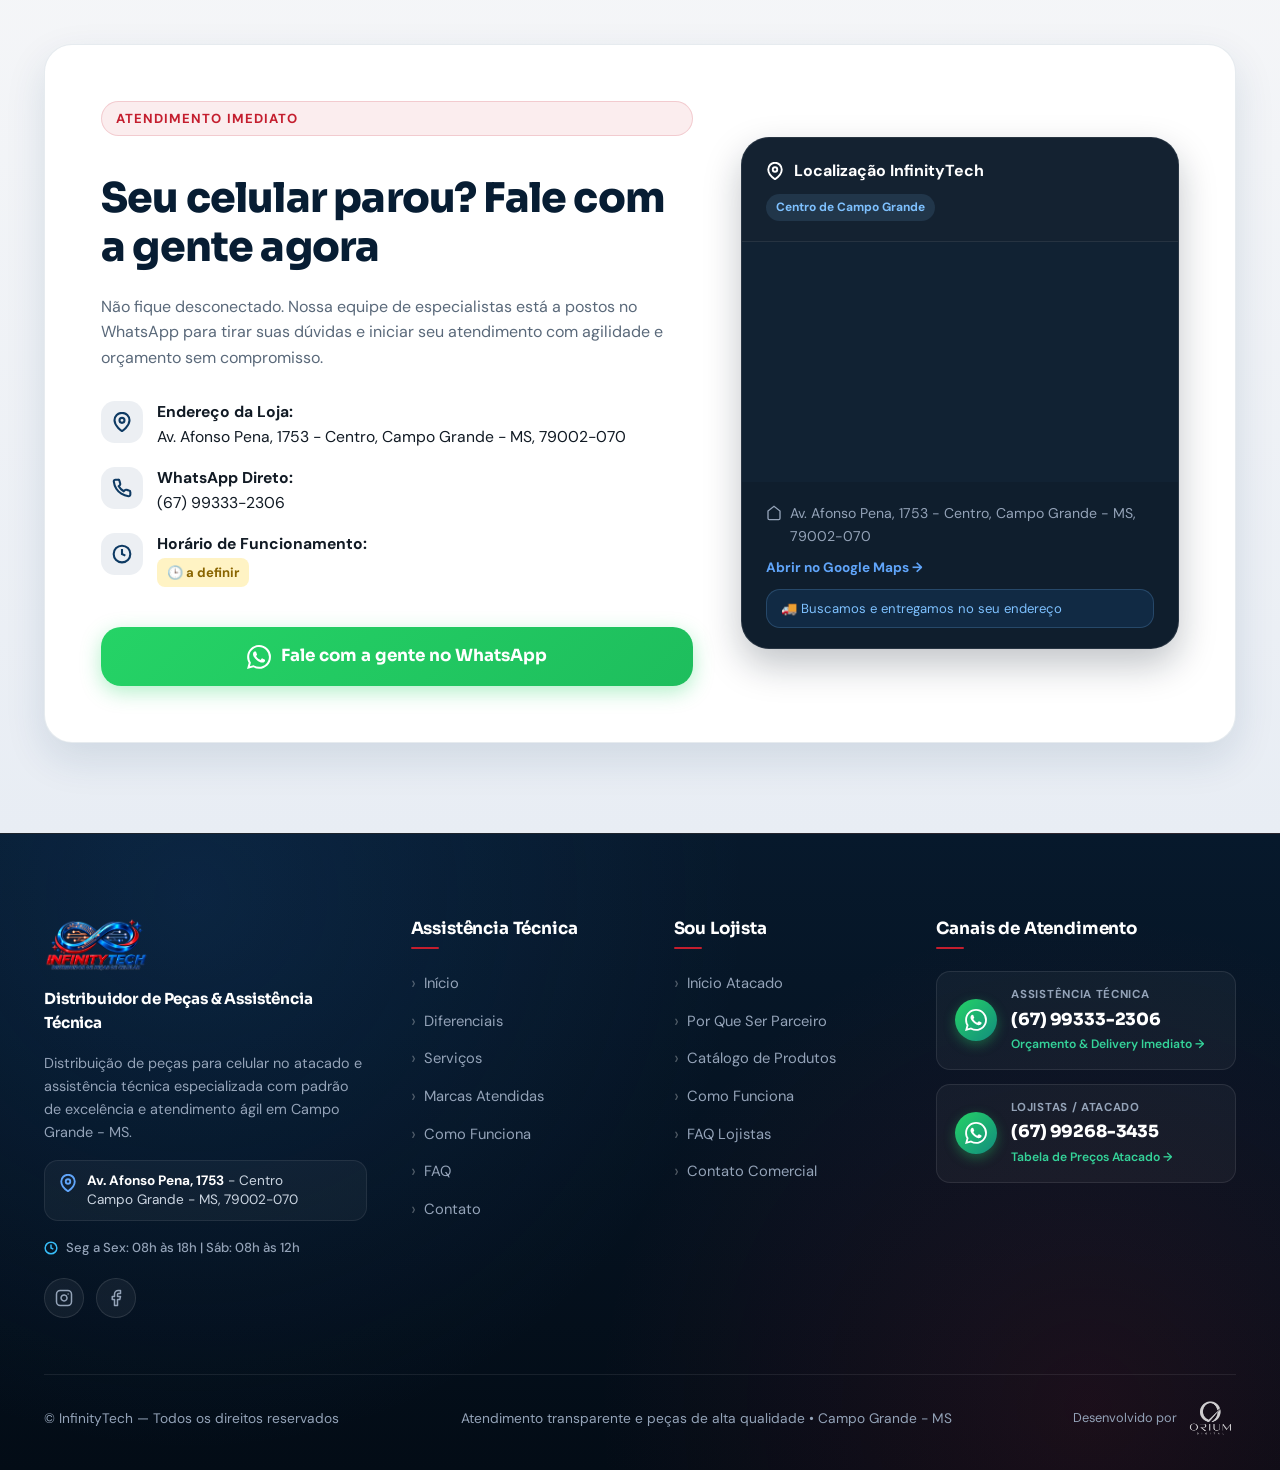
==== commit c1464738: "feat(footer): adicionar credito de desenvolvimento Orium Digital" ====
--- a/assistencia-tecnica/index.html
+++ b/assistencia-tecnica/index.html
@@ -887,6 +887,10 @@
         <div>
           Atendimento transparente e peças de alta qualidade • Campo Grande - MS
         </div>
+        <a href="https://www.oriumdigital.com.br/" target="_blank" rel="noopener noreferrer" class="dev-credit" title="Desenvolvido por Orium Digital">
+          <span class="dev-credit-label">Desenvolvido por</span>
+          <img src="../img/OriumLOGO.png" alt="Orium Digital" class="dev-credit-logo-img" />
+        </a>
       </div>
     </div>
   </footer>
--- a/css/main.css
+++ b/css/main.css
@@ -998,6 +998,47 @@
 }
 
 /* ==========================================================================
+   CRÉDITO DE DESENVOLVIMENTO (RODAPÉ)
+   ========================================================================== */
+.dev-credit {
+  display: inline-flex;
+  align-items: center;
+  gap: 8px;
+  text-decoration: none;
+  color: #94A3B8;
+  font-size: 0.8rem;
+  line-height: 1;
+  transition: var(--transition-fast);
+}
+
+.dev-credit-label {
+  white-space: nowrap;
+}
+
+.dev-credit-logo-img {
+  height: 34px;
+  width: auto;
+  display: block;
+  filter: brightness(0) invert(1);
+  opacity: 0.8;
+  transition: var(--transition-fast);
+}
+
+.dev-credit:hover {
+  color: #E2E8F0;
+}
+
+.dev-credit:hover .dev-credit-logo-img {
+  opacity: 1;
+}
+
+.dev-credit:focus-visible {
+  outline: 2px solid var(--secondary-light);
+  outline-offset: 3px;
+  border-radius: 4px;
+}
+
+/* ==========================================================================
    FLOATING WHATSAPP BUTTON
    ========================================================================== */
 .floating-whatsapp {
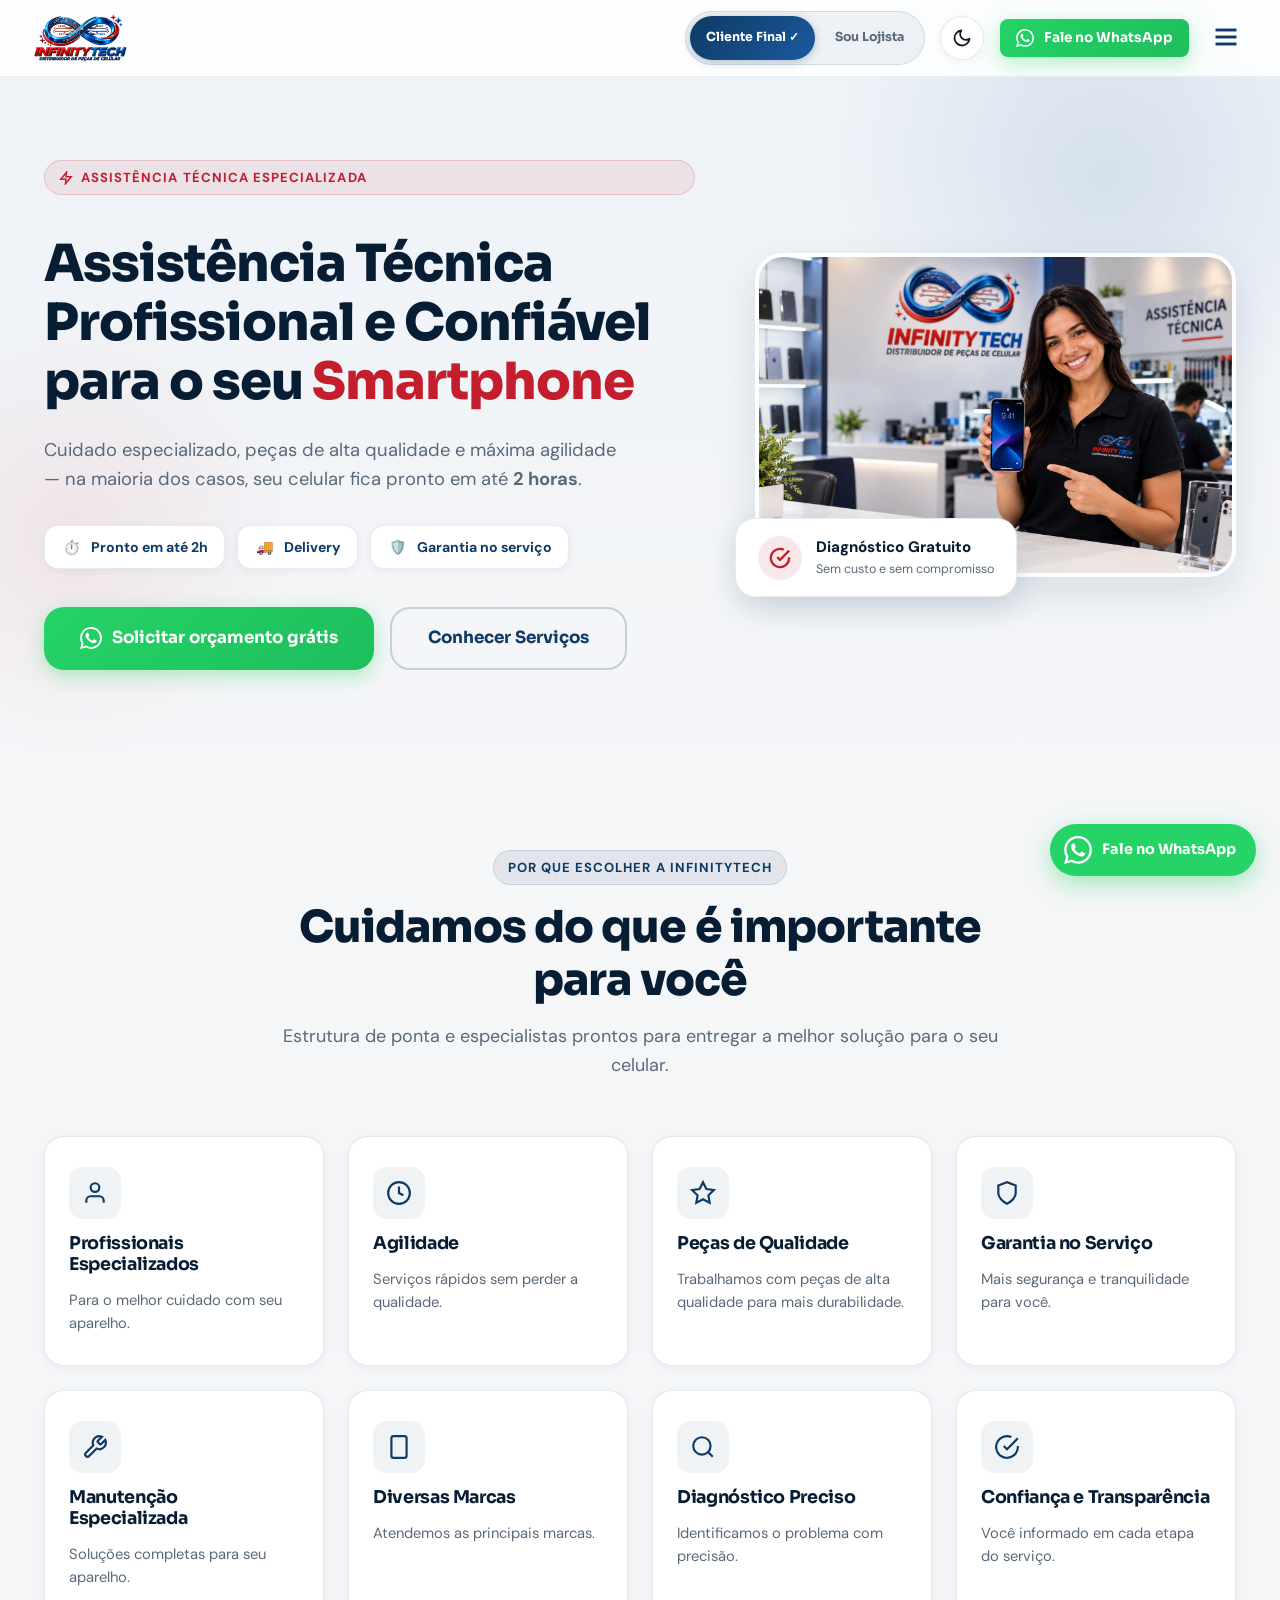
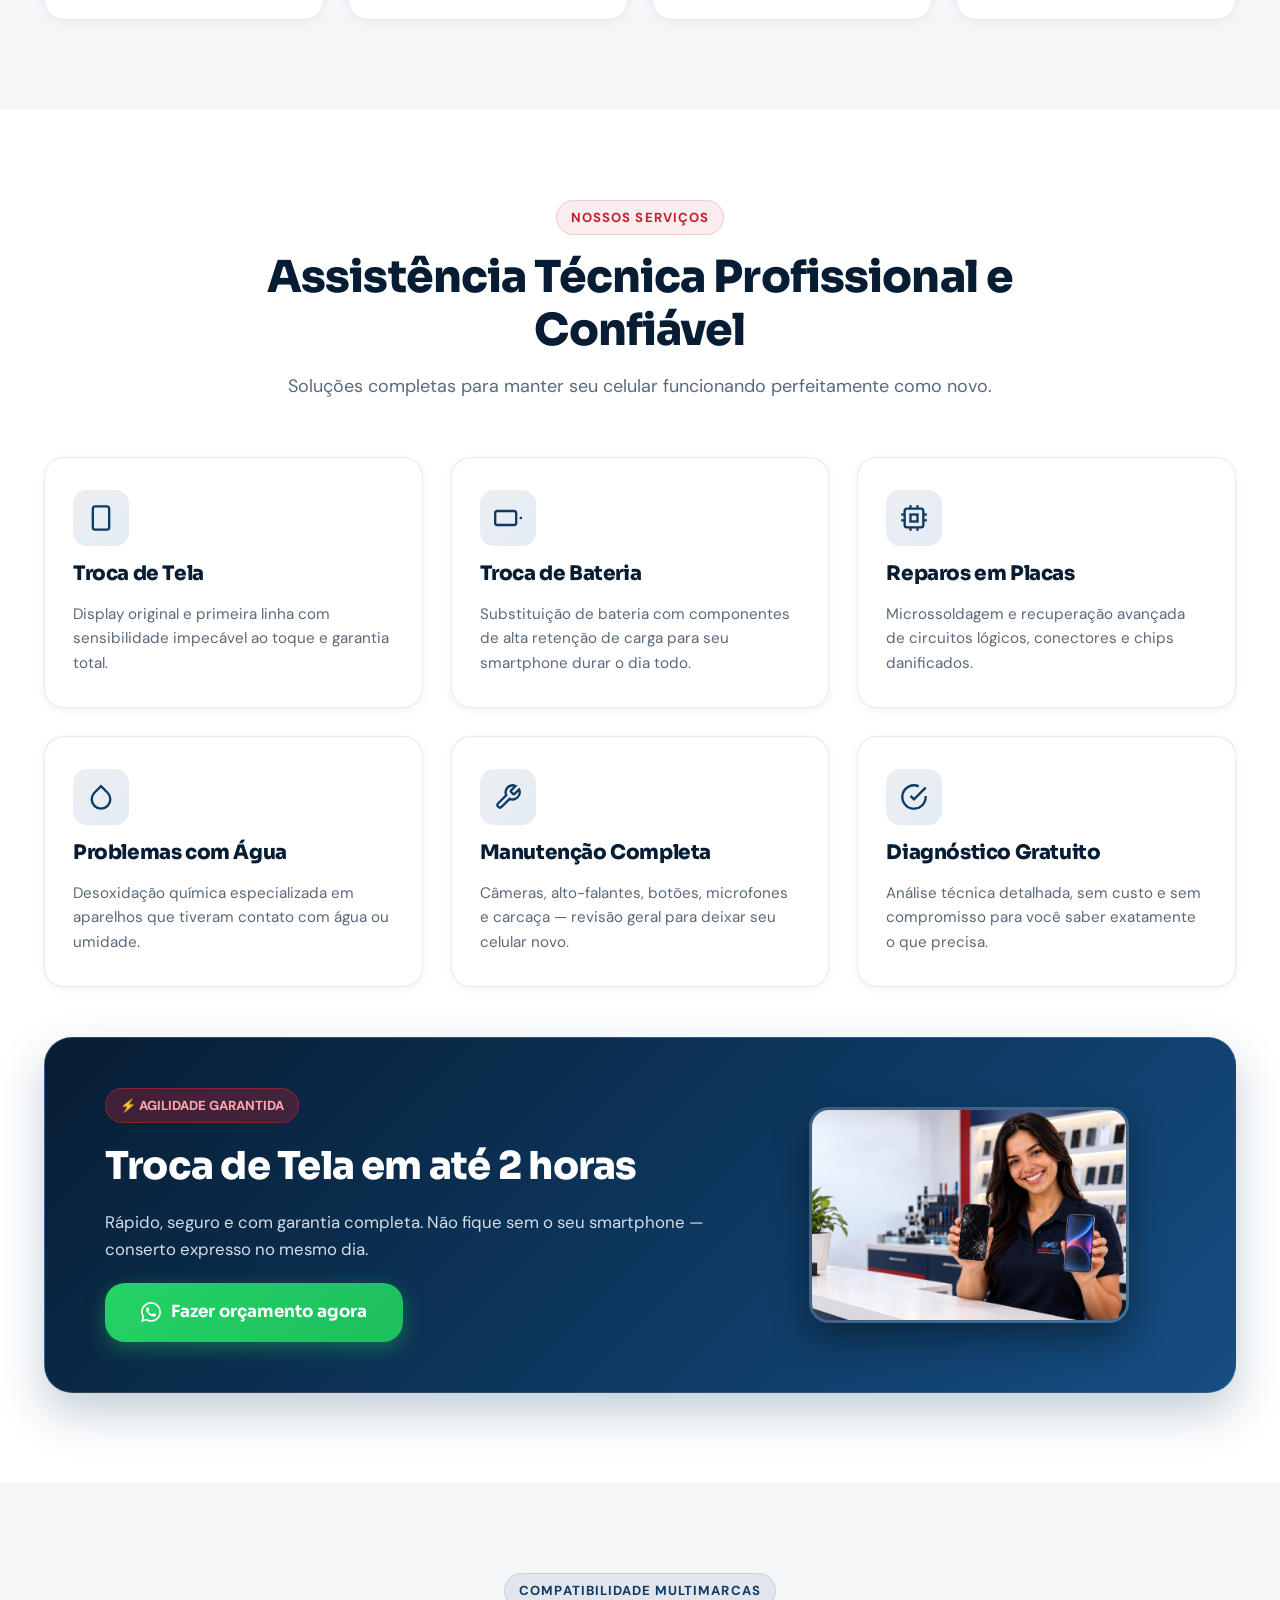
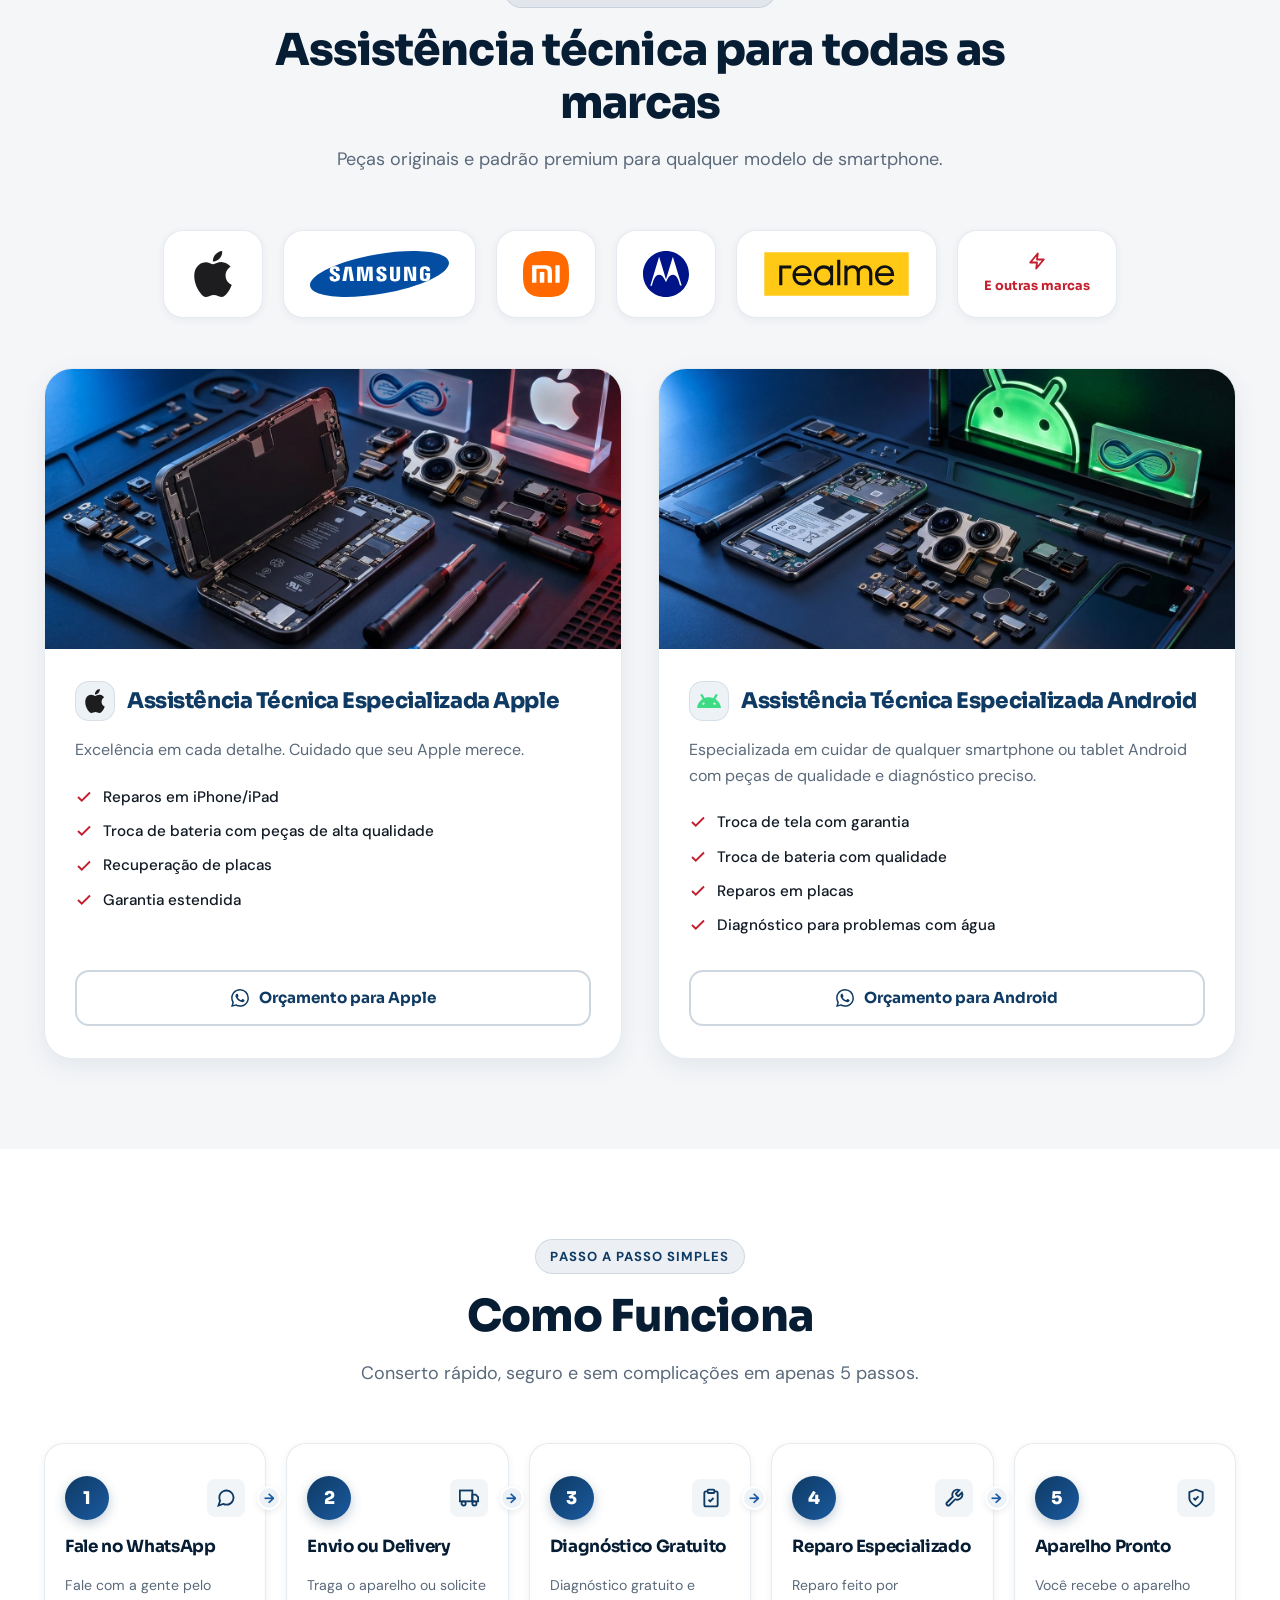
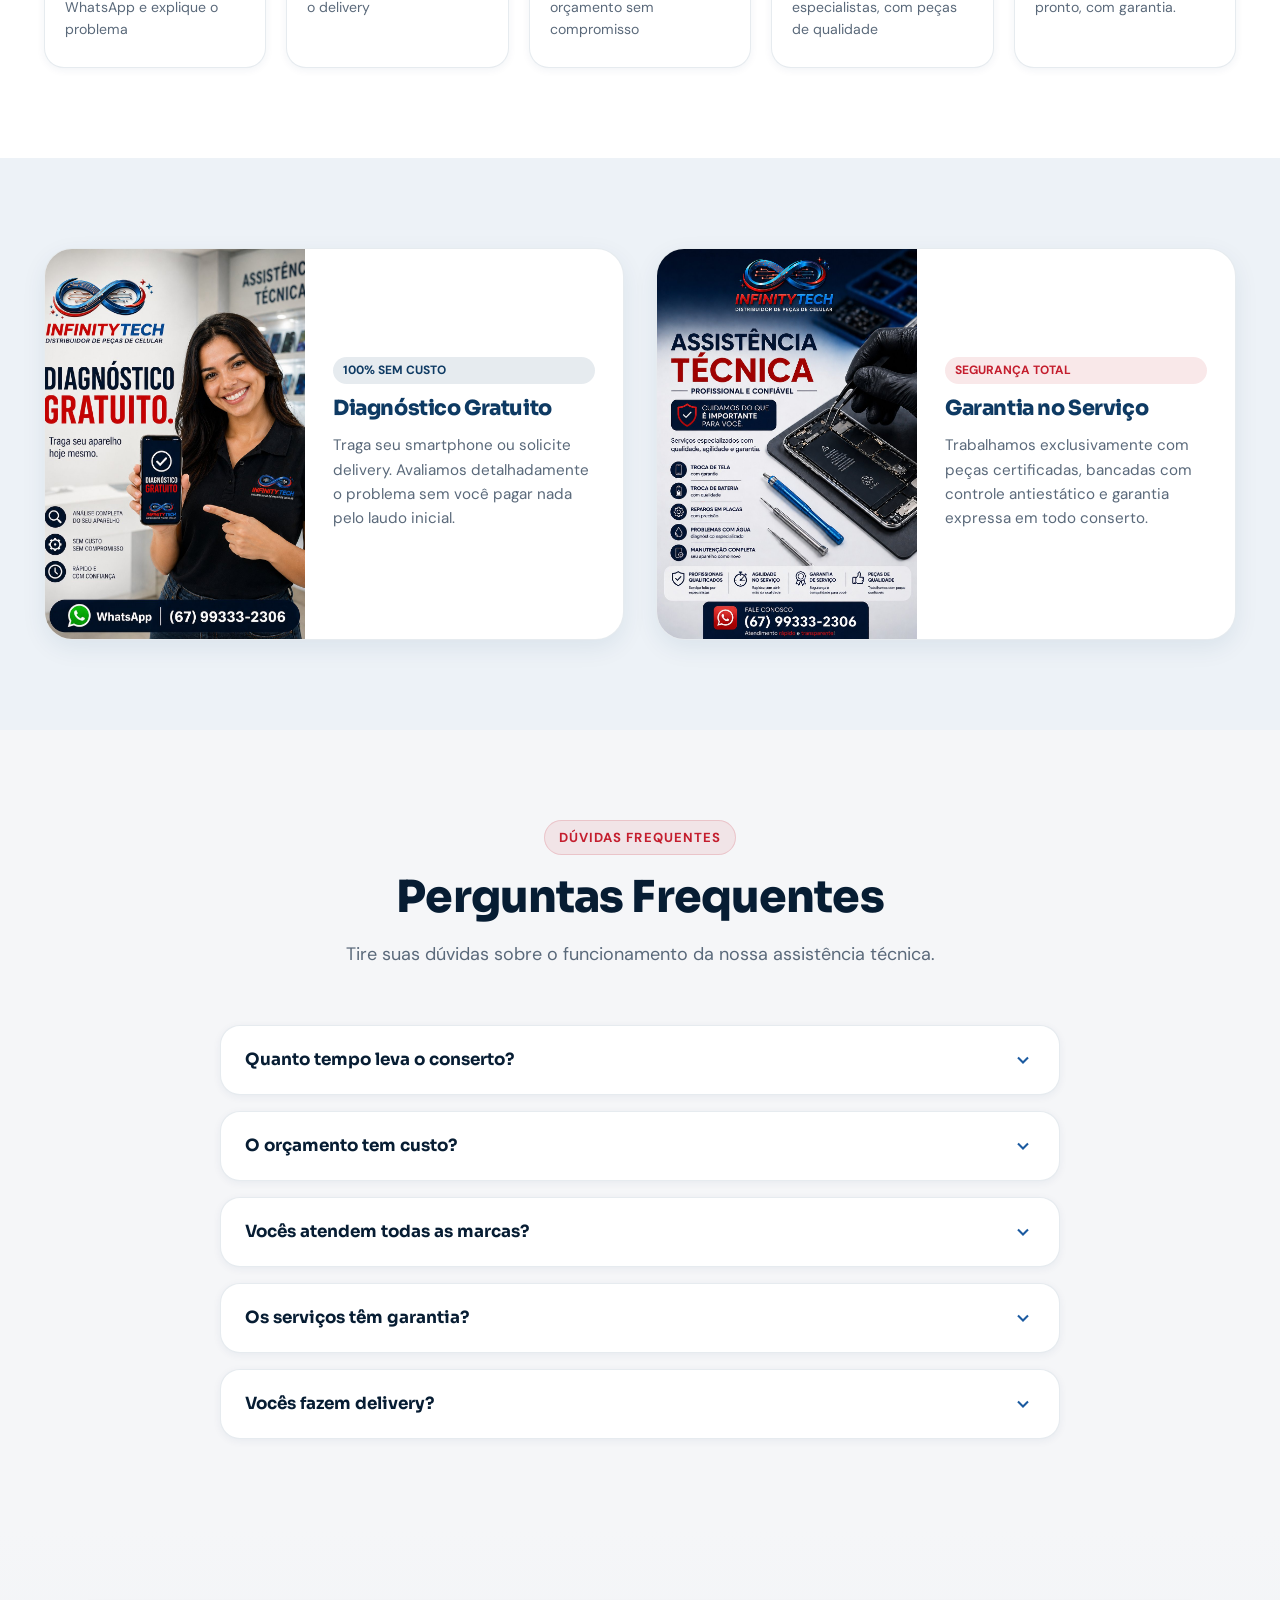
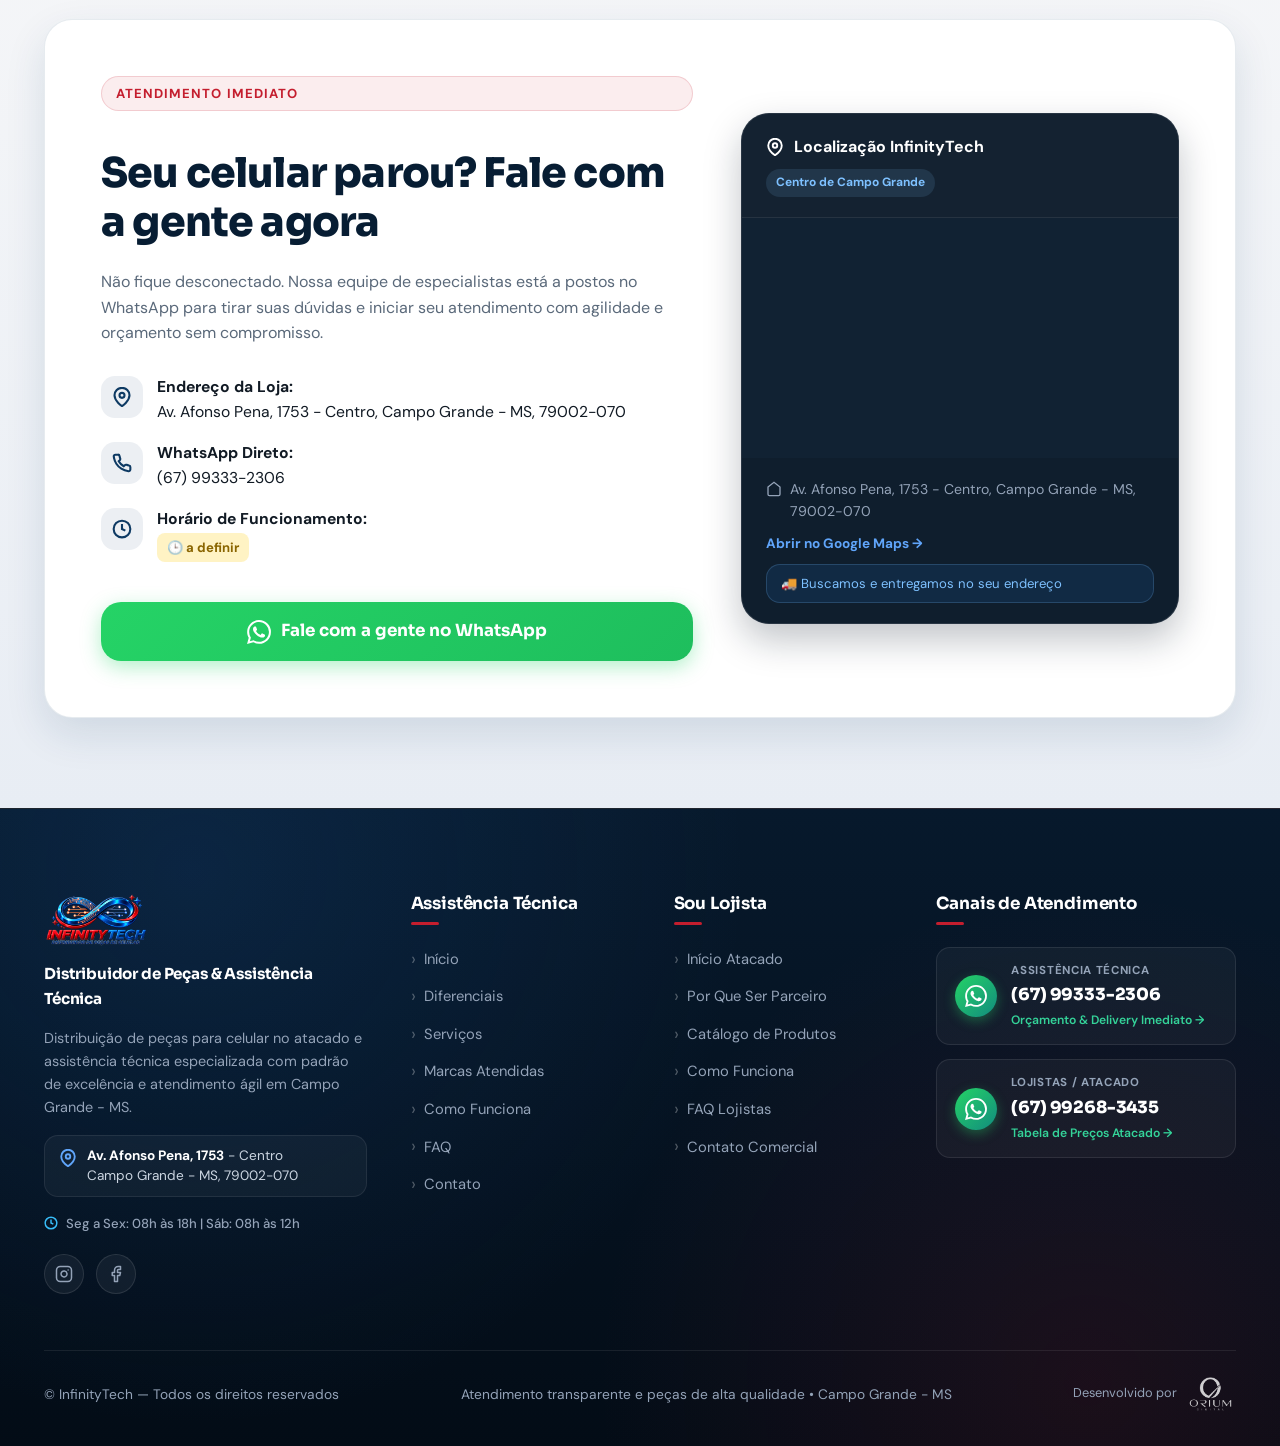
==== commit 1146af81: "feat(assistencia): novas imagens especializadas Apple e Android generico oficial e otimizacoes gerai" ====
--- a/assistencia-tecnica/index.html
+++ b/assistencia-tecnica/index.html
@@ -13,7 +13,7 @@
   <meta property="og:image" content="../img/logo.png" />
   
   <!-- Favicon -->
-  <link rel="icon" type="image/png" href="../img/logo.png" />
+  <link rel="icon" type="image/png" href="../img/favicon.png" />
   
   <!-- Google Fonts -->
   <link rel="preconnect" href="https://fonts.googleapis.com" />
@@ -41,7 +41,7 @@
   <header class="header">
     <div class="container header-container">
       <a href="../index.html" class="logo-link" title="Voltar ao início">
-        <img src="../img/logo.png" alt="InfinityTech Logo" class="logo-img" />
+        <img src="../img/logo.png" alt="InfinityTech Logo" class="logo-img" width="720" height="360" />
       </a>
 
       <!-- Menu Principal -->
@@ -177,7 +177,7 @@
         <!-- Mídia do Hero (Foto Oficial) -->
         <div class="hero-b2c-media reveal reveal-delay-1">
           <div class="hero-image-card">
-            <img src="../img/assistecnica.jpeg" alt="Atendimento InfinityTech Assistência Técnica Especializada" />
+            <img src="../img/assistecnica.jpeg" alt="Atendimento InfinityTech Assistência Técnica Especializada" width="1536" height="1024" />
           </div>
 
           <!-- Card Flutuante -->
@@ -186,7 +186,7 @@
               <svg width="22" height="22" viewBox="0 0 24 24" fill="none" stroke="currentColor" stroke-width="2.5"><path d="M22 11.08V12a10 10 0 1 1-5.93-9.14"></path><polyline points="22 4 12 14.01 9 11.01"></polyline></svg>
             </div>
             <div class="hero-floating-text">
-              <h4>Diagnóstico Gratuito</h4>
+              <p class="floating-title">Diagnóstico Gratuito</p>
               <p>Sem custo e sem compromisso</p>
             </div>
           </div>
@@ -368,7 +368,7 @@
 
           <div class="service-banner-media">
             <div class="service-banner-img-wrap">
-              <img src="../img/trocadetela.jpeg" alt="Troca de Tela em até 2 horas na InfinityTech" />
+              <img src="../img/trocadetela.jpeg" alt="Troca de Tela em até 2 horas na InfinityTech" width="1536" height="1024" loading="lazy" decoding="async" />
             </div>
           </div>
         </div>
@@ -388,32 +388,25 @@
         <p class="section-subtitle">Peças originais e padrão premium para qualquer modelo de smartphone.</p>
       </div>
 
-      <!-- Marquee de Pílulas de Marcas -->
+      <!-- Marquee de Logos de Marcas -->
       <div class="brands-marquee reveal">
-        <span class="brand-pill">
-          <img src="../img/brand-apple.svg" alt="Apple" class="brand-pill-logo" />
-          <span>Apple iPhone & iPad</span>
+        <span class="brand-logo-tile">
+          <img src="../img/brand-apple.svg" alt="Apple" />
         </span>
-        <span class="brand-pill">
-          <img src="../img/brand-samsung.svg" alt="Samsung" class="brand-pill-logo logo-samsung" />
-          <span>Samsung Galaxy</span>
+        <span class="brand-logo-tile">
+          <img src="../img/brand-samsung.svg" alt="Samsung" />
         </span>
-        <span class="brand-pill">
-          <img src="../img/brand-xiaomi.svg" alt="Xiaomi" class="brand-pill-logo" />
-          <span>Xiaomi / Redmi / Poco</span>
+        <span class="brand-logo-tile">
+          <img src="../img/brand-xiaomi.svg" alt="Xiaomi" />
         </span>
-        <span class="brand-pill">
-          <img src="../img/brand-motorola.svg" alt="Motorola" class="brand-pill-logo" />
-          <span>Motorola</span>
+        <span class="brand-logo-tile">
+          <img src="../img/brand-motorola.svg" alt="Motorola" />
         </span>
-        <span class="brand-pill">
-          <img src="../img/brand-realme.svg" alt="Realme" class="brand-pill-logo logo-realme" />
-          <span>Realme</span>
+        <span class="brand-logo-tile">
+          <img src="../img/brand-realme.svg" alt="Realme" />
         </span>
-        <span class="brand-pill">
-          <span class="brand-pill-icon">
-            <svg width="18" height="18" viewBox="0 0 24 24" fill="none" stroke="currentColor" stroke-width="2.5" stroke-linecap="round" stroke-linejoin="round"><path d="M13 2L3 14h9l-1 8 10-12h-9l1-8z"/></svg>
-          </span>
+        <span class="brand-logo-tile brand-tile-more">
+          <svg width="18" height="18" viewBox="0 0 24 24" fill="none" stroke="currentColor" stroke-width="2.5" stroke-linecap="round" stroke-linejoin="round"><path d="M13 2L3 14h9l-1 8 10-12h-9l1-8z"/></svg>
           <span>E outras marcas</span>
         </span>
       </div>
@@ -424,7 +417,7 @@
         <!-- Card Apple -->
         <div class="brand-card-featured reveal">
           <div class="brand-card-image">
-            <img src="../img/A740A523-F347-468F-A799-C4B90E6B0227.PNG" alt="Assistência Técnica Especializada Apple" />
+            <img src="../img/assistencia-apple.jpg" alt="Assistência Técnica Especializada Apple" width="1280" height="720" loading="lazy" decoding="async" />
           </div>
           <div class="brand-card-body">
             <div class="brand-card-header">
@@ -464,7 +457,7 @@
         <!-- Card Android -->
         <div class="brand-card-featured reveal reveal-delay-1">
           <div class="brand-card-image">
-            <img src="../img/CEEB7782-9101-4D9C-9A65-C28B91A08DD9.PNG" alt="Assistência Técnica Especializada Android" />
+            <img src="../img/assistencia-android.jpg" alt="Assistência Técnica Especializada Android" width="1280" height="720" loading="lazy" decoding="async" />
           </div>
           <div class="brand-card-body">
             <div class="brand-card-header">
@@ -474,7 +467,7 @@
               <h3>Assistência Técnica Especializada Android</h3>
             </div>
             <p class="brand-card-desc">
-              Especializada em cuidar do seu Android (Samsung, Motorola, Xiaomi e outros).
+              Especializada em cuidar de qualquer smartphone ou tablet Android com peças de qualidade e diagnóstico preciso.
             </p>
             <ul class="brand-card-list">
               <li>
@@ -589,7 +582,7 @@
         
         <div class="trust-badge-card reveal">
           <div class="trust-badge-media">
-            <img src="../img/577727FF-06B4-44D8-9E6F-0DED5DD19DA2.PNG" alt="Diagnóstico Gratuito InfinityTech" />
+            <img src="../img/577727FF-06B4-44D8-9E6F-0DED5DD19DA2.jpg" alt="Diagnóstico Gratuito InfinityTech" width="1089" height="1444" loading="lazy" decoding="async" />
           </div>
           <div class="trust-badge-content">
             <span class="badge badge-blue">100% Sem Custo</span>
@@ -600,7 +593,7 @@
 
         <div class="trust-badge-card reveal reveal-delay-1">
           <div class="trust-badge-media">
-            <img src="../img/8C221175-08F7-48CA-B5A5-C83FC2AC8ADD.PNG" alt="Garantia e Peças de Qualidade InfinityTech" />
+            <img src="../img/8C221175-08F7-48CA-B5A5-C83FC2AC8ADD.jpg" alt="Garantia e Peças de Qualidade InfinityTech" width="1023" height="1537" loading="lazy" decoding="async" />
           </div>
           <div class="trust-badge-content">
             <span class="badge badge-red">Segurança Total</span>
@@ -796,7 +789,7 @@
         <!-- Marca & Slogan -->
         <div class="footer-brand">
           <a href="../index.html">
-            <img src="../img/logo.png" alt="InfinityTech Distribuidor de Peças de Celular" class="footer-logo" />
+            <img src="../img/logo.png" alt="InfinityTech Distribuidor de Peças de Celular" class="footer-logo" width="720" height="360" loading="lazy" decoding="async" />
           </a>
           <div class="footer-slogan">Distribuidor de Peças & Assistência Técnica</div>
           <p class="footer-desc">
@@ -805,7 +798,7 @@
           <a href="https://maps.google.com/?q=Av.+Afonso+Pena,+1753+-+Centro,+Campo+Grande+-+MS,+79002-070" target="_blank" rel="noopener noreferrer" class="footer-address-info" title="Abrir localização no Google Maps">
             <svg width="18" height="18" viewBox="0 0 24 24" fill="none" stroke="currentColor" stroke-width="2.5"><path d="M21 10c0 7-9 13-9 13s-9-6-9-13a9 9 0 0 1 18 0z"></path><circle cx="12" cy="10" r="3"></circle></svg>
             <div>
-              <strong style="color: #FFFFFF;">Av. Afonso Pena, 1753</strong> - Centro<br />
+              <strong>Av. Afonso Pena, 1753</strong> - Centro<br />
               <span>Campo Grande - MS, 79002-070</span>
             </div>
           </a>
@@ -889,7 +882,7 @@
         </div>
         <a href="https://www.oriumdigital.com.br/" target="_blank" rel="noopener noreferrer" class="dev-credit" title="Desenvolvido por Orium Digital">
           <span class="dev-credit-label">Desenvolvido por</span>
-          <img src="../img/OriumLOGO.png" alt="Orium Digital" class="dev-credit-logo-img" />
+          <img src="../img/OriumLOGO.png" alt="Orium Digital" class="dev-credit-logo-img" width="330" height="220" loading="lazy" decoding="async" />
         </a>
       </div>
     </div>
--- a/css/main.css
+++ b/css/main.css
@@ -211,6 +211,24 @@
   background: rgba(196, 30, 46, 0.08);
   color: var(--accent);
   border-color: rgba(196, 30, 46, 0.16);
+}
+
+[data-theme="dark"] .section-tag.tag-accent {
+  background: rgba(196, 30, 46, 0.15);
+  color: #FF8F9B;
+  border-color: rgba(196, 30, 46, 0.3);
+}
+
+.section-tag.tag-info {
+  background: rgba(27, 90, 160, 0.08);
+  color: var(--secondary);
+  border-color: rgba(27, 90, 160, 0.16);
+}
+
+[data-theme="dark"] .section-tag.tag-info {
+  background: rgba(96, 165, 250, 0.15);
+  color: #93C5FD;
+  border-color: rgba(96, 165, 250, 0.3);
 }
 
 .section-title {
@@ -329,7 +347,7 @@
   backdrop-filter: blur(16px);
   -webkit-backdrop-filter: blur(16px);
   border-bottom: 1px solid rgba(14, 58, 99, 0.08);
-  transition: all 0.3s ease;
+  transition: background 0.3s ease, box-shadow 0.3s ease;
 }
 
 .header.scrolled {
@@ -421,8 +439,10 @@
 .track-btn {
   display: inline-flex;
   align-items: center;
+  justify-content: center;
   gap: 6px;
-  padding: 6px 12px;
+  min-height: 44px;
+  padding: 6px 16px;
   font-size: 0.78rem;
   font-weight: 700;
   font-family: var(--font-heading);
@@ -465,14 +485,14 @@
   display: inline-flex;
   align-items: center;
   justify-content: center;
-  width: 38px;
-  height: 38px;
+  width: 44px;
+  height: 44px;
   border-radius: var(--radius-full);
   background: var(--bg-card);
   border: 1px solid var(--border-color);
   color: var(--text-main);
   cursor: pointer;
-  transition: all var(--transition-fast);
+  transition: transform var(--transition-fast), border-color var(--transition-fast), color var(--transition-fast), box-shadow var(--transition-fast);
   box-shadow: var(--shadow-sm);
   position: relative;
   overflow: hidden;
@@ -585,7 +605,7 @@
   z-index: 999;
   flex-direction: column;
   gap: 16px;
-  transition: all 0.3s ease;
+  transition: transform 0.3s ease, opacity 0.3s ease;
   transform: translateY(-100%);
   opacity: 0;
   pointer-events: none;
@@ -781,7 +801,11 @@
   color: #CBD5E1;
   text-decoration: none;
   line-height: 1.45;
-  transition: all var(--transition-fast);
+  transition: background var(--transition-fast), border-color var(--transition-fast), color var(--transition-fast), transform var(--transition-fast);
+}
+
+.footer-address-info strong {
+  color: #FFFFFF;
 }
 
 .footer-address-info:hover {
@@ -828,7 +852,7 @@
   display: flex;
   align-items: center;
   justify-content: center;
-  transition: all var(--transition-fast);
+  transition: background var(--transition-fast), color var(--transition-fast), border-color var(--transition-fast), transform var(--transition-fast), box-shadow var(--transition-fast);
   text-decoration: none;
 }
 
@@ -875,7 +899,7 @@
   display: inline-flex;
   align-items: center;
   gap: 8px;
-  transition: all var(--transition-fast);
+  transition: color var(--transition-fast), transform var(--transition-fast);
   text-decoration: none;
 }
 
@@ -884,7 +908,7 @@
   font-size: 1.1rem;
   line-height: 1;
   color: rgba(255, 255, 255, 0.3);
-  transition: all var(--transition-fast);
+  transition: color var(--transition-fast), transform var(--transition-fast);
 }
 
 .footer-links a:hover {
@@ -911,7 +935,7 @@
   display: flex;
   align-items: center;
   gap: 14px;
-  transition: all var(--transition-normal);
+  transition: background var(--transition-normal), border-color var(--transition-normal), transform var(--transition-normal), box-shadow var(--transition-normal);
   text-decoration: none;
   position: relative;
   overflow: hidden;
@@ -1036,6 +1060,41 @@
   outline: 2px solid var(--secondary-light);
   outline-offset: 3px;
   border-radius: 4px;
+}
+
+/* ==========================================================================
+   FOCO DE TECLADO — ELEMENTOS INTERATIVOS COMPARTILHADOS
+   ========================================================================== */
+.btn:focus-visible,
+.track-btn:focus-visible,
+.theme-toggle:focus-visible,
+.nav-link:focus-visible,
+.mobile-toggle:focus-visible,
+.logo-link:focus-visible,
+.faq-question:focus-visible {
+  outline: 2px solid var(--secondary);
+  outline-offset: 3px;
+  border-radius: var(--radius-sm);
+}
+
+[data-theme="dark"] .btn:focus-visible,
+[data-theme="dark"] .track-btn:focus-visible,
+[data-theme="dark"] .theme-toggle:focus-visible,
+[data-theme="dark"] .nav-link:focus-visible,
+[data-theme="dark"] .mobile-toggle:focus-visible,
+[data-theme="dark"] .logo-link:focus-visible,
+[data-theme="dark"] .faq-question:focus-visible {
+  outline-color: var(--secondary-light);
+}
+
+/* Rodapé é sempre escuro (independente do tema da página) */
+.footer-social-link:focus-visible,
+.footer-links a:focus-visible,
+.footer-contact-card:focus-visible,
+.footer-address-info:focus-visible {
+  outline: 2px solid var(--secondary-light);
+  outline-offset: 3px;
+  border-radius: var(--radius-sm);
 }
 
 /* ==========================================================================
--- a/css/assistencia.css
+++ b/css/assistencia.css
@@ -163,7 +163,7 @@
   font-size: 1.25rem;
 }
 
-.hero-floating-text h4 {
+.hero-floating-text .floating-title {
   font-size: 0.95rem;
   font-weight: 800;
   color: var(--primary-dark);
@@ -194,7 +194,7 @@
   padding: 30px 24px;
   border: 1px solid var(--border-color);
   box-shadow: var(--shadow-sm);
-  transition: all var(--transition-normal);
+  transition: transform var(--transition-normal), border-color var(--transition-normal), box-shadow var(--transition-normal);
   display: flex;
   flex-direction: column;
   gap: 14px;
@@ -217,7 +217,7 @@
   display: flex;
   align-items: center;
   justify-content: center;
-  transition: all var(--transition-fast);
+  transition: background var(--transition-fast), color var(--transition-fast);
 }
 
 .diff-card:hover .diff-icon-wrap {
@@ -254,7 +254,7 @@
   padding: 32px 28px;
   border: 1px solid var(--border-color);
   box-shadow: var(--shadow-sm);
-  transition: all var(--transition-normal);
+  transition: transform var(--transition-normal), border-color var(--transition-normal), box-shadow var(--transition-normal);
   display: flex;
   flex-direction: column;
   gap: 16px;
@@ -380,55 +380,43 @@
   margin-bottom: 50px;
 }
 
-.brand-pill {
+.brand-logo-tile {
   display: inline-flex;
   align-items: center;
-  gap: 10px;
-  padding: 10px 22px;
-  border-radius: var(--radius-full);
+  justify-content: center;
+  height: 88px;
+  min-width: 88px;
+  padding: 16px 26px;
+  border-radius: var(--radius-lg);
   background: #FFFFFF;
   border: 1px solid var(--border-color);
+  box-shadow: var(--shadow-sm);
+  transition: transform var(--transition-fast), border-color var(--transition-fast), box-shadow var(--transition-fast);
+}
+
+.brand-logo-tile:hover {
+  transform: translateY(-4px);
+  border-color: var(--secondary);
+  box-shadow: var(--shadow-md);
+}
+
+.brand-logo-tile img {
+  height: 46px;
+  width: auto;
+  max-width: 100%;
+  object-fit: contain;
+  display: block;
+}
+
+.brand-tile-more {
+  flex-direction: column;
+  gap: 6px;
+  color: var(--accent);
   font-family: var(--font-heading);
   font-weight: 700;
-  font-size: 0.95rem;
-  color: var(--primary);
-  box-shadow: var(--shadow-sm);
-  transition: var(--transition-fast);
-}
-
-.brand-pill:hover {
-  transform: translateY(-2px);
-  border-color: var(--secondary);
-  box-shadow: var(--shadow-md);
-  color: var(--accent);
-}
-
-.brand-pill-logo {
-  height: 20px;
-  width: auto;
-  max-width: 26px;
-  object-fit: contain;
-  display: inline-block;
-  flex-shrink: 0;
-  vertical-align: middle;
-}
-
-.brand-pill-logo.logo-samsung {
-  height: 18px;
-  max-width: 48px;
-}
-
-.brand-pill-logo.logo-realme {
-  height: 16px;
-  max-width: 52px;
-  border-radius: 3px;
-}
-
-.brand-pill-icon {
-  display: inline-flex;
-  align-items: center;
-  justify-content: center;
-  color: var(--accent);
+  font-size: 0.8rem;
+  text-align: center;
+  white-space: nowrap;
 }
 
 .brands-showcase-grid {
@@ -445,7 +433,7 @@
   box-shadow: var(--shadow-md);
   display: flex;
   flex-direction: column;
-  transition: all var(--transition-normal);
+  transition: transform var(--transition-normal), border-color var(--transition-normal), box-shadow var(--transition-normal);
 }
 
 .brand-card-featured:hover {
@@ -557,7 +545,7 @@
   align-items: flex-start;
   gap: 16px;
   position: relative;
-  transition: all var(--transition-normal);
+  transition: transform var(--transition-normal), border-color var(--transition-normal), box-shadow var(--transition-normal);
   z-index: 2;
 }
 
@@ -623,7 +611,7 @@
   display: flex;
   align-items: center;
   justify-content: center;
-  transition: all var(--transition-fast);
+  transition: background var(--transition-fast), color var(--transition-fast);
 }
 
 .step-card:hover .step-icon {
@@ -1132,7 +1120,7 @@
   box-shadow: 0 16px 40px rgba(0, 0, 0, 0.5);
 }
 
-[data-theme="dark"] .hero-floating-text h4 {
+[data-theme="dark"] .hero-floating-text .floating-title {
   color: #FFFFFF;
 }
 
@@ -1182,16 +1170,16 @@
   color: #94A3B8;
 }
 
-[data-theme="dark"] .brand-pill {
-  background: #0D1E30;
-  border-color: rgba(255, 255, 255, 0.1);
-  color: #F1F5F9;
-}
-
-[data-theme="dark"] .brand-pill:hover {
+/* Os tiles de logo ficam sempre claros (independente do tema da página) —
+   é o que garante contraste para marcas com ícone monocromático escuro
+   (Apple, Motorola), então só a borda precisa de ajuste no escuro. */
+[data-theme="dark"] .brand-logo-tile {
+  border-color: rgba(14, 58, 99, 0.12);
+}
+
+[data-theme="dark"] .brand-logo-tile:hover {
   border-color: #2575DC;
-  box-shadow: 0 4px 20px rgba(0, 0, 0, 0.4);
-  color: #60A5FA;
+  box-shadow: 0 8px 20px rgba(0, 0, 0, 0.4);
 }
 
 [data-theme="dark"] .brand-card-featured {
@@ -1213,7 +1201,7 @@
 }
 
 [data-theme="dark"] .brand-card-icon {
-  background: rgba(255, 255, 255, 0.06);
+  background: #FFFFFF;
   border-color: rgba(255, 255, 255, 0.1);
 }
 
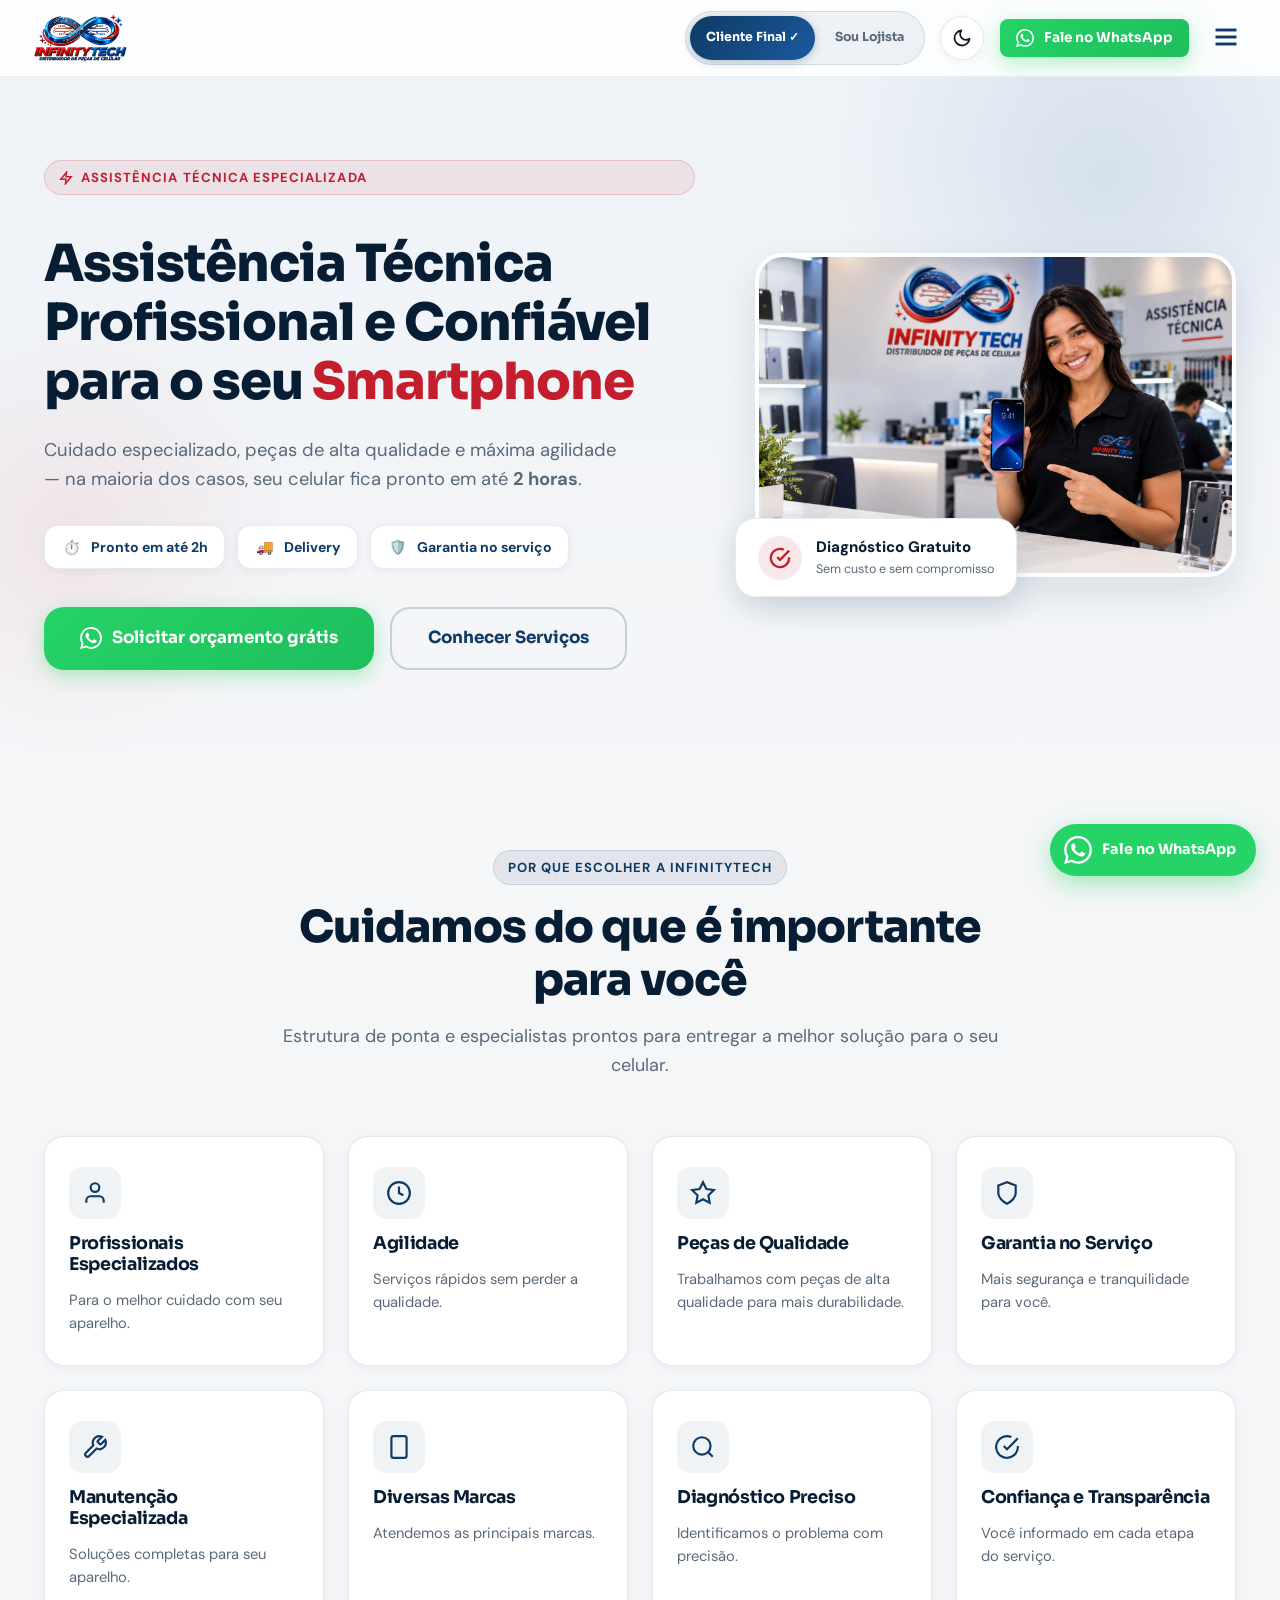
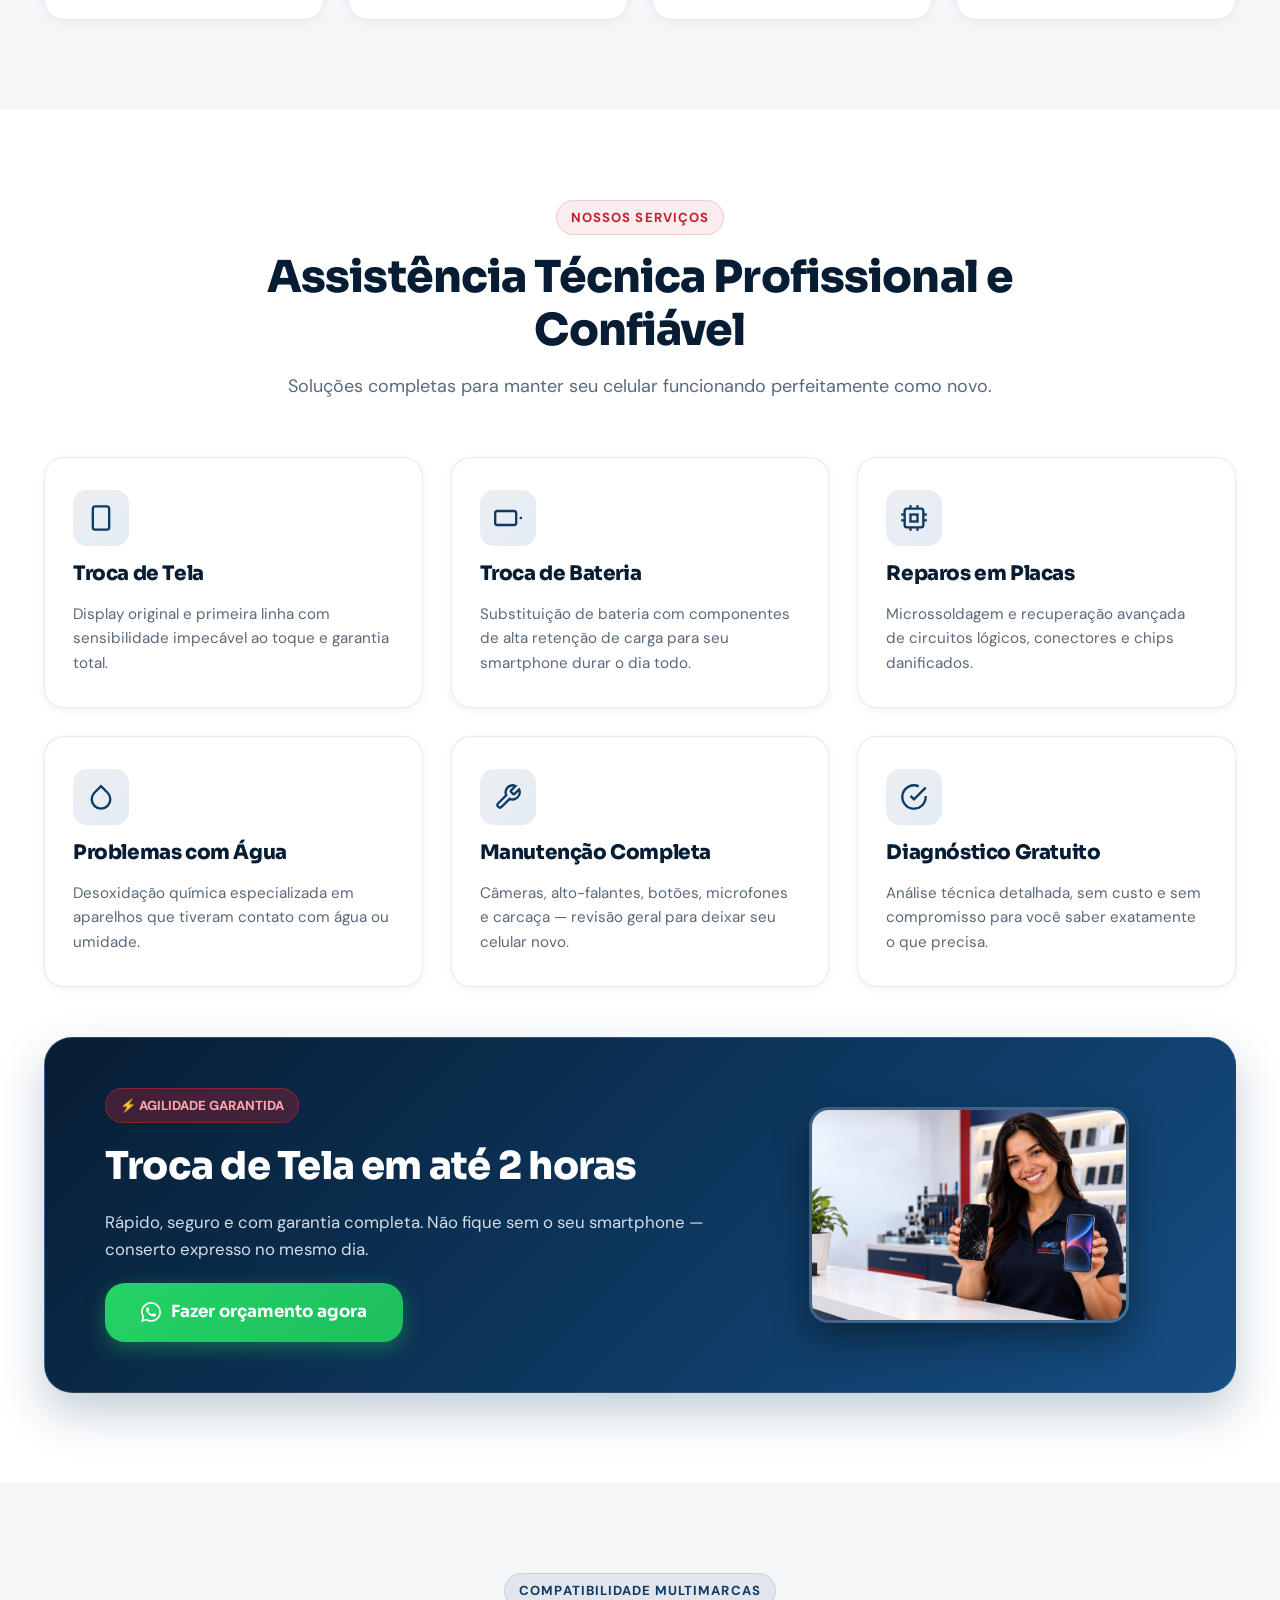
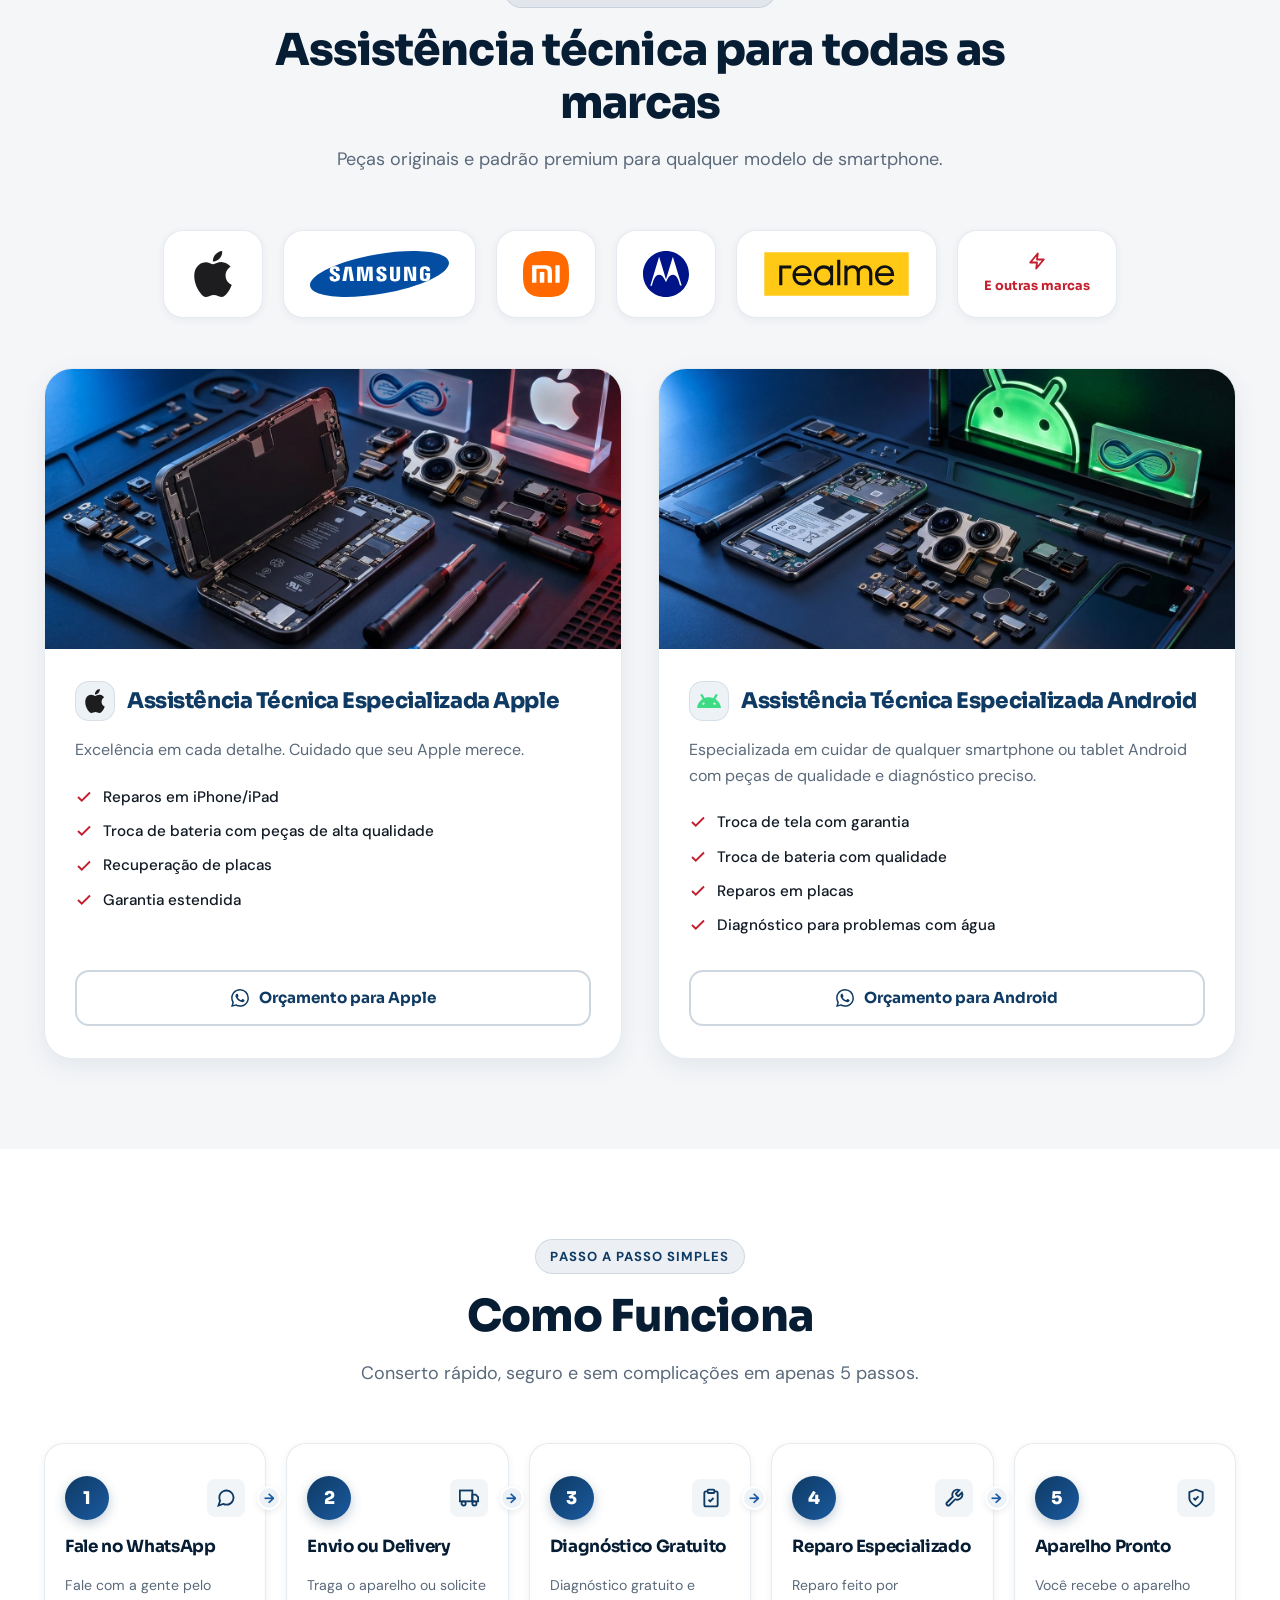
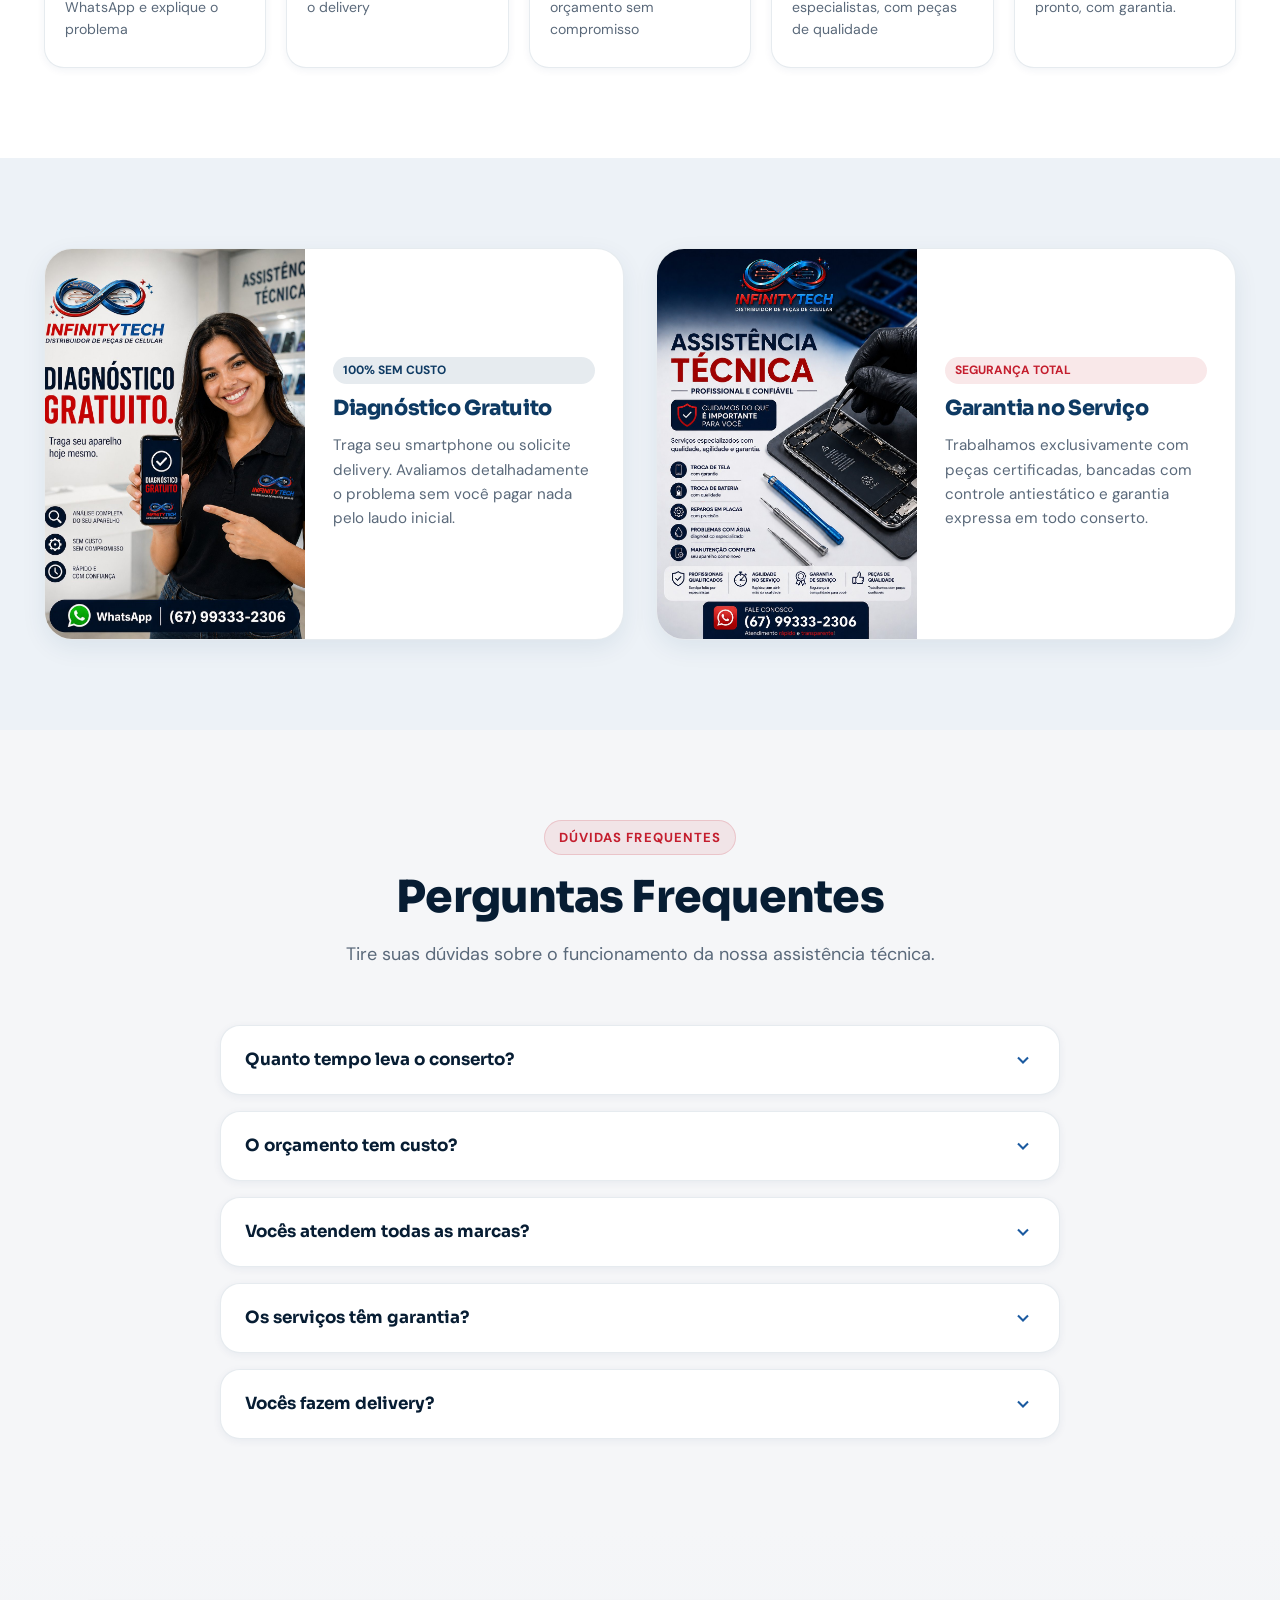
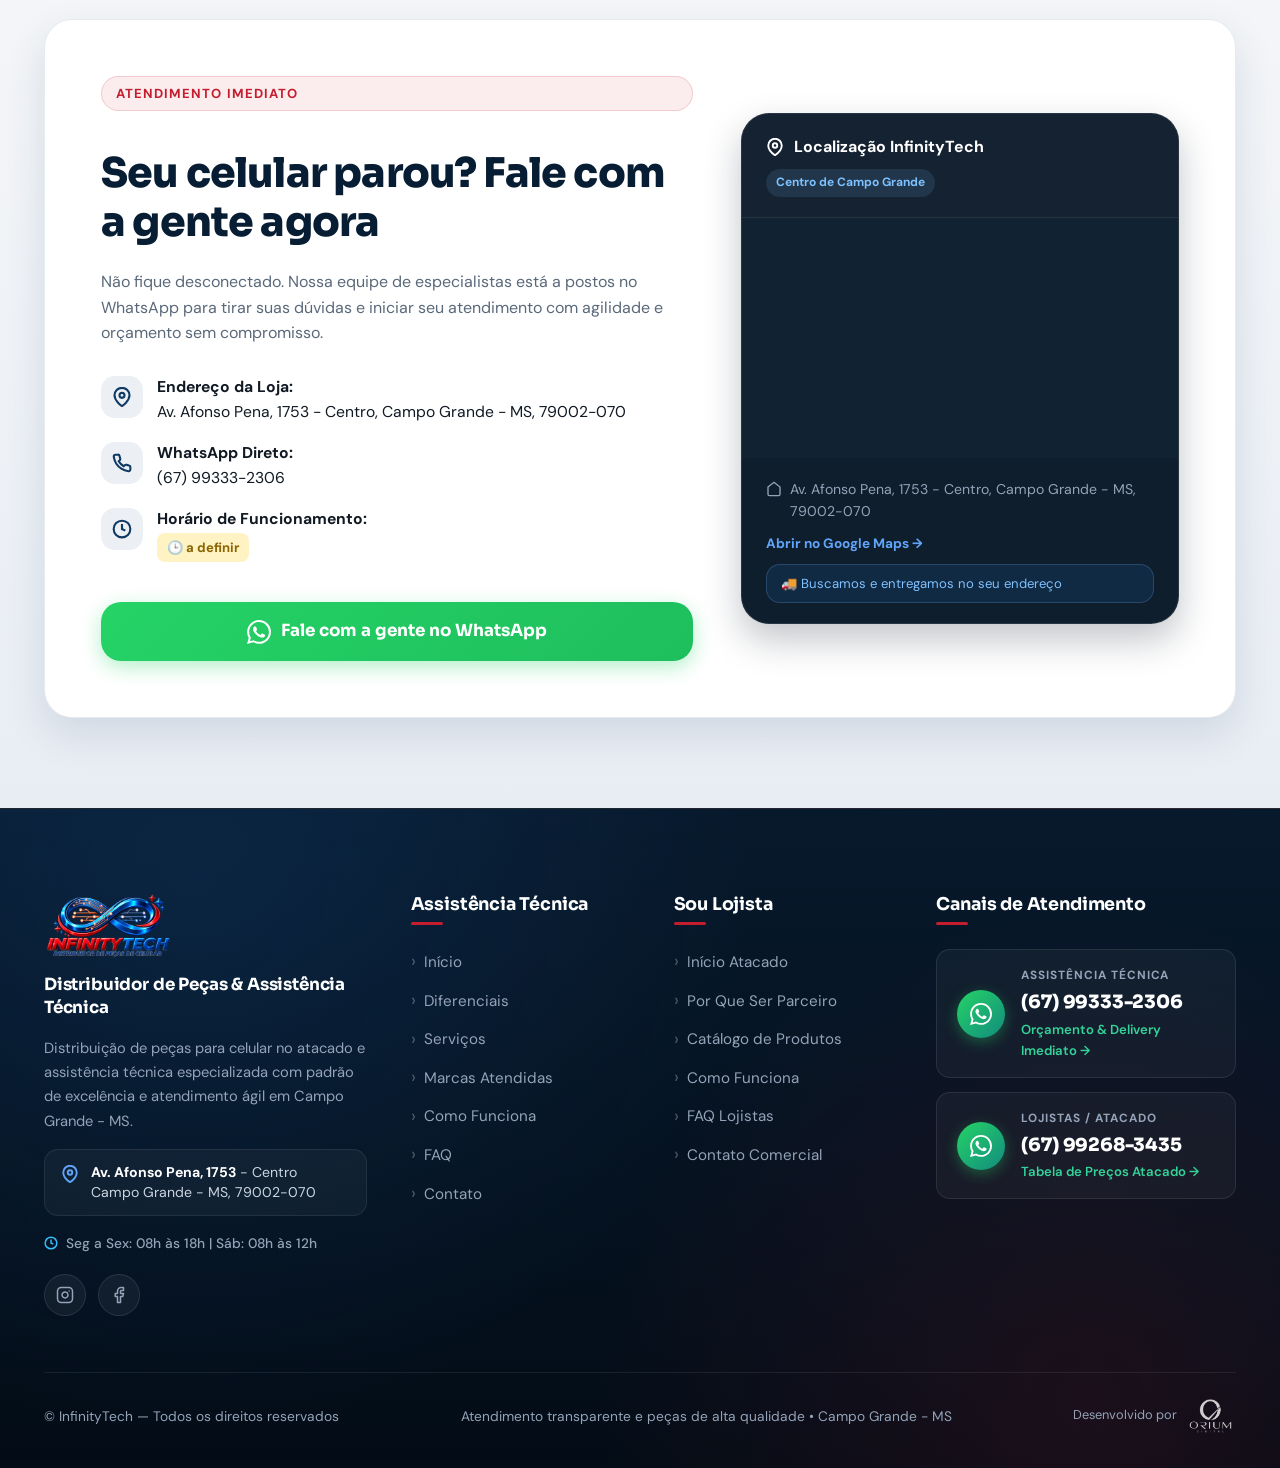
==== commit 67316397: "feat: implement complete retail registration flow and dedicated lojista portal structure" ====
--- a/assistencia-tecnica/index.html
+++ b/assistencia-tecnica/index.html
@@ -62,7 +62,7 @@
         <!-- Seletor de Trilha -->
         <div class="track-selector">
           <span class="track-btn active">Cliente Final ✓</span>
-          <a href="../lojistas/index.html" class="track-btn" title="Ir para área de Lojistas">Sou Lojista</a>
+          <a href="../cadastro-lojista/index.html" class="track-btn" title="Ir para área de Lojistas">Sou Lojista</a>
         </div>
 
         <!-- Botão Alternador de Tema -->
@@ -102,7 +102,7 @@
     <div style="display: flex; align-items: center; justify-content: space-between; margin-bottom: 12px; gap: 8px;">
       <div class="track-selector" style="flex: 1; justify-content: center;">
         <span class="track-btn active">Cliente Final ✓</span>
-        <a href="../lojistas/index.html" class="track-btn">Sou Lojista</a>
+        <a href="../cadastro-lojista/index.html" class="track-btn">Sou Lojista</a>
       </div>
       <button class="theme-toggle" aria-label="Alternar tema claro/escuro" title="Alternar tema">
         <svg class="icon-moon" viewBox="0 0 24 24" fill="none" stroke="currentColor" stroke-width="2.2" stroke-linecap="round" stroke-linejoin="round"><path d="M21 12.79A9 9 0 1 1 11.21 3 7 7 0 0 0 21 12.79z"></path></svg>
--- a/css/main.css
+++ b/css/main.css
@@ -757,17 +757,25 @@
   margin-bottom: 56px;
 }
 
+/* Grid adaptável para rodapés com 3 colunas (Catálogo e Cadastro) */
+.footer-grid-3,
+.footer-grid:has(> :nth-child(3):last-child) {
+  grid-template-columns: 1.45fr 0.95fr 1.35fr;
+  gap: 56px;
+}
+
 .footer-brand {
   display: flex;
   flex-direction: column;
   gap: 16px;
+  max-width: 440px;
 }
 
 .footer-logo {
-  height: 52px;
+  height: 64px;
   width: auto;
   object-fit: contain;
-  filter: brightness(1.08);
+  filter: brightness(1.1);
   transition: transform var(--transition-fast);
 }
 
@@ -777,27 +785,28 @@
 
 .footer-slogan {
   font-family: var(--font-heading);
-  font-size: 0.95rem;
+  font-size: 1.05rem;
   font-weight: 700;
   color: #FFFFFF;
   letter-spacing: -0.01em;
+  line-height: 1.35;
 }
 
 .footer-desc {
   color: #94A3B8;
-  font-size: 0.9rem;
-  line-height: 1.6;
+  font-size: 0.92rem;
+  line-height: 1.65;
 }
 
 .footer-address-info {
   display: inline-flex;
   align-items: flex-start;
-  gap: 10px;
-  padding: 10px 14px;
+  gap: 12px;
+  padding: 12px 16px;
   background: rgba(255, 255, 255, 0.04);
   border: 1px solid rgba(255, 255, 255, 0.08);
   border-radius: var(--radius-md);
-  font-size: 0.85rem;
+  font-size: 0.88rem;
   color: #CBD5E1;
   text-decoration: none;
   line-height: 1.45;
@@ -825,7 +834,7 @@
   display: flex;
   align-items: center;
   gap: 8px;
-  font-size: 0.82rem;
+  font-size: 0.86rem;
   color: #94A3B8;
   font-weight: 500;
 }
@@ -843,8 +852,8 @@
 }
 
 .footer-social-link {
-  width: 40px;
-  height: 40px;
+  width: 42px;
+  height: 42px;
   border-radius: var(--radius-full);
   background: rgba(255, 255, 255, 0.05);
   border: 1px solid rgba(255, 255, 255, 0.1);
@@ -866,10 +875,10 @@
 
 .footer-heading {
   font-family: var(--font-heading);
-  font-size: 1.05rem;
+  font-size: 1.1rem;
   font-weight: 700;
   color: #FFFFFF;
-  margin-bottom: 22px;
+  margin-bottom: 24px;
   position: relative;
   padding-bottom: 10px;
   letter-spacing: -0.01em;
@@ -880,8 +889,8 @@
   position: absolute;
   bottom: 0;
   left: 0;
-  width: 28px;
-  height: 2.5px;
+  width: 32px;
+  height: 3px;
   background: var(--accent);
   border-radius: var(--radius-full);
 }
@@ -890,12 +899,12 @@
   list-style: none;
   display: flex;
   flex-direction: column;
-  gap: 12px;
+  gap: 13px;
 }
 
 .footer-links a {
   color: #94A3B8;
-  font-size: 0.92rem;
+  font-size: 0.95rem;
   display: inline-flex;
   align-items: center;
   gap: 8px;
@@ -930,11 +939,11 @@
 .footer-contact-card {
   background: rgba(255, 255, 255, 0.04);
   border: 1px solid rgba(255, 255, 255, 0.09);
-  border-radius: var(--radius-md);
-  padding: 14px 18px;
-  display: flex;
-  align-items: center;
-  gap: 14px;
+  border-radius: 14px;
+  padding: 16px 20px;
+  display: flex;
+  align-items: center;
+  gap: 16px;
   transition: background var(--transition-normal), border-color var(--transition-normal), transform var(--transition-normal), box-shadow var(--transition-normal);
   text-decoration: none;
   position: relative;
@@ -962,8 +971,8 @@
 }
 
 .footer-contact-icon {
-  width: 42px;
-  height: 42px;
+  width: 48px;
+  height: 48px;
   border-radius: var(--radius-full);
   background: linear-gradient(135deg, #25D366 0%, #128C7E 100%);
   color: #FFFFFF;
@@ -971,7 +980,7 @@
   align-items: center;
   justify-content: center;
   flex-shrink: 0;
-  box-shadow: 0 4px 12px rgba(37, 211, 102, 0.35);
+  box-shadow: 0 4px 14px rgba(37, 211, 102, 0.35);
   transition: transform var(--transition-fast);
 }
 
@@ -988,23 +997,24 @@
 }
 
 .footer-contact-badge {
-  font-size: 0.72rem;
+  font-size: 0.74rem;
   font-weight: 700;
   text-transform: uppercase;
-  letter-spacing: 0.06em;
+  letter-spacing: 0.08em;
   color: #94A3B8;
 }
 
 .footer-contact-phone {
   font-family: var(--font-heading);
-  font-size: 1.05rem;
+  font-size: 1.15rem;
   font-weight: 800;
   color: #FFFFFF;
   letter-spacing: -0.01em;
+  white-space: nowrap;
 }
 
 .footer-contact-hint {
-  font-size: 0.76rem;
+  font-size: 0.82rem;
   color: #34D399;
   font-weight: 600;
 }
@@ -1173,6 +1183,15 @@
     grid-template-columns: 1fr 1fr;
     gap: 36px;
   }
+  .footer-grid-3,
+  .footer-grid:has(> :nth-child(3):last-child) {
+    grid-template-columns: 1.2fr 0.8fr;
+    gap: 36px;
+  }
+  .footer-grid-3 > :last-child,
+  .footer-grid:has(> :nth-child(3):last-child) > :last-child {
+    grid-column: 1 / -1;
+  }
 }
 
 @media (max-width: 768px) {
@@ -1189,7 +1208,9 @@
   .section {
     padding: 60px 0;
   }
-  .footer-grid {
+  .footer-grid,
+  .footer-grid-3,
+  .footer-grid:has(> :nth-child(3):last-child) {
     grid-template-columns: 1fr;
     gap: 32px;
   }
